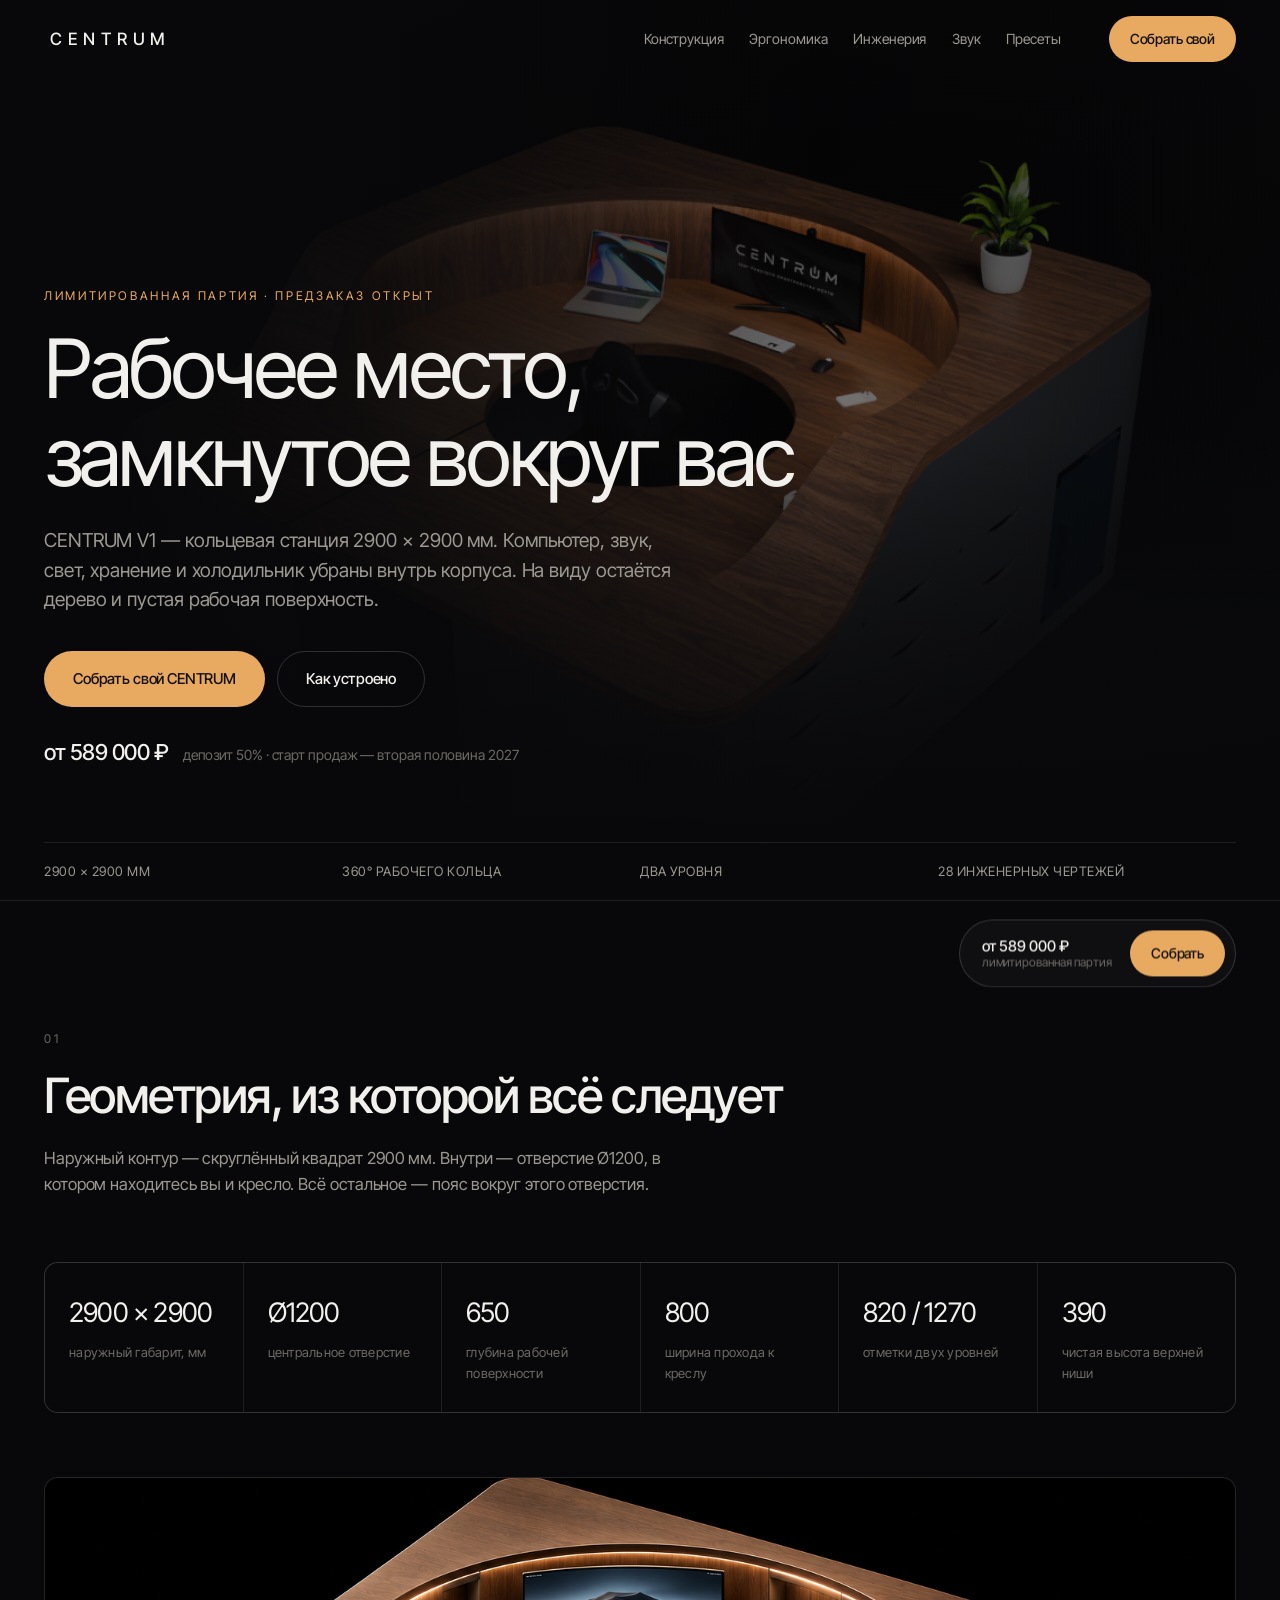
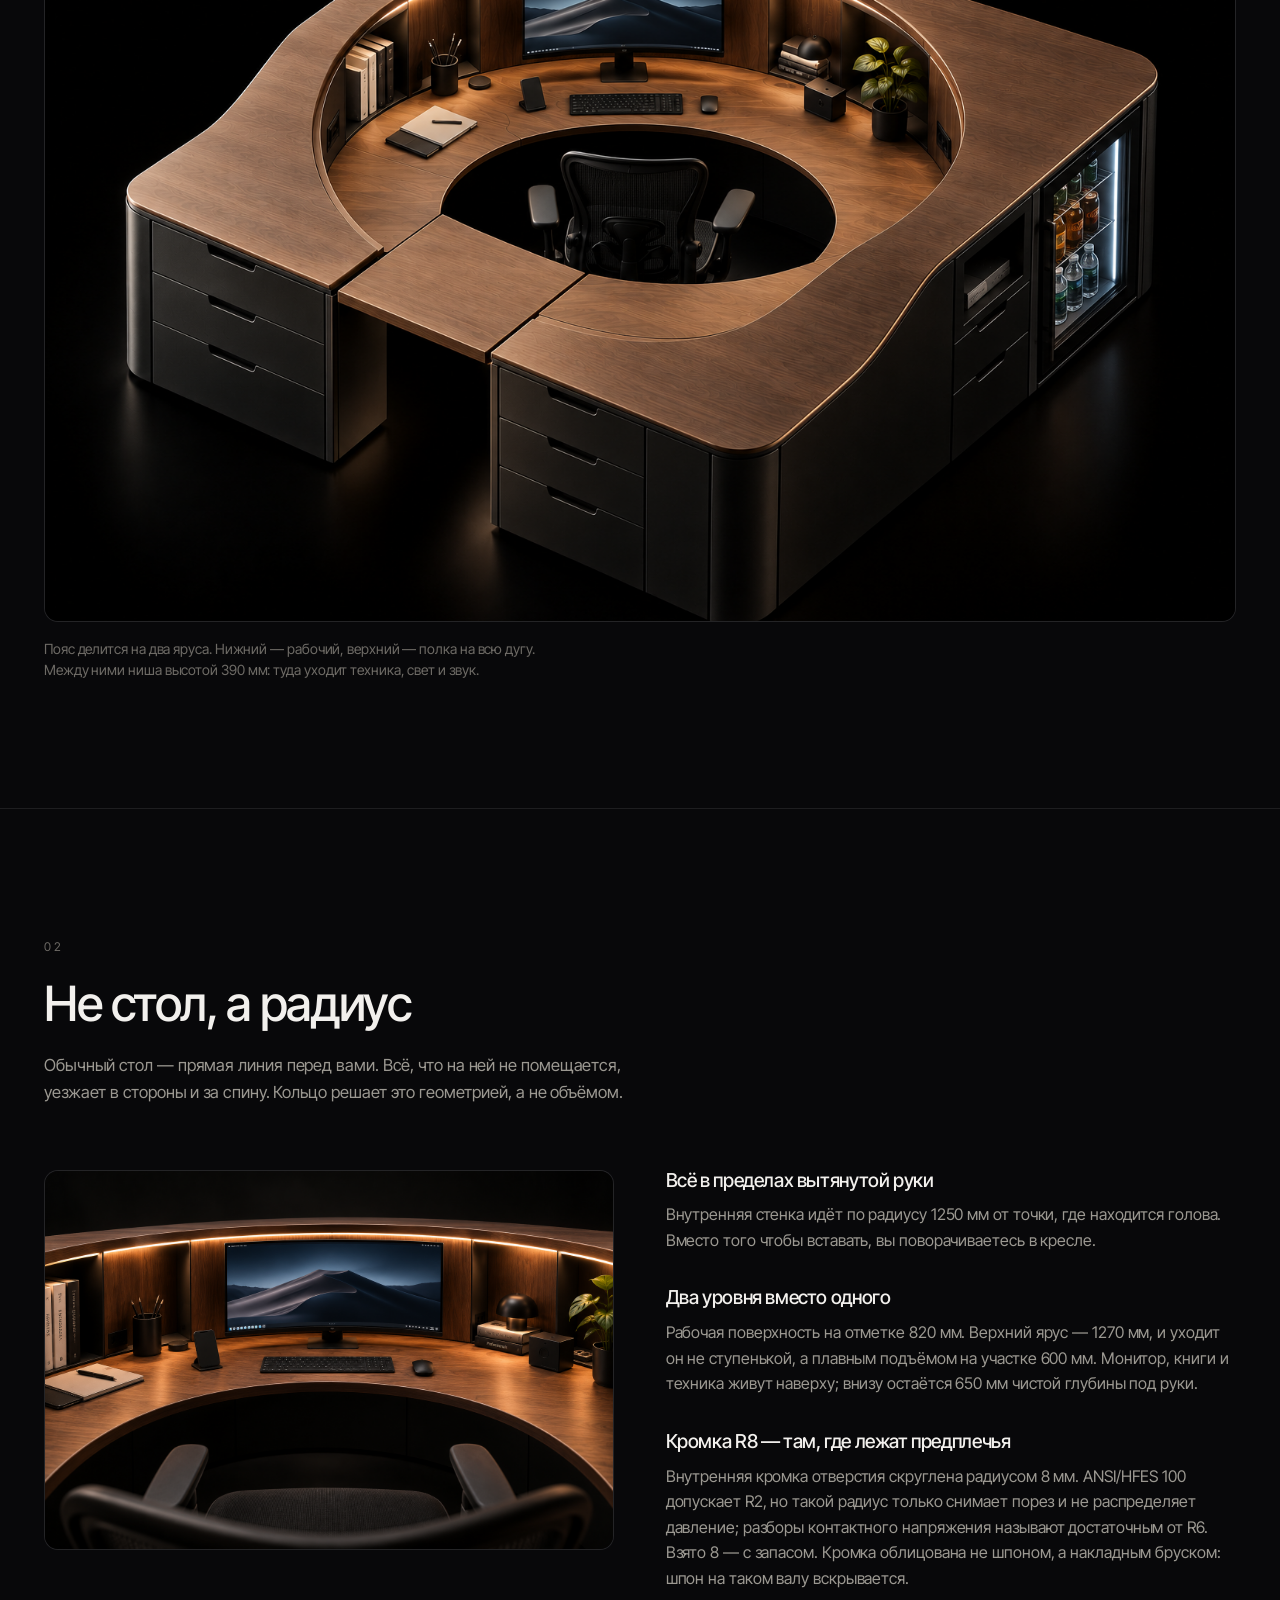
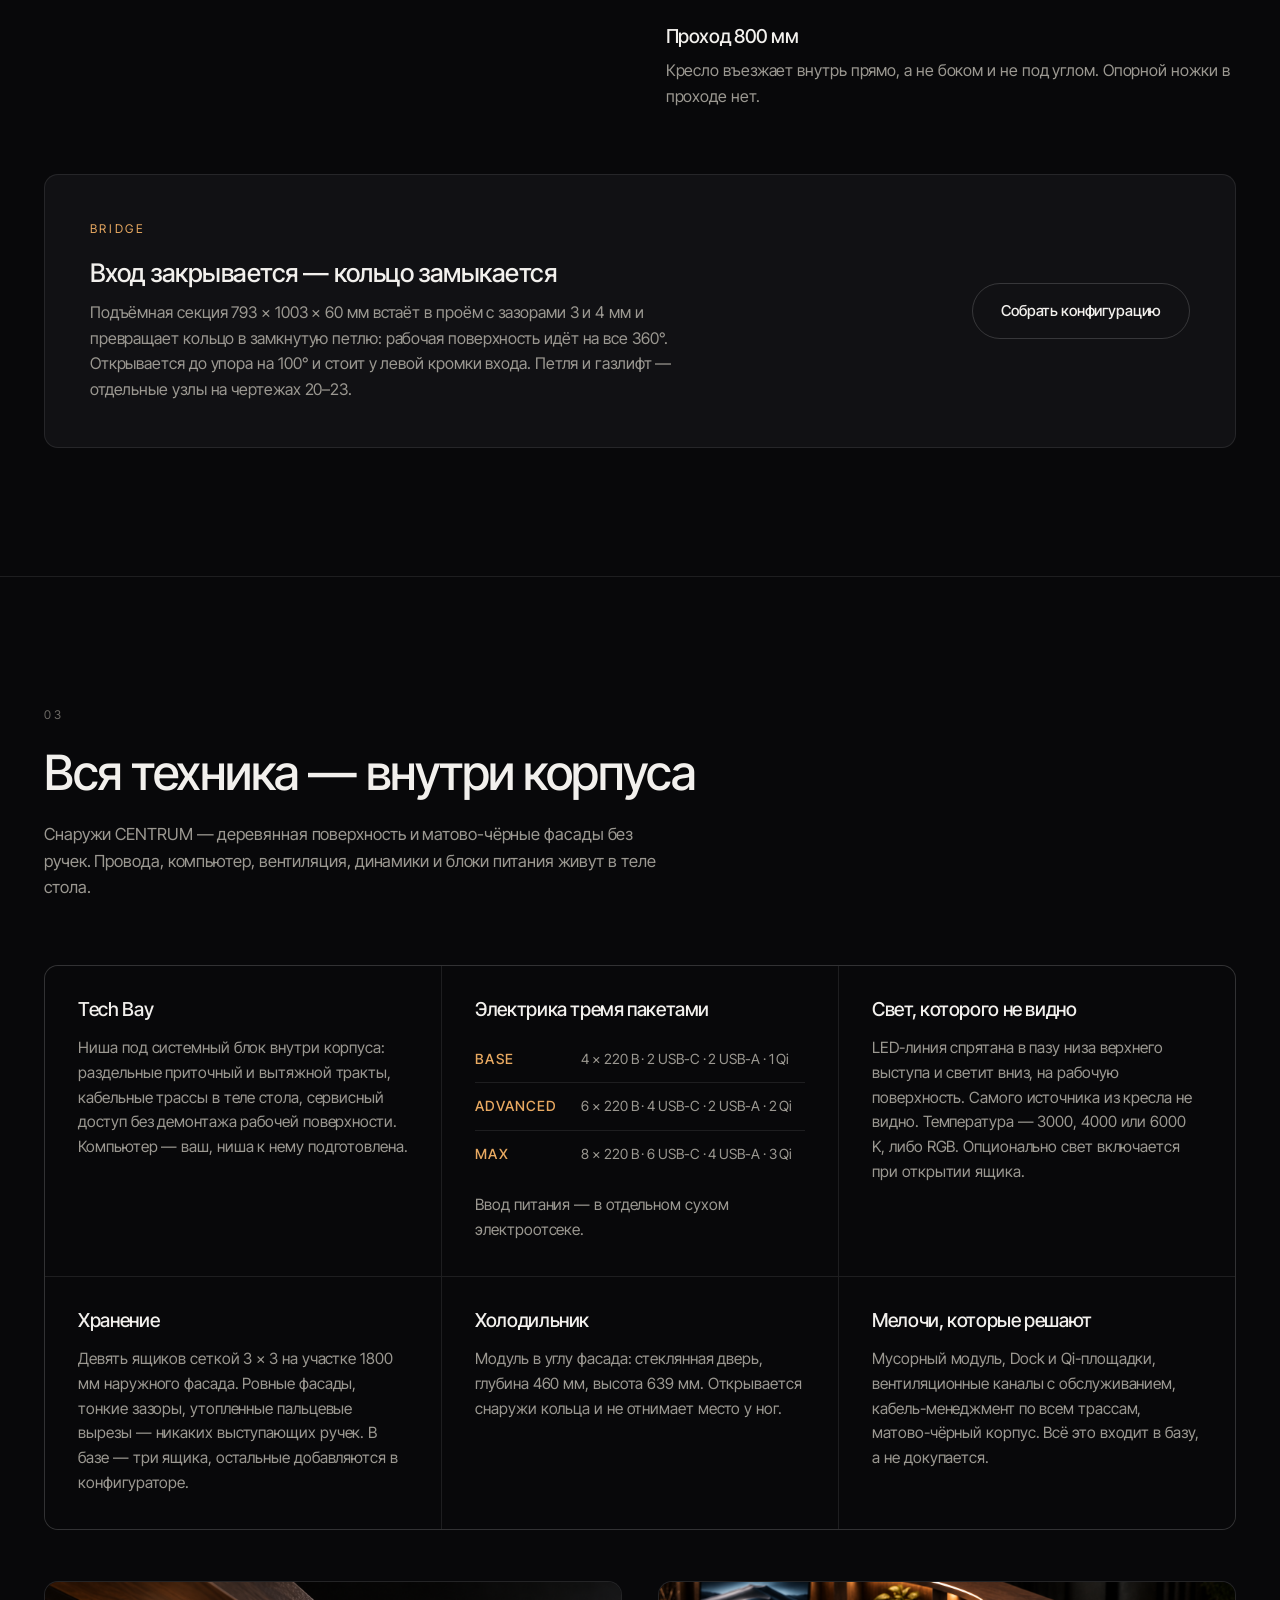
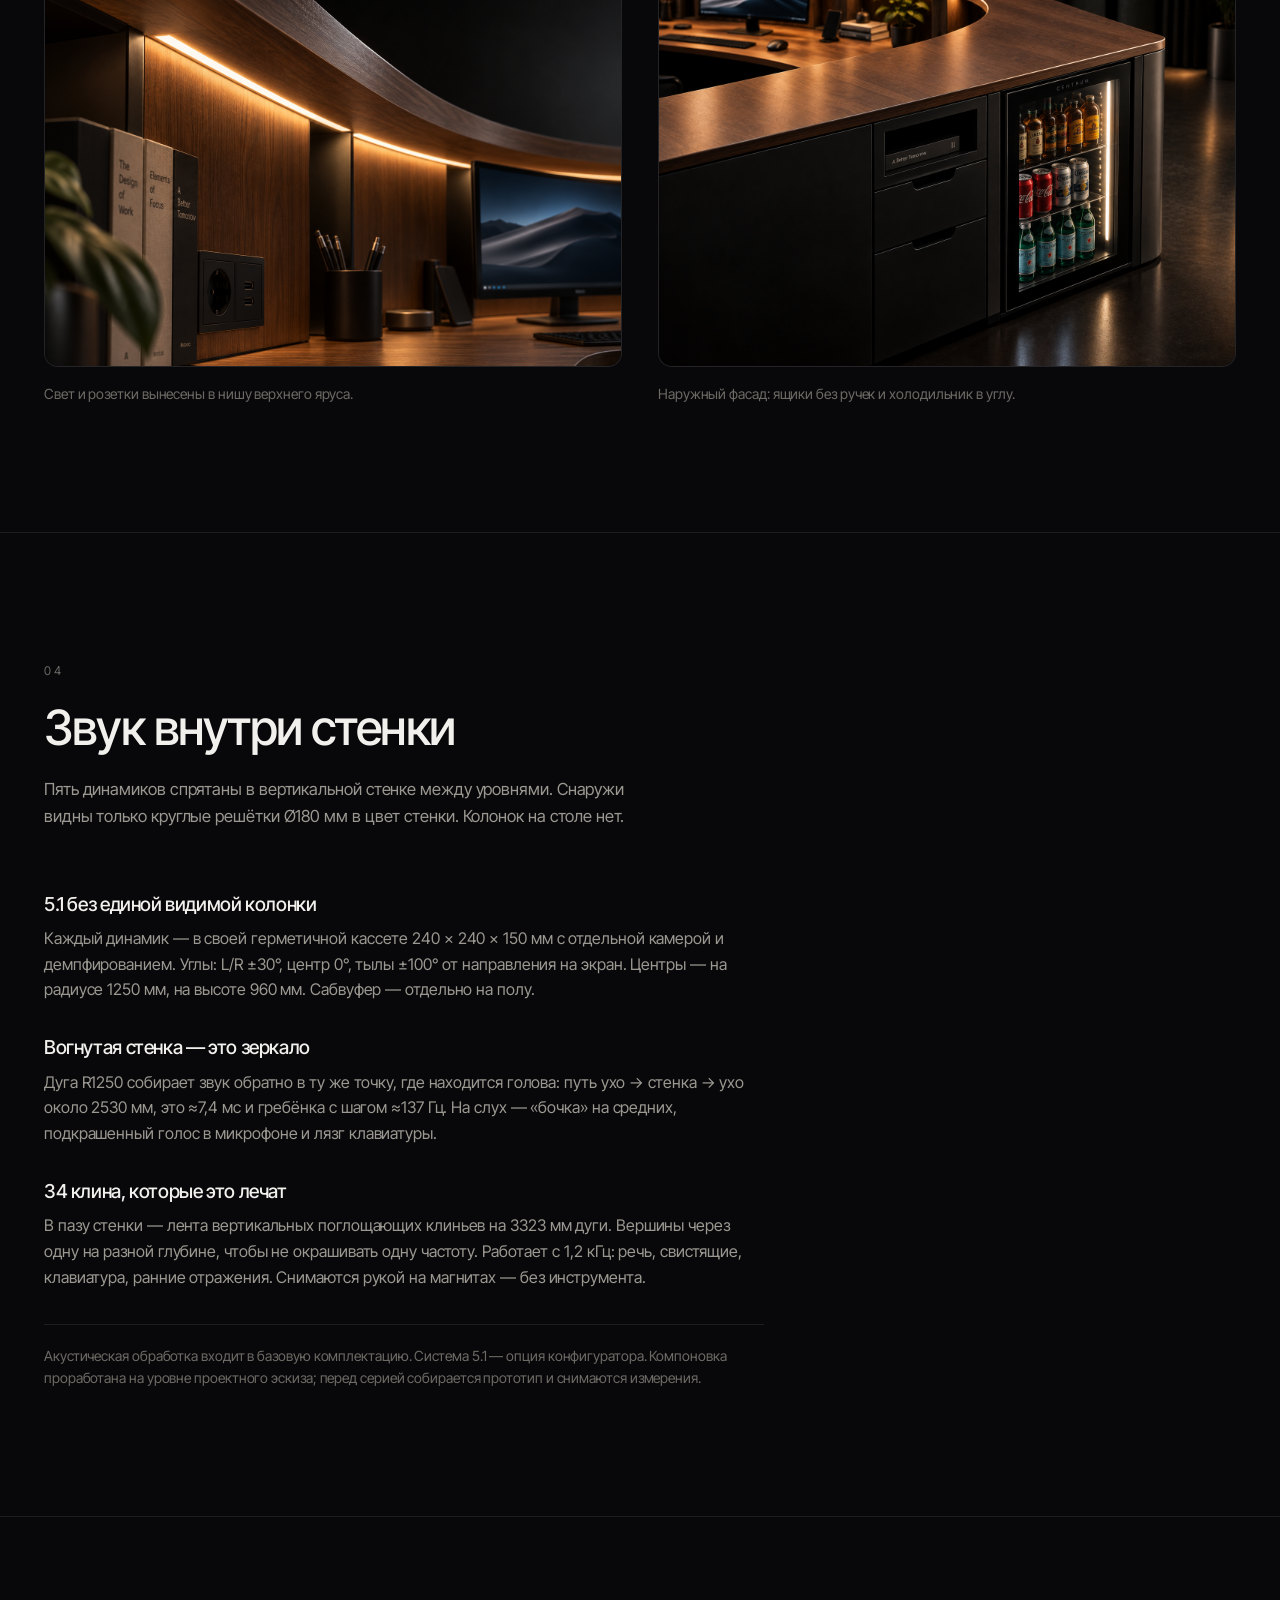
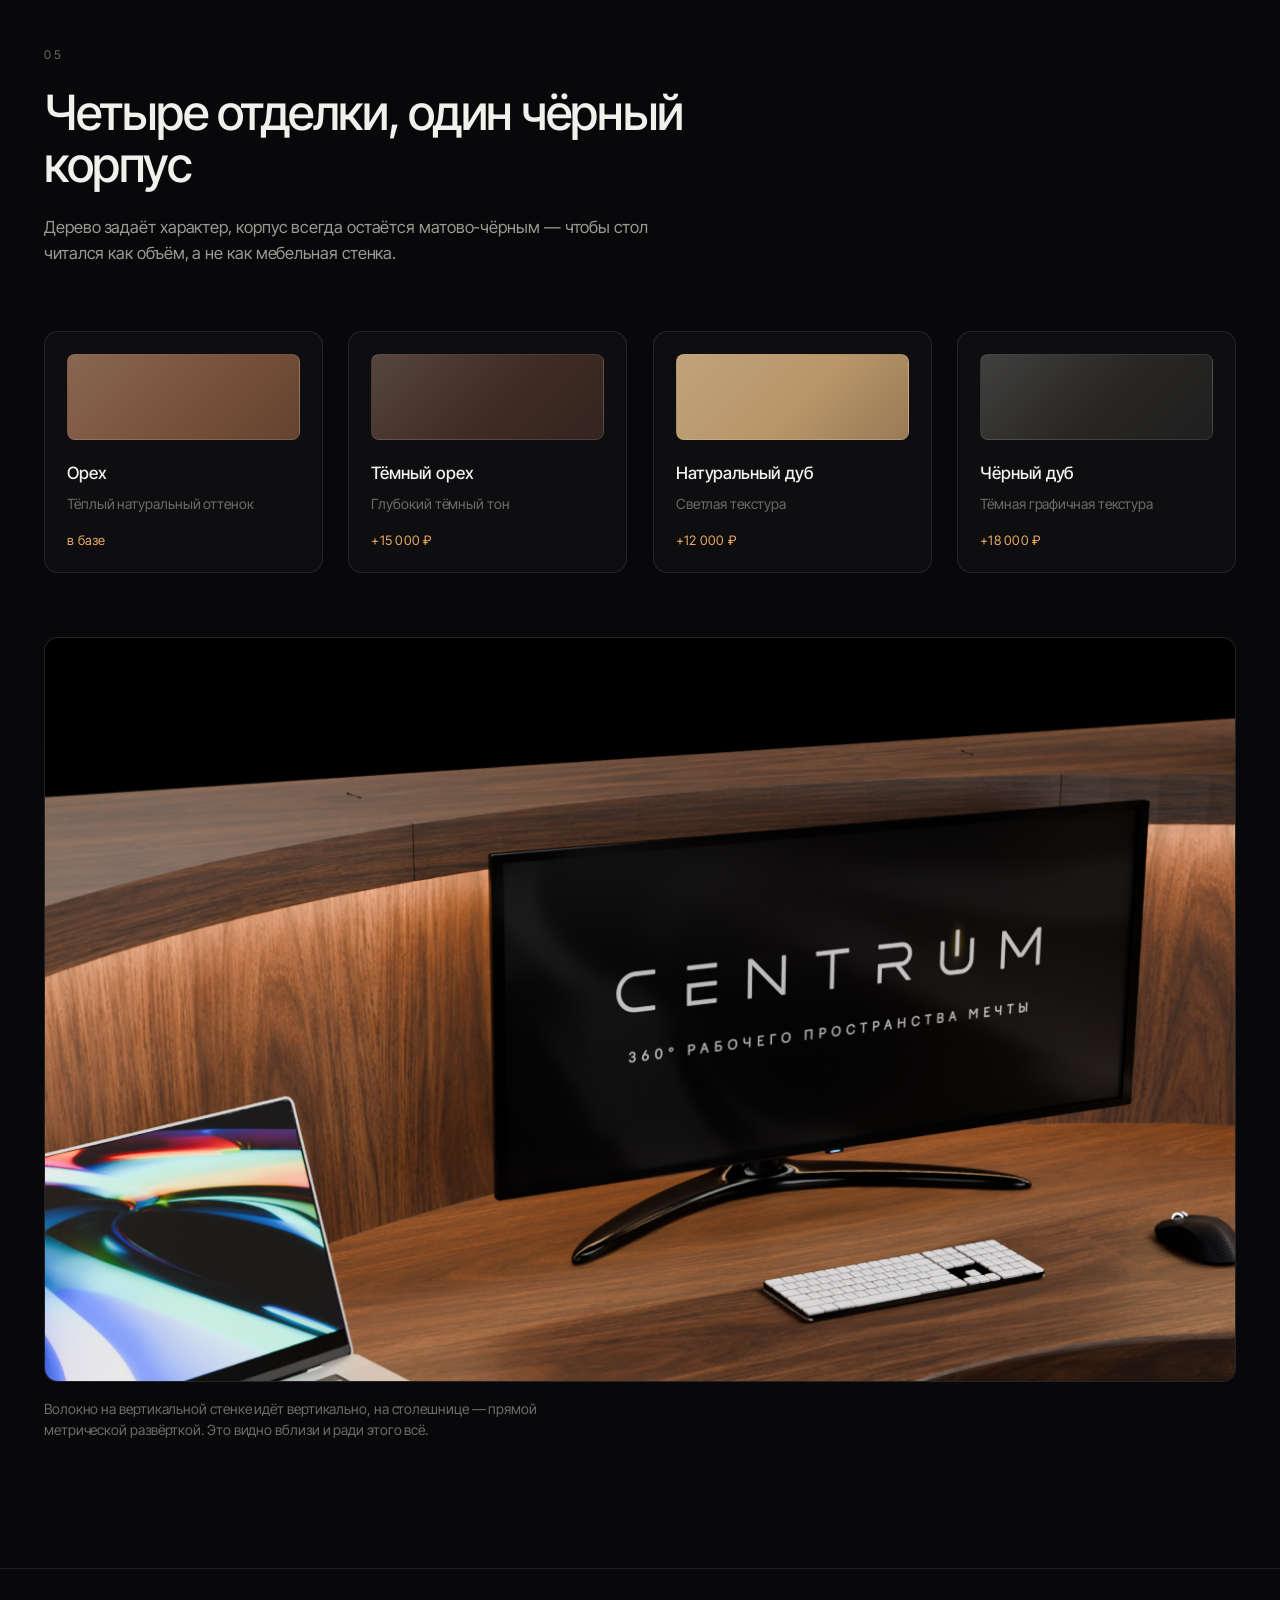
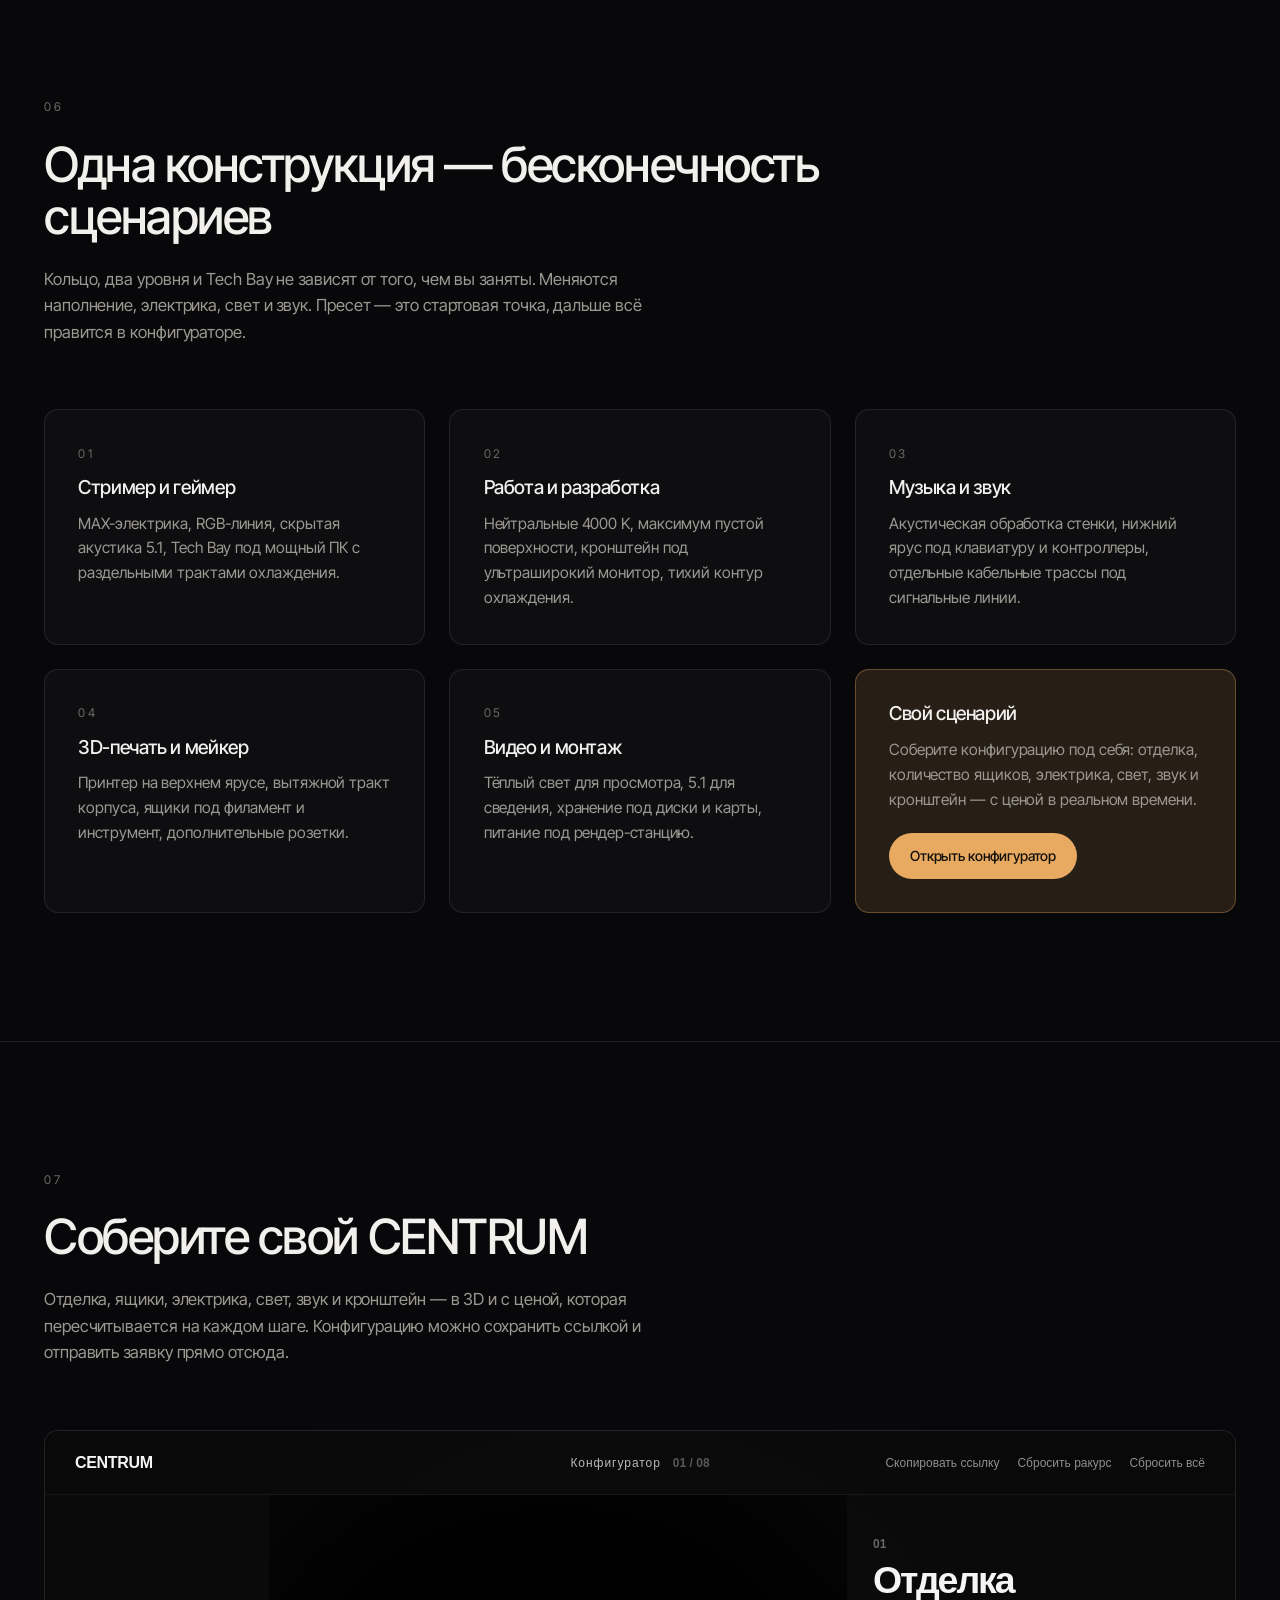
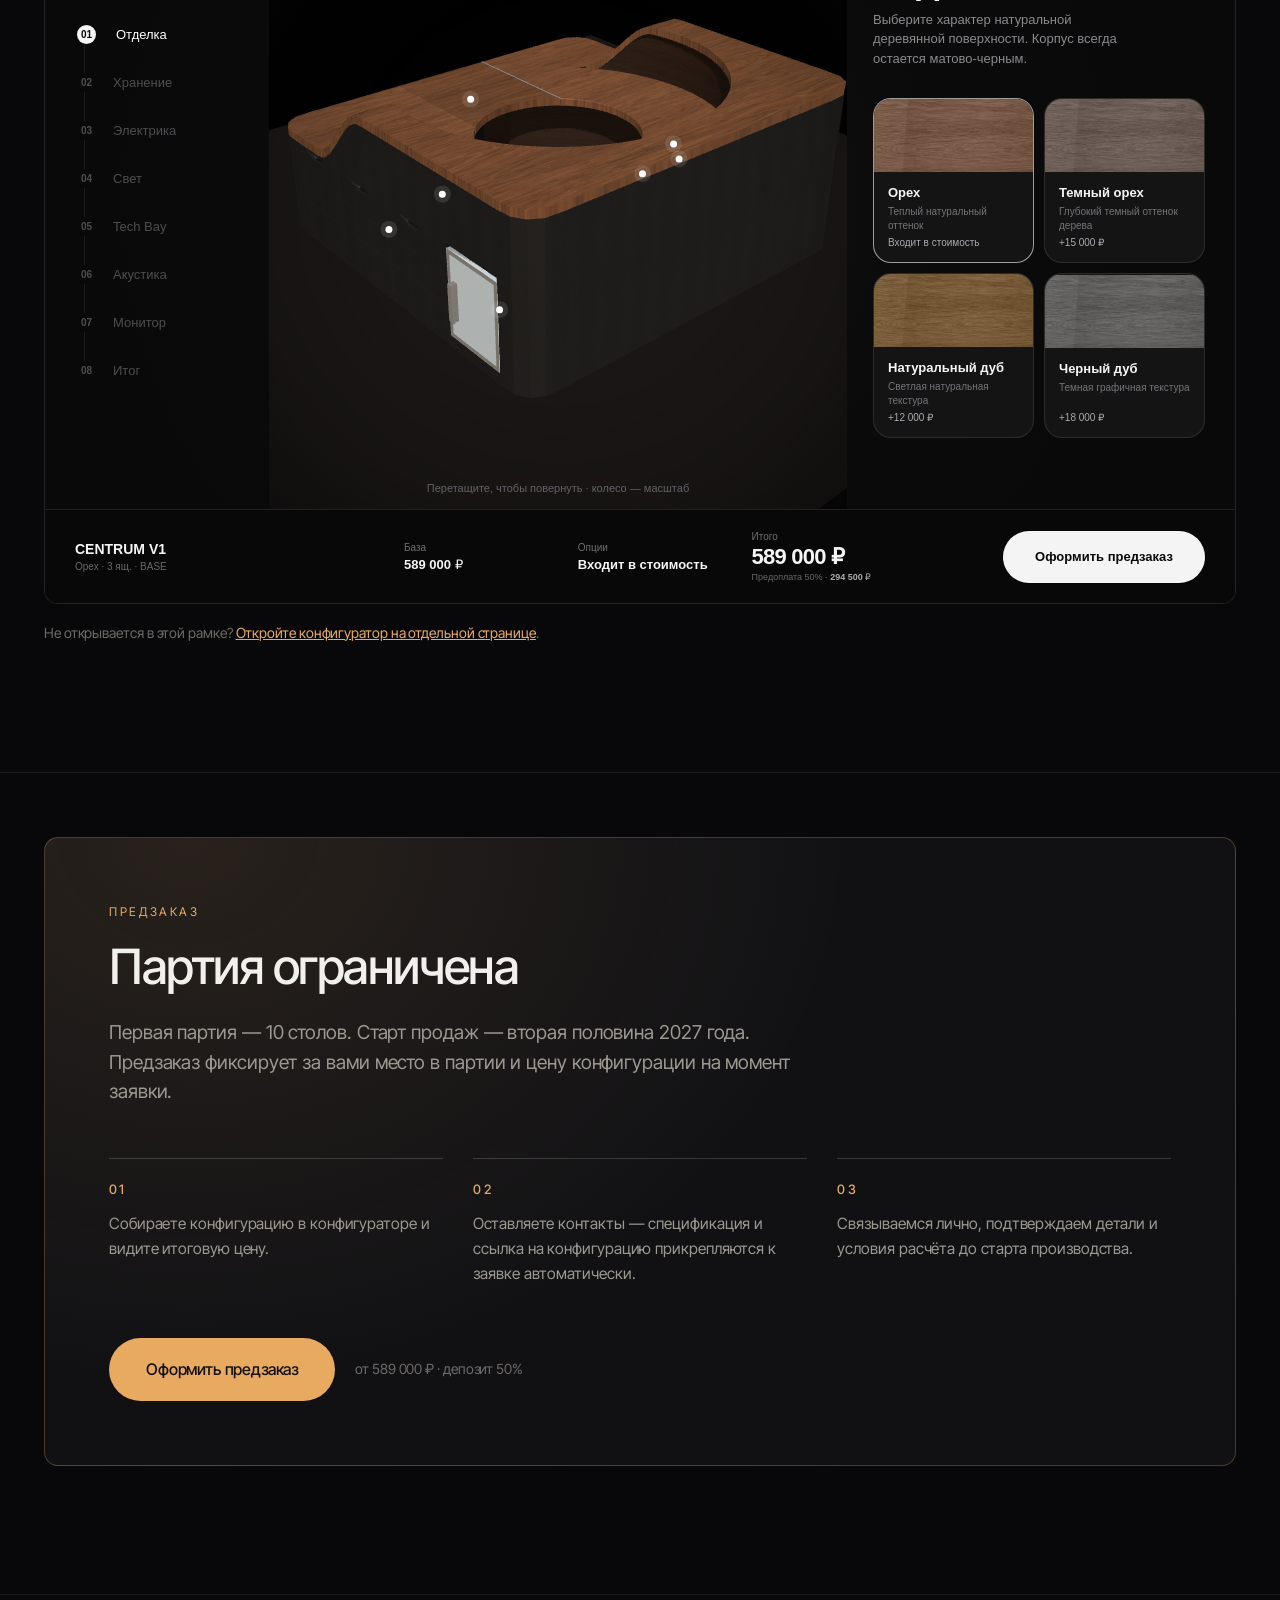
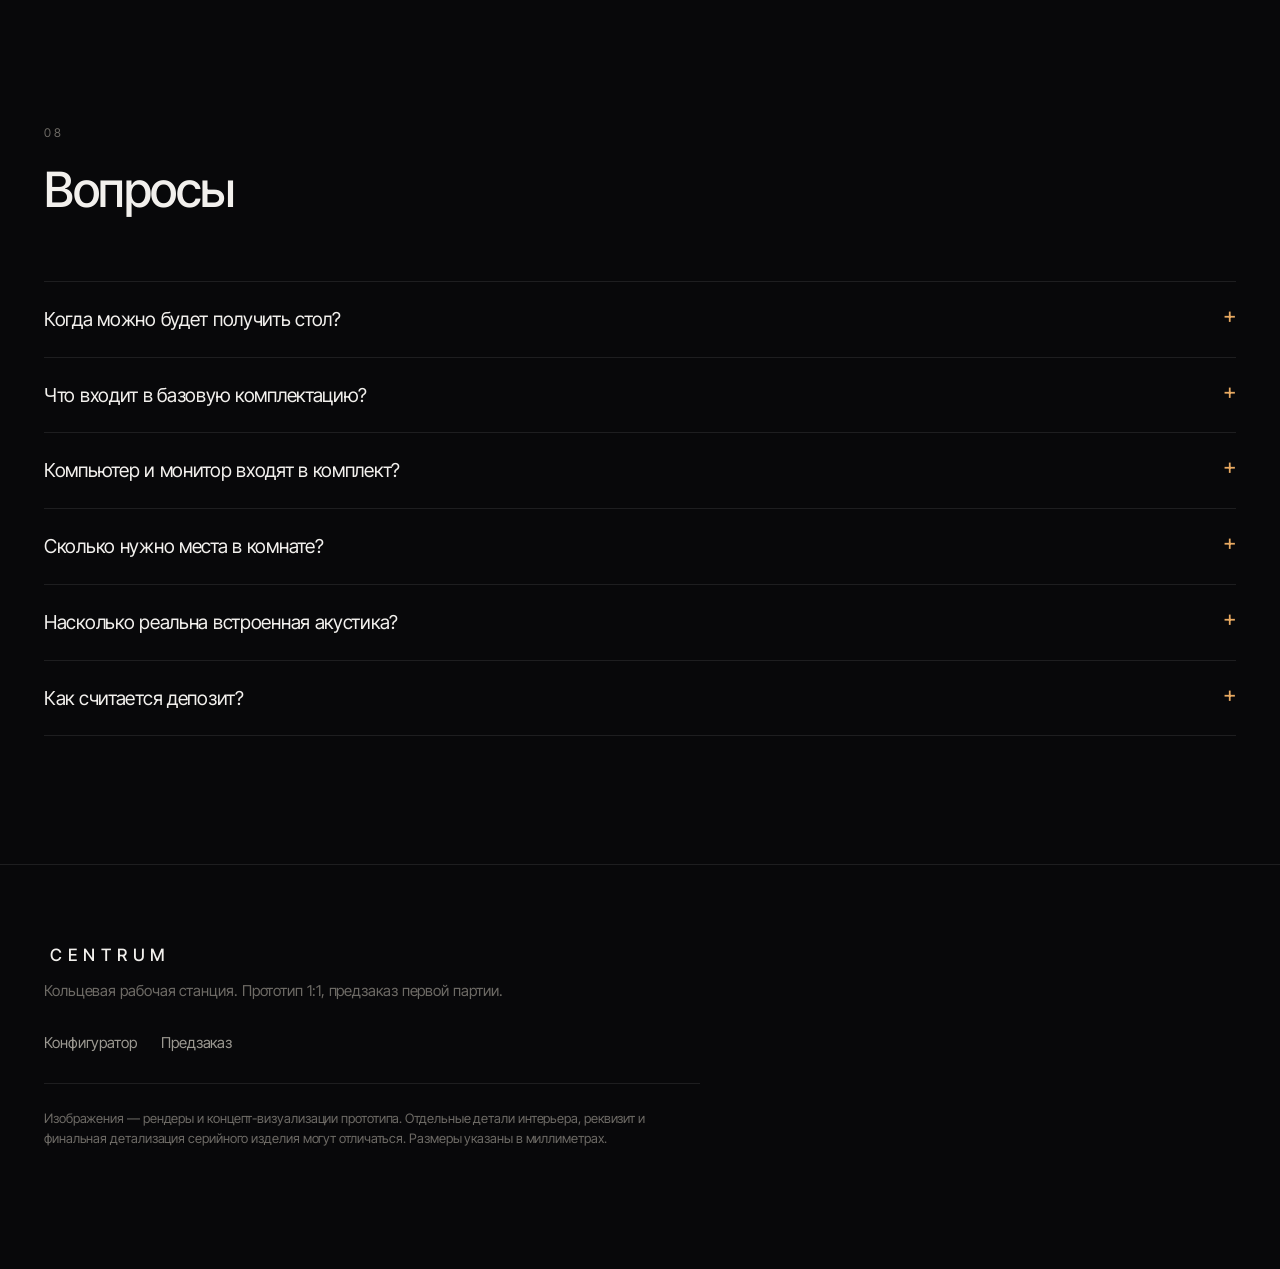
==== index.html @ dce35ae0 "Лендинг предзаказа CENTRUM V1 Тёмная тема, premium-рендеры, разбор конструкции/эргономики/инженерии/" ====
<!doctype html>
<html lang="ru">
  <head>
    <meta charset="utf-8" />
    <meta name="viewport" content="width=device-width,initial-scale=1" />
    <meta name="theme-color" content="#08080a" />
    <title>CENTRUM V1 — кольцевая рабочая станция. Предзаказ</title>
    <meta
      name="description"
      content="CENTRUM V1 — кольцевая рабочая станция 2900 × 2900 мм: два уровня, скрытый компьютер, встроенный звук 5.1, свет, хранение и холодильник внутри корпуса. Лимитированная партия, предзаказ открыт."
    />
    <link rel="icon" href="assets/favicon.svg" type="image/svg+xml" />
    <link rel="preconnect" href="https://fonts.googleapis.com" />
    <link rel="preconnect" href="https://fonts.gstatic.com" crossorigin />
    <link
      href="https://fonts.googleapis.com/css2?family=Inter+Tight:wght@300;400;500;600&display=swap"
      rel="stylesheet"
    />
    <link rel="stylesheet" href="landing.css" />
  </head>
  <body>
    <a class="skip" href="#configurator">Перейти к конфигуратору</a>

    <header class="site-head" id="site-head">
      <a class="logo" href="#top" aria-label="CENTRUM">CENTRUM</a>
      <nav class="site-nav" aria-label="Разделы">
        <a href="#construction">Конструкция</a>
        <a href="#ergonomics">Эргономика</a>
        <a href="#engineering">Инженерия</a>
        <a href="#sound">Звук</a>
        <a href="#presets">Пресеты</a>
      </nav>
      <a class="btn btn-primary btn-sm" href="#configurator">Собрать свой</a>
    </header>

    <main id="top">
      <!-- ================= HERO ================= -->
      <section class="hero">
        <div class="hero-media">
          <img
            src="assets/landing/hero.png"
            alt="CENTRUM V1 — кольцевая рабочая станция, вид три четверти"
            fetchpriority="high"
            width="1200"
            height="800"
          />
        </div>
        <div class="hero-body">
          <p class="eyebrow">Лимитированная партия · предзаказ открыт</p>
          <h1>Рабочее место,<br />замкнутое вокруг вас</h1>
          <p class="lead">
            CENTRUM V1 — кольцевая станция 2900 × 2900 мм. Компьютер, звук, свет,
            хранение и холодильник убраны внутрь корпуса. На виду остаётся дерево
            и пустая рабочая поверхность.
          </p>
          <div class="hero-actions">
            <a class="btn btn-primary" href="#configurator">Собрать свой CENTRUM</a>
            <a class="btn btn-ghost" href="#construction">Как устроено</a>
          </div>
          <p class="hero-price">
            <strong>от 589 000 ₽</strong>
            <span>депозит 50% · старт продаж — вторая половина 2027</span>
          </p>
        </div>
        <ul class="hero-strip">
          <li>2900 × 2900 мм</li>
          <li>360° рабочего кольца</li>
          <li>Два уровня</li>
          <li>28 инженерных чертежей</li>
        </ul>
      </section>

      <!-- ================= КОНСТРУКЦИЯ / ЧИСЛА ================= -->
      <section class="section" id="construction">
        <div class="section-head reveal">
          <span class="section-num">01</span>
          <h2>Геометрия, из которой всё следует</h2>
          <p>
            Наружный контур — скруглённый квадрат 2900 мм. Внутри — отверстие
            Ø1200, в котором находитесь вы и кресло. Всё остальное — пояс вокруг
            этого отверстия.
          </p>
        </div>

        <dl class="specs reveal">
          <div><dt>2900 × 2900</dt><dd>наружный габарит, мм</dd></div>
          <div><dt>Ø1200</dt><dd>центральное отверстие</dd></div>
          <div><dt>650</dt><dd>глубина рабочей поверхности</dd></div>
          <div><dt>800</dt><dd>ширина прохода к креслу</dd></div>
          <div><dt>820 / 1270</dt><dd>отметки двух уровней</dd></div>
          <div><dt>390</dt><dd>чистая высота верхней ниши</dd></div>
        </dl>

        <figure class="figure figure-wide reveal">
          <img
            src="assets/photo/photo-3-4.png"
            alt="CENTRUM сверху: кольцо, два уровня, ящики и холодильник по наружному фасаду"
            loading="lazy"
          />
          <figcaption>
            Пояс делится на два яруса. Нижний — рабочий, верхний — полка на всю
            дугу. Между ними ниша высотой 390 мм: туда уходит техника, свет и звук.
          </figcaption>
        </figure>
      </section>

      <!-- ================= ЭРГОНОМИКА ================= -->
      <section class="section" id="ergonomics">
        <div class="section-head reveal">
          <span class="section-num">02</span>
          <h2>Не стол, а радиус</h2>
          <p>
            Обычный стол — прямая линия перед вами. Всё, что на ней не помещается,
            уезжает в стороны и за спину. Кольцо решает это геометрией, а не
            объёмом.
          </p>
        </div>

        <div class="split reveal">
          <figure class="figure">
            <img
              src="assets/photo/profile.png"
              alt="Вид от кресла: монитор в нише верхнего яруса, рабочая поверхность пустая"
              loading="lazy"
            />
          </figure>
          <div class="split-text">
            <div class="point">
              <h3>Всё в пределах вытянутой руки</h3>
              <p>
                Внутренняя стенка идёт по радиусу 1250 мм от точки, где находится
                голова. Вместо того чтобы вставать, вы поворачиваетесь в кресле.
              </p>
            </div>
            <div class="point">
              <h3>Два уровня вместо одного</h3>
              <p>
                Рабочая поверхность на отметке 820 мм. Верхний ярус — 1270 мм,
                и уходит он не ступенькой, а плавным подъёмом на участке 600 мм.
                Монитор, книги и техника живут наверху; внизу остаётся 650 мм
                чистой глубины под руки.
              </p>
            </div>
            <div class="point">
              <h3>Кромка R8 — там, где лежат предплечья</h3>
              <p>
                Внутренняя кромка отверстия скруглена радиусом 8 мм. ANSI/HFES 100
                допускает R2, но такой радиус только снимает порез и не
                распределяет давление; разборы контактного напряжения называют
                достаточным от R6. Взято 8 — с запасом. Кромка облицована не
                шпоном, а накладным бруском: шпон на таком валу вскрывается.
              </p>
            </div>
            <div class="point">
              <h3>Проход 800 мм</h3>
              <p>
                Кресло въезжает внутрь прямо, а не боком и не под углом. Опорной
                ножки в проходе нет.
              </p>
            </div>
          </div>
        </div>

        <div class="callout reveal">
          <div>
            <p class="eyebrow">Bridge</p>
            <h3>Вход закрывается — кольцо замыкается</h3>
            <p>
              Подъёмная секция 793 × 1003 × 60 мм встаёт в проём с зазорами 3 и
              4 мм и превращает кольцо в замкнутую петлю: рабочая поверхность идёт
              на все 360°. Открывается до упора на 100° и стоит у левой кромки
              входа. Петля и газлифт — отдельные узлы на чертежах 20–23.
            </p>
          </div>
          <a class="btn btn-ghost" href="#configurator">Собрать конфигурацию</a>
        </div>
      </section>

      <!-- ================= ИНЖЕНЕРИЯ ================= -->
      <section class="section" id="engineering">
        <div class="section-head reveal">
          <span class="section-num">03</span>
          <h2>Вся техника — внутри корпуса</h2>
          <p>
            Снаружи CENTRUM — деревянная поверхность и матово-чёрные фасады без
            ручек. Провода, компьютер, вентиляция, динамики и блоки питания живут
            в теле стола.
          </p>
        </div>

        <div class="cards reveal">
          <article class="card">
            <h3>Tech Bay</h3>
            <p>
              Ниша под системный блок внутри корпуса: раздельные приточный и
              вытяжной тракты, кабельные трассы в теле стола, сервисный доступ без
              демонтажа рабочей поверхности. Компьютер — ваш, ниша к нему
              подготовлена.
            </p>
          </article>
          <article class="card">
            <h3>Электрика тремя пакетами</h3>
            <ul class="mini-table">
              <li><b>BASE</b><span>4 × 220 В · 2 USB-C · 2 USB-A · 1 Qi</span></li>
              <li><b>ADVANCED</b><span>6 × 220 В · 4 USB-C · 2 USB-A · 2 Qi</span></li>
              <li><b>MAX</b><span>8 × 220 В · 6 USB-C · 4 USB-A · 3 Qi</span></li>
            </ul>
            <p>Ввод питания — в отдельном сухом электроотсеке.</p>
          </article>
          <article class="card">
            <h3>Свет, которого не видно</h3>
            <p>
              LED-линия спрятана в пазу низа верхнего выступа и светит вниз, на
              рабочую поверхность. Самого источника из кресла не видно.
              Температура — 3000, 4000 или 6000 K, либо RGB. Опционально свет
              включается при открытии ящика.
            </p>
          </article>
          <article class="card">
            <h3>Хранение</h3>
            <p>
              Девять ящиков сеткой 3 × 3 на участке 1800 мм наружного фасада.
              Ровные фасады, тонкие зазоры, утопленные пальцевые вырезы — никаких
              выступающих ручек. В базе — три ящика, остальные добавляются в
              конфигураторе.
            </p>
          </article>
          <article class="card">
            <h3>Холодильник</h3>
            <p>
              Модуль в углу фасада: стеклянная дверь, глубина 460 мм, высота
              639 мм. Открывается снаружи кольца и не отнимает место у ног.
            </p>
          </article>
          <article class="card">
            <h3>Мелочи, которые решают</h3>
            <p>
              Мусорный модуль, Dock и Qi-площадки, вентиляционные каналы с
              обслуживанием, кабель-менеджмент по всем трассам, матово-чёрный
              корпус. Всё это входит в базу, а не докупается.
            </p>
          </article>
        </div>

        <div class="duo reveal">
          <figure class="figure">
            <img
              src="assets/photo/led.png"
              alt="LED-линия в пазу верхнего выступа, розетка и USB в нише"
              loading="lazy"
            />
            <figcaption>Свет и розетки вынесены в нишу верхнего яруса.</figcaption>
          </figure>
          <figure class="figure">
            <img
              src="assets/photo/mini-fridge.png"
              alt="Холодильник со стеклянной дверью и ящики без ручек на наружном фасаде"
              loading="lazy"
            />
            <figcaption>Наружный фасад: ящики без ручек и холодильник в углу.</figcaption>
          </figure>
        </div>
      </section>

      <!-- ================= ЗВУК ================= -->
      <section class="section section-sound" id="sound">
        <div class="section-head reveal">
          <span class="section-num">04</span>
          <h2>Звук внутри стенки</h2>
          <p>
            Пять динамиков спрятаны в вертикальной стенке между уровнями. Снаружи
            видны только круглые решётки Ø180 мм в цвет стенки. Колонок на столе
            нет.
          </p>
        </div>

        <div class="split-text sound-text reveal">
            <div class="point">
              <h3>5.1 без единой видимой колонки</h3>
              <p>
                Каждый динамик — в своей герметичной кассете 240 × 240 × 150 мм с
                отдельной камерой и демпфированием. Углы: L/R ±30°, центр 0°,
                тылы ±100° от направления на экран. Центры — на радиусе 1250 мм,
                на высоте 960 мм. Сабвуфер — отдельно на полу.
              </p>
            </div>
            <div class="point">
              <h3>Вогнутая стенка — это зеркало</h3>
              <p>
                Дуга R1250 собирает звук обратно в ту же точку, где находится
                голова: путь ухо → стенка → ухо около 2530 мм, это ≈7,4 мс и
                гребёнка с шагом ≈137 Гц. На слух — «бочка» на средних, подкрашенный
                голос в микрофоне и лязг клавиатуры.
              </p>
            </div>
            <div class="point">
              <h3>34 клина, которые это лечат</h3>
              <p>
                В пазу стенки — лента вертикальных поглощающих клиньев на 3323 мм
                дуги. Вершины через одну на разной глубине, чтобы не окрашивать
                одну частоту. Работает с 1,2 кГц: речь, свистящие, клавиатура,
                ранние отражения. Снимаются рукой на магнитах — без инструмента.
              </p>
            </div>
            <p class="note">
              Акустическая обработка входит в базовую комплектацию. Система 5.1 —
              опция конфигуратора. Компоновка проработана на уровне проектного
              эскиза; перед серией собирается прототип и снимаются измерения.
            </p>
        </div>
      </section>

      <!-- ================= ОТДЕЛКИ ================= -->
      <section class="section" id="finishes">
        <div class="section-head reveal">
          <span class="section-num">05</span>
          <h2>Четыре отделки, один чёрный корпус</h2>
          <p>
            Дерево задаёт характер, корпус всегда остаётся матово-чёрным — чтобы
            стол читался как объём, а не как мебельная стенка.
          </p>
        </div>
        <div class="finishes reveal">
          <div class="finish">
            <span class="swatch" style="--c: #79513a"></span>
            <b>Орех</b><span>Тёплый натуральный оттенок</span><em>в базе</em>
          </div>
          <div class="finish">
            <span class="swatch" style="--c: #3f2c24"></span>
            <b>Тёмный орех</b><span>Глубокий тёмный тон</span><em>+15 000 ₽</em>
          </div>
          <div class="finish">
            <span class="swatch" style="--c: #b99568"></span>
            <b>Натуральный дуб</b><span>Светлая текстура</span><em>+12 000 ₽</em>
          </div>
          <div class="finish">
            <span class="swatch" style="--c: #272625"></span>
            <b>Чёрный дуб</b><span>Тёмная графичная текстура</span><em>+18 000 ₽</em>
          </div>
        </div>
        <figure class="figure figure-wide reveal">
          <img
            src="assets/landing/detail.png"
            alt="Крупный план: шпон рабочей поверхности и вертикальной стенки"
            loading="lazy"
          />
          <figcaption>
            Волокно на вертикальной стенке идёт вертикально, на столешнице —
            прямой метрической развёрткой. Это видно вблизи и ради этого всё.
          </figcaption>
        </figure>
      </section>

      <!-- ================= ПРЕСЕТЫ ================= -->
      <section class="section" id="presets">
        <div class="section-head reveal">
          <span class="section-num">06</span>
          <h2>Одна конструкция — бесконечность сценариев</h2>
          <p>
            Кольцо, два уровня и Tech Bay не зависят от того, чем вы заняты.
            Меняются наполнение, электрика, свет и звук. Пресет — это стартовая
            точка, дальше всё правится в конфигураторе.
          </p>
        </div>
        <div class="presets reveal">
          <article class="preset">
            <span class="preset-num">01</span>
            <h3>Стример и геймер</h3>
            <p>
              MAX-электрика, RGB-линия, скрытая акустика 5.1, Tech Bay под
              мощный ПК с раздельными трактами охлаждения.
            </p>
          </article>
          <article class="preset">
            <span class="preset-num">02</span>
            <h3>Работа и разработка</h3>
            <p>
              Нейтральные 4000 K, максимум пустой поверхности, кронштейн под
              ультраширокий монитор, тихий контур охлаждения.
            </p>
          </article>
          <article class="preset">
            <span class="preset-num">03</span>
            <h3>Музыка и звук</h3>
            <p>
              Акустическая обработка стенки, нижний ярус под клавиатуру и
              контроллеры, отдельные кабельные трассы под сигнальные линии.
            </p>
          </article>
          <article class="preset">
            <span class="preset-num">04</span>
            <h3>3D-печать и мейкер</h3>
            <p>
              Принтер на верхнем ярусе, вытяжной тракт корпуса, ящики под
              филамент и инструмент, дополнительные розетки.
            </p>
          </article>
          <article class="preset">
            <span class="preset-num">05</span>
            <h3>Видео и монтаж</h3>
            <p>
              Тёплый свет для просмотра, 5.1 для сведения, хранение под диски и
              карты, питание под рендер-станцию.
            </p>
          </article>
          <article class="preset preset-cta">
            <h3>Свой сценарий</h3>
            <p>
              Соберите конфигурацию под себя: отделка, количество ящиков,
              электрика, свет, звук и кронштейн — с ценой в реальном времени.
            </p>
            <a class="btn btn-primary btn-sm" href="#configurator">Открыть конфигуратор</a>
          </article>
        </div>
      </section>

      <!-- ================= КОНФИГУРАТОР ================= -->
      <section class="section section-configurator" id="configurator">
        <div class="section-head reveal">
          <span class="section-num">07</span>
          <h2>Соберите свой CENTRUM</h2>
          <p>
            Отделка, ящики, электрика, свет, звук и кронштейн — в 3D и с ценой,
            которая пересчитывается на каждом шаге. Конфигурацию можно сохранить
            ссылкой и отправить заявку прямо отсюда.
          </p>
        </div>
        <div class="configurator-frame reveal">
          <div class="frame-loader" data-frame-loader>
            <strong>CENTRUM</strong><span>Загрузка конфигуратора…</span>
          </div>
          <iframe
            data-src="configurator.html"
            title="Конфигуратор CENTRUM V1"
            loading="lazy"
            allowfullscreen
          ></iframe>
        </div>
        <p class="frame-hint">
          Не открывается в этой рамке?
          <a href="configurator.html">Откройте конфигуратор на отдельной странице</a>.
        </p>
      </section>

      <!-- ================= ПРЕДЗАКАЗ ================= -->
      <section class="section section-preorder" id="preorder">
        <div class="preorder-card reveal">
          <p class="eyebrow">Предзаказ</p>
          <h2>Партия ограничена</h2>
          <p class="lead">
            Первая партия — 10 столов. Старт продаж — вторая половина 2027 года.
            Предзаказ фиксирует за вами место в партии и цену конфигурации на
            момент заявки.
          </p>
          <ol class="steps">
            <li>
              <b>01</b>
              <span>Собираете конфигурацию в конфигураторе и видите итоговую цену.</span>
            </li>
            <li>
              <b>02</b>
              <span>Оставляете контакты — спецификация и ссылка на конфигурацию прикрепляются к заявке автоматически.</span>
            </li>
            <li>
              <b>03</b>
              <span>Связываемся лично, подтверждаем детали и условия расчёта до старта производства.</span>
            </li>
          </ol>
          <div class="preorder-actions">
            <a class="btn btn-primary btn-lg" href="#configurator">Оформить предзаказ</a>
            <span class="preorder-price">от 589 000 ₽ · депозит 50%</span>
          </div>
        </div>
      </section>

      <!-- ================= FAQ ================= -->
      <section class="section" id="faq">
        <div class="section-head reveal">
          <span class="section-num">08</span>
          <h2>Вопросы</h2>
        </div>
        <div class="faq reveal">
          <details>
            <summary>Когда можно будет получить стол?</summary>
            <p>
              Старт продаж запланирован на вторую половину 2027 года. Партия
              ограничена, места распределяются по очереди предзаказов.
            </p>
          </details>
          <details>
            <summary>Что входит в базовую комплектацию?</summary>
            <p>
              Конструкция 2900 × 2900 мм, Bridge, холодильник, Tech Bay, мусорный
              модуль, базовая система хранения, кабель-менеджмент, вентиляция,
              Dock, Qi, LED-подсветка, акустическая обработка и матово-чёрный
              корпус.
            </p>
          </details>
          <details>
            <summary>Компьютер и монитор входят в комплект?</summary>
            <p>
              Нет. Tech Bay — подготовленная ниша под ваш компьютер: вентиляция,
              трассы и сервисный доступ уже сделаны. Монитор покупается отдельно,
              скрытый кронштейн с кабельным маршрутом — опция конфигуратора.
            </p>
          </details>
          <details>
            <summary>Сколько нужно места в комнате?</summary>
            <p>
              Пятно изделия — 2900 × 2900 мм. К нему нужен подход со стороны
              входной секции, чтобы кресло въезжало в проход 800 мм.
            </p>
          </details>
          <details>
            <summary>Насколько реальна встроенная акустика?</summary>
            <p>
              Компоновка пяти каналов, объёмы кассет, углы и поглощающие клинья
              проработаны и прорисованы на листах 24–28. Это проектный эскиз:
              перед серией собирается прототип одного канала, снимается импульс и
              АЧХ, и только после этого паз режется на всю дугу.
            </p>
          </details>
          <details>
            <summary>Как считается депозит?</summary>
            <p>
              50% от итоговой суммы собранной конфигурации. Условия окончательного
              расчёта обсуждаются лично до старта производства.
            </p>
          </details>
        </div>
      </section>
    </main>

    <footer class="site-foot">
      <div class="foot-main">
        <span class="logo">CENTRUM</span>
        <p>Кольцевая рабочая станция. Прототип 1:1, предзаказ первой партии.</p>
      </div>
      <nav class="foot-nav" aria-label="Ссылки">
        <a href="#configurator">Конфигуратор</a>
        <a href="#preorder">Предзаказ</a>
      </nav>
      <p class="disclaimer">
        Изображения — рендеры и концепт-визуализации прототипа. Отдельные детали
        интерьера, реквизит и финальная детализация серийного изделия могут
        отличаться. Размеры указаны в миллиметрах.
      </p>
    </footer>

    <div class="sticky-cta" id="sticky-cta">
      <span><b>от 589 000 ₽</b><small>лимитированная партия</small></span>
      <a class="btn btn-primary btn-sm" href="#configurator">Собрать</a>
    </div>

    <script type="module" src="js/landing.js"></script>
  </body>
</html>
---- landing.css ----
/* CENTRUM — лендинг предзаказа. Тёмная тема, гротеск, один акцент — тёплый LED. */

:root {
  --bg: #08080a;
  --bg-soft: #0e0e11;
  --bg-card: #111114;
  --line: rgba(255, 255, 255, 0.09);
  --line-strong: rgba(255, 255, 255, 0.16);
  --text: #f2f0ed;
  --muted: #9b9891;
  --dim: #6d6a65;
  --accent: #e8a961;
  --accent-soft: rgba(232, 169, 97, 0.14);
  --wood: #79513a;

  --gap: clamp(20px, 4vw, 48px);
  --section-y: clamp(72px, 10vw, 152px);
  --maxw: 1280px;
  --radius: 14px;
}

* { box-sizing: border-box; }

html {
  scroll-behavior: smooth;
  scroll-padding-top: 76px;
  -webkit-text-size-adjust: 100%;
}

body {
  margin: 0;
  background: var(--bg);
  color: var(--text);
  font-family: 'Inter Tight', 'Inter', -apple-system, BlinkMacSystemFont,
    'Helvetica Neue', Arial, sans-serif;
  font-weight: 400;
  font-size: 17px;
  line-height: 1.6;
  letter-spacing: -0.005em;
  -webkit-font-smoothing: antialiased;
  overflow-x: hidden;
}

img { max-width: 100%; display: block; }
a { color: inherit; }

h1, h2, h3 {
  margin: 0;
  font-weight: 500;
  letter-spacing: -0.03em;
  line-height: 1.08;
}

h1 { font-size: clamp(38px, 6.4vw, 86px); font-weight: 400; }
h2 { font-size: clamp(28px, 3.8vw, 52px); }
h3 { font-size: clamp(18px, 1.5vw, 22px); letter-spacing: -0.02em; }

p { margin: 0; }

.skip {
  position: absolute;
  left: -9999px;
  top: 0;
  z-index: 100;
  background: var(--accent);
  color: #12100c;
  padding: 10px 16px;
}
.skip:focus { left: 12px; top: 12px; }

/* ===================== КНОПКИ ===================== */

.btn {
  display: inline-flex;
  align-items: center;
  justify-content: center;
  gap: 8px;
  padding: 15px 28px;
  border-radius: 999px;
  border: 1px solid transparent;
  font-size: 15px;
  font-weight: 500;
  letter-spacing: -0.01em;
  text-decoration: none;
  white-space: nowrap;
  cursor: pointer;
  transition: background 0.25s ease, border-color 0.25s ease, color 0.25s ease,
    transform 0.25s ease;
}
.btn:hover { transform: translateY(-1px); }

.btn-primary {
  background: var(--accent);
  color: #14110c;
}
.btn-primary:hover { background: #f2bd7e; }

.btn-ghost {
  border-color: var(--line-strong);
  color: var(--text);
  background: transparent;
}
.btn-ghost:hover { border-color: var(--text); background: rgba(255, 255, 255, 0.04); }

.btn-sm { padding: 11px 20px; font-size: 14px; }
.btn-lg { padding: 18px 36px; font-size: 16px; }

/* ===================== ШАПКА ===================== */

.site-head {
  position: fixed;
  inset: 0 0 auto 0;
  z-index: 50;
  display: flex;
  align-items: center;
  gap: var(--gap);
  padding: 16px clamp(16px, 4vw, 44px);
  background: rgba(8, 8, 10, 0);
  border-bottom: 1px solid transparent;
  transition: background 0.35s ease, border-color 0.35s ease, padding 0.35s ease;
}
.site-head.is-stuck {
  background: rgba(8, 8, 10, 0.86);
  backdrop-filter: blur(16px);
  border-bottom-color: var(--line);
  padding-top: 11px;
  padding-bottom: 11px;
}

.logo {
  font-size: 17px;
  font-weight: 500;
  letter-spacing: 0.34em;
  text-decoration: none;
  text-indent: 0.34em;
}

.site-nav {
  display: flex;
  gap: clamp(14px, 2vw, 30px);
  margin-left: auto;
  font-size: 14px;
  color: var(--muted);
}
.site-nav a { text-decoration: none; transition: color 0.2s ease; }
.site-nav a:hover { color: var(--text); }

.site-head .btn { flex: none; }

/* ===================== HERO ===================== */

.hero {
  position: relative;
  min-height: 100svh;
  display: flex;
  flex-direction: column;
  justify-content: flex-end;
  padding: 120px clamp(16px, 4vw, 44px) 0;
  overflow: hidden;
}

.hero-media {
  position: absolute;
  inset: 0;
  z-index: 0;
}
.hero-media img {
  width: 100%;
  height: 100%;
  object-fit: cover;
  object-position: 50% 42%;
  opacity: 0.92;
}
.hero-media::after {
  content: '';
  position: absolute;
  inset: 0;
  background:
    linear-gradient(to right, #08080a 4%, rgba(8, 8, 10, 0.82) 30%, rgba(8, 8, 10, 0.12) 64%, rgba(8, 8, 10, 0.5) 100%),
    radial-gradient(120% 80% at 70% 28%, rgba(8, 8, 10, 0) 0%, rgba(8, 8, 10, 0.5) 64%, #08080a 100%),
    linear-gradient(to top, #08080a 6%, rgba(8, 8, 10, 0.25) 52%, rgba(8, 8, 10, 0.55) 100%);
}

.hero-body {
  position: relative;
  z-index: 1;
  width: min(100%, var(--maxw));
  margin: 0 auto;
  padding-bottom: clamp(40px, 6vw, 72px);
  max-width: min(760px, 100%);
  margin-left: max(0px, calc((100% - var(--maxw)) / 2));
}

.eyebrow {
  font-size: 12px;
  letter-spacing: 0.22em;
  text-transform: uppercase;
  color: var(--accent);
  margin-bottom: 20px;
}

.lead {
  margin-top: 24px;
  font-size: clamp(17px, 1.5vw, 20px);
  color: var(--muted);
  max-width: 58ch;
  line-height: 1.55;
}

.hero-actions {
  display: flex;
  flex-wrap: wrap;
  gap: 12px;
  margin-top: 36px;
}

.hero-price {
  display: flex;
  flex-wrap: wrap;
  align-items: baseline;
  gap: 14px;
  margin-top: 28px;
  color: var(--dim);
  font-size: 14px;
}
.hero-price strong {
  font-size: 22px;
  font-weight: 500;
  color: var(--text);
  letter-spacing: -0.02em;
}

.hero-strip {
  position: relative;
  z-index: 1;
  display: flex;
  flex-wrap: wrap;
  gap: 0;
  list-style: none;
  margin: 0;
  padding: 0;
  width: min(100%, var(--maxw));
  margin-inline: auto;
  border-top: 1px solid var(--line);
}
.hero-strip li {
  flex: 1 1 180px;
  padding: 18px 20px 18px 0;
  font-size: 13px;
  letter-spacing: 0.04em;
  color: var(--muted);
  text-transform: uppercase;
}

/* ===================== СЕКЦИИ ===================== */

.section {
  width: min(100%, var(--maxw));
  margin-inline: auto;
  padding: var(--section-y) clamp(16px, 4vw, 44px);
  border-top: 1px solid var(--line);
}
.section:first-of-type { border-top: 0; }

.section-head { max-width: 780px; margin-bottom: clamp(40px, 5vw, 72px); }
.section-head p {
  margin-top: 22px;
  color: var(--muted);
  font-size: clamp(16px, 1.3vw, 19px);
  max-width: 62ch;
}

.section-num {
  display: block;
  margin-bottom: 22px;
  font-size: 12px;
  letter-spacing: 0.22em;
  color: var(--dim);
}

/* ---- Спецификация числами ---- */

.specs {
  display: grid;
  grid-template-columns: repeat(auto-fit, minmax(180px, 1fr));
  gap: 1px;
  margin: 0 0 clamp(40px, 5vw, 72px);
  background: var(--line);
  border: 1px solid var(--line);
  border-radius: var(--radius);
  overflow: hidden;
}
.specs > div {
  background: var(--bg);
  padding: 28px 24px;
}
.specs dt {
  font-size: clamp(22px, 2.1vw, 31px);
  font-weight: 400;
  letter-spacing: -0.03em;
  white-space: nowrap;
}
.specs dd {
  margin: 8px 0 0;
  font-size: 13px;
  color: var(--dim);
  letter-spacing: 0.02em;
}

/* ---- Изображения ---- */

.figure { margin: 0; }
.figure img {
  width: 100%;
  border-radius: var(--radius);
  border: 1px solid var(--line);
  background: var(--bg-soft);
}
.figure figcaption {
  margin-top: 16px;
  font-size: 14px;
  color: var(--dim);
  max-width: 62ch;
  line-height: 1.5;
}
.figure-wide img { aspect-ratio: 16 / 10; object-fit: cover; }

/* Чертежи — светлые листы на тёмном фоне */
.figure-sheet img {
  background: #f4f2ee;
  padding: 18px;
  aspect-ratio: 4 / 3;
  object-fit: contain;
}

/* ---- Двухколоночные блоки ---- */

.split {
  display: grid;
  grid-template-columns: 1fr 1fr;
  gap: clamp(28px, 4vw, 64px);
  align-items: start;
}
.split-reverse .split-text { order: -1; }

.sound-text { max-width: 720px; }
.split .figure img { aspect-ratio: 3 / 2; object-fit: cover; }
.split-reverse .figure img { aspect-ratio: auto; object-fit: contain; }

.split-text { display: flex; flex-direction: column; gap: 34px; }
.point h3 { margin-bottom: 12px; }
.point p { color: var(--muted); font-size: 16px; }

.note {
  padding-top: 20px;
  border-top: 1px solid var(--line);
  font-size: 14px;
  color: var(--dim);
  line-height: 1.55;
}

.duo {
  display: grid;
  grid-template-columns: 1fr 1fr;
  gap: clamp(20px, 3vw, 36px);
  margin-top: clamp(32px, 4vw, 56px);
}
.duo .figure img { aspect-ratio: 3 / 2; object-fit: cover; }

/* ---- Callout ---- */

.callout {
  display: flex;
  flex-wrap: wrap;
  align-items: center;
  justify-content: space-between;
  gap: 32px;
  margin-top: clamp(40px, 5vw, 72px);
  padding: clamp(28px, 3.5vw, 48px);
  background: var(--bg-card);
  border: 1px solid var(--line);
  border-radius: var(--radius);
}
.callout > div { max-width: 640px; }
.callout h3 { margin: 6px 0 14px; font-size: clamp(22px, 2vw, 30px); }
.callout p:last-of-type { color: var(--muted); font-size: 16px; }

/* ---- Карточки инженерии ---- */

.cards {
  display: grid;
  grid-template-columns: repeat(auto-fit, minmax(300px, 1fr));
  gap: 1px;
  background: var(--line);
  border: 1px solid var(--line);
  border-radius: var(--radius);
  overflow: hidden;
}
.card {
  background: var(--bg);
  padding: clamp(26px, 2.6vw, 38px);
  display: flex;
  flex-direction: column;
  gap: 16px;
}
.card p { color: var(--muted); font-size: 15.5px; }

.mini-table { list-style: none; margin: 0; padding: 0; display: grid; gap: 1px; background: var(--line); }
.mini-table li {
  background: var(--bg);
  display: flex;
  flex-wrap: wrap;
  gap: 4px 14px;
  padding: 12px 0;
  font-size: 14px;
}
.mini-table b { min-width: 92px; letter-spacing: 0.08em; font-weight: 500; color: var(--accent); }
.mini-table span { color: var(--muted); }

/* ---- Отделки ---- */

.finishes {
  display: grid;
  grid-template-columns: repeat(auto-fit, minmax(210px, 1fr));
  gap: clamp(16px, 2vw, 28px);
  margin-bottom: clamp(40px, 5vw, 72px);
}
.finish {
  display: flex;
  flex-direction: column;
  gap: 6px;
  padding: 22px;
  border: 1px solid var(--line);
  border-radius: var(--radius);
  background: var(--bg-soft);
}
.finish .swatch {
  width: 100%;
  height: 86px;
  border-radius: 8px;
  margin-bottom: 14px;
  background: linear-gradient(135deg, color-mix(in srgb, var(--c) 100%, white 14%), var(--c) 55%, color-mix(in srgb, var(--c) 82%, black 18%));
  border: 1px solid var(--line);
}
.finish b { font-weight: 500; font-size: 17px; }
.finish span { font-size: 14px; color: var(--dim); }
.finish em { margin-top: 8px; font-style: normal; font-size: 13px; color: var(--accent); letter-spacing: 0.02em; }

/* ---- Пресеты ---- */

.presets {
  display: grid;
  grid-template-columns: repeat(auto-fit, minmax(290px, 1fr));
  gap: clamp(16px, 2vw, 24px);
}
.preset {
  display: flex;
  flex-direction: column;
  gap: 14px;
  padding: clamp(26px, 2.6vw, 34px);
  border: 1px solid var(--line);
  border-radius: var(--radius);
  background: var(--bg-soft);
  transition: border-color 0.3s ease, background 0.3s ease, transform 0.3s ease;
}
.preset:hover { border-color: var(--line-strong); background: var(--bg-card); transform: translateY(-2px); }
.preset p { color: var(--muted); font-size: 15.5px; }
.preset-num { font-size: 12px; letter-spacing: 0.2em; color: var(--dim); }
.preset-cta {
  background: var(--accent-soft);
  border-color: rgba(232, 169, 97, 0.34);
  justify-content: space-between;
}
.preset-cta .btn { align-self: flex-start; margin-top: 6px; }

/* ---- Чертежи ---- */

.sheets {
  display: grid;
  grid-template-columns: repeat(auto-fit, minmax(280px, 1fr));
  gap: clamp(16px, 2vw, 28px);
}
.sheets-actions {
  display: flex;
  flex-wrap: wrap;
  gap: 12px;
  margin-top: clamp(32px, 4vw, 52px);
}

/* ---- Конфигуратор ---- */

.section-configurator { scroll-margin-top: 72px; }

.configurator-frame {
  position: relative;
  border: 1px solid var(--line);
  border-radius: var(--radius);
  overflow: hidden;
  background: var(--bg-soft);
  height: clamp(620px, 86svh, 1000px);
}
.configurator-frame iframe {
  width: 100%;
  height: 100%;
  border: 0;
  display: block;
  opacity: 0;
  transition: opacity 0.5s ease;
}
.configurator-frame iframe.is-ready { opacity: 1; }

.frame-loader {
  position: absolute;
  inset: 0;
  display: flex;
  flex-direction: column;
  align-items: center;
  justify-content: center;
  gap: 12px;
  color: var(--dim);
  font-size: 14px;
  pointer-events: none;
  transition: opacity 0.4s ease;
}
.frame-loader strong { letter-spacing: 0.34em; font-weight: 500; color: var(--muted); }
.frame-loader.is-hidden { opacity: 0; }

.frame-hint { margin-top: 18px; font-size: 14px; color: var(--dim); }
.frame-hint a { color: var(--accent); }

/* ---- Предзаказ ---- */

.section-preorder { padding-top: clamp(40px, 5vw, 80px); }
.preorder-card {
  padding: clamp(32px, 5vw, 76px);
  border: 1px solid rgba(232, 169, 97, 0.28);
  border-radius: var(--radius);
  background:
    radial-gradient(90% 140% at 12% 0%, rgba(232, 169, 97, 0.11) 0%, rgba(232, 169, 97, 0) 62%),
    var(--bg-card);
}
.preorder-card .lead { max-width: 64ch; }

.steps {
  list-style: none;
  counter-reset: none;
  display: grid;
  grid-template-columns: repeat(auto-fit, minmax(240px, 1fr));
  gap: clamp(20px, 2.4vw, 36px);
  margin: clamp(36px, 4vw, 56px) 0 0;
  padding: 0;
}
.steps li {
  display: flex;
  flex-direction: column;
  gap: 12px;
  padding-top: 20px;
  border-top: 1px solid var(--line-strong);
}
.steps b { font-size: 13px; letter-spacing: 0.18em; color: var(--accent); font-weight: 500; }
.steps span { color: var(--muted); font-size: 15.5px; }

.preorder-actions {
  display: flex;
  flex-wrap: wrap;
  align-items: center;
  gap: 20px;
  margin-top: clamp(36px, 4vw, 56px);
}
.preorder-price { font-size: 14px; color: var(--dim); }

/* ---- FAQ ---- */

.faq { border-top: 1px solid var(--line); }
.faq details {
  border-bottom: 1px solid var(--line);
  padding: 22px 0;
}
.faq summary {
  cursor: pointer;
  list-style: none;
  font-size: clamp(17px, 1.5vw, 20px);
  letter-spacing: -0.015em;
  display: flex;
  justify-content: space-between;
  gap: 24px;
}
.faq summary::-webkit-details-marker { display: none; }
.faq summary::after {
  content: '+';
  color: var(--accent);
  font-size: 22px;
  line-height: 1;
  transition: transform 0.25s ease;
}
.faq details[open] summary::after { transform: rotate(45deg); }
.faq details p {
  margin-top: 16px;
  color: var(--muted);
  font-size: 16px;
  max-width: 72ch;
}

/* ===================== ПОДВАЛ ===================== */

.site-foot {
  width: min(100%, var(--maxw));
  margin-inline: auto;
  padding: clamp(48px, 6vw, 88px) clamp(16px, 4vw, 44px) 120px;
  border-top: 1px solid var(--line);
  display: grid;
  gap: 28px;
}
.foot-main { display: flex; flex-direction: column; gap: 10px; }
.foot-main p { color: var(--dim); font-size: 15px; }
.foot-nav { display: flex; flex-wrap: wrap; gap: 24px; font-size: 15px; }
.foot-nav a { color: var(--muted); text-decoration: none; }
.foot-nav a:hover { color: var(--text); }
.disclaimer {
  padding-top: 24px;
  border-top: 1px solid var(--line);
  font-size: 13px;
  color: var(--dim);
  max-width: 82ch;
  line-height: 1.55;
}

/* ===================== ЛИПКАЯ КНОПКА ===================== */

.sticky-cta {
  position: fixed;
  z-index: 40;
  right: clamp(16px, 4vw, 44px);
  bottom: 22px;
  transform: translateY(160%);
  display: flex;
  align-items: center;
  gap: 18px;
  padding: 10px 10px 10px 22px;
  border-radius: 999px;
  background: rgba(17, 17, 20, 0.92);
  backdrop-filter: blur(14px);
  border: 1px solid var(--line-strong);
  transition: transform 0.4s cubic-bezier(0.22, 1, 0.36, 1);
}
.sticky-cta.is-visible { transform: translateY(0); }
.sticky-cta span { display: flex; flex-direction: column; line-height: 1.2; }
.sticky-cta b { font-weight: 500; font-size: 15px; }
.sticky-cta small { font-size: 12px; color: var(--dim); }

/* ===================== ПОЯВЛЕНИЕ ===================== */

.reveal {
  opacity: 0;
  transform: translateY(22px);
  transition: opacity 0.7s ease, transform 0.7s cubic-bezier(0.22, 1, 0.36, 1);
}
.reveal.is-in { opacity: 1; transform: none; }

@media (prefers-reduced-motion: reduce) {
  html { scroll-behavior: auto; }
  .reveal { opacity: 1; transform: none; transition: none; }
  .btn:hover, .preset:hover { transform: none; }
}

/* ===================== АДАПТИВ ===================== */

@media (max-width: 1080px) {
  .site-nav { display: none; }
  .site-head .btn { margin-left: auto; }
}

@media (max-width: 860px) {
  body { font-size: 16px; }
  html { scroll-padding-top: 68px; }
  .split, .duo { grid-template-columns: 1fr; }
  .split-reverse .split-text { order: 0; }
  .hero { min-height: 92svh; padding-top: 96px; }
  .hero-media img { object-position: 52% 38%; }
  /* На узком экране текст ложится прямо на фото: нужен плотный скрим, иначе
     шпон просвечивает сквозь абзац и контраст уходит ниже читаемого. */
  .hero-media::after {
    background:
      linear-gradient(to top, #08080a 24%, rgba(8, 8, 10, 0.88) 58%, rgba(8, 8, 10, 0.62) 100%);
  }
  .hero-strip li { flex-basis: 50%; padding-right: 12px; font-size: 12px; }
  .callout { flex-direction: column; align-items: flex-start; }
  .preorder-actions { flex-direction: column; align-items: flex-start; gap: 14px; }
  .configurator-frame { height: clamp(560px, 78svh, 760px); }
  .figure-wide img { aspect-ratio: 4 / 3; }
}

@media (max-width: 520px) {
  .hero-actions .btn { width: 100%; }
  .sticky-cta { left: 12px; right: 12px; bottom: 12px; justify-content: space-between; }
  .site-foot { padding-bottom: 104px; }
}
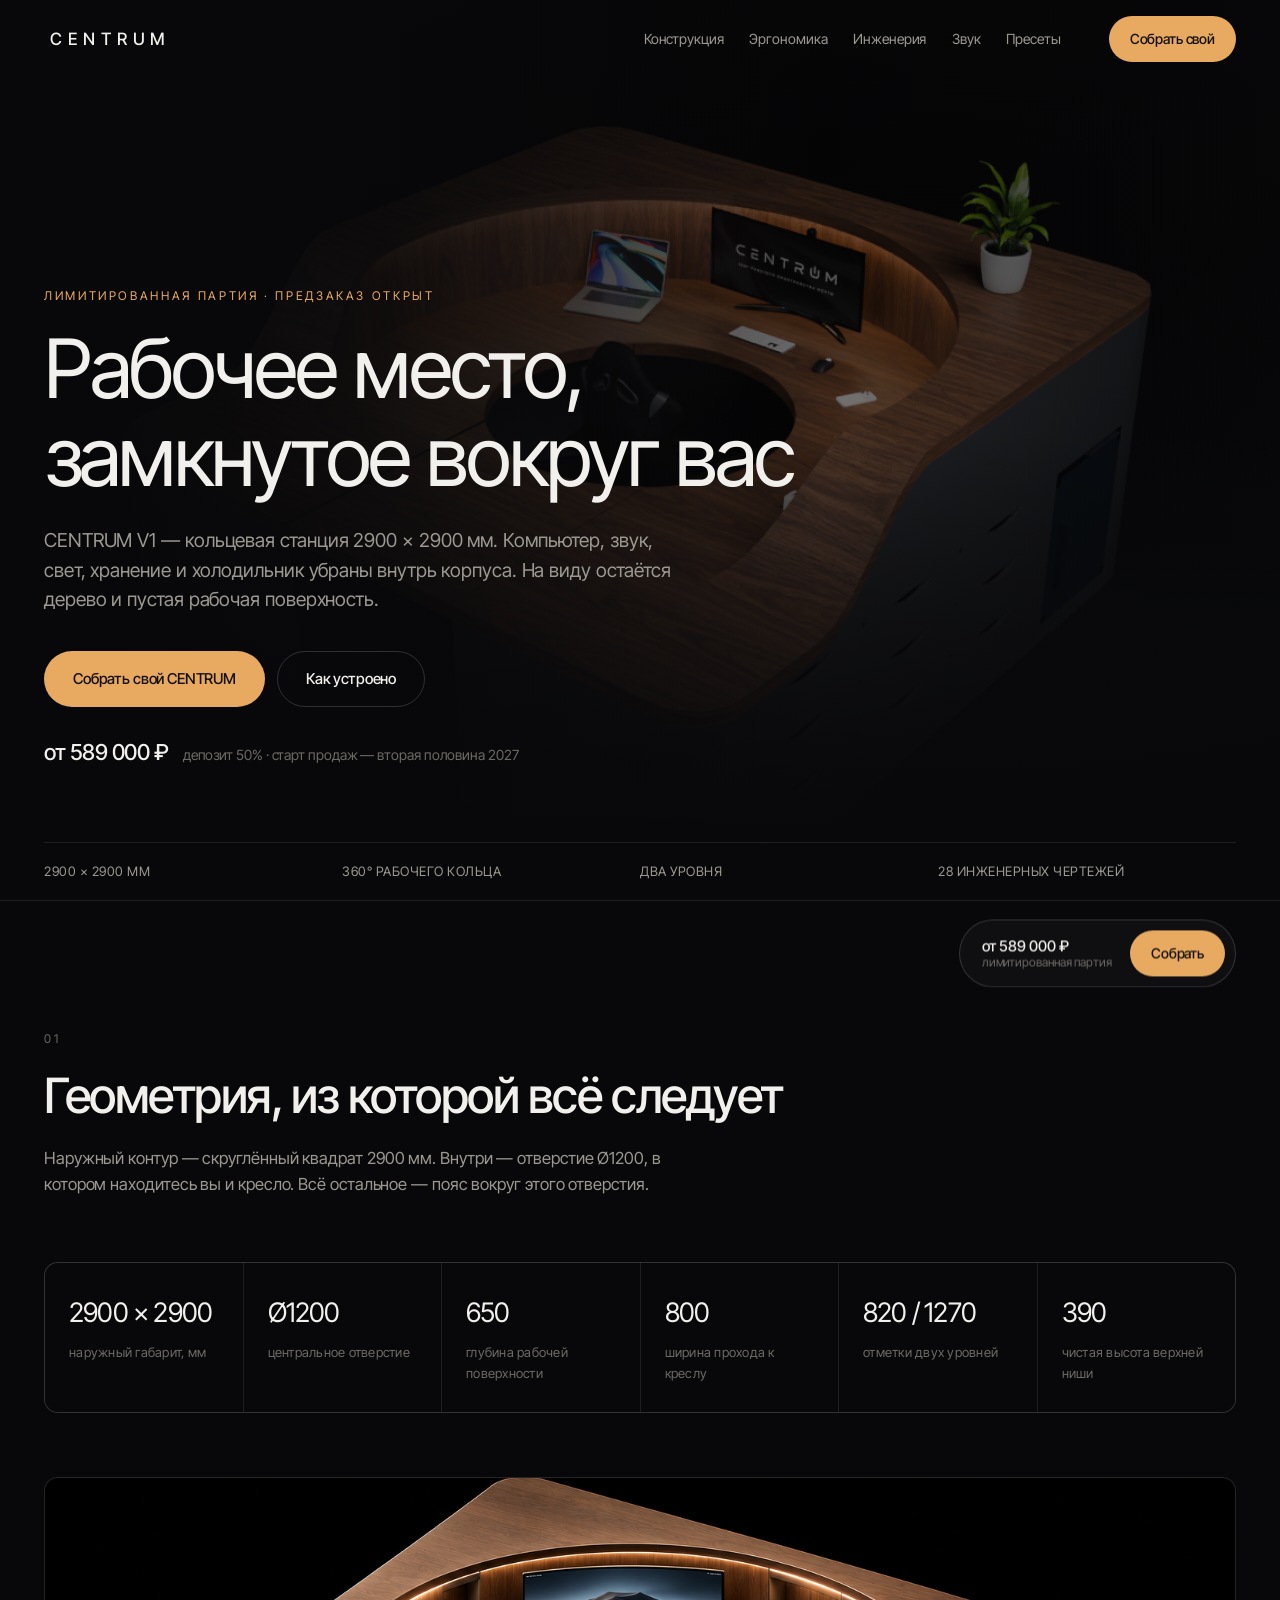
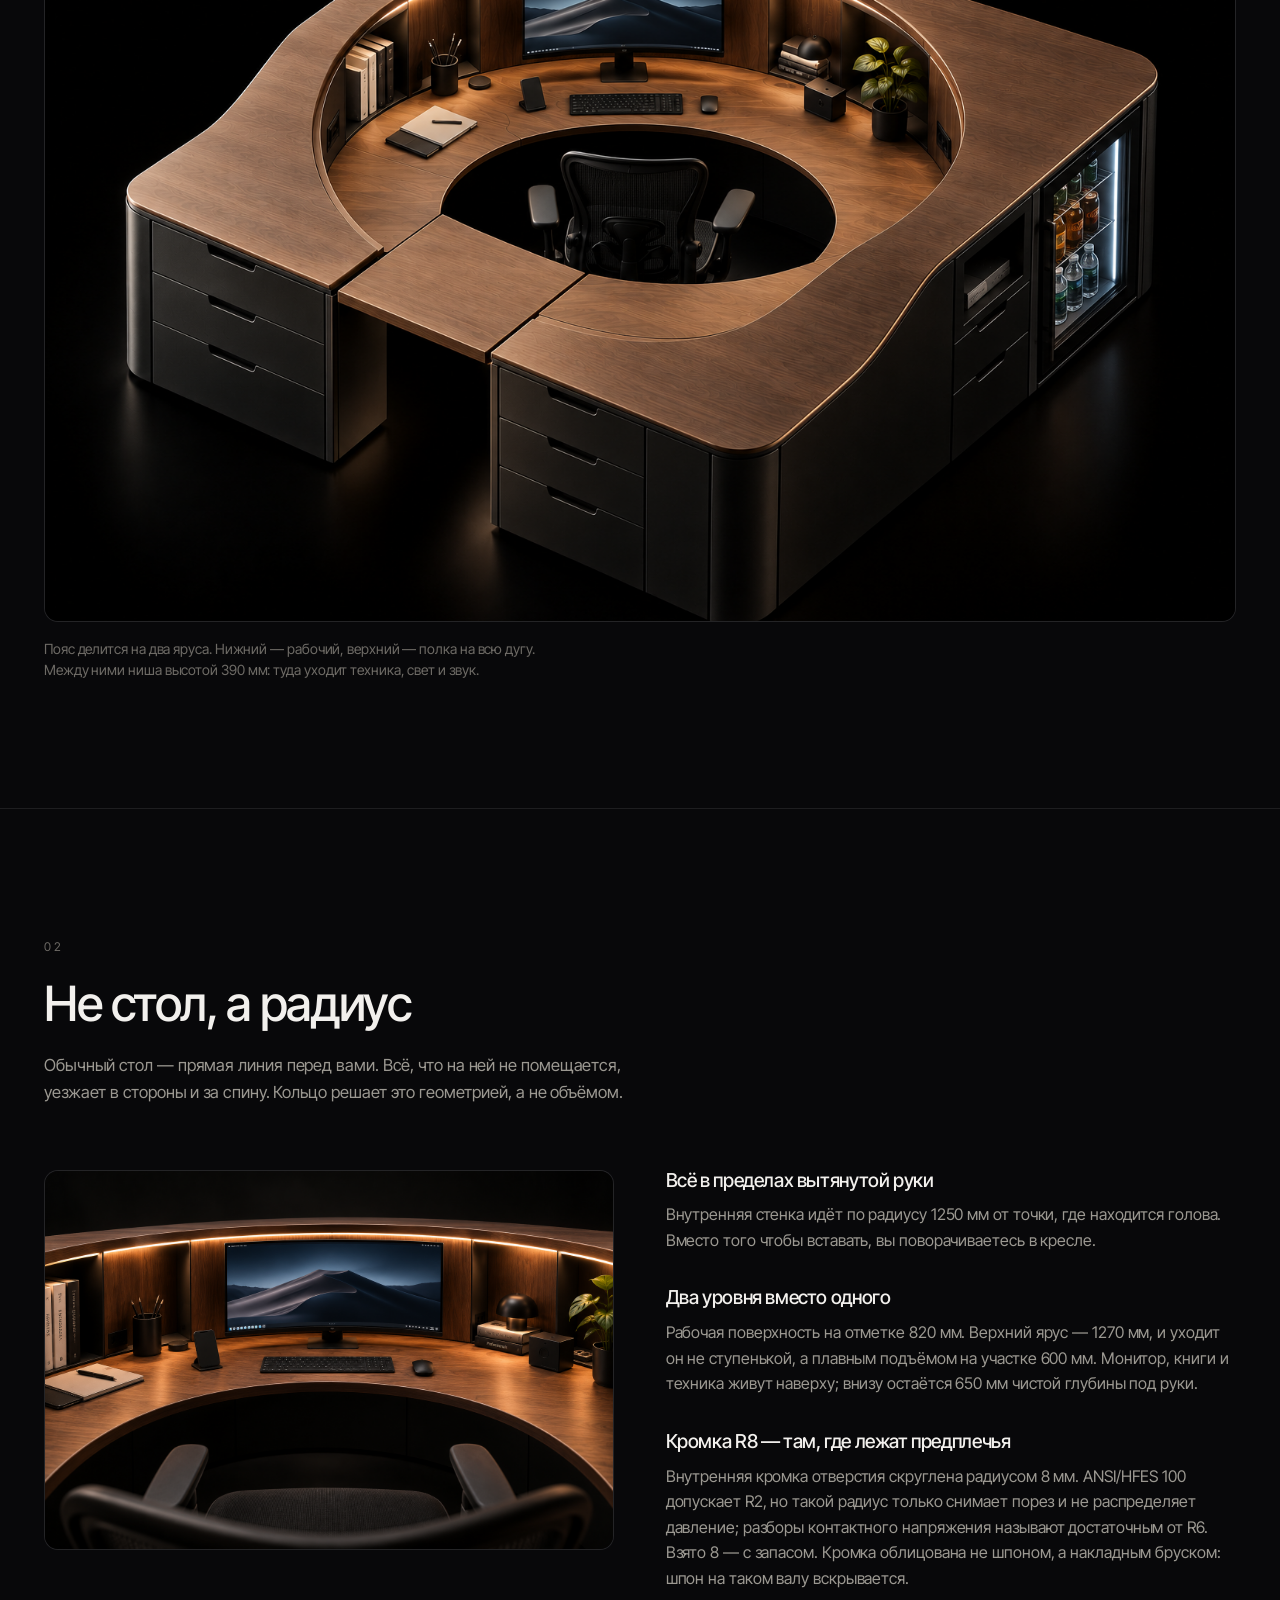
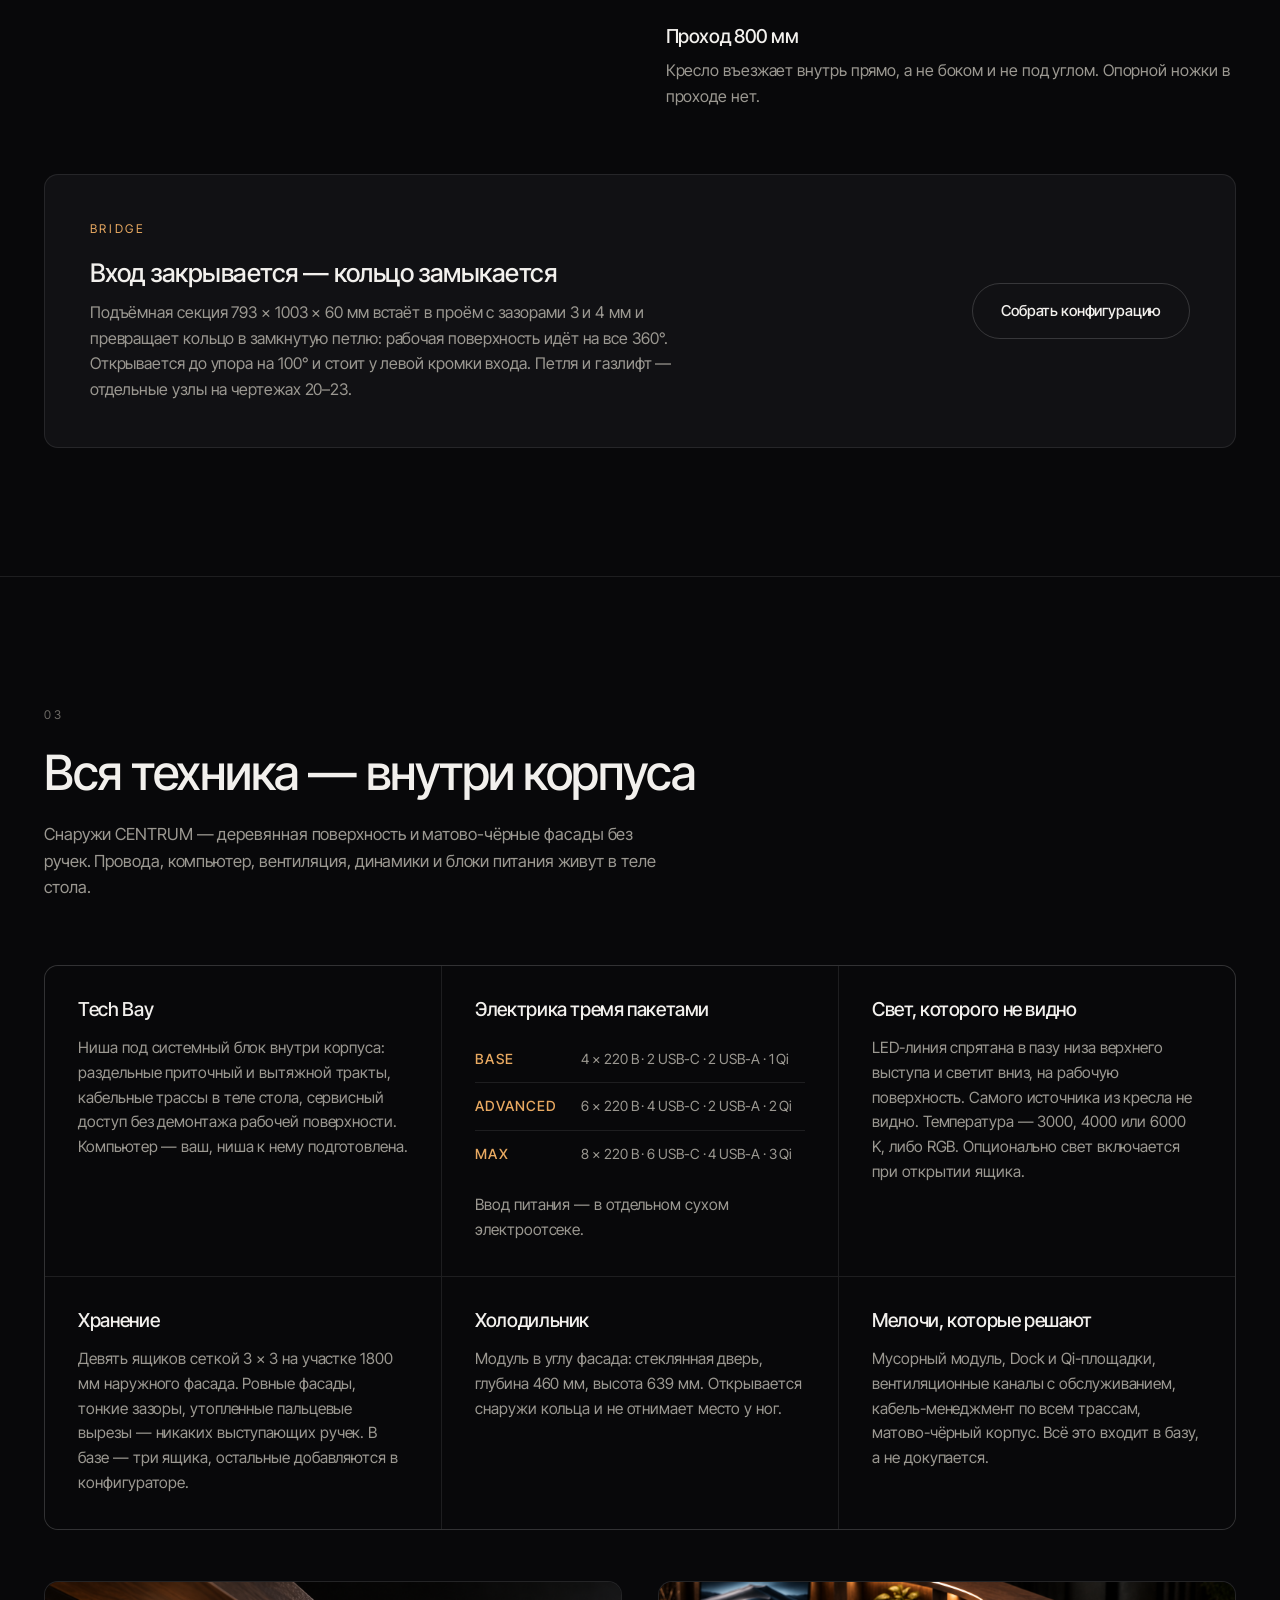
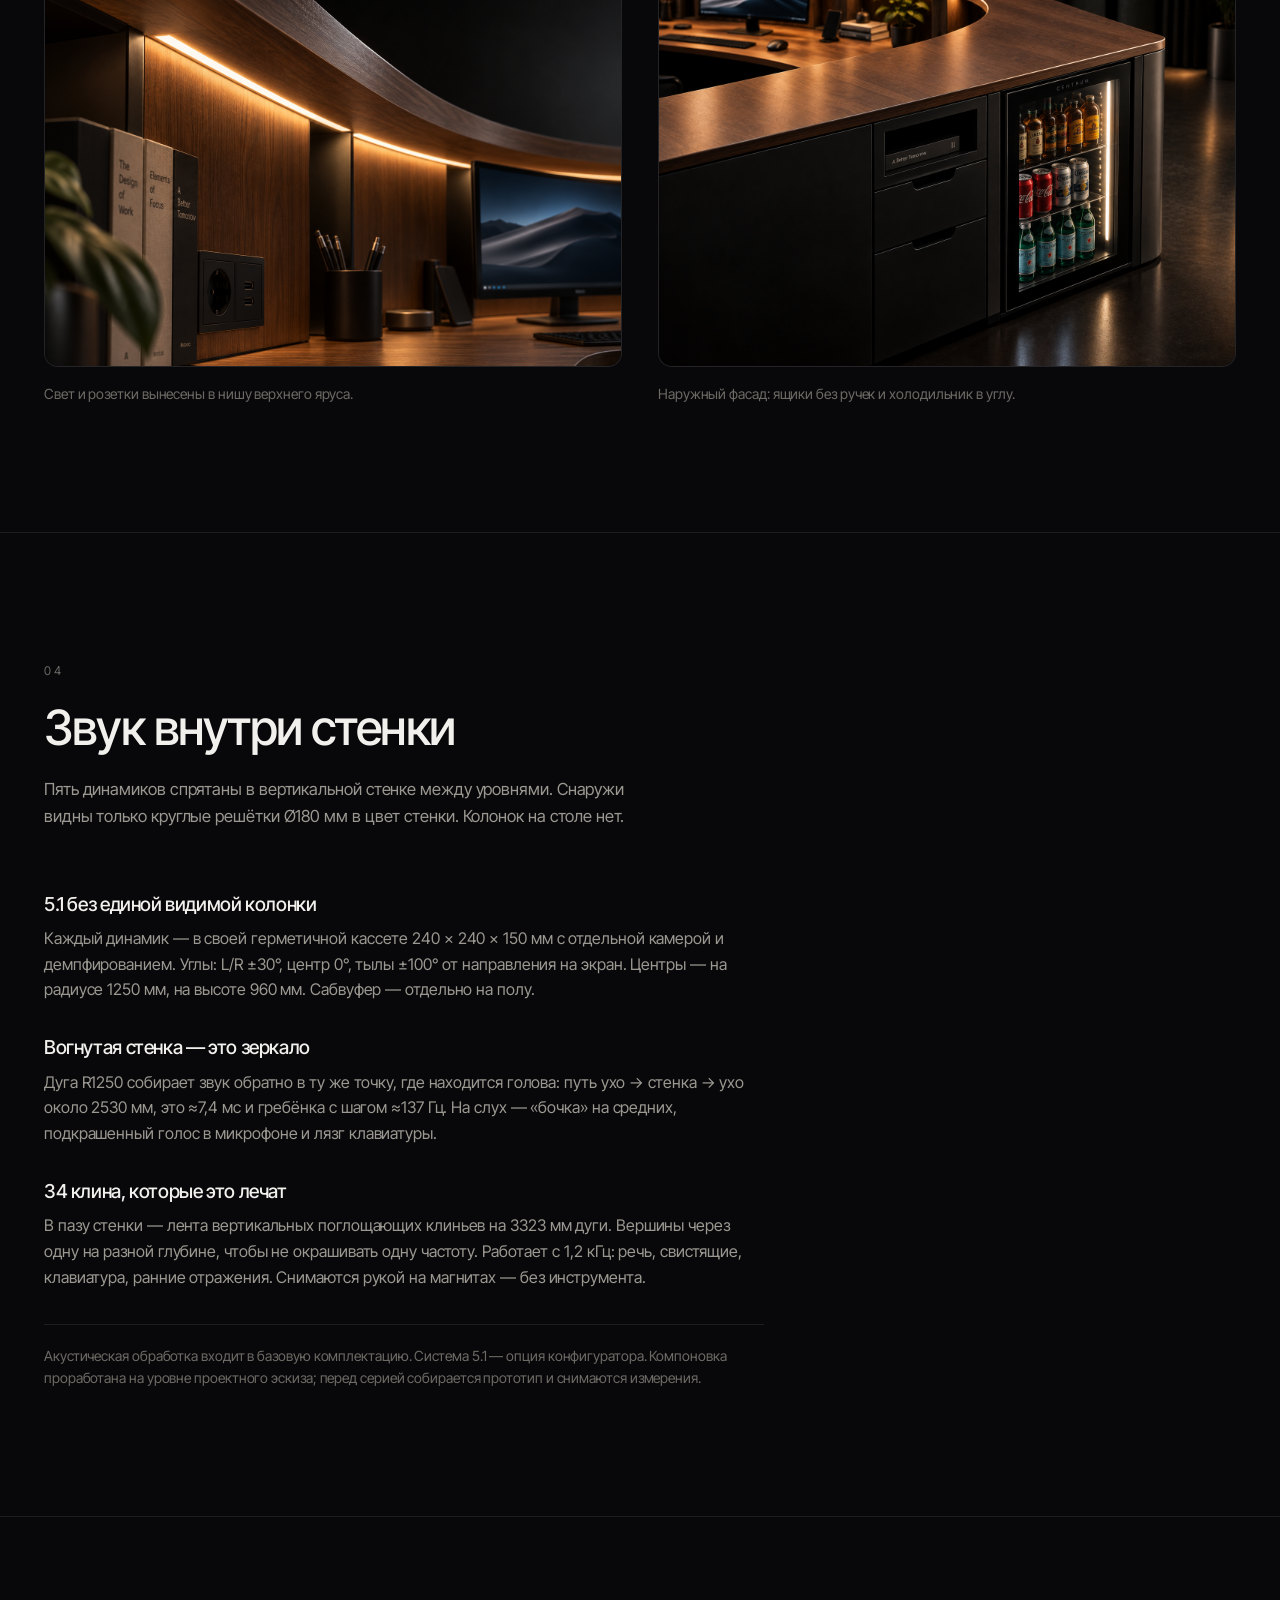
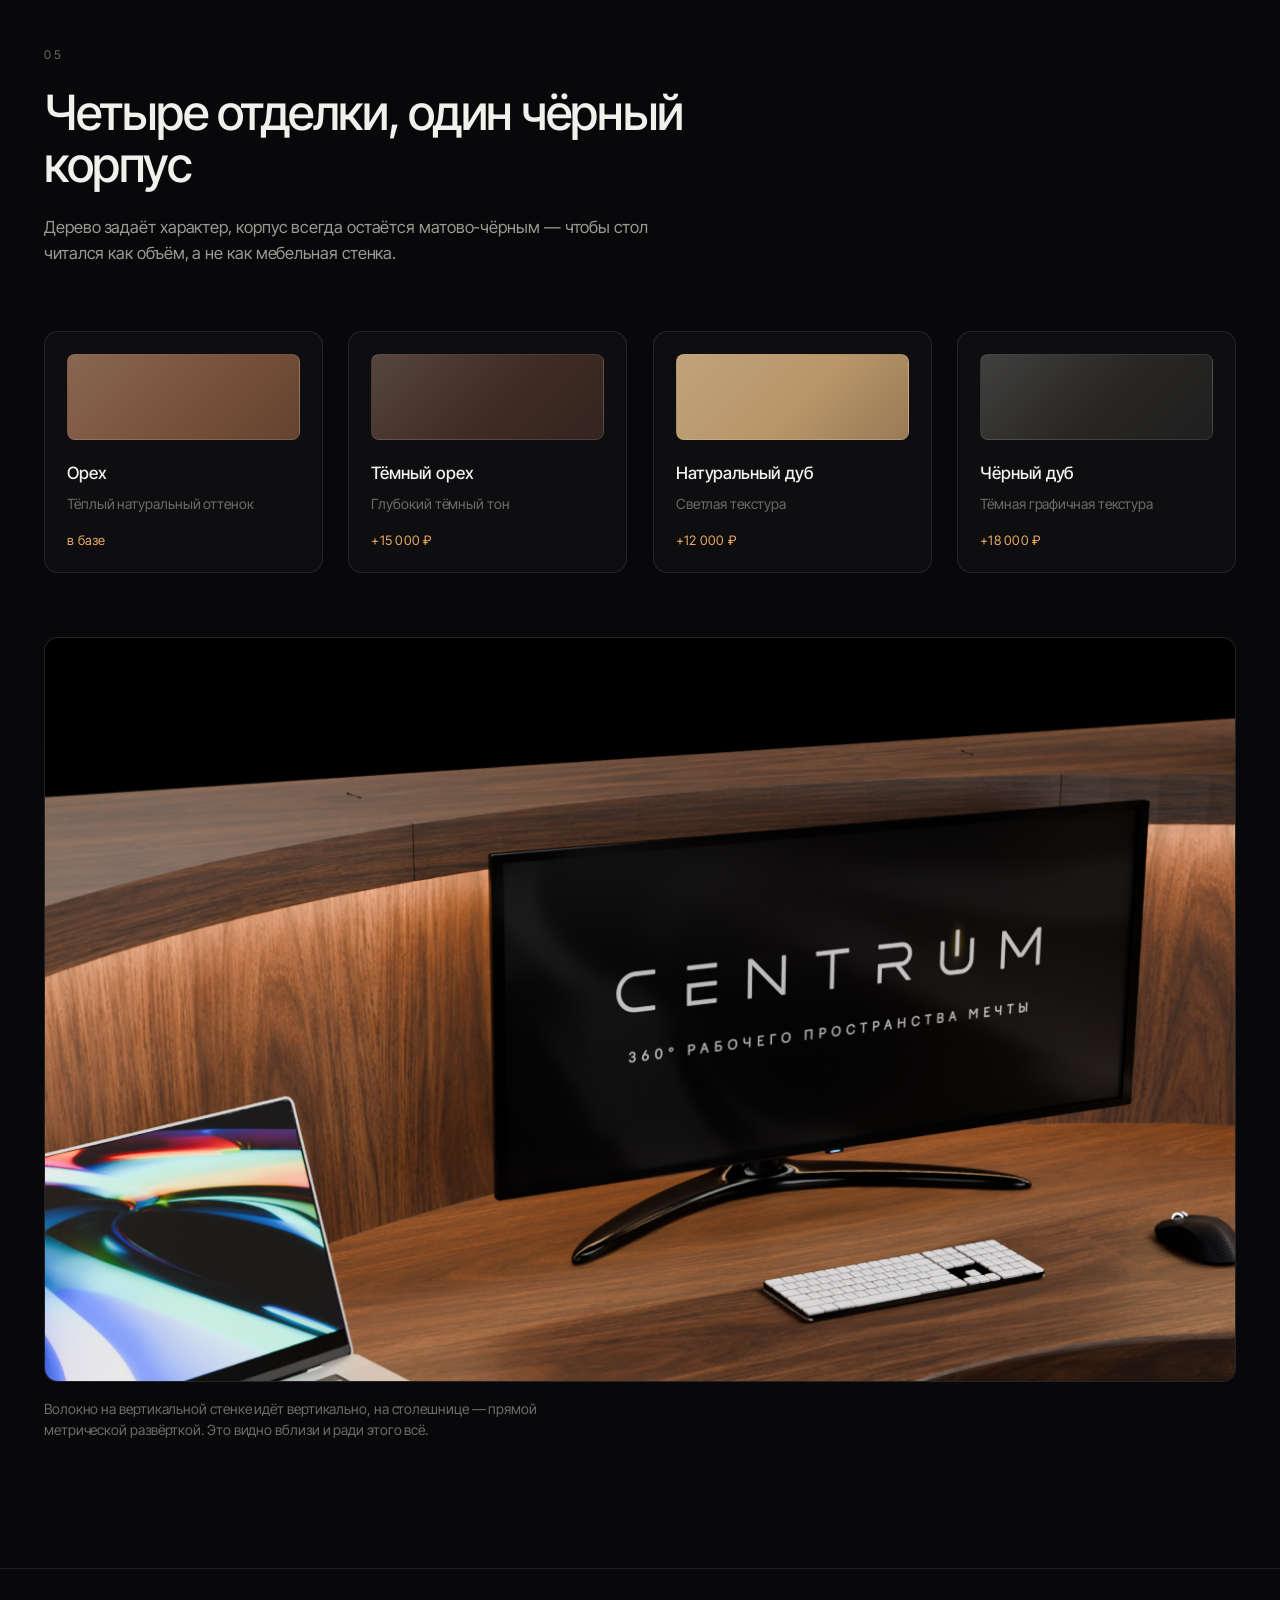
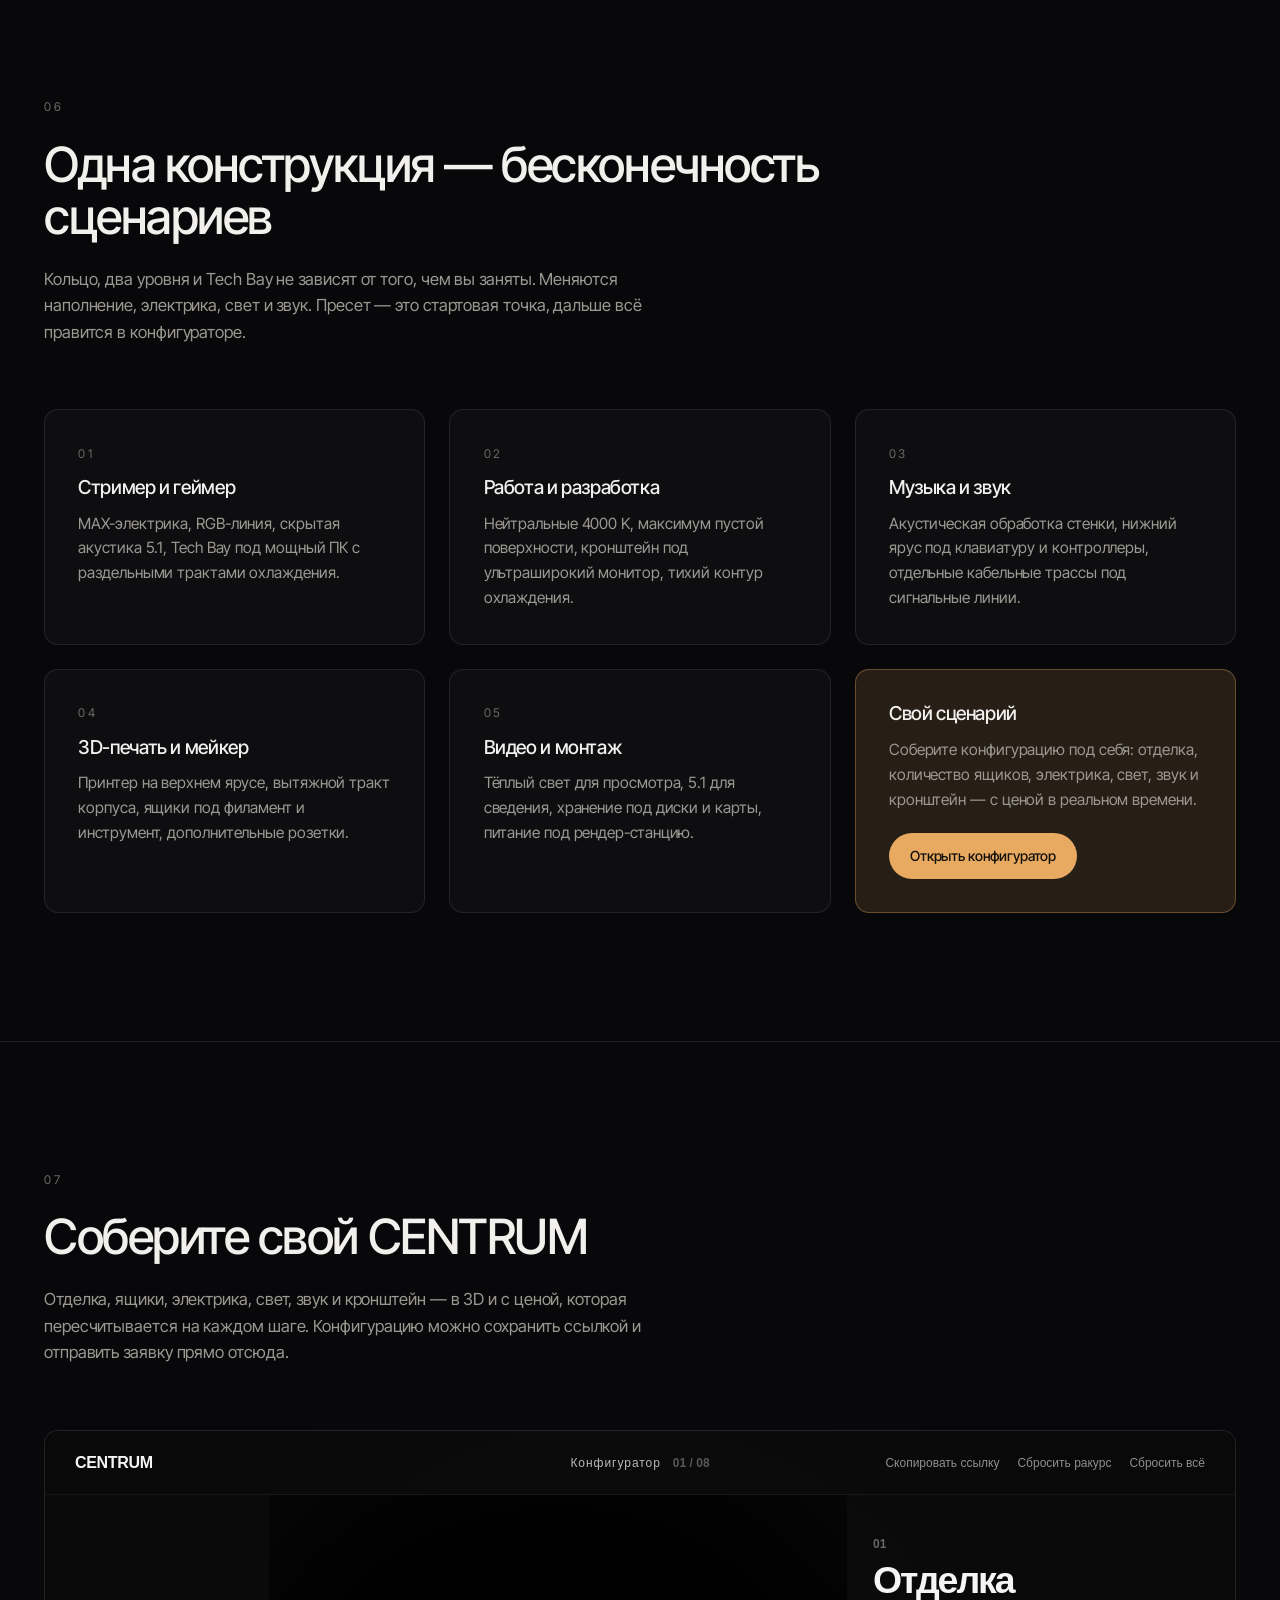
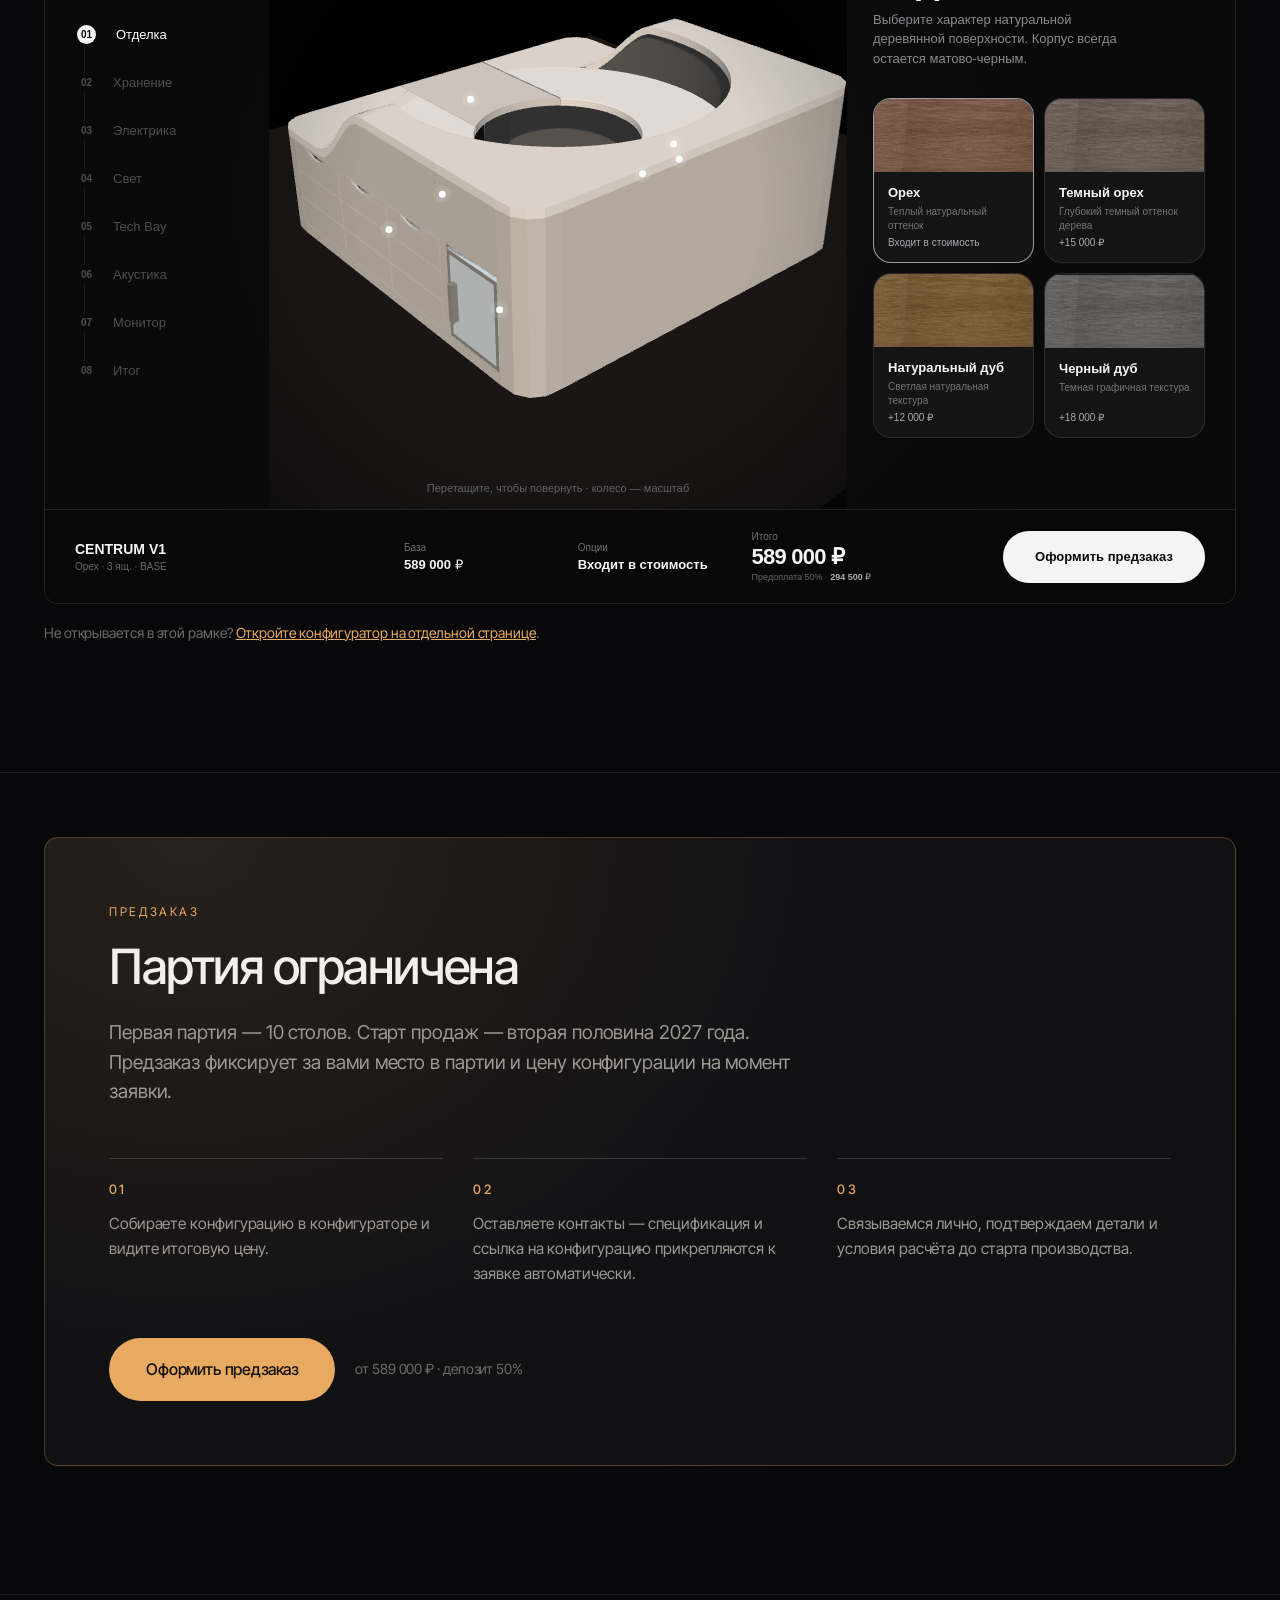
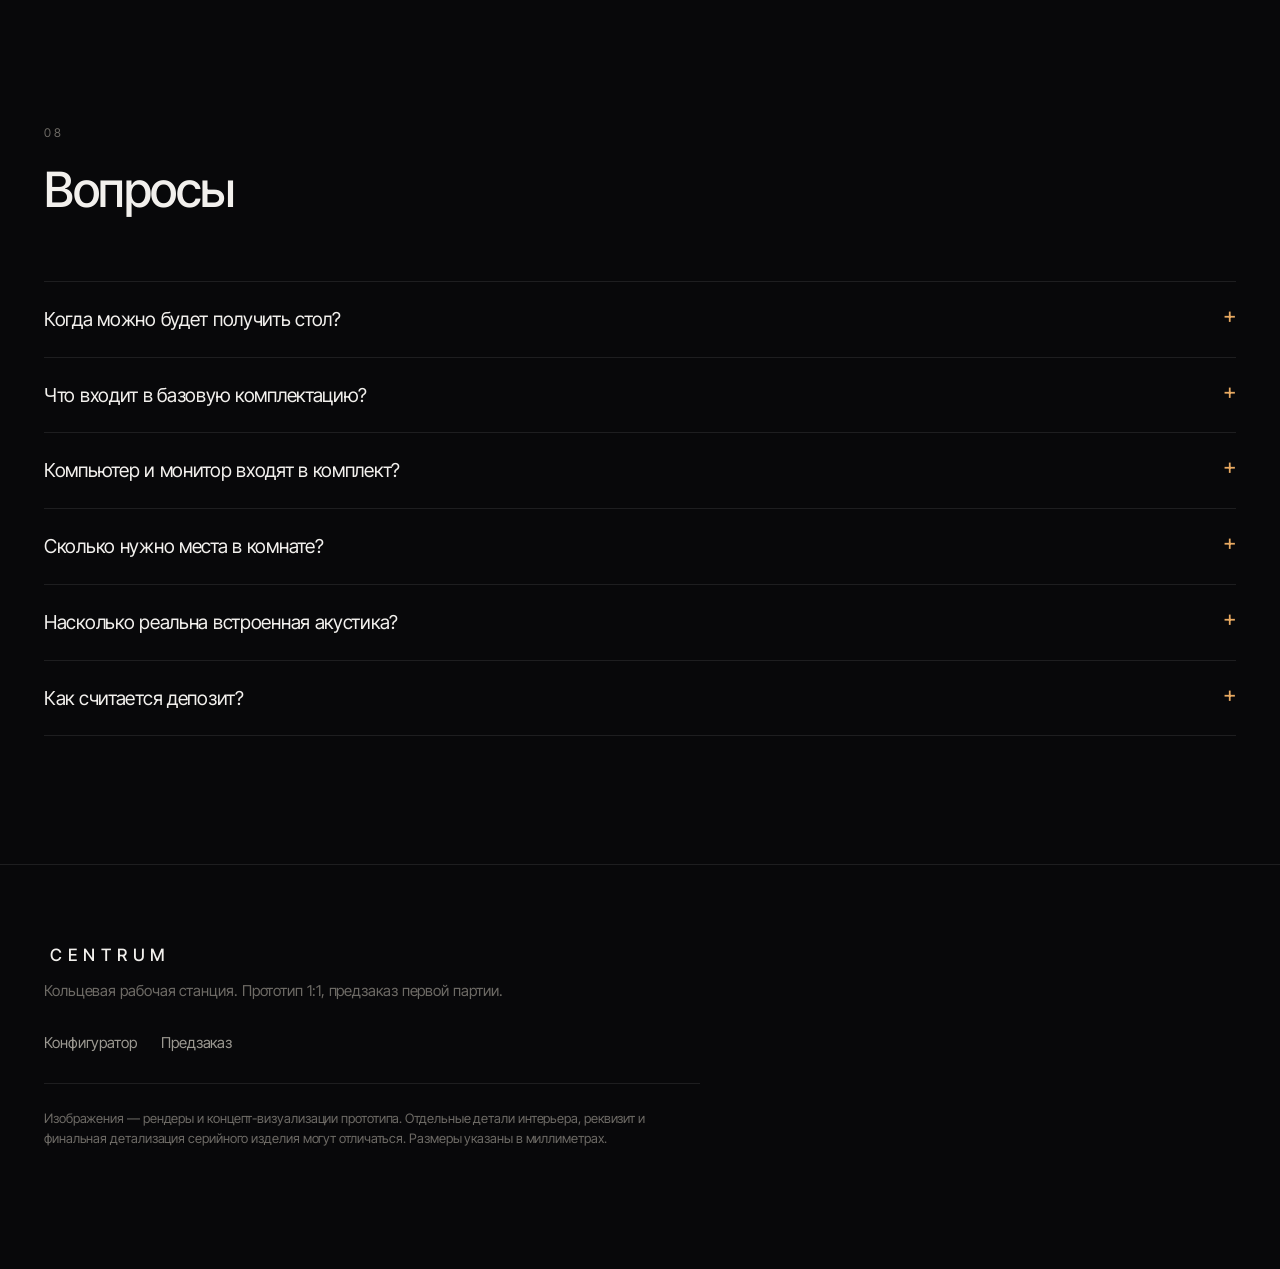
==== commit b9de41ab: "Добавить счётчик Яндекс.Метрики (id 112836055) Стоит в head index.html и configurator.html — конфигу" ====
--- a/index.html
+++ b/index.html
@@ -1,6 +1,19 @@
 <!doctype html>
 <html lang="ru">
   <head>
+    <!-- Yandex.Metrika counter -->
+    <script type="text/javascript">
+      (function(m,e,t,r,i,k,a){
+        m[i]=m[i]||function(){(m[i].a=m[i].a||[]).push(arguments)};
+        m[i].l=1*new Date();
+        for (var j = 0; j < document.scripts.length; j++) {if (document.scripts[j].src === r) { return; }}
+        k=e.createElement(t),a=e.getElementsByTagName(t)[0],k.async=1,k.src=r,a.parentNode.insertBefore(k,a)
+      })(window, document,'script','https://mc.yandex.ru/metrika/tag.js?id=112836055', 'ym');
+
+      ym(112836055, 'init', {ssr:true, webvisor:true, clickmap:true, ecommerce:"dataLayer", referrer: document.referrer, url: location.href, accurateTrackBounce:true, trackLinks:true});
+    </script>
+    <noscript><div><img src="https://mc.yandex.ru/watch/112836055" style="position:absolute; left:-9999px;" alt="" /></div></noscript>
+    <!-- /Yandex.Metrika counter -->
     <meta charset="utf-8" />
     <meta name="viewport" content="width=device-width,initial-scale=1" />
     <meta name="theme-color" content="#08080a" />
@@ -9,6 +22,19 @@
       name="description"
       content="CENTRUM V1 — кольцевая рабочая станция 2900 × 2900 мм: два уровня, скрытый компьютер, встроенный звук 5.1, свет, хранение и холодильник внутри корпуса. Лимитированная партия, предзаказ открыт."
     />
+    <meta name="robots" content="index, follow" />
+    <link rel="canonical" href="https://centrum360.ru/" />
+    <meta property="og:type" content="website" />
+    <meta property="og:site_name" content="CENTRUM" />
+    <meta property="og:title" content="CENTRUM V1 — кольцевая рабочая станция. Предзаказ" />
+    <meta
+      property="og:description"
+      content="Кольцевая рабочая станция 2900 × 2900 мм: два уровня, скрытый компьютер, звук 5.1, свет и хранение внутри корпуса. Лимитированная партия — 10 столов, предзаказ открыт."
+    />
+    <meta property="og:image" content="https://centrum360.ru/assets/landing/hero.png" />
+    <meta property="og:url" content="https://centrum360.ru/" />
+    <meta property="og:locale" content="ru_RU" />
+    <meta name="twitter:card" content="summary_large_image" />
     <link rel="icon" href="assets/favicon.svg" type="image/svg+xml" />
     <link rel="preconnect" href="https://fonts.googleapis.com" />
     <link rel="preconnect" href="https://fonts.gstatic.com" crossorigin />
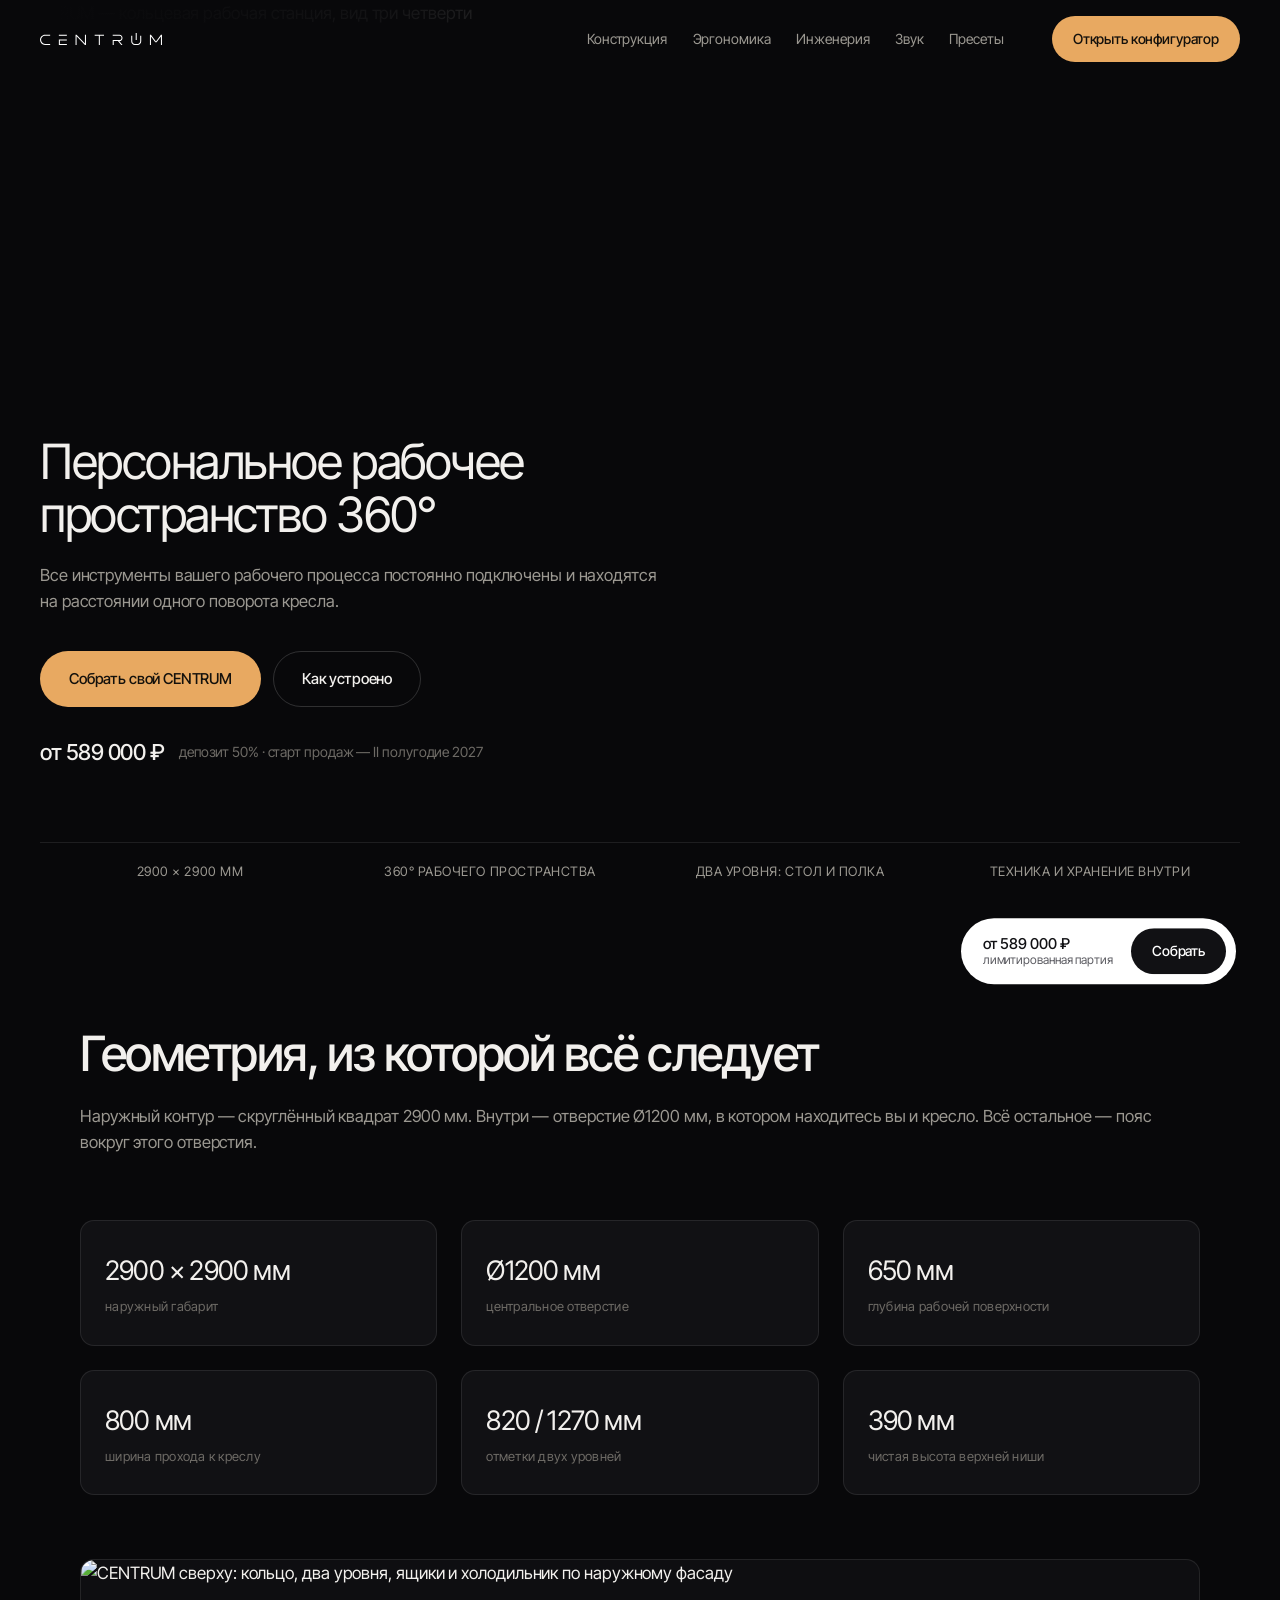
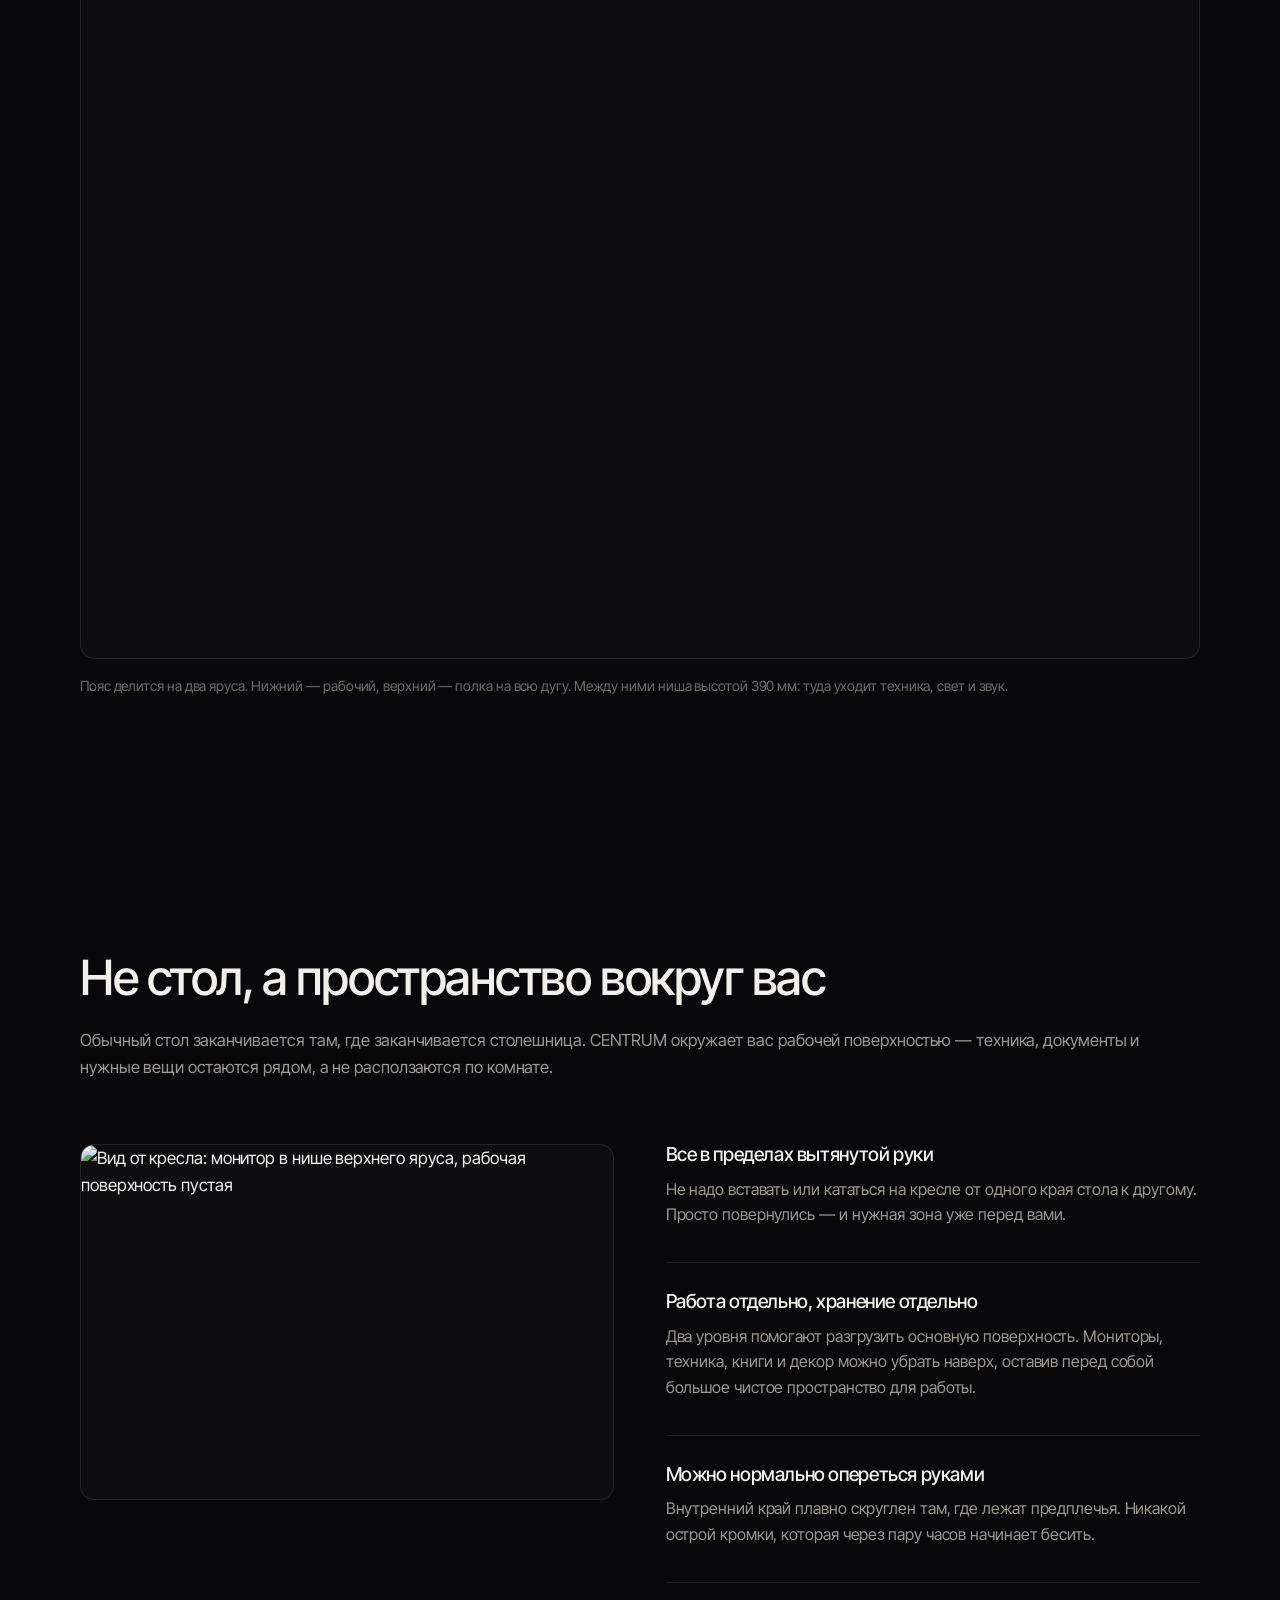
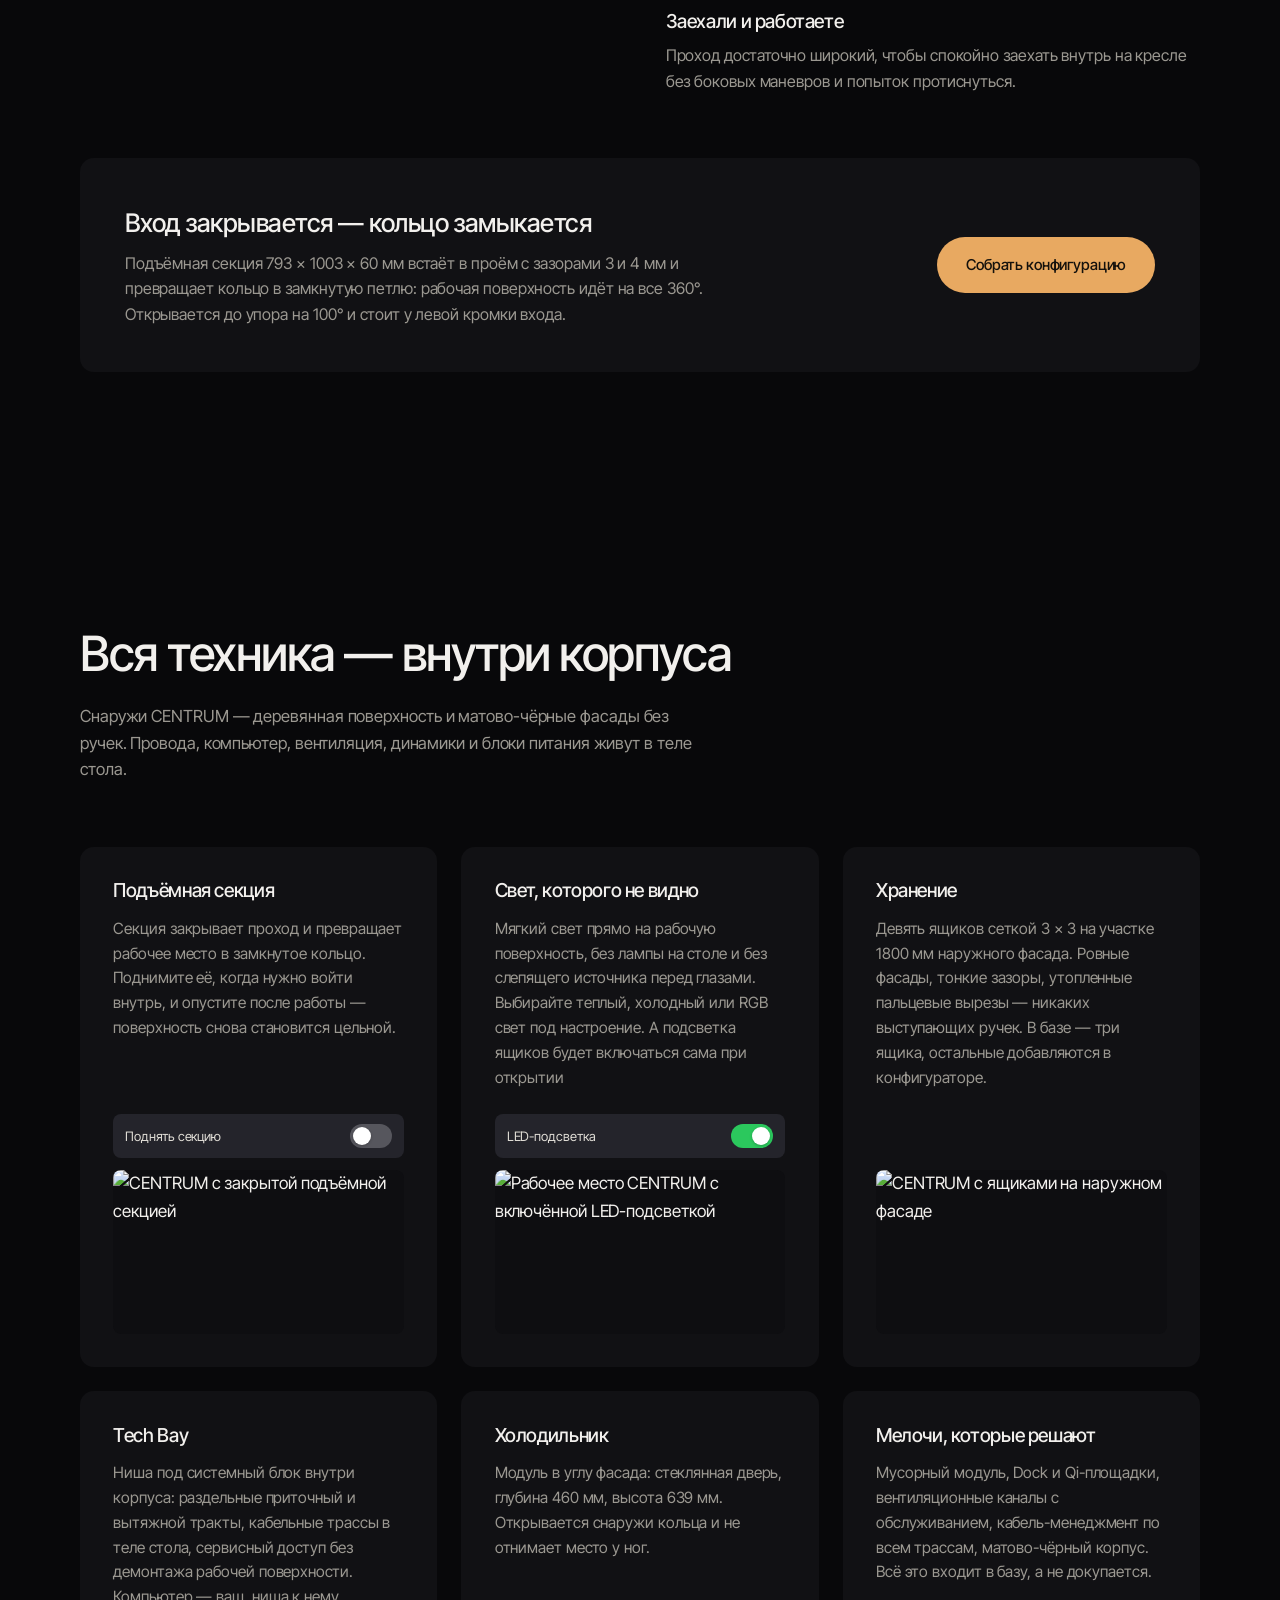
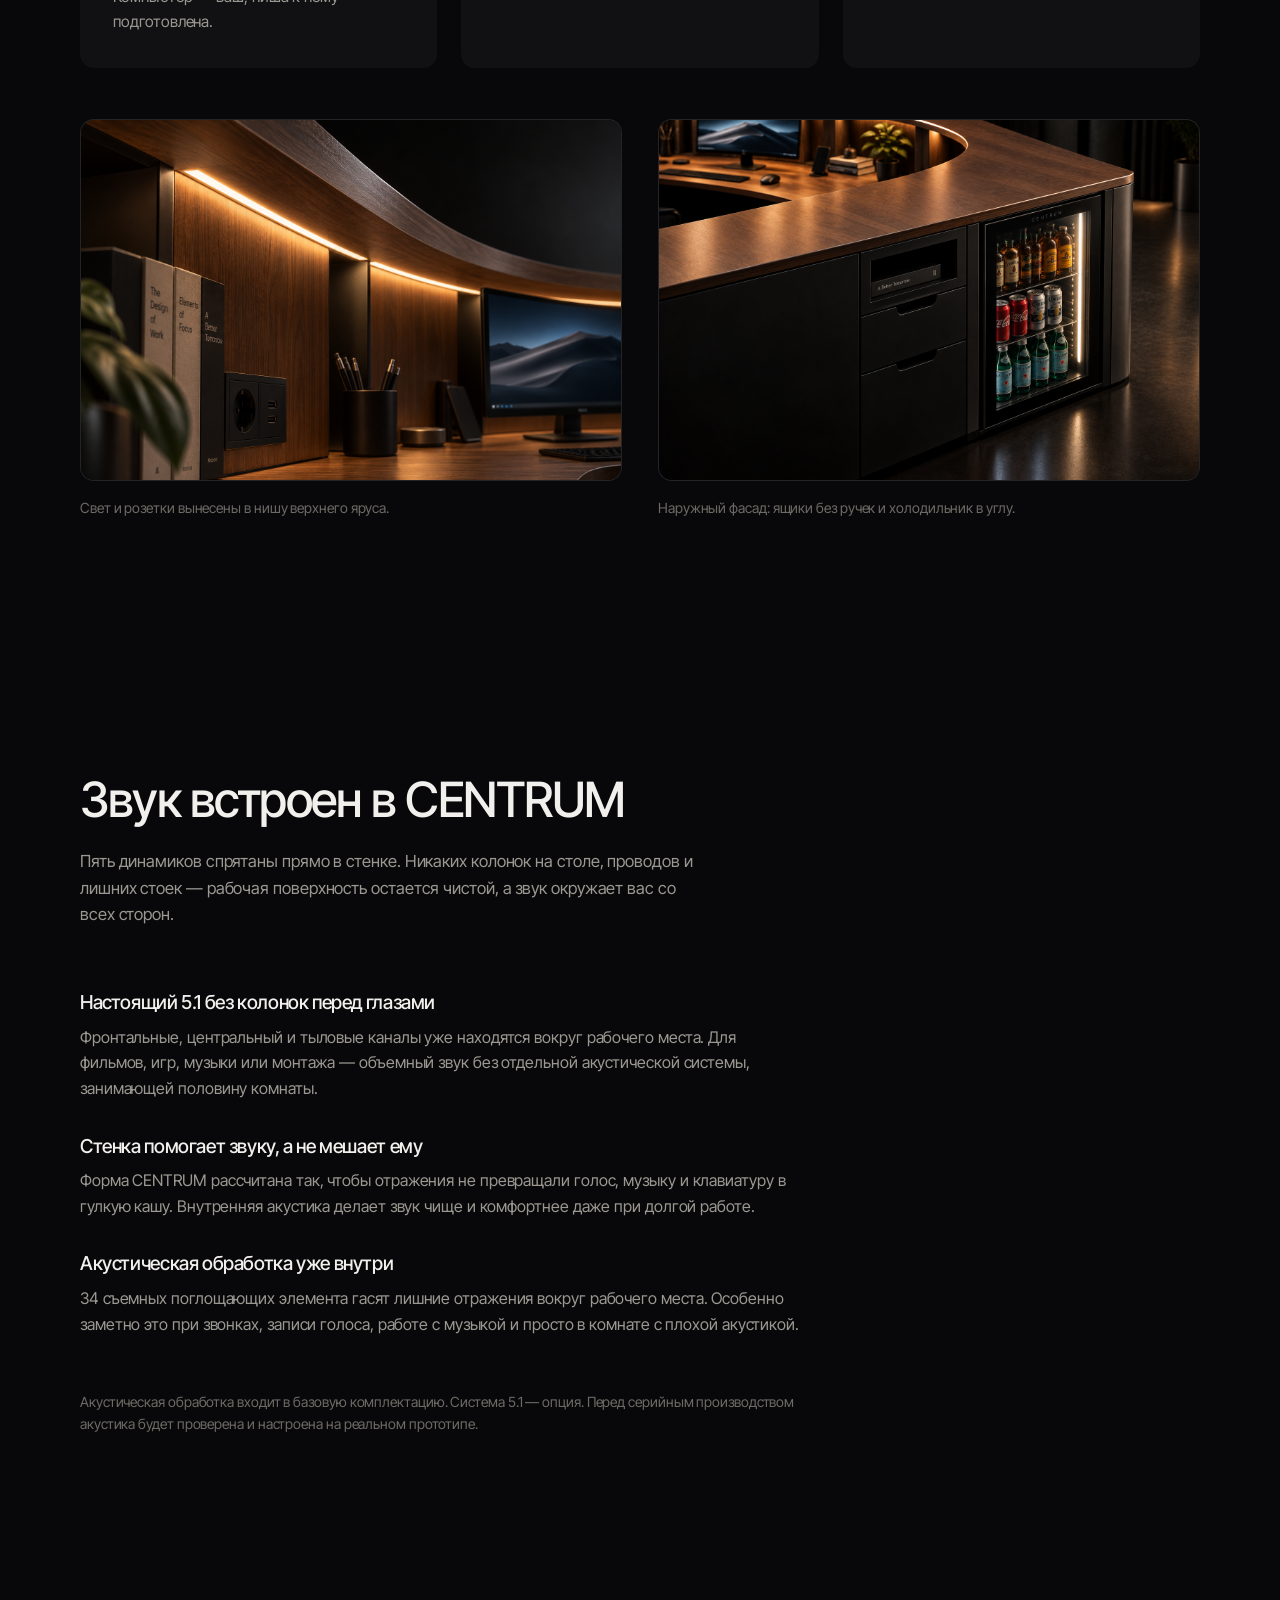
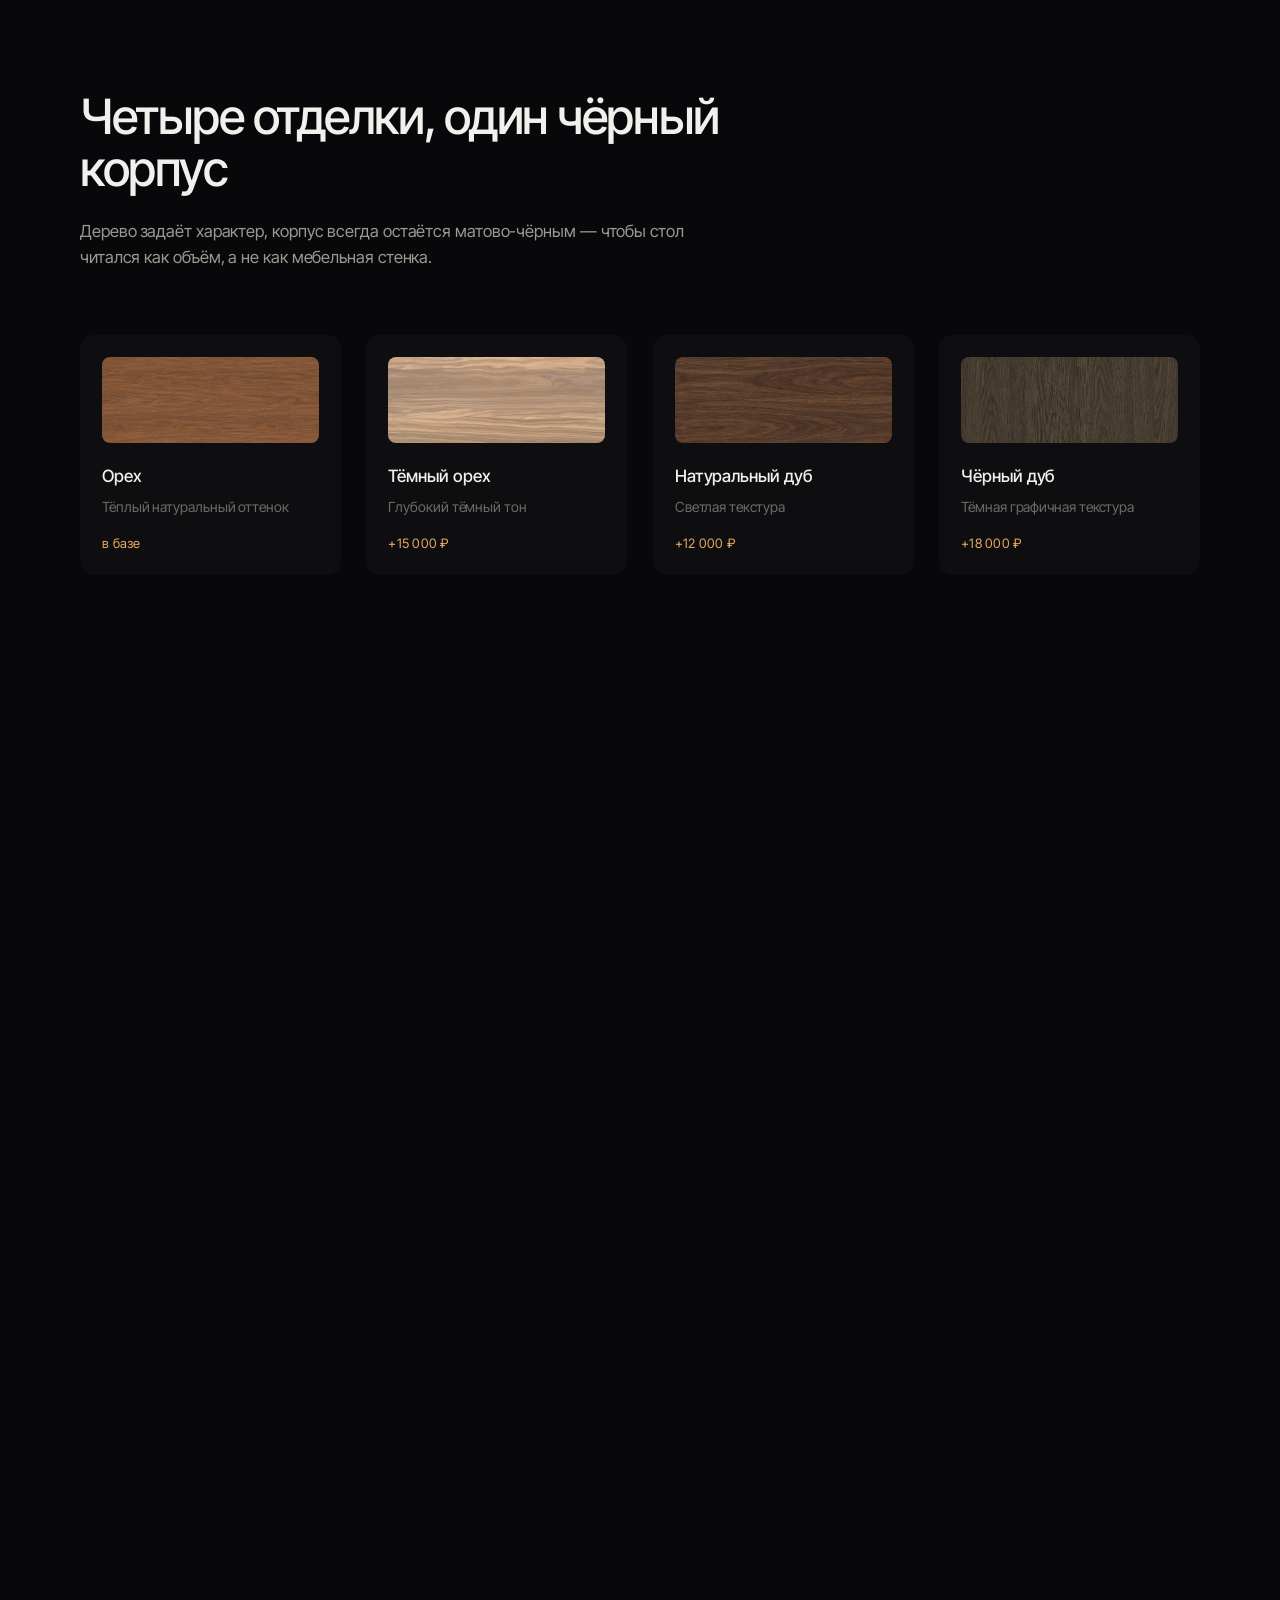
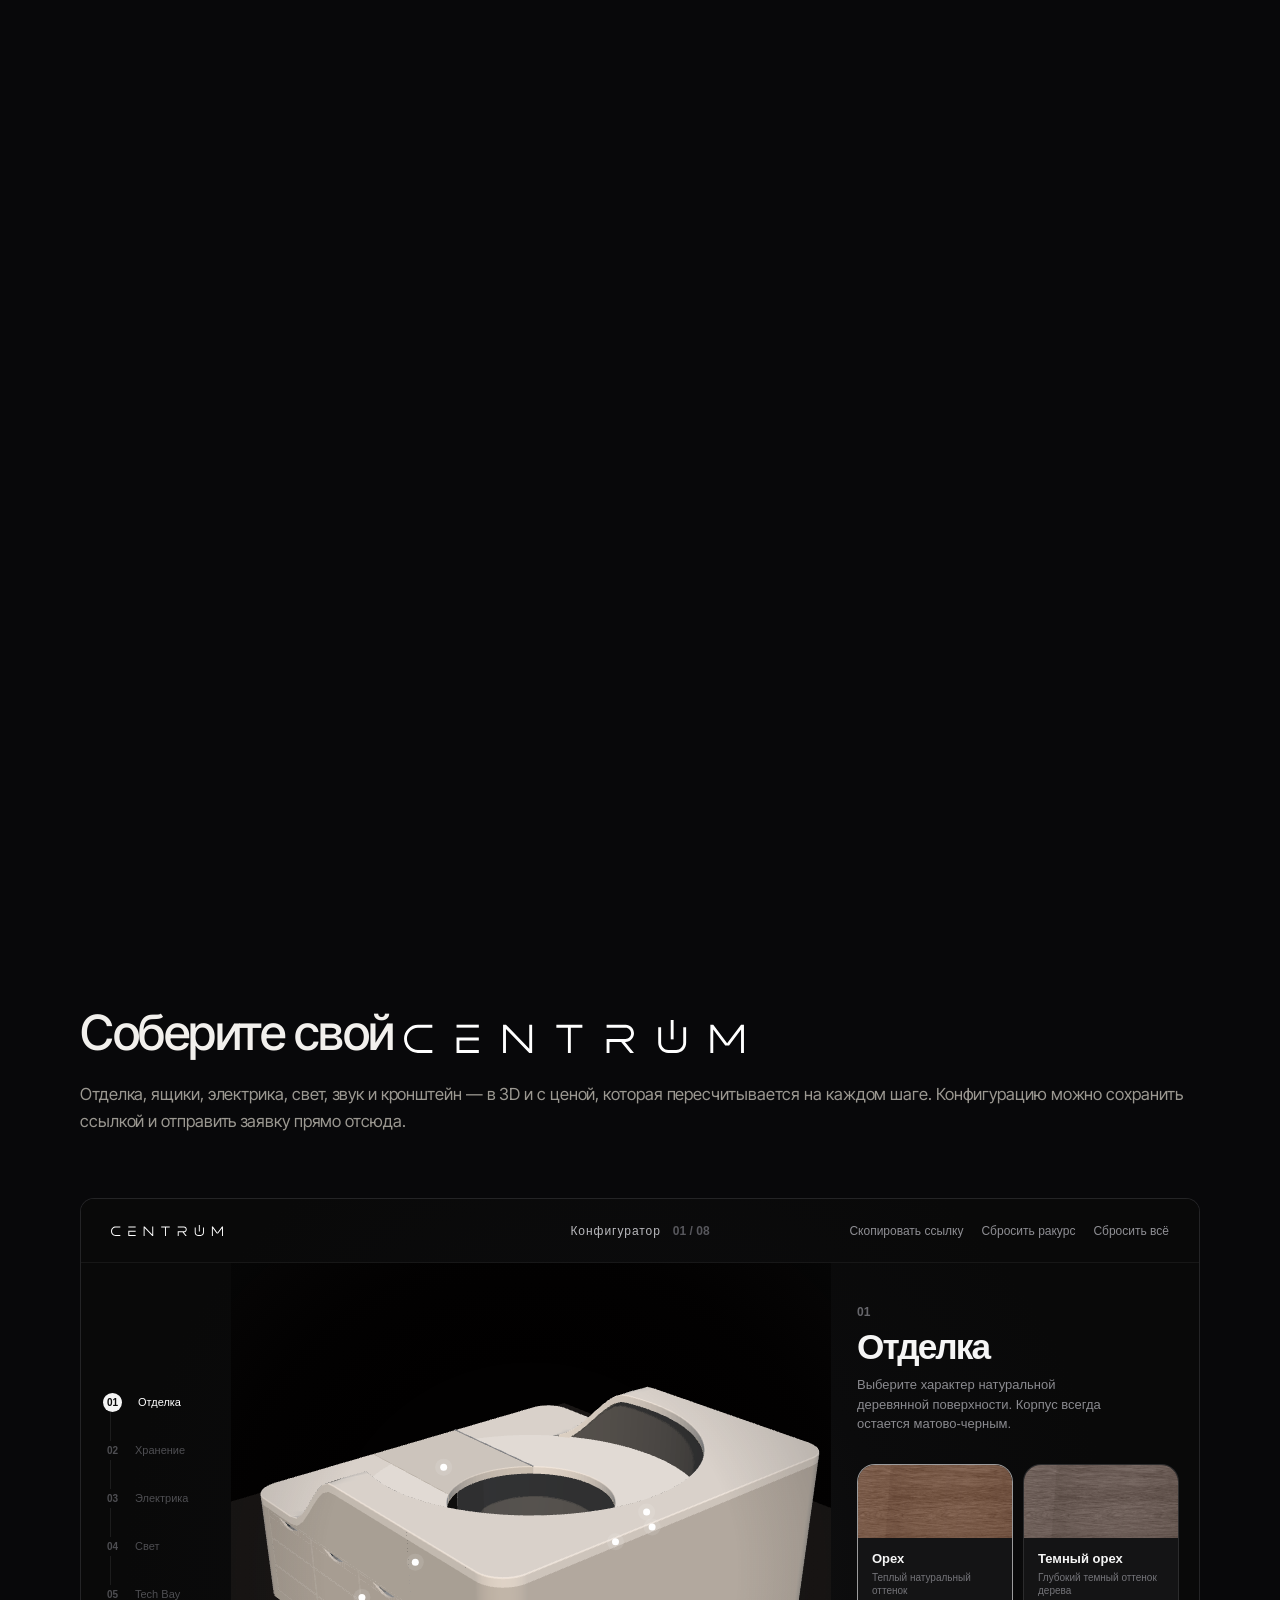
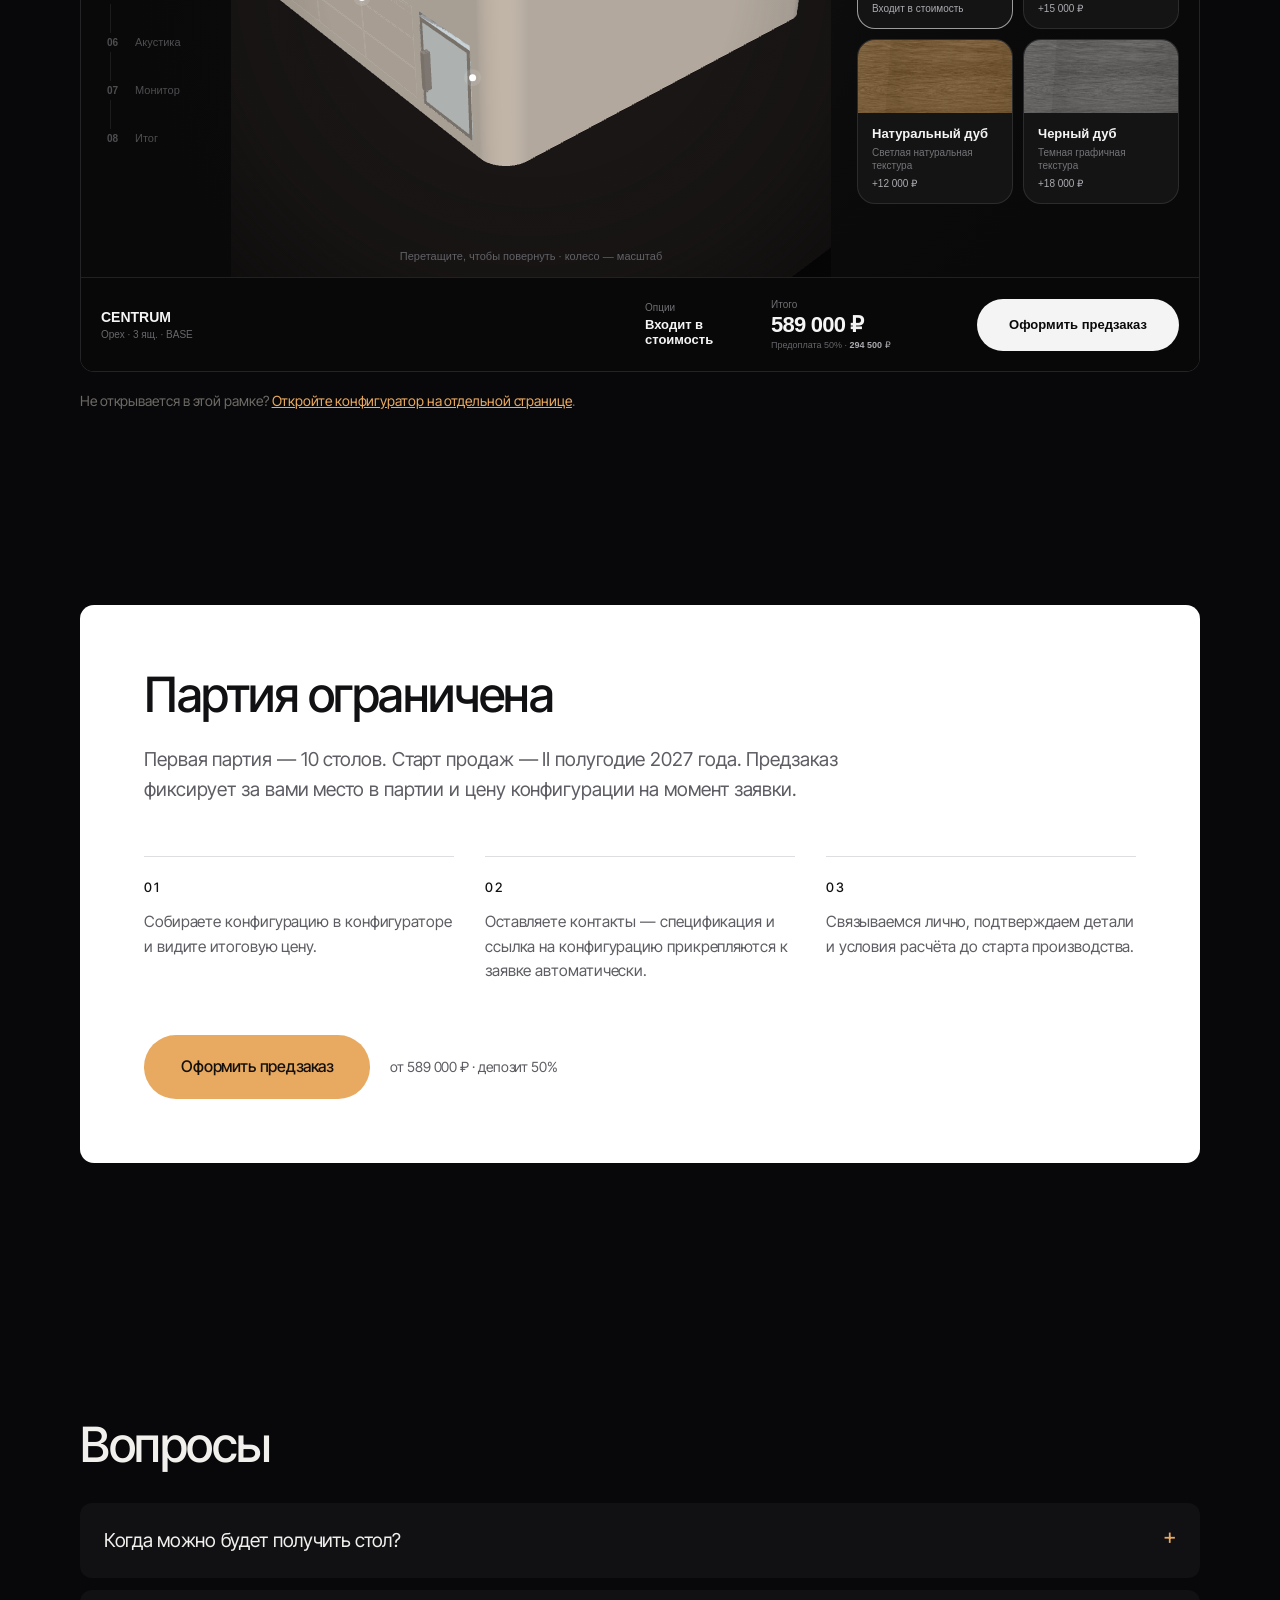
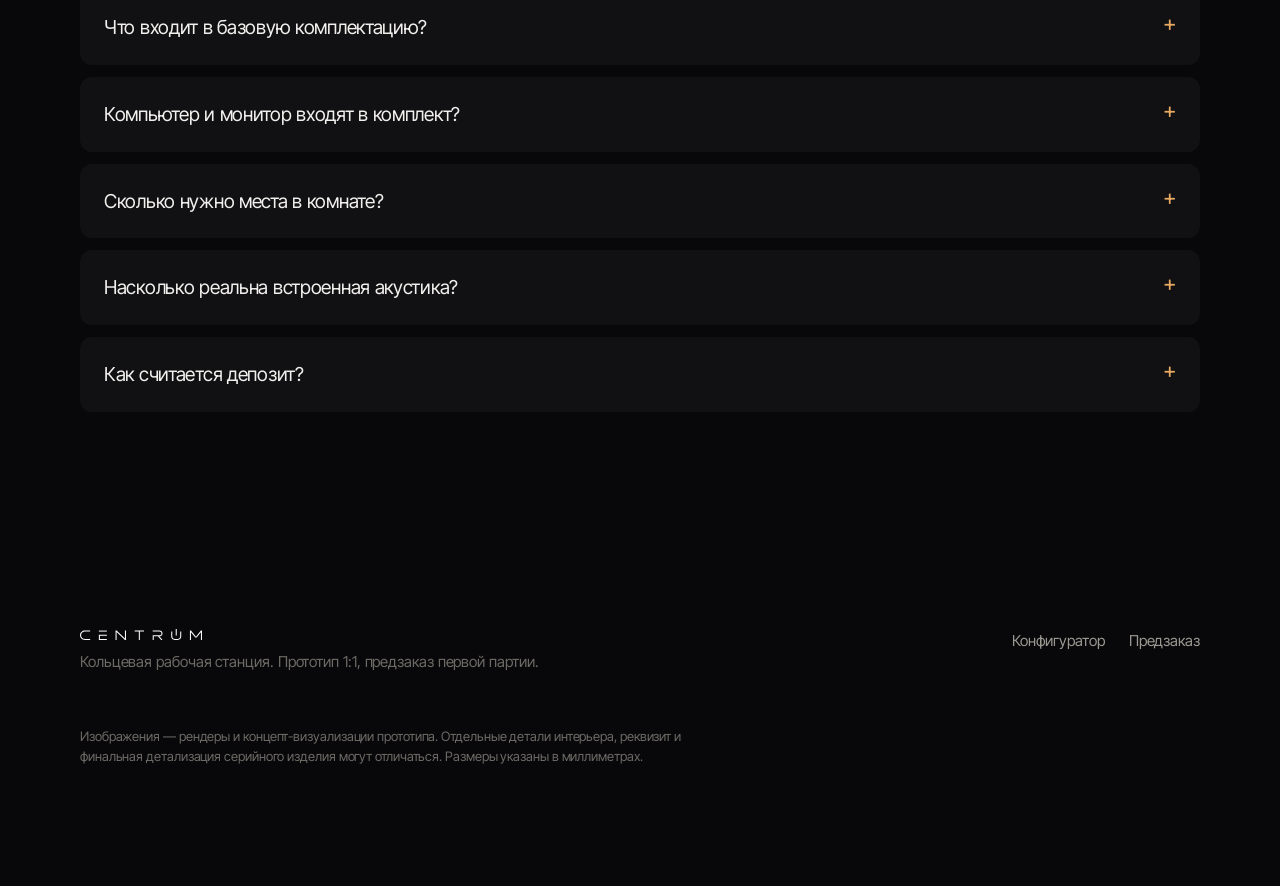
==== commit d452ec5c: "Обновить сайт и материалы CENTRUM" ====
--- a/index.html
+++ b/index.html
@@ -17,16 +17,16 @@
     <meta charset="utf-8" />
     <meta name="viewport" content="width=device-width,initial-scale=1" />
     <meta name="theme-color" content="#08080a" />
-    <title>CENTRUM V1 — кольцевая рабочая станция. Предзаказ</title>
+    <title>CENTRUM — кольцевая рабочая станция. Предзаказ</title>
     <meta
       name="description"
-      content="CENTRUM V1 — кольцевая рабочая станция 2900 × 2900 мм: два уровня, скрытый компьютер, встроенный звук 5.1, свет, хранение и холодильник внутри корпуса. Лимитированная партия, предзаказ открыт."
+      content="CENTRUM — кольцевая рабочая станция 2900 × 2900 мм: два уровня, скрытый компьютер, встроенный звук 5.1, свет, хранение и холодильник внутри корпуса. Лимитированная партия, предзаказ открыт."
     />
     <meta name="robots" content="index, follow" />
     <link rel="canonical" href="https://centrum360.ru/" />
     <meta property="og:type" content="website" />
     <meta property="og:site_name" content="CENTRUM" />
-    <meta property="og:title" content="CENTRUM V1 — кольцевая рабочая станция. Предзаказ" />
+    <meta property="og:title" content="CENTRUM — кольцевая рабочая станция. Предзаказ" />
     <meta
       property="og:description"
       content="Кольцевая рабочая станция 2900 × 2900 мм: два уровня, скрытый компьютер, звук 5.1, свет и хранение внутри корпуса. Лимитированная партия — 10 столов, предзаказ открыт."
@@ -48,7 +48,7 @@
     <a class="skip" href="#configurator">Перейти к конфигуратору</a>
 
     <header class="site-head" id="site-head">
-      <a class="logo" href="#top" aria-label="CENTRUM">CENTRUM</a>
+      <a class="logo" href="#top" aria-label="CENTRUM"><img src="assets/logo.svg" alt="CENTRUM" /></a>
       <nav class="site-nav" aria-label="Разделы">
         <a href="#construction">Конструкция</a>
         <a href="#ergonomics">Эргономика</a>
@@ -56,7 +56,7 @@
         <a href="#sound">Звук</a>
         <a href="#presets">Пресеты</a>
       </nav>
-      <a class="btn btn-primary btn-sm" href="#configurator">Собрать свой</a>
+      <a class="btn btn-primary btn-sm" href="#configurator">Открыть конфигуратор</a>
     </header>
 
     <main id="top">
@@ -64,20 +64,18 @@
       <section class="hero">
         <div class="hero-media">
           <img
-            src="assets/landing/hero.png"
-            alt="CENTRUM V1 — кольцевая рабочая станция, вид три четверти"
+            src="output/render/premium/hero-graphite-metal-smooth-corners.png"
+            alt="CENTRUM — кольцевая рабочая станция, вид три четверти"
             fetchpriority="high"
-            width="1200"
-            height="800"
+            width="1600"
+            height="1067"
           />
         </div>
         <div class="hero-body">
-          <p class="eyebrow">Лимитированная партия · предзаказ открыт</p>
-          <h1>Рабочее место,<br />замкнутое вокруг вас</h1>
+          <h1>Персональное рабочее<br />пространство 360°</h1>
           <p class="lead">
-            CENTRUM V1 — кольцевая станция 2900 × 2900 мм. Компьютер, звук, свет,
-            хранение и холодильник убраны внутрь корпуса. На виду остаётся дерево
-            и пустая рабочая поверхность.
+            Все инструменты вашего рабочего процесса постоянно подключены и
+            находятся на расстоянии одного поворота кресла.
           </p>
           <div class="hero-actions">
             <a class="btn btn-primary" href="#configurator">Собрать свой CENTRUM</a>
@@ -85,41 +83,41 @@
           </div>
           <p class="hero-price">
             <strong>от 589 000 ₽</strong>
-            <span>депозит 50% · старт продаж — вторая половина 2027</span>
+            <span>депозит 50% · старт продаж — II полугодие 2027</span>
           </p>
         </div>
         <ul class="hero-strip">
           <li>2900 × 2900 мм</li>
-          <li>360° рабочего кольца</li>
-          <li>Два уровня</li>
-          <li>28 инженерных чертежей</li>
+          <li>360° рабочего пространства</li>
+          <li>Два уровня: стол и полка</li>
+          <li>Техника и хранение внутри</li>
         </ul>
       </section>
 
       <!-- ================= КОНСТРУКЦИЯ / ЧИСЛА ================= -->
       <section class="section" id="construction">
         <div class="section-head reveal">
-          <span class="section-num">01</span>
           <h2>Геометрия, из которой всё следует</h2>
           <p>
             Наружный контур — скруглённый квадрат 2900 мм. Внутри — отверстие
-            Ø1200, в котором находитесь вы и кресло. Всё остальное — пояс вокруг
+            Ø1200 мм, в котором находитесь вы и кресло. Всё остальное — пояс вокруг
             этого отверстия.
           </p>
         </div>
 
         <dl class="specs reveal">
-          <div><dt>2900 × 2900</dt><dd>наружный габарит, мм</dd></div>
-          <div><dt>Ø1200</dt><dd>центральное отверстие</dd></div>
-          <div><dt>650</dt><dd>глубина рабочей поверхности</dd></div>
-          <div><dt>800</dt><dd>ширина прохода к креслу</dd></div>
-          <div><dt>820 / 1270</dt><dd>отметки двух уровней</dd></div>
-          <div><dt>390</dt><dd>чистая высота верхней ниши</dd></div>
+          <div><dt>2900 × 2900 мм</dt><dd>наружный габарит</dd></div>
+          <div><dt>Ø1200 мм</dt><dd>центральное отверстие</dd></div>
+          <div><dt>650 мм</dt><dd>глубина рабочей поверхности</dd></div>
+          <div><dt>800 мм</dt><dd>ширина прохода к креслу</dd></div>
+          <div><dt>820 / 1270 мм</dt><dd>отметки двух уровней</dd></div>
+          <div><dt>390 мм</dt><dd>чистая высота верхней ниши</dd></div>
         </dl>
 
         <figure class="figure figure-wide reveal">
           <img
-            src="assets/photo/photo-3-4.png"
+            data-construction-image
+            src="output/render/premium/camera-premium-01-three-quarter-1600.png"
             alt="CENTRUM сверху: кольцо, два уровня, ящики и холодильник по наружному фасаду"
             loading="lazy"
           />
@@ -133,55 +131,51 @@
       <!-- ================= ЭРГОНОМИКА ================= -->
       <section class="section" id="ergonomics">
         <div class="section-head reveal">
-          <span class="section-num">02</span>
-          <h2>Не стол, а радиус</h2>
+          <h2>Не стол, а пространство вокруг вас</h2>
           <p>
-            Обычный стол — прямая линия перед вами. Всё, что на ней не помещается,
-            уезжает в стороны и за спину. Кольцо решает это геометрией, а не
-            объёмом.
+            Обычный стол заканчивается там, где заканчивается столешница. CENTRUM
+            окружает вас рабочей поверхностью — техника, документы и нужные вещи
+            остаются рядом, а не расползаются по комнате.
           </p>
         </div>
 
         <div class="split reveal">
           <figure class="figure">
             <img
-              src="assets/photo/profile.png"
+              data-ergonomics-image
+              src="output/render/premium/camera-premium-02-workspace-1600.png"
               alt="Вид от кресла: монитор в нише верхнего яруса, рабочая поверхность пустая"
               loading="lazy"
             />
           </figure>
           <div class="split-text">
             <div class="point">
-              <h3>Всё в пределах вытянутой руки</h3>
+              <h3>Все в пределах вытянутой руки</h3>
               <p>
-                Внутренняя стенка идёт по радиусу 1250 мм от точки, где находится
-                голова. Вместо того чтобы вставать, вы поворачиваетесь в кресле.
+                Не надо вставать или кататься на кресле от одного края стола к
+                другому. Просто повернулись — и нужная зона уже перед вами.
               </p>
             </div>
             <div class="point">
-              <h3>Два уровня вместо одного</h3>
+              <h3>Работа отдельно, хранение отдельно</h3>
               <p>
-                Рабочая поверхность на отметке 820 мм. Верхний ярус — 1270 мм,
-                и уходит он не ступенькой, а плавным подъёмом на участке 600 мм.
-                Монитор, книги и техника живут наверху; внизу остаётся 650 мм
-                чистой глубины под руки.
+                Два уровня помогают разгрузить основную поверхность. Мониторы,
+                техника, книги и декор можно убрать наверх, оставив перед собой
+                большое чистое пространство для работы.
               </p>
             </div>
             <div class="point">
-              <h3>Кромка R8 — там, где лежат предплечья</h3>
+              <h3>Можно нормально опереться руками</h3>
               <p>
-                Внутренняя кромка отверстия скруглена радиусом 8 мм. ANSI/HFES 100
-                допускает R2, но такой радиус только снимает порез и не
-                распределяет давление; разборы контактного напряжения называют
-                достаточным от R6. Взято 8 — с запасом. Кромка облицована не
-                шпоном, а накладным бруском: шпон на таком валу вскрывается.
+                Внутренний край плавно скруглен там, где лежат предплечья. Никакой
+                острой кромки, которая через пару часов начинает бесить.
               </p>
             </div>
             <div class="point">
-              <h3>Проход 800 мм</h3>
+              <h3>Заехали и работаете</h3>
               <p>
-                Кресло въезжает внутрь прямо, а не боком и не под углом. Опорной
-                ножки в проходе нет.
+                Проход достаточно широкий, чтобы спокойно заехать внутрь на кресле
+                без боковых маневров и попыток протиснуться.
               </p>
             </div>
           </div>
@@ -189,23 +183,21 @@
 
         <div class="callout reveal">
           <div>
-            <p class="eyebrow">Bridge</p>
             <h3>Вход закрывается — кольцо замыкается</h3>
             <p>
               Подъёмная секция 793 × 1003 × 60 мм встаёт в проём с зазорами 3 и
               4 мм и превращает кольцо в замкнутую петлю: рабочая поверхность идёт
               на все 360°. Открывается до упора на 100° и стоит у левой кромки
-              входа. Петля и газлифт — отдельные узлы на чертежах 20–23.
-            </p>
-          </div>
-          <a class="btn btn-ghost" href="#configurator">Собрать конфигурацию</a>
+              входа.
+            </p>
+          </div>
+          <a class="btn btn-primary" href="#configurator">Собрать конфигурацию</a>
         </div>
       </section>
 
       <!-- ================= ИНЖЕНЕРИЯ ================= -->
       <section class="section" id="engineering">
         <div class="section-head reveal">
-          <span class="section-num">03</span>
           <h2>Вся техника — внутри корпуса</h2>
           <p>
             Снаружи CENTRUM — деревянная поверхность и матово-чёрные фасады без
@@ -225,22 +217,38 @@
             </p>
           </article>
           <article class="card">
-            <h3>Электрика тремя пакетами</h3>
-            <ul class="mini-table">
-              <li><b>BASE</b><span>4 × 220 В · 2 USB-C · 2 USB-A · 1 Qi</span></li>
-              <li><b>ADVANCED</b><span>6 × 220 В · 4 USB-C · 2 USB-A · 2 Qi</span></li>
-              <li><b>MAX</b><span>8 × 220 В · 6 USB-C · 4 USB-A · 3 Qi</span></li>
-            </ul>
-            <p>Ввод питания — в отдельном сухом электроотсеке.</p>
-          </article>
-          <article class="card">
             <h3>Свет, которого не видно</h3>
             <p>
-              LED-линия спрятана в пазу низа верхнего выступа и светит вниз, на
-              рабочую поверхность. Самого источника из кресла не видно.
-              Температура — 3000, 4000 или 6000 K, либо RGB. Опционально свет
-              включается при открытии ящика.
-            </p>
+              Мягкий свет прямо на рабочую поверхность, без лампы на столе и без
+              слепящего источника перед глазами. Выбирайте теплый, холодный или
+              RGB свет под настроение. А подсветка ящиков будет включаться сама
+              при открытии
+            </p>
+            <div class="light-demo" data-light-demo data-state="on">
+              <label class="light-toggle">
+                <span>LED-подсветка</span>
+                <input type="checkbox" data-light-toggle aria-label="Включить LED-подсветку" checked />
+                <span class="light-toggle-control" aria-hidden="true"></span>
+              </label>
+              <div class="light-demo-media">
+                <img
+                  data-light-image
+                  data-light-state="off"
+                  src="output/render/premium/led-wall-angle-off.png"
+                  data-light-src="output/render/premium/led-wall-angle-off.png"
+                  alt="Рабочее место CENTRUM с выключенной LED-подсветкой"
+                  loading="lazy"
+                />
+                <img
+                  data-light-image
+                  data-light-state="on"
+                  src="output/render/premium/led-wall-angle-on.png"
+                  data-light-src="output/render/premium/led-wall-angle-on.png"
+                  alt="Рабочее место CENTRUM с включённой LED-подсветкой"
+                  loading="lazy"
+                />
+              </div>
+            </div>
           </article>
           <article class="card">
             <h3>Хранение</h3>
@@ -250,6 +258,14 @@
               выступающих ручек. В базе — три ящика, остальные добавляются в
               конфигураторе.
             </p>
+              <div class="card-media">
+                <img
+                  data-storage-image
+                  src="output/render/premium/drawers-detail-1600.png"
+                  alt="CENTRUM с ящиками на наружном фасаде"
+                loading="lazy"
+              />
+            </div>
           </article>
           <article class="card">
             <h3>Холодильник</h3>
@@ -257,6 +273,41 @@
               Модуль в углу фасада: стеклянная дверь, глубина 460 мм, высота
               639 мм. Открывается снаружи кольца и не отнимает место у ног.
             </p>
+          </article>
+          <article class="card">
+            <h3>Подъёмная секция</h3>
+            <p>
+              Секция закрывает проход и превращает рабочее место в замкнутое
+              кольцо. Поднимите её, когда нужно войти внутрь, и опустите после
+              работы — поверхность снова становится цельной.
+            </p>
+            <div class="light-demo" data-light-demo data-state="off">
+              <label class="light-toggle">
+                <span>Поднять секцию</span>
+                <input type="checkbox" data-light-toggle aria-label="Поднять подъёмную секцию" />
+                <span class="light-toggle-control" aria-hidden="true"></span>
+              </label>
+              <div class="light-demo-media">
+                <img
+                  data-light-image
+                  data-light-state="off"
+                  data-bridge-state="off"
+                  src="output/render/premium/bridge-front-closed-1600.png"
+                  data-bridge-src="output/render/premium/bridge-front-closed-1600.png"
+                  alt="CENTRUM с закрытой подъёмной секцией"
+                  loading="lazy"
+                />
+                <img
+                  data-light-image
+                  data-light-state="on"
+                  data-bridge-state="on"
+                  src="output/render/premium/bridge-front-open-1600.png"
+                  data-bridge-src="output/render/premium/bridge-front-open-1600.png"
+                  alt="CENTRUM с поднятой подъёмной секцией"
+                  loading="lazy"
+                />
+              </div>
+            </div>
           </article>
           <article class="card">
             <h3>Мелочи, которые решают</h3>
@@ -291,47 +342,44 @@
       <!-- ================= ЗВУК ================= -->
       <section class="section section-sound" id="sound">
         <div class="section-head reveal">
-          <span class="section-num">04</span>
-          <h2>Звук внутри стенки</h2>
+          <h2>Звук встроен в CENTRUM</h2>
           <p>
-            Пять динамиков спрятаны в вертикальной стенке между уровнями. Снаружи
-            видны только круглые решётки Ø180 мм в цвет стенки. Колонок на столе
-            нет.
+            Пять динамиков спрятаны прямо в стенке. Никаких колонок на столе,
+            проводов и лишних стоек — рабочая поверхность остается чистой, а
+            звук окружает вас со всех сторон.
           </p>
         </div>
 
         <div class="split-text sound-text reveal">
             <div class="point">
-              <h3>5.1 без единой видимой колонки</h3>
+              <h3>Настоящий 5.1 без колонок перед глазами</h3>
               <p>
-                Каждый динамик — в своей герметичной кассете 240 × 240 × 150 мм с
-                отдельной камерой и демпфированием. Углы: L/R ±30°, центр 0°,
-                тылы ±100° от направления на экран. Центры — на радиусе 1250 мм,
-                на высоте 960 мм. Сабвуфер — отдельно на полу.
+                Фронтальные, центральный и тыловые каналы уже находятся вокруг
+                рабочего места. Для фильмов, игр, музыки или монтажа — объемный
+                звук без отдельной акустической системы, занимающей половину
+                комнаты.
               </p>
             </div>
             <div class="point">
-              <h3>Вогнутая стенка — это зеркало</h3>
+              <h3>Стенка помогает звуку, а не мешает ему</h3>
               <p>
-                Дуга R1250 собирает звук обратно в ту же точку, где находится
-                голова: путь ухо → стенка → ухо около 2530 мм, это ≈7,4 мс и
-                гребёнка с шагом ≈137 Гц. На слух — «бочка» на средних, подкрашенный
-                голос в микрофоне и лязг клавиатуры.
+                Форма CENTRUM рассчитана так, чтобы отражения не превращали голос,
+                музыку и клавиатуру в гулкую кашу. Внутренняя акустика делает звук
+                чище и комфортнее даже при долгой работе.
               </p>
             </div>
             <div class="point">
-              <h3>34 клина, которые это лечат</h3>
+              <h3>Акустическая обработка уже внутри</h3>
               <p>
-                В пазу стенки — лента вертикальных поглощающих клиньев на 3323 мм
-                дуги. Вершины через одну на разной глубине, чтобы не окрашивать
-                одну частоту. Работает с 1,2 кГц: речь, свистящие, клавиатура,
-                ранние отражения. Снимаются рукой на магнитах — без инструмента.
+                34 съемных поглощающих элемента гасят лишние отражения вокруг
+                рабочего места. Особенно заметно это при звонках, записи голоса,
+                работе с музыкой и просто в комнате с плохой акустикой.
               </p>
             </div>
             <p class="note">
               Акустическая обработка входит в базовую комплектацию. Система 5.1 —
-              опция конфигуратора. Компоновка проработана на уровне проектного
-              эскиза; перед серией собирается прототип и снимаются измерения.
+              опция. Перед серийным производством акустика будет проверена и
+              настроена на реальном прототипе.
             </p>
         </div>
       </section>
@@ -339,7 +387,6 @@
       <!-- ================= ОТДЕЛКИ ================= -->
       <section class="section" id="finishes">
         <div class="section-head reveal">
-          <span class="section-num">05</span>
           <h2>Четыре отделки, один чёрный корпус</h2>
           <p>
             Дерево задаёт характер, корпус всегда остаётся матово-чёрным — чтобы
@@ -348,39 +395,34 @@
         </div>
         <div class="finishes reveal">
           <div class="finish">
-            <span class="swatch" style="--c: #79513a"></span>
+            <img class="swatch" src="assets/textures/tabletop-walnut.png" alt="Текстура ореха" />
             <b>Орех</b><span>Тёплый натуральный оттенок</span><em>в базе</em>
           </div>
           <div class="finish">
-            <span class="swatch" style="--c: #3f2c24"></span>
+            <img class="swatch" src="assets/textures/pbr/smoked-walnut-veneer/diffuse.jpg" alt="Текстура тёмного ореха" />
             <b>Тёмный орех</b><span>Глубокий тёмный тон</span><em>+15 000 ₽</em>
           </div>
           <div class="finish">
-            <span class="swatch" style="--c: #b99568"></span>
+            <img class="swatch" src="assets/textures/pbr/walnut-premium-generated/albedo.png" alt="Текстура натурального дуба" />
             <b>Натуральный дуб</b><span>Светлая текстура</span><em>+12 000 ₽</em>
           </div>
           <div class="finish">
-            <span class="swatch" style="--c: #272625"></span>
+            <img class="swatch" src="assets/textures/pbr/dark-oak-board/albedo.png" alt="Текстура чёрного дуба" />
             <b>Чёрный дуб</b><span>Тёмная графичная текстура</span><em>+18 000 ₽</em>
           </div>
         </div>
         <figure class="figure figure-wide reveal">
           <img
-            src="assets/landing/detail.png"
+            src="output/render/premium/camera-premium-03-material-detail-1600.png"
             alt="Крупный план: шпон рабочей поверхности и вертикальной стенки"
             loading="lazy"
           />
-          <figcaption>
-            Волокно на вертикальной стенке идёт вертикально, на столешнице —
-            прямой метрической развёрткой. Это видно вблизи и ради этого всё.
-          </figcaption>
         </figure>
       </section>
 
       <!-- ================= ПРЕСЕТЫ ================= -->
       <section class="section" id="presets">
         <div class="section-head reveal">
-          <span class="section-num">06</span>
           <h2>Одна конструкция — бесконечность сценариев</h2>
           <p>
             Кольцо, два уровня и Tech Bay не зависят от того, чем вы заняты.
@@ -390,7 +432,7 @@
         </div>
         <div class="presets reveal">
           <article class="preset">
-            <span class="preset-num">01</span>
+            <svg class="preset-icon" viewBox="0 0 24 24" aria-hidden="true"><path d="M6 11h4"/><path d="M8 9v4"/><path d="M15 12h.01"/><path d="M18 10h.01"/><path d="M17.5 7h-11A4.5 4.5 0 0 0 2 11.5v1A4.5 4.5 0 0 0 6.5 17c1.5 0 2.5-1 3.5-2h4c1 1 2 2 3.5 2a4.5 4.5 0 0 0 4.5-4.5v-1A4.5 4.5 0 0 0 17.5 7Z"/></svg>
             <h3>Стример и геймер</h3>
             <p>
               MAX-электрика, RGB-линия, скрытая акустика 5.1, Tech Bay под
@@ -398,7 +440,7 @@
             </p>
           </article>
           <article class="preset">
-            <span class="preset-num">02</span>
+            <svg class="preset-icon" viewBox="0 0 24 24" aria-hidden="true"><path d="m18 16 4-4-4-4"/><path d="m6 8-4 4 4 4"/><path d="m14.5 4-5 16"/></svg>
             <h3>Работа и разработка</h3>
             <p>
               Нейтральные 4000 K, максимум пустой поверхности, кронштейн под
@@ -406,7 +448,7 @@
             </p>
           </article>
           <article class="preset">
-            <span class="preset-num">03</span>
+            <svg class="preset-icon" viewBox="0 0 24 24" aria-hidden="true"><circle cx="8" cy="18" r="4"/><path d="M12 18V2l7 4"/><path d="M19 6v8"/></svg>
             <h3>Музыка и звук</h3>
             <p>
               Акустическая обработка стенки, нижний ярус под клавиатуру и
@@ -414,7 +456,7 @@
             </p>
           </article>
           <article class="preset">
-            <span class="preset-num">04</span>
+            <svg class="preset-icon" viewBox="0 0 24 24" aria-hidden="true"><path d="M6 9V2h12v7"/><path d="M6 18H4a2 2 0 0 1-2-2v-5a2 2 0 0 1 2-2h16a2 2 0 0 1 2 2v5a2 2 0 0 1-2 2h-2"/><path d="M6 14h12v8H6z"/></svg>
             <h3>3D-печать и мейкер</h3>
             <p>
               Принтер на верхнем ярусе, вытяжной тракт корпуса, ящики под
@@ -422,7 +464,7 @@
             </p>
           </article>
           <article class="preset">
-            <span class="preset-num">05</span>
+            <svg class="preset-icon" viewBox="0 0 24 24" aria-hidden="true"><path d="m22 8-6 4 6 4V8Z"/><rect width="14" height="12" x="2" y="6" rx="2" ry="2"/></svg>
             <h3>Видео и монтаж</h3>
             <p>
               Тёплый свет для просмотра, 5.1 для сведения, хранение под диски и
@@ -430,6 +472,7 @@
             </p>
           </article>
           <article class="preset preset-cta">
+            <svg class="preset-icon" viewBox="0 0 24 24" aria-hidden="true"><path d="M4 21v-7"/><path d="M4 10V3"/><path d="M12 21v-9"/><path d="M12 8V3"/><path d="M20 21v-5"/><path d="M20 12V3"/><path d="M1 14h6"/><path d="M9 8h6"/><path d="M17 16h6"/></svg>
             <h3>Свой сценарий</h3>
             <p>
               Соберите конфигурацию под себя: отделка, количество ящиков,
@@ -443,8 +486,10 @@
       <!-- ================= КОНФИГУРАТОР ================= -->
       <section class="section section-configurator" id="configurator">
         <div class="section-head reveal">
-          <span class="section-num">07</span>
-          <h2>Соберите свой CENTRUM</h2>
+          <h2>
+            <span>Соберите свой</span>
+            <img class="heading-logo" src="assets/logo.svg" alt="CENTRUM" />
+          </h2>
           <p>
             Отделка, ящики, электрика, свет, звук и кронштейн — в 3D и с ценой,
             которая пересчитывается на каждом шаге. Конфигурацию можно сохранить
@@ -457,7 +502,7 @@
           </div>
           <iframe
             data-src="configurator.html"
-            title="Конфигуратор CENTRUM V1"
+            title="Конфигуратор CENTRUM"
             loading="lazy"
             allowfullscreen
           ></iframe>
@@ -471,10 +516,9 @@
       <!-- ================= ПРЕДЗАКАЗ ================= -->
       <section class="section section-preorder" id="preorder">
         <div class="preorder-card reveal">
-          <p class="eyebrow">Предзаказ</p>
           <h2>Партия ограничена</h2>
           <p class="lead">
-            Первая партия — 10 столов. Старт продаж — вторая половина 2027 года.
+            Первая партия — 10 столов. Старт продаж — II полугодие 2027 года.
             Предзаказ фиксирует за вами место в партии и цену конфигурации на
             момент заявки.
           </p>
@@ -502,7 +546,6 @@
       <!-- ================= FAQ ================= -->
       <section class="section" id="faq">
         <div class="section-head reveal">
-          <span class="section-num">08</span>
           <h2>Вопросы</h2>
         </div>
         <div class="faq reveal">
@@ -559,7 +602,7 @@
 
     <footer class="site-foot">
       <div class="foot-main">
-        <span class="logo">CENTRUM</span>
+        <span class="logo"><img src="assets/logo.svg" alt="CENTRUM" /></span>
         <p>Кольцевая рабочая станция. Прототип 1:1, предзаказ первой партии.</p>
       </div>
       <nav class="foot-nav" aria-label="Ссылки">
--- a/landing.css
+++ b/landing.css
@@ -15,7 +15,7 @@
 
   --gap: clamp(20px, 4vw, 48px);
   --section-y: clamp(72px, 10vw, 152px);
-  --maxw: 1280px;
+  --maxw: 1200px;
   --radius: 14px;
 }
 
@@ -114,7 +114,7 @@
   display: flex;
   align-items: center;
   gap: var(--gap);
-  padding: 16px clamp(16px, 4vw, 44px);
+  padding: 16px max(16px, calc((100vw - var(--maxw)) / 2));
   background: rgba(8, 8, 10, 0);
   border-bottom: 1px solid transparent;
   transition: background 0.35s ease, border-color 0.35s ease, padding 0.35s ease;
@@ -122,18 +122,15 @@
 .site-head.is-stuck {
   background: rgba(8, 8, 10, 0.86);
   backdrop-filter: blur(16px);
-  border-bottom-color: var(--line);
   padding-top: 11px;
   padding-bottom: 11px;
 }
 
 .logo {
-  font-size: 17px;
-  font-weight: 500;
-  letter-spacing: 0.34em;
+  display: block;
   text-decoration: none;
-  text-indent: 0.34em;
-}
+}
+.logo img { display: block; width: 122px; height: auto; }
 
 .site-nav {
   display: flex;
@@ -155,7 +152,7 @@
   display: flex;
   flex-direction: column;
   justify-content: flex-end;
-  padding: 120px clamp(16px, 4vw, 44px) 0;
+  padding: 120px 40px 0;
   overflow: hidden;
 }
 
@@ -168,7 +165,7 @@
   width: 100%;
   height: 100%;
   object-fit: cover;
-  object-position: 50% 42%;
+  object-position: 56% 42%;
   opacity: 0.92;
 }
 .hero-media::after {
@@ -184,11 +181,10 @@
 .hero-body {
   position: relative;
   z-index: 1;
-  width: min(100%, var(--maxw));
+  width: 100%;
+  max-width: var(--maxw);
   margin: 0 auto;
   padding-bottom: clamp(40px, 6vw, 72px);
-  max-width: min(760px, 100%);
-  margin-left: max(0px, calc((100% - var(--maxw)) / 2));
 }
 
 .eyebrow {
@@ -207,6 +203,16 @@
   line-height: 1.55;
 }
 
+.hero h1 {
+  font-size: clamp(28px, 3.8vw, 52px);
+}
+
+.hero .lead {
+  margin-top: 22px;
+  font-size: clamp(16px, 1.3vw, 19px);
+  max-width: 62ch;
+}
+
 .hero-actions {
   display: flex;
   flex-wrap: wrap;
@@ -217,7 +223,7 @@
 .hero-price {
   display: flex;
   flex-wrap: wrap;
-  align-items: baseline;
+  align-items: center;
   gap: 14px;
   margin-top: 28px;
   color: var(--dim);
@@ -233,34 +239,34 @@
 .hero-strip {
   position: relative;
   z-index: 1;
-  display: flex;
-  flex-wrap: wrap;
-  gap: 0;
+  display: grid;
+  grid-template-columns: repeat(4, minmax(0, 1fr));
   list-style: none;
   margin: 0;
   padding: 0;
-  width: min(100%, var(--maxw));
+  width: 100%;
+  max-width: var(--maxw);
   margin-inline: auto;
   border-top: 1px solid var(--line);
 }
 .hero-strip li {
-  flex: 1 1 180px;
-  padding: 18px 20px 18px 0;
+  min-width: 0;
+  padding: 18px 12px;
   font-size: 13px;
   letter-spacing: 0.04em;
   color: var(--muted);
   text-transform: uppercase;
+  text-align: center;
 }
 
 /* ===================== СЕКЦИИ ===================== */
 
 .section {
-  width: min(100%, var(--maxw));
+  width: 100%;
+  max-width: var(--maxw);
   margin-inline: auto;
-  padding: var(--section-y) clamp(16px, 4vw, 44px);
-  border-top: 1px solid var(--line);
-}
-.section:first-of-type { border-top: 0; }
+  padding: var(--section-y) 40px;
+}
 
 .section-head { max-width: 780px; margin-bottom: clamp(40px, 5vw, 72px); }
 .section-head p {
@@ -270,28 +276,35 @@
   max-width: 62ch;
 }
 
-.section-num {
-  display: block;
-  margin-bottom: 22px;
-  font-size: 12px;
-  letter-spacing: 0.22em;
-  color: var(--dim);
-}
+.heading-logo {
+  display: inline-block;
+  width: clamp(190px, 8em, 340px);
+  height: auto;
+  flex: 0 1 auto;
+  transform: translateY(0.06em);
+}
+
+#presets .section-head,
+#presets .section-head p,
+#configurator .section-head,
+#configurator .section-head p,
+#construction .section-head,
+#construction .section-head p,
+#ergonomics .section-head,
+#ergonomics .section-head p { max-width: none; }
 
 /* ---- Спецификация числами ---- */
 
 .specs {
   display: grid;
-  grid-template-columns: repeat(auto-fit, minmax(180px, 1fr));
-  gap: 1px;
+  grid-template-columns: repeat(3, minmax(0, 1fr));
+  gap: clamp(16px, 2vw, 24px);
   margin: 0 0 clamp(40px, 5vw, 72px);
-  background: var(--line);
+}
+.specs > div {
+  background: var(--bg-card);
   border: 1px solid var(--line);
   border-radius: var(--radius);
-  overflow: hidden;
-}
-.specs > div {
-  background: var(--bg);
   padding: 28px 24px;
 }
 .specs dt {
@@ -301,7 +314,7 @@
   white-space: nowrap;
 }
 .specs dd {
-  margin: 8px 0 0;
+  margin: 4px 0 0;
   font-size: 13px;
   color: var(--dim);
   letter-spacing: 0.02em;
@@ -316,6 +329,71 @@
   border: 1px solid var(--line);
   background: var(--bg-soft);
 }
+.photo-zoom-target { position: relative; }
+.photo-zoom-target > img { cursor: zoom-in; }
+.photo-zoom-button {
+  position: absolute;
+  top: 50%;
+  left: 50%;
+  z-index: 2;
+  display: grid;
+  place-items: center;
+  width: 48px;
+  height: 48px;
+  padding: 0;
+  border: 1px solid rgba(255, 255, 255, 0.72);
+  border-radius: 50%;
+  background: rgba(12, 12, 15, 0.78);
+  color: #fff;
+  cursor: zoom-in;
+  opacity: 0;
+  transform: translate(-50%, -50%) scale(0.86);
+  transition: opacity 0.2s ease, transform 0.2s ease, background 0.2s ease;
+}
+.photo-zoom-target:hover .photo-zoom-button,
+.photo-zoom-target:focus-within .photo-zoom-button {
+  opacity: 1;
+  transform: translate(-50%, -50%) scale(1);
+}
+.photo-zoom-button:hover { background: #111114; }
+.photo-zoom-button svg { width: 20px; height: 20px; }
+.lightbox {
+  position: fixed;
+  inset: 0;
+  z-index: 100;
+  display: grid;
+  place-items: center;
+  padding: 32px;
+  background: rgba(0, 0, 0, 0.88);
+  opacity: 0;
+  pointer-events: none;
+  transition: opacity 0.25s ease;
+}
+.lightbox.is-open { opacity: 1; pointer-events: auto; }
+.lightbox img {
+  display: block;
+  max-width: min(1400px, 92vw);
+  max-height: 88vh;
+  width: auto;
+  height: auto;
+  border-radius: 10px;
+  object-fit: contain;
+}
+.lightbox-close {
+  position: absolute;
+  top: 22px;
+  right: 26px;
+  width: 44px;
+  height: 44px;
+  border: 1px solid rgba(255, 255, 255, 0.45);
+  border-radius: 50%;
+  background: rgba(12, 12, 15, 0.8);
+  color: #fff;
+  font-size: 26px;
+  line-height: 1;
+  cursor: pointer;
+}
+.lightbox-close:hover { background: #111114; }
 .figure figcaption {
   margin-top: 16px;
   font-size: 14px;
@@ -324,6 +402,7 @@
   line-height: 1.5;
 }
 .figure-wide img { aspect-ratio: 16 / 10; object-fit: cover; }
+.figure-wide figcaption { max-width: none; white-space: nowrap; }
 
 /* Чертежи — светлые листы на тёмном фоне */
 .figure-sheet img {
@@ -350,10 +429,13 @@
 .split-text { display: flex; flex-direction: column; gap: 34px; }
 .point h3 { margin-bottom: 12px; }
 .point p { color: var(--muted); font-size: 16px; }
+#ergonomics .split-text .point + .point {
+  padding-top: 28px;
+  border-top: 1px solid var(--line);
+}
 
 .note {
   padding-top: 20px;
-  border-top: 1px solid var(--line);
   font-size: 14px;
   color: var(--dim);
   line-height: 1.55;
@@ -378,7 +460,6 @@
   margin-top: clamp(40px, 5vw, 72px);
   padding: clamp(28px, 3.5vw, 48px);
   background: var(--bg-card);
-  border: 1px solid var(--line);
   border-radius: var(--radius);
 }
 .callout > div { max-width: 640px; }
@@ -390,20 +471,116 @@
 .cards {
   display: grid;
   grid-template-columns: repeat(auto-fit, minmax(300px, 1fr));
-  gap: 1px;
-  background: var(--line);
-  border: 1px solid var(--line);
+  gap: clamp(16px, 2vw, 24px);
+}
+#engineering .cards .card:nth-child(2) { order: -3; }
+#engineering .cards .card:nth-child(3) { order: -2; }
+#engineering .cards .card:nth-child(5) { order: -4; }
+.card {
+  background: var(--bg-card);
   border-radius: var(--radius);
-  overflow: hidden;
-}
-.card {
-  background: var(--bg);
   padding: clamp(26px, 2.6vw, 38px);
   display: flex;
   flex-direction: column;
   gap: 16px;
 }
 .card p { color: var(--muted); font-size: 15.5px; }
+.card-media {
+  overflow: hidden;
+  margin-top: auto;
+  aspect-ratio: 16 / 9;
+  border-radius: 8px;
+  background: var(--bg-soft);
+}
+.card-media img {
+  display: block;
+  width: 100%;
+  height: 100%;
+  object-fit: cover;
+}
+
+.light-demo {
+  display: grid;
+  gap: 12px;
+  margin-top: auto;
+  padding-top: 8px;
+}
+.light-demo-media {
+  position: relative;
+  overflow: hidden;
+  aspect-ratio: 16 / 9;
+  border-radius: 8px;
+  background: var(--bg-soft);
+}
+.light-demo-media img {
+  position: absolute;
+  inset: 0;
+  display: block;
+  width: 100%;
+  height: 100%;
+  object-fit: cover;
+  opacity: 0;
+  transition: opacity 0.7s ease;
+}
+.light-demo[data-state="off"] .light-demo-media img[data-light-state="off"],
+.light-demo[data-state="on"] .light-demo-media img[data-light-state="on"] {
+  opacity: 1;
+}
+.light-toggle {
+  display: flex;
+  align-items: center;
+  justify-content: space-between;
+  gap: 12px;
+  padding: 10px 12px;
+  border-radius: 8px;
+  background: #24242b;
+  color: #dedbd4;
+  font-size: 13px;
+  cursor: pointer;
+}
+.light-toggle input {
+  position: absolute;
+  width: 1px;
+  height: 1px;
+  opacity: 0;
+}
+.light-toggle-control {
+  position: relative;
+  flex: 0 0 auto;
+  width: 42px;
+  height: 24px;
+  border-radius: 999px;
+  background: #56565d;
+  transition: background 0.2s ease;
+}
+.light-toggle-control::after {
+  content: "";
+  position: absolute;
+  top: 3px;
+  left: 3px;
+  width: 18px;
+  height: 18px;
+  border-radius: 50%;
+  background: #fff;
+  box-shadow: 0 1px 3px rgb(0 0 0 / 0.22);
+  transition: transform 0.2s ease;
+}
+.light-toggle input:checked + .light-toggle-control {
+  background: #2bc85d;
+}
+.light-toggle input:checked + .light-toggle-control::after {
+  transform: translateX(18px);
+}
+.light-toggle input:focus-visible + .light-toggle-control {
+  outline: 2px solid var(--accent);
+  outline-offset: 3px;
+}
+
+@media (prefers-reduced-motion: reduce) {
+  .light-demo-media img,
+  .light-toggle-control,
+  .light-toggle-control::after { transition: none; }
+}
 
 .mini-table { list-style: none; margin: 0; padding: 0; display: grid; gap: 1px; background: var(--line); }
 .mini-table li {
@@ -430,17 +607,16 @@
   flex-direction: column;
   gap: 6px;
   padding: 22px;
-  border: 1px solid var(--line);
   border-radius: var(--radius);
   background: var(--bg-soft);
 }
 .finish .swatch {
+  display: block;
   width: 100%;
   height: 86px;
   border-radius: 8px;
   margin-bottom: 14px;
-  background: linear-gradient(135deg, color-mix(in srgb, var(--c) 100%, white 14%), var(--c) 55%, color-mix(in srgb, var(--c) 82%, black 18%));
-  border: 1px solid var(--line);
+  object-fit: cover;
 }
 .finish b { font-weight: 500; font-size: 17px; }
 .finish span { font-size: 14px; color: var(--dim); }
@@ -458,19 +634,27 @@
   flex-direction: column;
   gap: 14px;
   padding: clamp(26px, 2.6vw, 34px);
-  border: 1px solid var(--line);
   border-radius: var(--radius);
   background: var(--bg-soft);
-  transition: border-color 0.3s ease, background 0.3s ease, transform 0.3s ease;
-}
-.preset:hover { border-color: var(--line-strong); background: var(--bg-card); transform: translateY(-2px); }
+}
 .preset p { color: var(--muted); font-size: 15.5px; }
-.preset-num { font-size: 12px; letter-spacing: 0.2em; color: var(--dim); }
+.preset-icon {
+  width: 22px;
+  height: 22px;
+  color: var(--dim);
+  fill: none;
+  stroke: currentColor;
+  stroke-width: 1.7;
+  stroke-linecap: round;
+  stroke-linejoin: round;
+}
 .preset-cta {
-  background: var(--accent-soft);
-  border-color: rgba(232, 169, 97, 0.34);
+  background: #fff;
+  color: #111114;
   justify-content: space-between;
 }
+.preset-cta p { color: #5d5d63; }
+.preset-cta .preset-icon { color: #5d5d63; }
 .preset-cta .btn { align-self: flex-start; margin-top: 6px; }
 
 /* ---- Чертежи ---- */
@@ -533,13 +717,12 @@
 .section-preorder { padding-top: clamp(40px, 5vw, 80px); }
 .preorder-card {
   padding: clamp(32px, 5vw, 76px);
-  border: 1px solid rgba(232, 169, 97, 0.28);
   border-radius: var(--radius);
-  background:
-    radial-gradient(90% 140% at 12% 0%, rgba(232, 169, 97, 0.11) 0%, rgba(232, 169, 97, 0) 62%),
-    var(--bg-card);
+  background: #fff;
+  color: #111114;
 }
 .preorder-card .lead { max-width: 64ch; }
+.preorder-card .lead { color: #5d5d63; }
 
 .steps {
   list-style: none;
@@ -555,10 +738,10 @@
   flex-direction: column;
   gap: 12px;
   padding-top: 20px;
-  border-top: 1px solid var(--line-strong);
-}
-.steps b { font-size: 13px; letter-spacing: 0.18em; color: var(--accent); font-weight: 500; }
-.steps span { color: var(--muted); font-size: 15.5px; }
+  border-top: 1px solid #dedee2;
+}
+.steps b { font-size: 13px; letter-spacing: 0.18em; color: #111114; font-weight: 500; }
+.steps span { color: #5d5d63; font-size: 15.5px; }
 
 .preorder-actions {
   display: flex;
@@ -567,14 +750,19 @@
   gap: 20px;
   margin-top: clamp(36px, 4vw, 56px);
 }
-.preorder-price { font-size: 14px; color: var(--dim); }
+.preorder-price { font-size: 14px; color: #5d5d63; }
 
 /* ---- FAQ ---- */
 
-.faq { border-top: 1px solid var(--line); }
+#faq { border-top: 0; }
+#faq .section-head { margin-bottom: clamp(24px, 2.5vw, 36px); }
+.faq { border-top: 0; }
 .faq details {
-  border-bottom: 1px solid var(--line);
-  padding: 22px 0;
+  border-bottom: 0;
+  margin-bottom: 12px;
+  padding: 22px 24px;
+  border-radius: 12px;
+  background: var(--bg-card);
 }
 .faq summary {
   cursor: pointer;
@@ -593,7 +781,12 @@
   line-height: 1;
   transition: transform 0.25s ease;
 }
+.faq summary:hover::after {
+  color: #fff;
+  transform: scale(1.15);
+}
 .faq details[open] summary::after { transform: rotate(45deg); }
+.faq details[open] summary:hover::after { transform: rotate(45deg) scale(1.15); }
 .faq details p {
   margin-top: 16px;
   color: var(--muted);
@@ -604,25 +797,33 @@
 /* ===================== ПОДВАЛ ===================== */
 
 .site-foot {
-  width: min(100%, var(--maxw));
+  width: 100%;
+  max-width: var(--maxw);
   margin-inline: auto;
-  padding: clamp(48px, 6vw, 88px) clamp(16px, 4vw, 44px) 120px;
-  border-top: 1px solid var(--line);
-  display: grid;
-  gap: 28px;
+  padding: clamp(48px, 6vw, 88px) 40px 120px;
+  display: grid;
+  grid-template-columns: minmax(0, 1fr) auto;
+  column-gap: 48px;
+  row-gap: 28px;
 }
 .foot-main { display: flex; flex-direction: column; gap: 10px; }
 .foot-main p { color: var(--dim); font-size: 15px; }
 .foot-nav { display: flex; flex-wrap: wrap; gap: 24px; font-size: 15px; }
+.foot-nav { align-self: start; justify-self: end; }
 .foot-nav a { color: var(--muted); text-decoration: none; }
 .foot-nav a:hover { color: var(--text); }
 .disclaimer {
+  grid-column: 1 / -1;
   padding-top: 24px;
-  border-top: 1px solid var(--line);
   font-size: 13px;
   color: var(--dim);
   max-width: 82ch;
   line-height: 1.55;
+}
+
+@media (max-width: 600px) {
+  .site-foot { grid-template-columns: 1fr; }
+  .foot-nav { justify-self: start; }
 }
 
 /* ===================== ЛИПКАЯ КНОПКА ===================== */
@@ -638,15 +839,15 @@
   gap: 18px;
   padding: 10px 10px 10px 22px;
   border-radius: 999px;
-  background: rgba(17, 17, 20, 0.92);
-  backdrop-filter: blur(14px);
-  border: 1px solid var(--line-strong);
+  background: #fff;
   transition: transform 0.4s cubic-bezier(0.22, 1, 0.36, 1);
 }
 .sticky-cta.is-visible { transform: translateY(0); }
 .sticky-cta span { display: flex; flex-direction: column; line-height: 1.2; }
-.sticky-cta b { font-weight: 500; font-size: 15px; }
-.sticky-cta small { font-size: 12px; color: var(--dim); }
+.sticky-cta b { font-weight: 500; font-size: 15px; color: #111114; }
+.sticky-cta small { font-size: 12px; color: #5d5d63; }
+.sticky-cta .btn-primary { background: #111114; color: #fff; }
+.sticky-cta .btn-primary:hover { background: #2a2a2f; }
 
 /* ===================== ПОЯВЛЕНИЕ ===================== */
 
@@ -660,7 +861,8 @@
 @media (prefers-reduced-motion: reduce) {
   html { scroll-behavior: auto; }
   .reveal { opacity: 1; transform: none; transition: none; }
-  .btn:hover, .preset:hover { transform: none; }
+  .btn:hover { transform: none; }
+  .photo-zoom-button, .lightbox { transition: none; }
 }
 
 /* ===================== АДАПТИВ ===================== */
@@ -675,7 +877,7 @@
   html { scroll-padding-top: 68px; }
   .split, .duo { grid-template-columns: 1fr; }
   .split-reverse .split-text { order: 0; }
-  .hero { min-height: 92svh; padding-top: 96px; }
+  .hero { min-height: 92svh; padding: 96px 16px 0; }
   .hero-media img { object-position: 52% 38%; }
   /* На узком экране текст ложится прямо на фото: нужен плотный скрим, иначе
      шпон просвечивает сквозь абзац и контраст уходит ниже читаемого. */
@@ -683,14 +885,19 @@
     background:
       linear-gradient(to top, #08080a 24%, rgba(8, 8, 10, 0.88) 58%, rgba(8, 8, 10, 0.62) 100%);
   }
-  .hero-strip li { flex-basis: 50%; padding-right: 12px; font-size: 12px; }
+  .hero-strip { grid-template-columns: repeat(2, minmax(0, 1fr)); }
+  .hero-strip li { padding-right: 12px; font-size: 12px; }
+  .section, .site-foot { padding-inline: 16px; }
+  .specs { grid-template-columns: repeat(2, minmax(0, 1fr)); }
   .callout { flex-direction: column; align-items: flex-start; }
   .preorder-actions { flex-direction: column; align-items: flex-start; gap: 14px; }
   .configurator-frame { height: clamp(560px, 78svh, 760px); }
   .figure-wide img { aspect-ratio: 4 / 3; }
+  .figure-wide figcaption { white-space: normal; }
 }
 
 @media (max-width: 520px) {
+  .specs { grid-template-columns: 1fr; }
   .hero-actions .btn { width: 100%; }
   .sticky-cta { left: 12px; right: 12px; bottom: 12px; justify-content: space-between; }
   .site-foot { padding-bottom: 104px; }
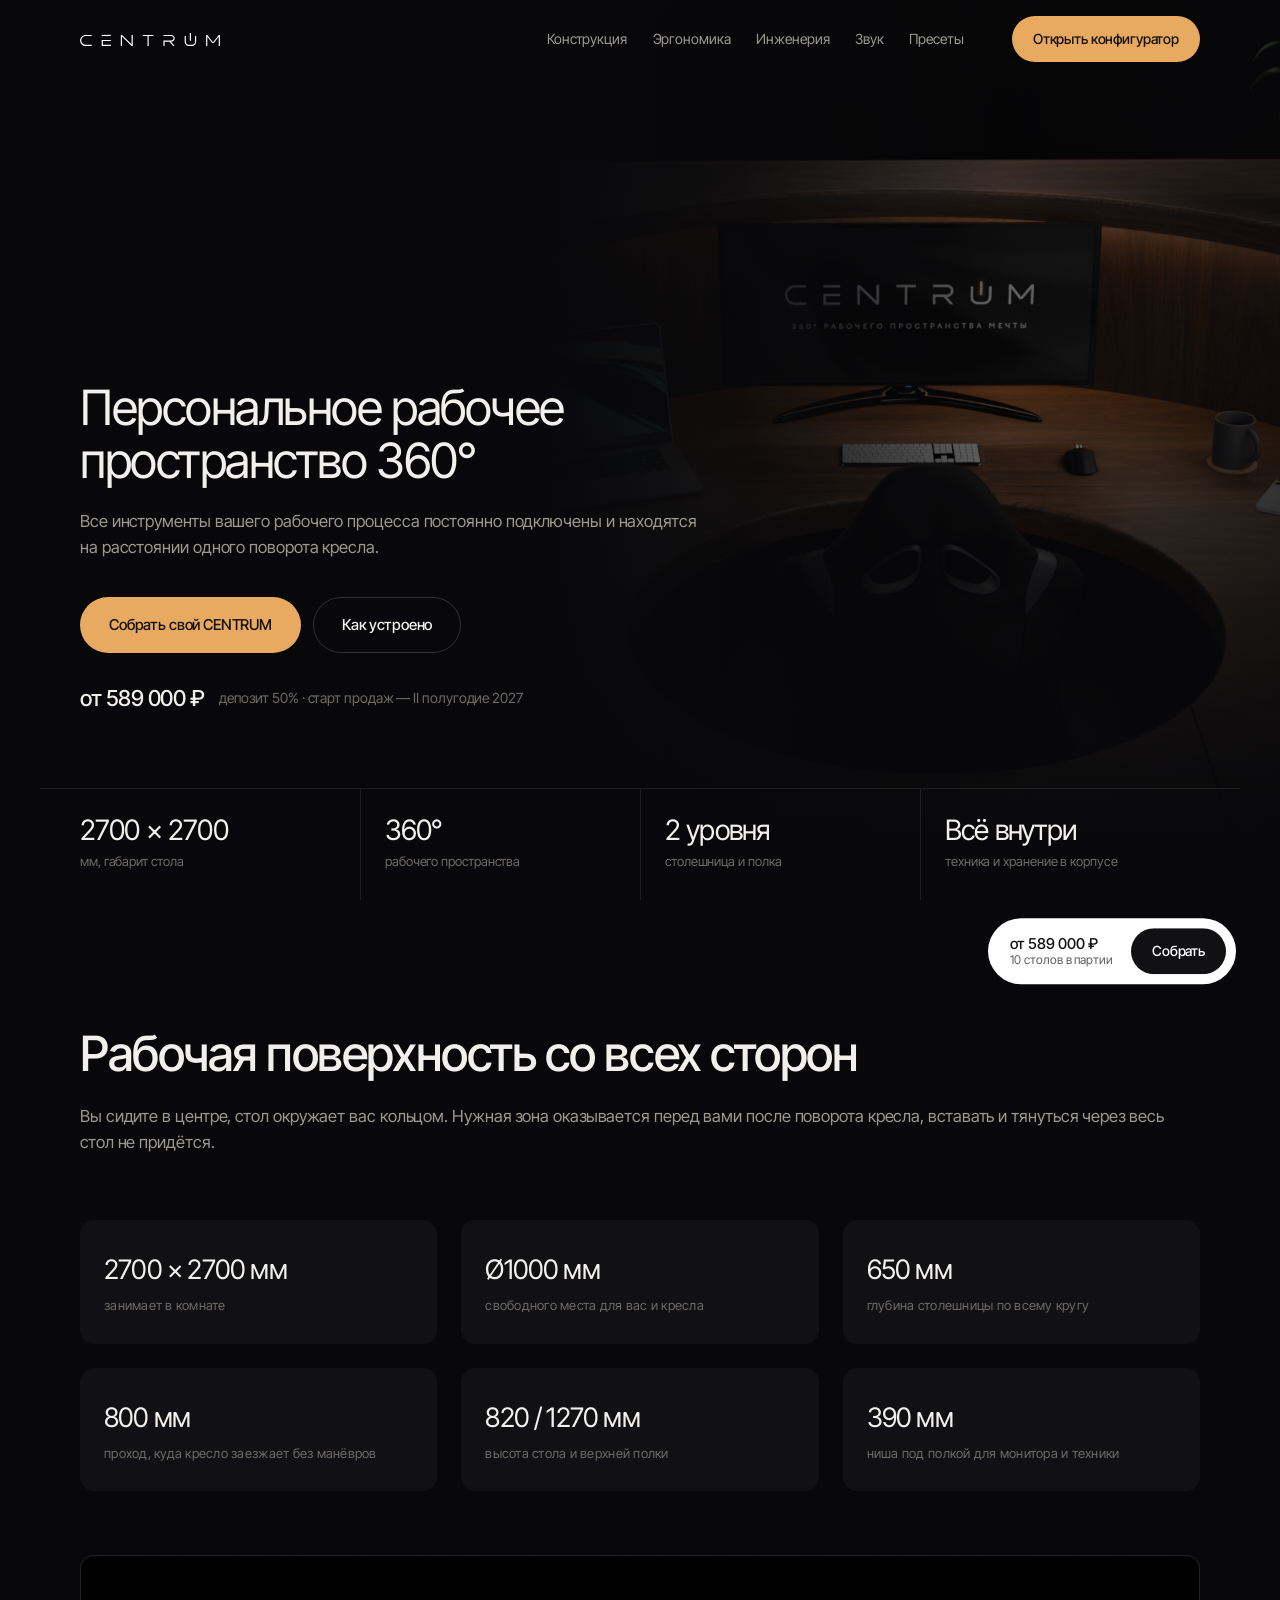
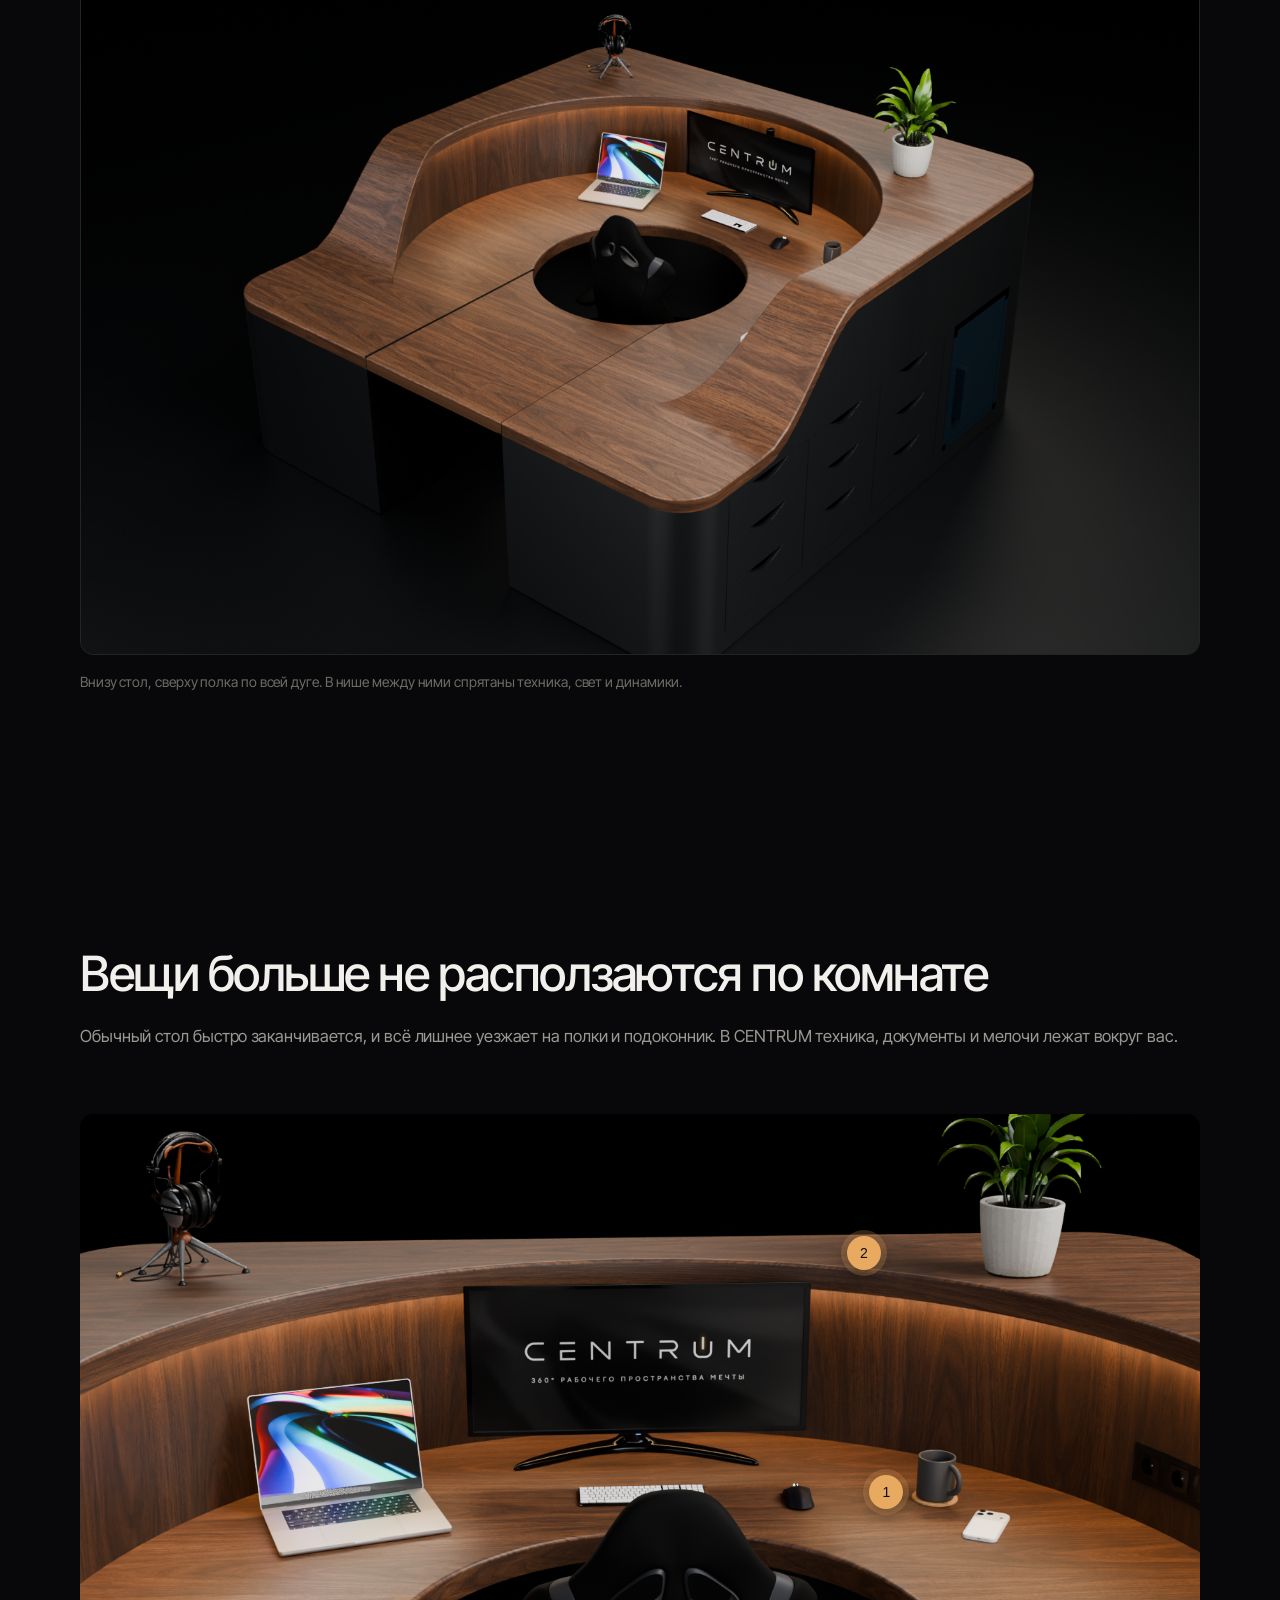
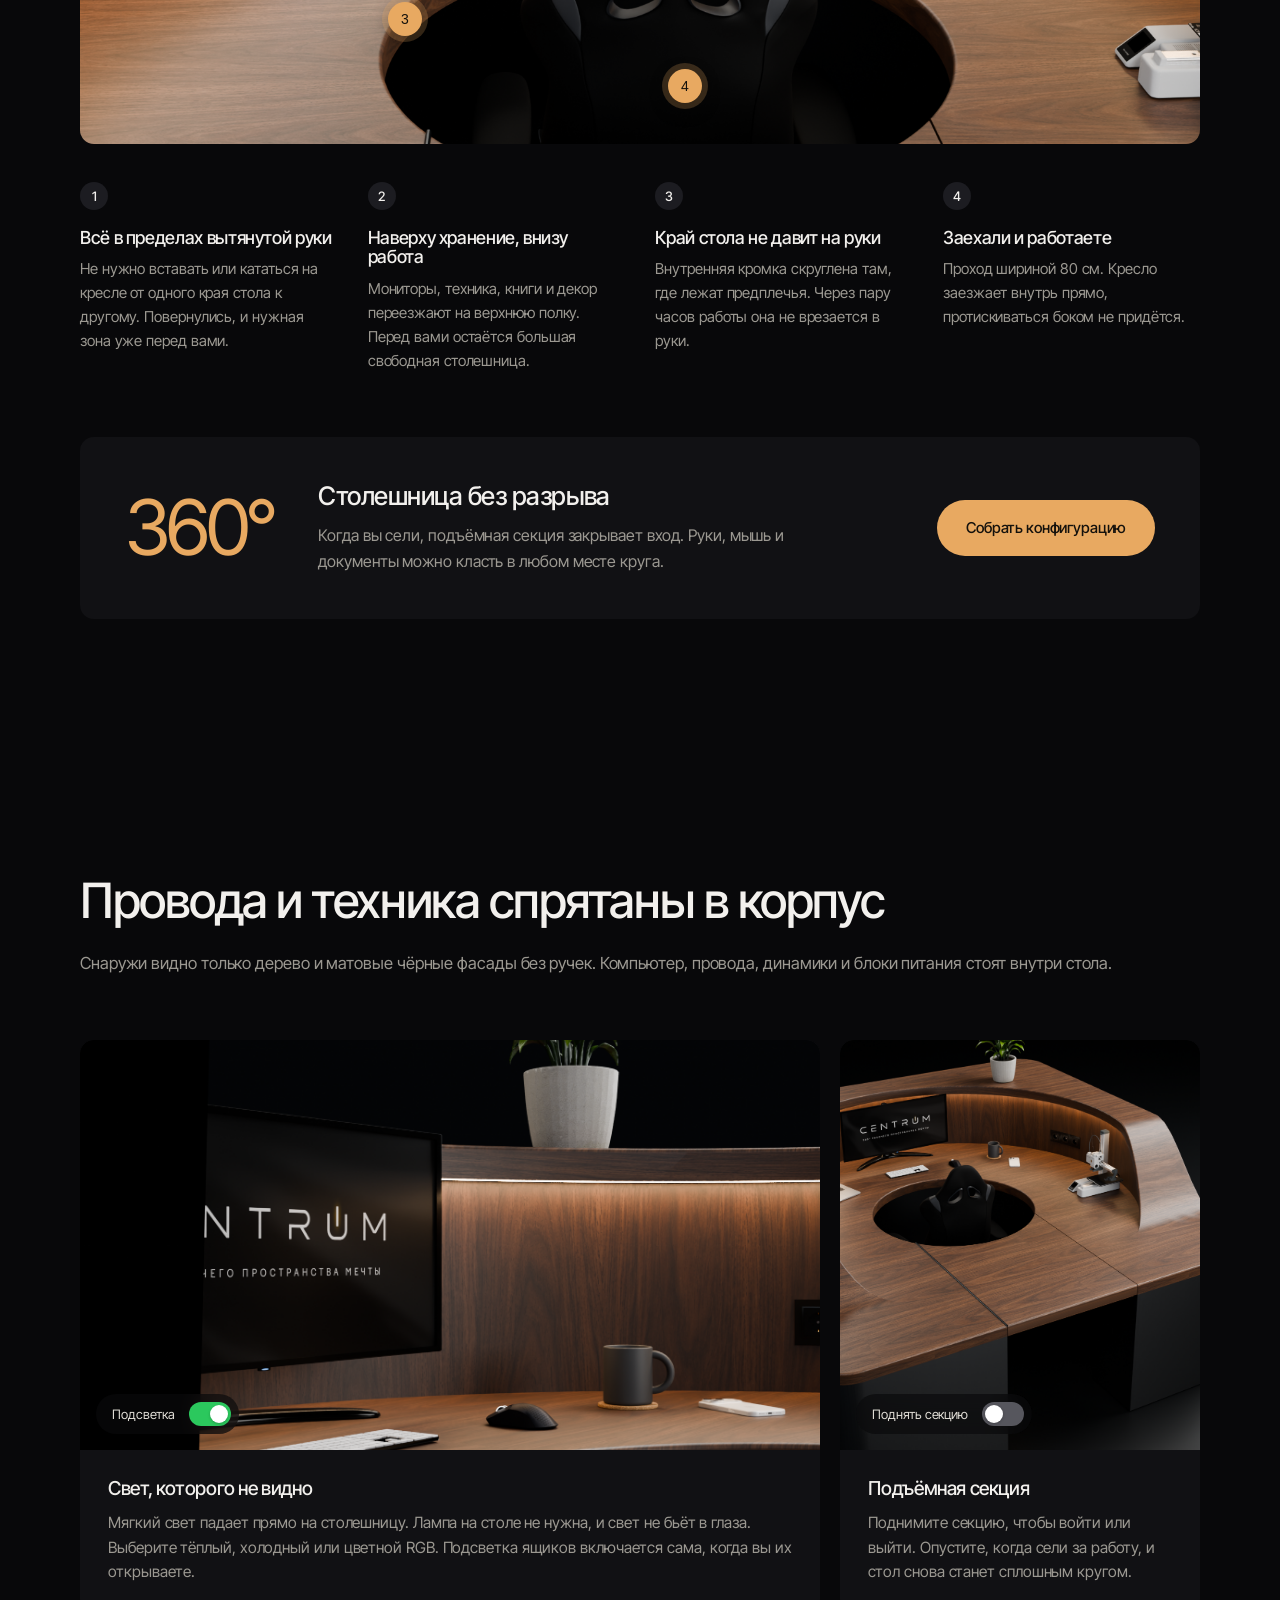
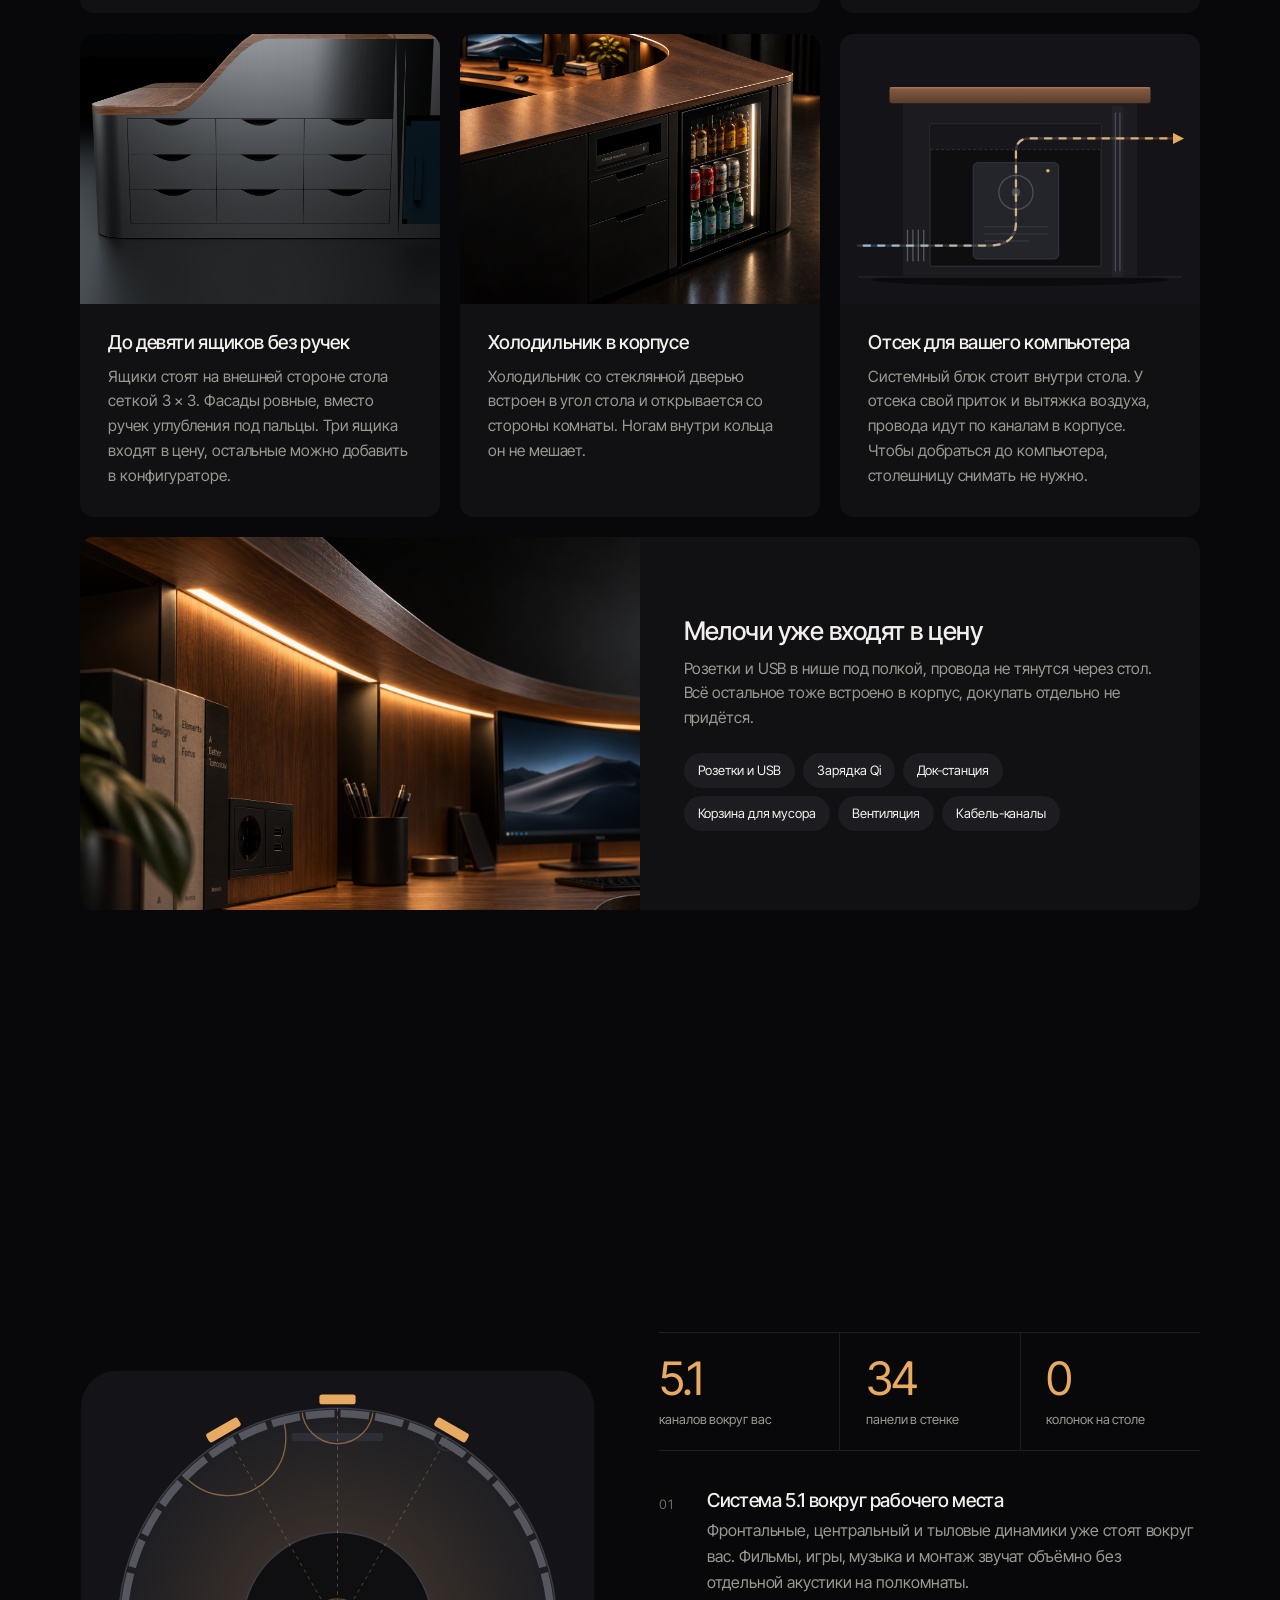
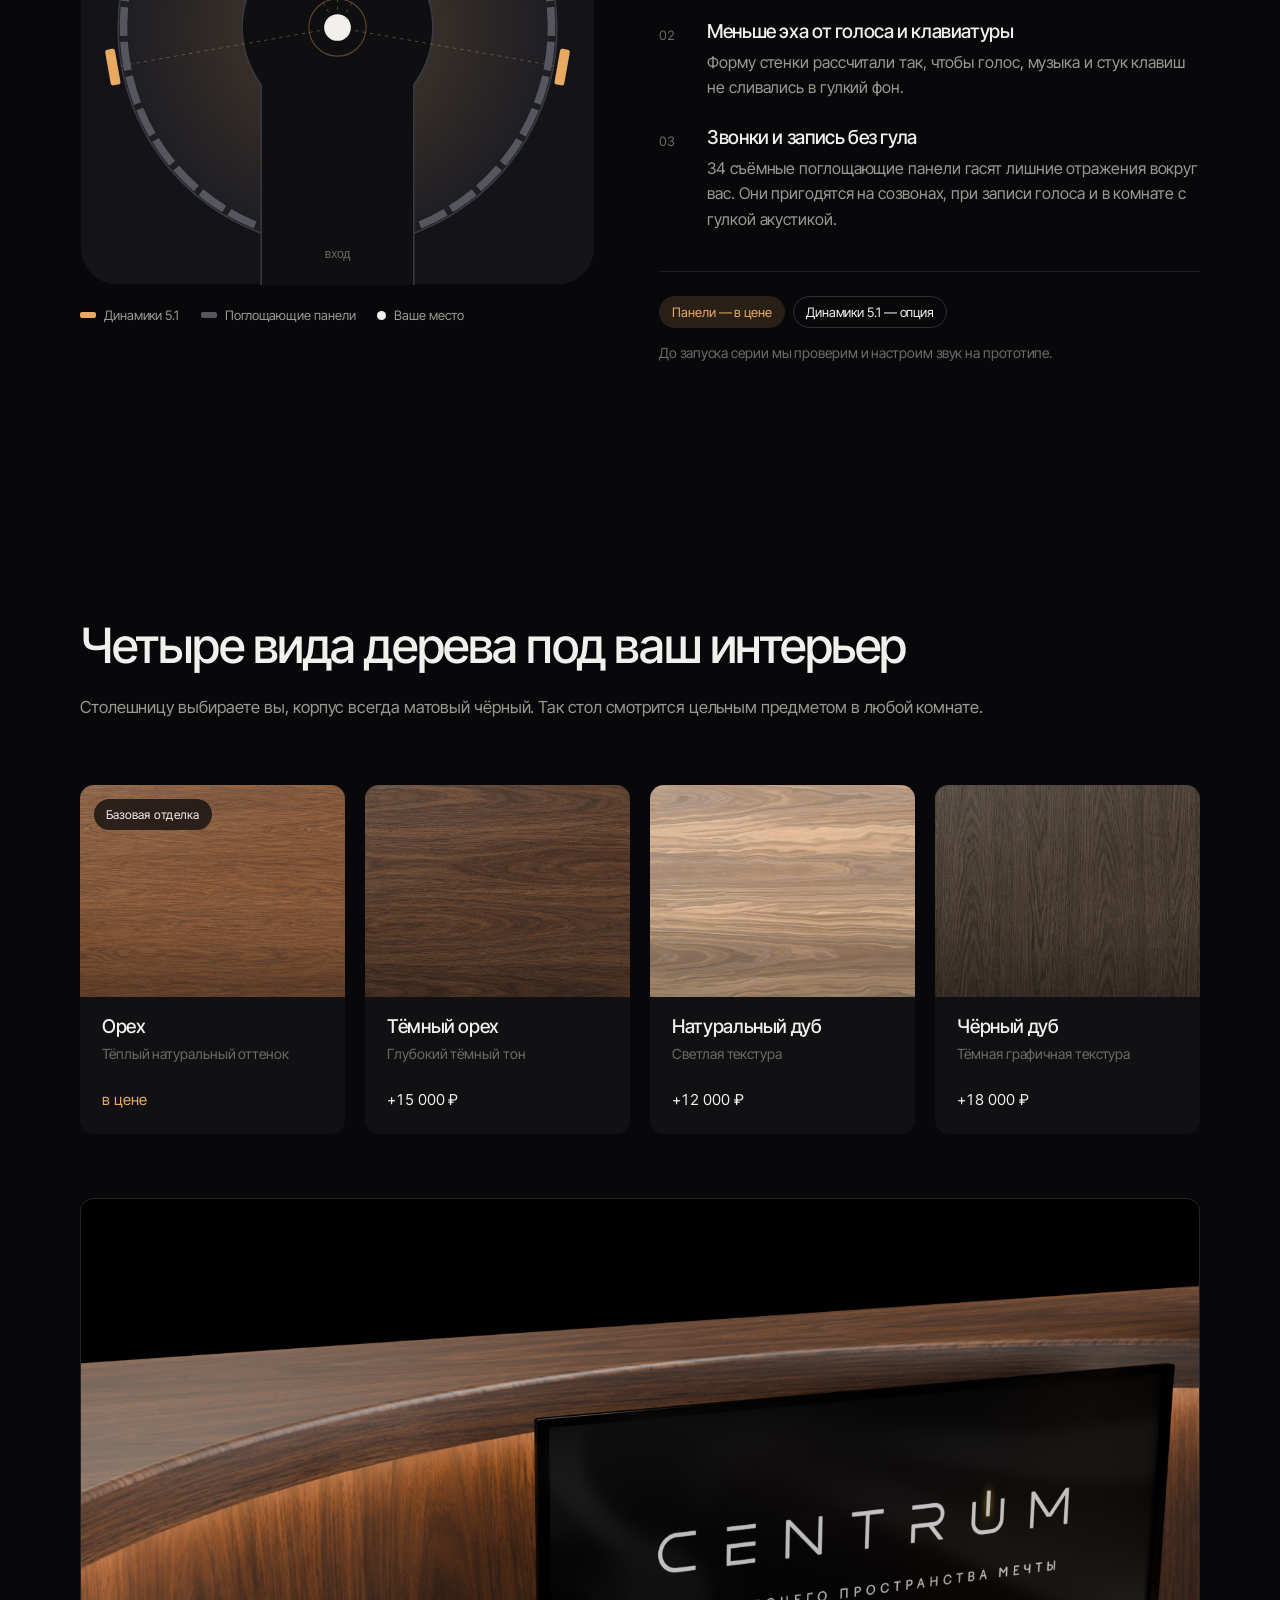
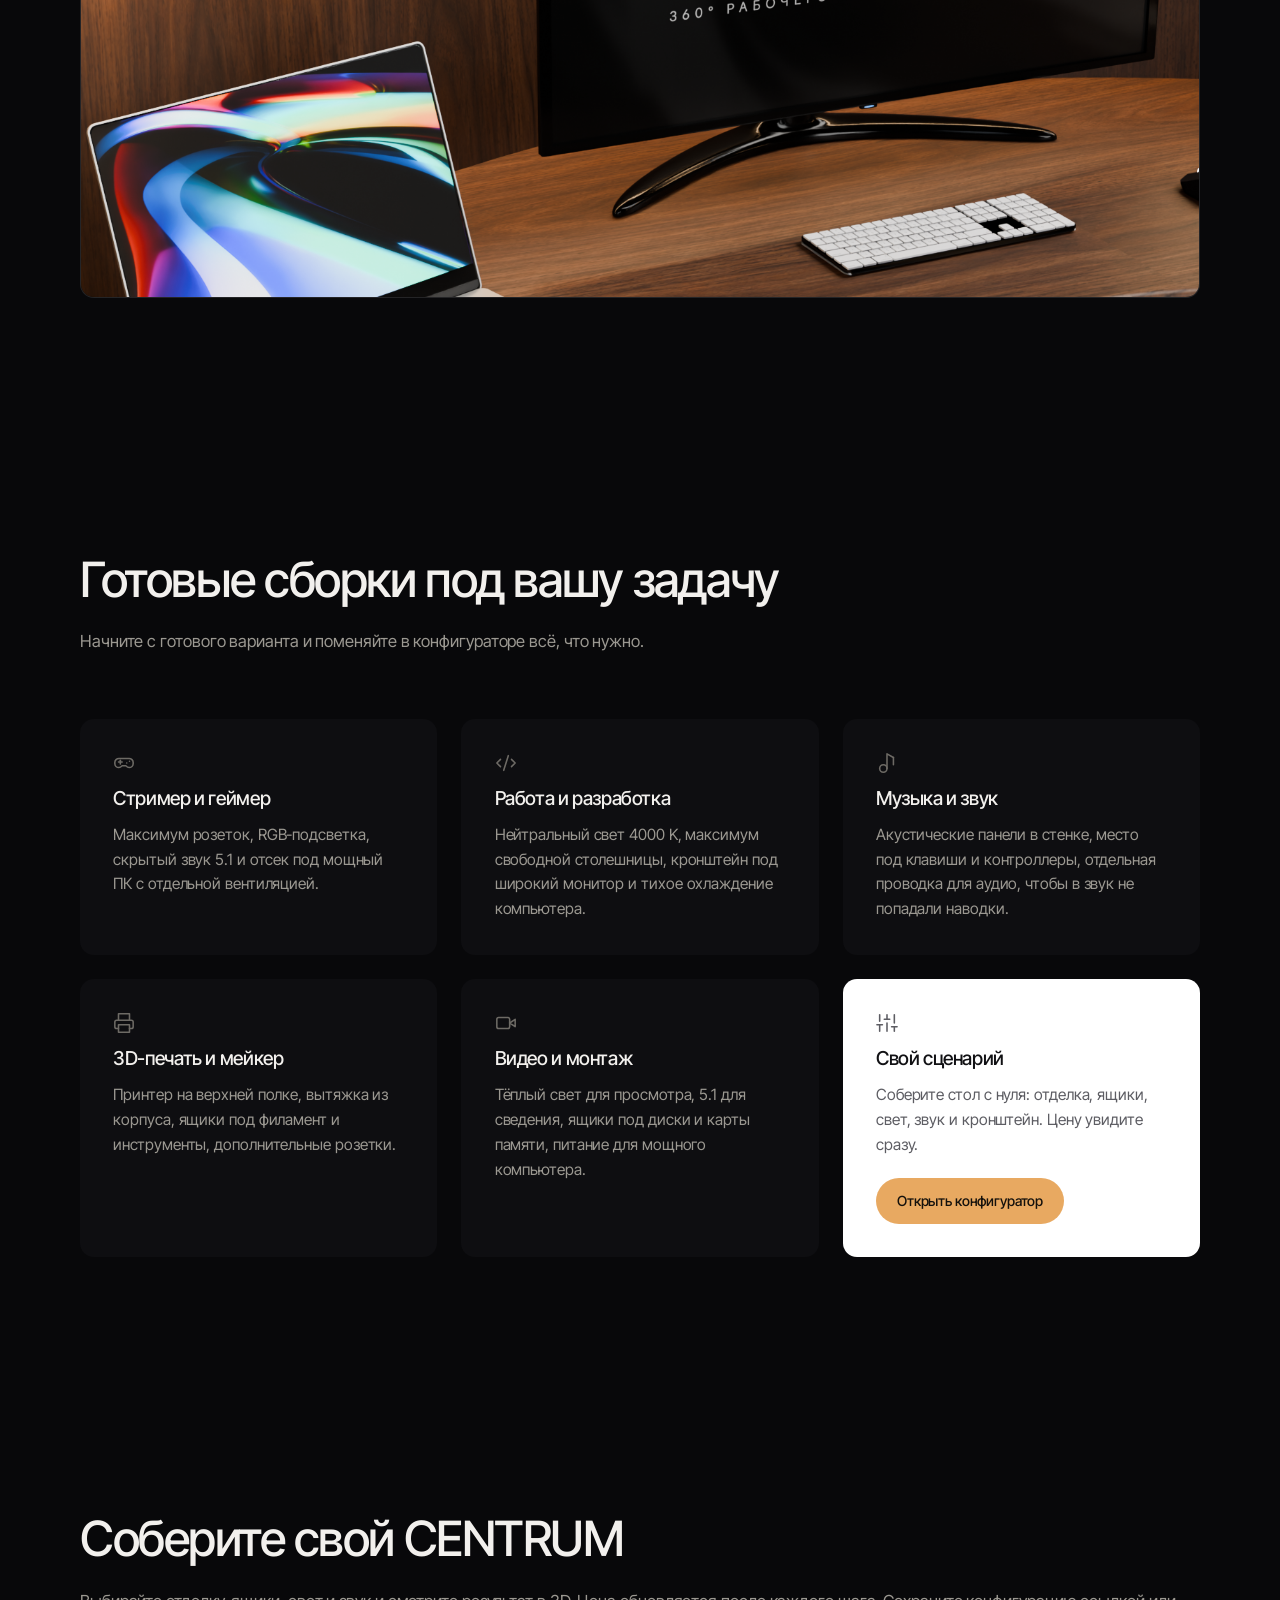
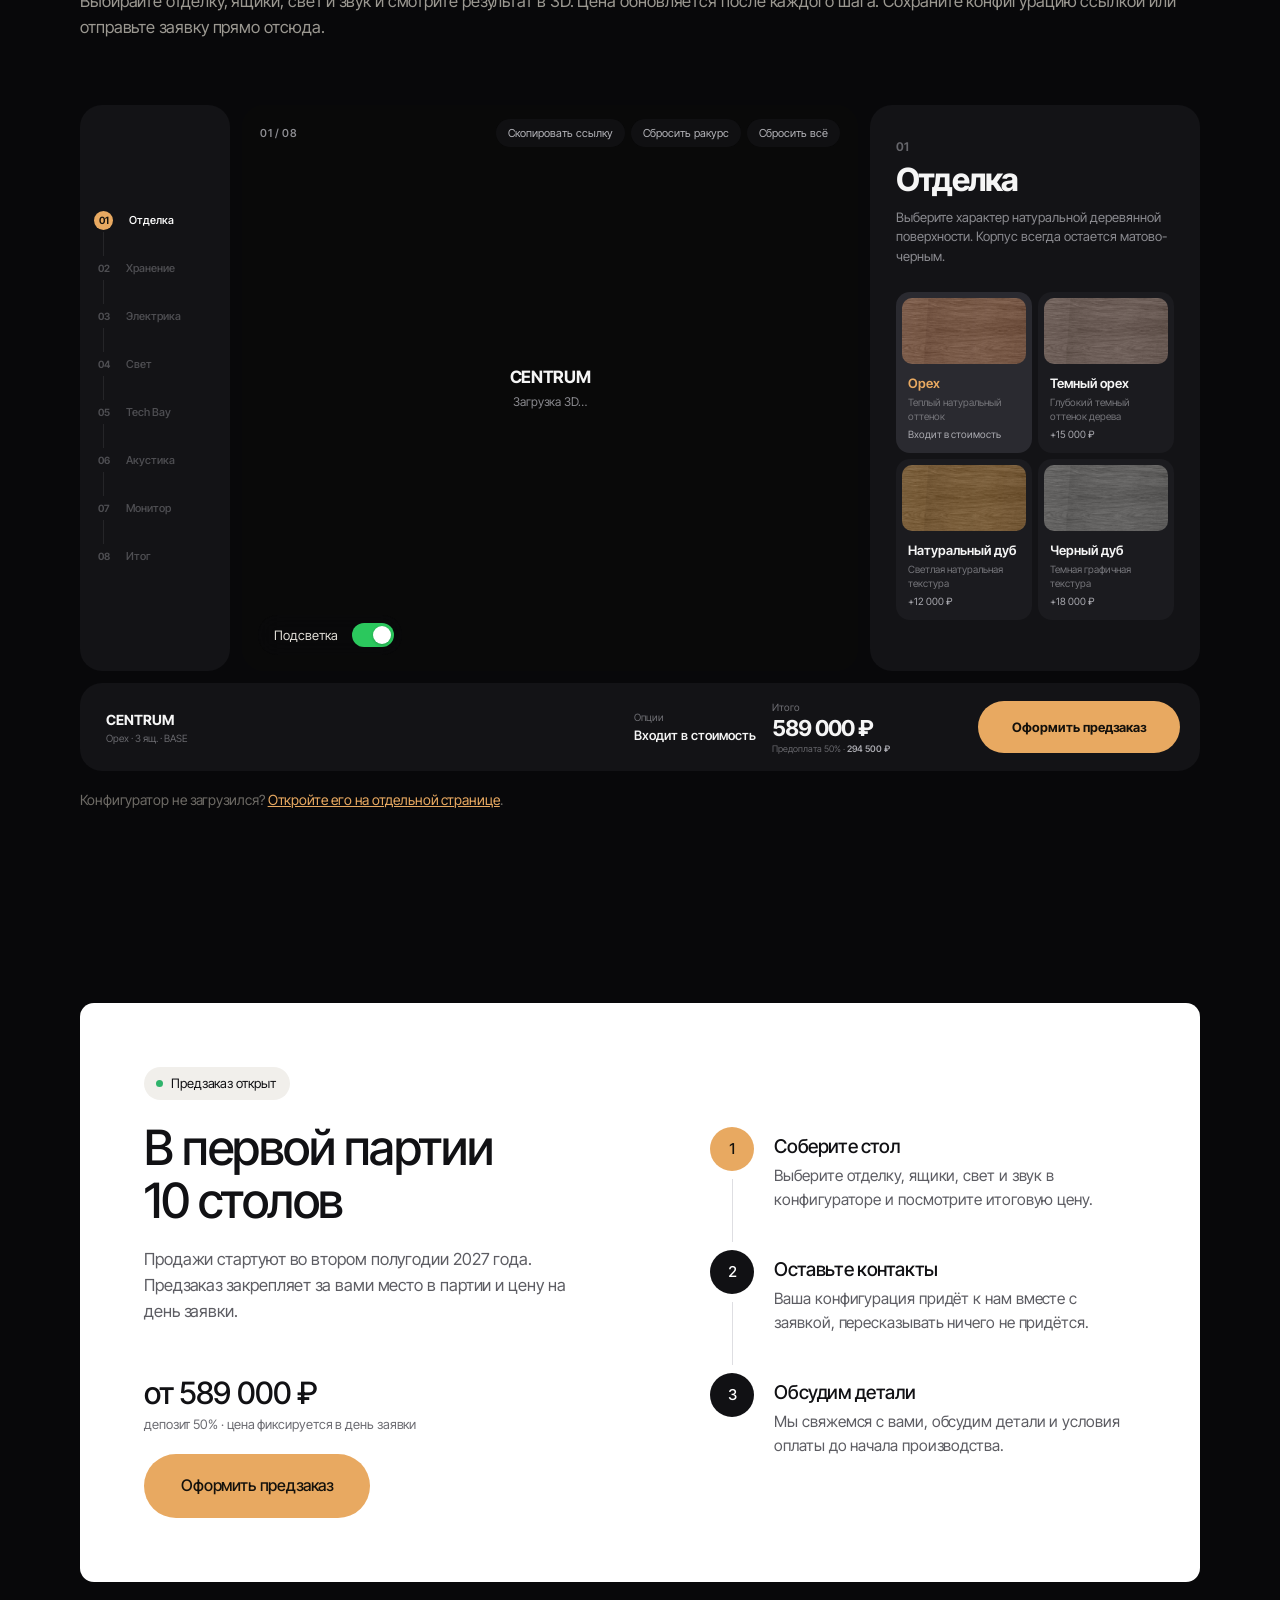
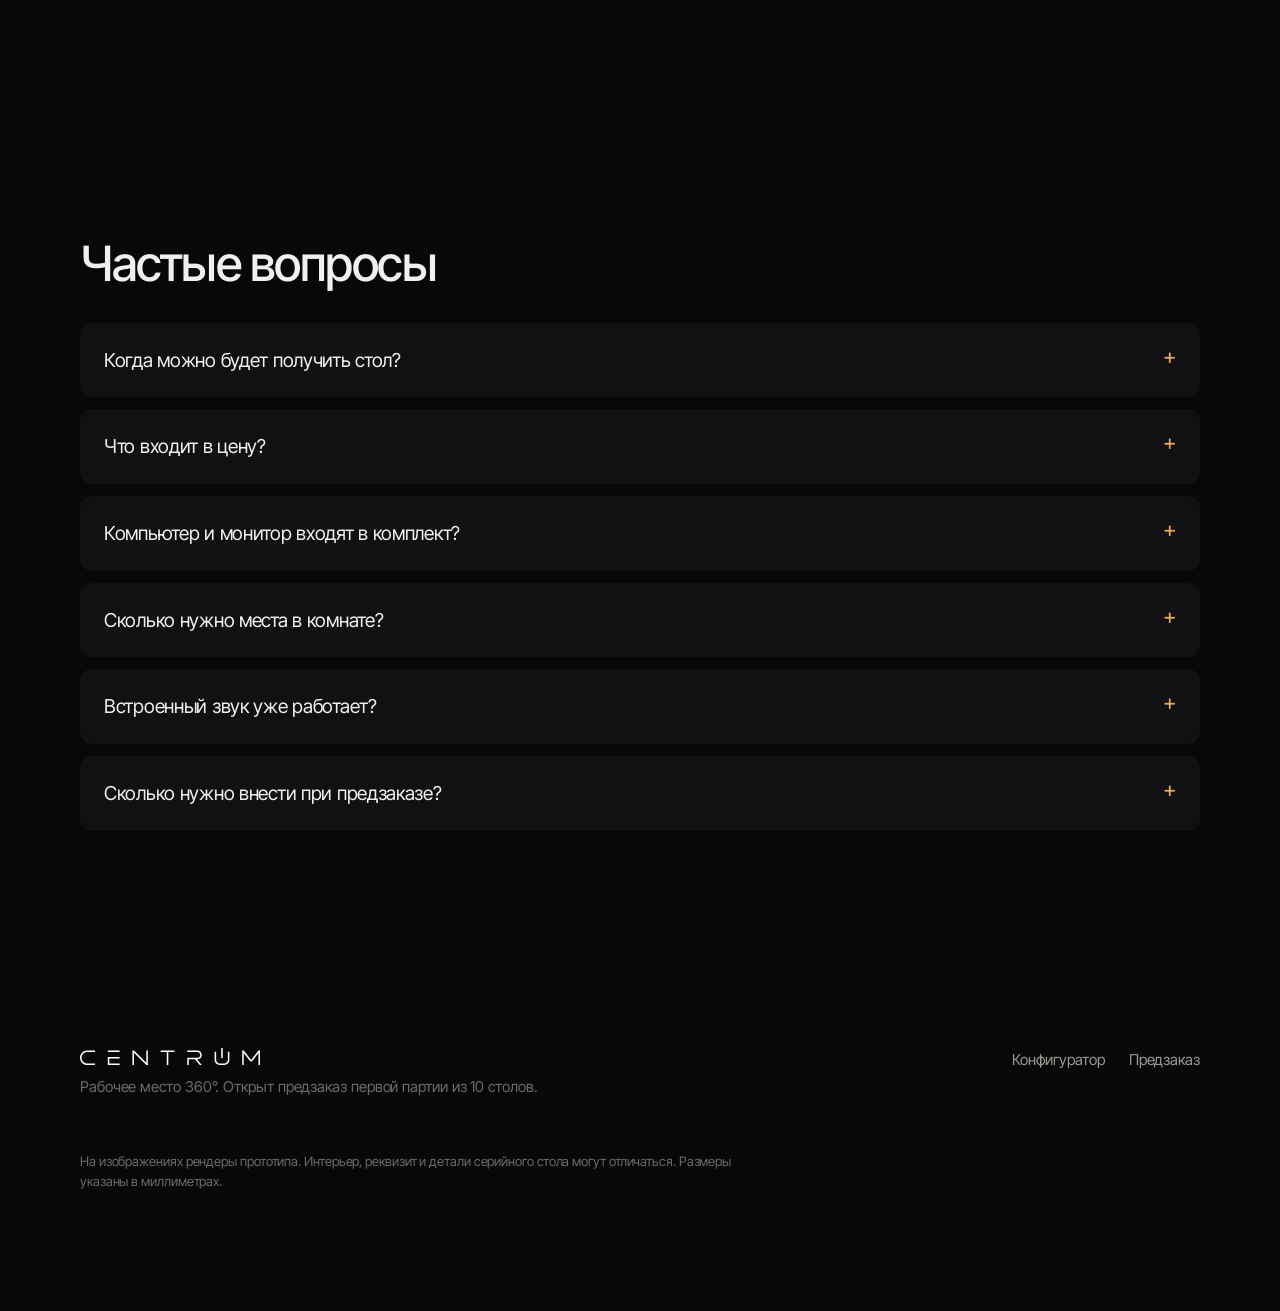
==== commit 6ab9f2e6: "Обновить конфигуратор и 3D-комплектацию" ====
--- a/index.html
+++ b/index.html
@@ -20,7 +20,7 @@
     <title>CENTRUM — кольцевая рабочая станция. Предзаказ</title>
     <meta
       name="description"
-      content="CENTRUM — кольцевая рабочая станция 2900 × 2900 мм: два уровня, скрытый компьютер, встроенный звук 5.1, свет, хранение и холодильник внутри корпуса. Лимитированная партия, предзаказ открыт."
+      content="CENTRUM — кольцевая рабочая станция 2700 × 2700 мм: два уровня, скрытый компьютер, встроенный звук 5.1, свет, хранение и холодильник внутри корпуса. Лимитированная партия, предзаказ открыт."
     />
     <meta name="robots" content="index, follow" />
     <link rel="canonical" href="https://centrum360.ru/" />
@@ -29,7 +29,7 @@
     <meta property="og:title" content="CENTRUM — кольцевая рабочая станция. Предзаказ" />
     <meta
       property="og:description"
-      content="Кольцевая рабочая станция 2900 × 2900 мм: два уровня, скрытый компьютер, звук 5.1, свет и хранение внутри корпуса. Лимитированная партия — 10 столов, предзаказ открыт."
+      content="Кольцевая рабочая станция 2700 × 2700 мм: два уровня, скрытый компьютер, звук 5.1, свет и хранение внутри корпуса. Лимитированная партия — 10 столов, предзаказ открыт."
     />
     <meta property="og:image" content="https://centrum360.ru/assets/landing/hero.png" />
     <meta property="og:url" content="https://centrum360.ru/" />
@@ -42,6 +42,7 @@
       href="https://fonts.googleapis.com/css2?family=Inter+Tight:wght@300;400;500;600&display=swap"
       rel="stylesheet"
     />
+    <link rel="stylesheet" href="toggle.css" />
     <link rel="stylesheet" href="landing.css" />
   </head>
   <body>
@@ -87,31 +88,31 @@
           </p>
         </div>
         <ul class="hero-strip">
-          <li>2900 × 2900 мм</li>
-          <li>360° рабочего пространства</li>
-          <li>Два уровня: стол и полка</li>
-          <li>Техника и хранение внутри</li>
+          <li><b>2700 × 2700</b><span>мм, габарит стола</span></li>
+          <li><b>360°</b><span>рабочего пространства</span></li>
+          <li><b>2 уровня</b><span>столешница и полка</span></li>
+          <li><b>Всё внутри</b><span>техника и хранение в корпусе</span></li>
         </ul>
       </section>
 
       <!-- ================= КОНСТРУКЦИЯ / ЧИСЛА ================= -->
       <section class="section" id="construction">
         <div class="section-head reveal">
-          <h2>Геометрия, из которой всё следует</h2>
+          <h2>Рабочая поверхность со всех сторон</h2>
           <p>
-            Наружный контур — скруглённый квадрат 2900 мм. Внутри — отверстие
-            Ø1200 мм, в котором находитесь вы и кресло. Всё остальное — пояс вокруг
-            этого отверстия.
+            Вы сидите в центре, стол окружает вас кольцом. Нужная зона
+            оказывается перед вами после поворота кресла, вставать и тянуться
+            через весь стол не придётся.
           </p>
         </div>
 
         <dl class="specs reveal">
-          <div><dt>2900 × 2900 мм</dt><dd>наружный габарит</dd></div>
-          <div><dt>Ø1200 мм</dt><dd>центральное отверстие</dd></div>
-          <div><dt>650 мм</dt><dd>глубина рабочей поверхности</dd></div>
-          <div><dt>800 мм</dt><dd>ширина прохода к креслу</dd></div>
-          <div><dt>820 / 1270 мм</dt><dd>отметки двух уровней</dd></div>
-          <div><dt>390 мм</dt><dd>чистая высота верхней ниши</dd></div>
+          <div><dt>2700 × 2700 мм</dt><dd>занимает в комнате</dd></div>
+          <div><dt>Ø1000 мм</dt><dd>свободного места для вас и кресла</dd></div>
+          <div><dt>650 мм</dt><dd>глубина столешницы по всему кругу</dd></div>
+          <div><dt>800 мм</dt><dd>проход, куда кресло заезжает без манёвров</dd></div>
+          <div><dt>820 / 1270 мм</dt><dd>высота стола и верхней полки</dd></div>
+          <div><dt>390 мм</dt><dd>ниша под полкой для монитора и техники</dd></div>
         </dl>
 
         <figure class="figure figure-wide reveal">
@@ -122,8 +123,8 @@
             loading="lazy"
           />
           <figcaption>
-            Пояс делится на два яруса. Нижний — рабочий, верхний — полка на всю
-            дугу. Между ними ниша высотой 390 мм: туда уходит техника, свет и звук.
+            Внизу стол, сверху полка по всей дуге. В нише между ними спрятаны
+            техника, свет и динамики.
           </figcaption>
         </figure>
       </section>
@@ -131,64 +132,65 @@
       <!-- ================= ЭРГОНОМИКА ================= -->
       <section class="section" id="ergonomics">
         <div class="section-head reveal">
-          <h2>Не стол, а пространство вокруг вас</h2>
+          <h2>Вещи больше не расползаются по комнате</h2>
           <p>
-            Обычный стол заканчивается там, где заканчивается столешница. CENTRUM
-            окружает вас рабочей поверхностью — техника, документы и нужные вещи
-            остаются рядом, а не расползаются по комнате.
-          </p>
-        </div>
-
-        <div class="split reveal">
-          <figure class="figure">
+            Обычный стол быстро заканчивается, и всё лишнее уезжает на полки и
+            подоконник. В CENTRUM техника, документы и мелочи лежат вокруг вас.
+          </p>
+        </div>
+
+        <div class="ergo reveal" data-ergo>
+          <figure class="ergo-figure no-photo-zoom">
             <img
               data-ergonomics-image
               src="output/render/premium/camera-premium-02-workspace-1600.png"
               alt="Вид от кресла: монитор в нише верхнего яруса, рабочая поверхность пустая"
               loading="lazy"
             />
+            <button class="ergo-spot tip-below" type="button" style="left: 72%; top: 60.1%" data-spot="1" aria-label="Всё в пределах вытянутой руки">
+              1
+              <span class="ergo-tip" aria-hidden="true"><b>Всё в пределах вытянутой руки</b>Не нужно вставать или кататься на кресле от одного края стола к другому. Повернулись, и нужная зона уже перед вами.</span>
+            </button>
+            <button class="ergo-spot tip-below" type="button" style="left: 70%; top: 22.1%" data-spot="2" aria-label="Наверху хранение, внизу работа">
+              2
+              <span class="ergo-tip" aria-hidden="true"><b>Наверху хранение, внизу работа</b>Мониторы, техника, книги и декор переезжают на верхнюю полку. Перед вами остаётся большая свободная столешница.</span>
+            </button>
+            <button class="ergo-spot tip-above" type="button" style="left: 29%; top: 80.2%" data-spot="3" aria-label="Край стола не давит на руки">
+              3
+              <span class="ergo-tip" aria-hidden="true"><b>Край стола не давит на руки</b>Внутренняя кромка скруглена там, где лежат предплечья. Через пару часов работы она не врезается в руки.</span>
+            </button>
+            <button class="ergo-spot tip-above" type="button" style="left: 54%; top: 90.9%" data-spot="4" aria-label="Заехали и работаете">
+              4
+              <span class="ergo-tip" aria-hidden="true"><b>Заехали и работаете</b>Проход шириной 80 см. Кресло заезжает внутрь прямо, протискиваться боком не придётся.</span>
+            </button>
           </figure>
-          <div class="split-text">
-            <div class="point">
-              <h3>Все в пределах вытянутой руки</h3>
-              <p>
-                Не надо вставать или кататься на кресле от одного края стола к
-                другому. Просто повернулись — и нужная зона уже перед вами.
-              </p>
-            </div>
-            <div class="point">
-              <h3>Работа отдельно, хранение отдельно</h3>
-              <p>
-                Два уровня помогают разгрузить основную поверхность. Мониторы,
-                техника, книги и декор можно убрать наверх, оставив перед собой
-                большое чистое пространство для работы.
-              </p>
-            </div>
-            <div class="point">
-              <h3>Можно нормально опереться руками</h3>
-              <p>
-                Внутренний край плавно скруглен там, где лежат предплечья. Никакой
-                острой кромки, которая через пару часов начинает бесить.
-              </p>
-            </div>
-            <div class="point">
+          <ol class="ergo-points">
+            <li data-spot="1">
+              <h3>Всё в пределах вытянутой руки</h3>
+              <p>Не нужно вставать или кататься на кресле от одного края стола к другому. Повернулись, и нужная зона уже перед вами.</p>
+            </li>
+            <li data-spot="2">
+              <h3>Наверху хранение, внизу работа</h3>
+              <p>Мониторы, техника, книги и декор переезжают на верхнюю полку. Перед вами остаётся большая свободная столешница.</p>
+            </li>
+            <li data-spot="3">
+              <h3>Край стола не давит на руки</h3>
+              <p>Внутренняя кромка скруглена там, где лежат предплечья. Через пару часов работы она не врезается в руки.</p>
+            </li>
+            <li data-spot="4">
               <h3>Заехали и работаете</h3>
-              <p>
-                Проход достаточно широкий, чтобы спокойно заехать внутрь на кресле
-                без боковых маневров и попыток протиснуться.
-              </p>
-            </div>
-          </div>
+              <p>Проход шириной 80 см. Кресло заезжает внутрь прямо, протискиваться боком не придётся.</p>
+            </li>
+          </ol>
         </div>
 
         <div class="callout reveal">
+          <b class="callout-num">360°</b>
           <div>
-            <h3>Вход закрывается — кольцо замыкается</h3>
-            <p>
-              Подъёмная секция 793 × 1003 × 60 мм встаёт в проём с зазорами 3 и
-              4 мм и превращает кольцо в замкнутую петлю: рабочая поверхность идёт
-              на все 360°. Открывается до упора на 100° и стоит у левой кромки
-              входа.
+            <h3>Столешница без разрыва</h3>
+            <p>
+              Когда вы сели, подъёмная секция закрывает вход. Руки, мышь и
+              документы можно класть в любом месте круга.
             </p>
           </div>
           <a class="btn btn-primary" href="#configurator">Собрать конфигурацию</a>
@@ -198,38 +200,16 @@
       <!-- ================= ИНЖЕНЕРИЯ ================= -->
       <section class="section" id="engineering">
         <div class="section-head reveal">
-          <h2>Вся техника — внутри корпуса</h2>
+          <h2>Провода и техника спрятаны в корпус</h2>
           <p>
-            Снаружи CENTRUM — деревянная поверхность и матово-чёрные фасады без
-            ручек. Провода, компьютер, вентиляция, динамики и блоки питания живут
-            в теле стола.
-          </p>
-        </div>
-
-        <div class="cards reveal">
-          <article class="card">
-            <h3>Tech Bay</h3>
-            <p>
-              Ниша под системный блок внутри корпуса: раздельные приточный и
-              вытяжной тракты, кабельные трассы в теле стола, сервисный доступ без
-              демонтажа рабочей поверхности. Компьютер — ваш, ниша к нему
-              подготовлена.
-            </p>
-          </article>
-          <article class="card">
-            <h3>Свет, которого не видно</h3>
-            <p>
-              Мягкий свет прямо на рабочую поверхность, без лампы на столе и без
-              слепящего источника перед глазами. Выбирайте теплый, холодный или
-              RGB свет под настроение. А подсветка ящиков будет включаться сама
-              при открытии
-            </p>
-            <div class="light-demo" data-light-demo data-state="on">
-              <label class="light-toggle">
-                <span>LED-подсветка</span>
-                <input type="checkbox" data-light-toggle aria-label="Включить LED-подсветку" checked />
-                <span class="light-toggle-control" aria-hidden="true"></span>
-              </label>
+            Снаружи видно только дерево и матовые чёрные фасады без ручек.
+            Компьютер, провода, динамики и блоки питания стоят внутри стола.
+          </p>
+        </div>
+
+        <div class="bento reveal">
+          <article class="tile tile-wide">
+            <div class="light-demo tile-media" data-light-demo data-state="on">
               <div class="light-demo-media">
                 <img
                   data-light-image
@@ -248,45 +228,24 @@
                   loading="lazy"
                 />
               </div>
-            </div>
-          </article>
-          <article class="card">
-            <h3>Хранение</h3>
-            <p>
-              Девять ящиков сеткой 3 × 3 на участке 1800 мм наружного фасада.
-              Ровные фасады, тонкие зазоры, утопленные пальцевые вырезы — никаких
-              выступающих ручек. В базе — три ящика, остальные добавляются в
-              конфигураторе.
-            </p>
-              <div class="card-media">
-                <img
-                  data-storage-image
-                  src="output/render/premium/drawers-detail-1600.png"
-                  alt="CENTRUM с ящиками на наружном фасаде"
-                loading="lazy"
-              />
-            </div>
-          </article>
-          <article class="card">
-            <h3>Холодильник</h3>
-            <p>
-              Модуль в углу фасада: стеклянная дверь, глубина 460 мм, высота
-              639 мм. Открывается снаружи кольца и не отнимает место у ног.
-            </p>
-          </article>
-          <article class="card">
-            <h3>Подъёмная секция</h3>
-            <p>
-              Секция закрывает проход и превращает рабочее место в замкнутое
-              кольцо. Поднимите её, когда нужно войти внутрь, и опустите после
-              работы — поверхность снова становится цельной.
-            </p>
-            <div class="light-demo" data-light-demo data-state="off">
-              <label class="light-toggle">
-                <span>Поднять секцию</span>
-                <input type="checkbox" data-light-toggle aria-label="Поднять подъёмную секцию" />
-                <span class="light-toggle-control" aria-hidden="true"></span>
+              <label class="toggle-pill light-toggle">
+                <span>Подсветка</span>
+                <input type="checkbox" class="toggle-input" data-light-toggle aria-label="Включить LED-подсветку" checked />
+                <span class="toggle" aria-hidden="true"></span>
               </label>
+            </div>
+            <div class="tile-body">
+              <h3>Свет, которого не видно</h3>
+              <p>
+                Мягкий свет падает прямо на столешницу. Лампа на столе не нужна,
+                и свет не бьёт в глаза. Выберите тёплый, холодный или цветной RGB.
+                Подсветка ящиков включается сама, когда вы их открываете.
+              </p>
+            </div>
+          </article>
+
+          <article class="tile">
+            <div class="light-demo tile-media" data-light-demo data-state="off">
               <div class="light-demo-media">
                 <img
                   data-light-image
@@ -307,111 +266,226 @@
                   loading="lazy"
                 />
               </div>
-            </div>
-          </article>
-          <article class="card">
-            <h3>Мелочи, которые решают</h3>
-            <p>
-              Мусорный модуль, Dock и Qi-площадки, вентиляционные каналы с
-              обслуживанием, кабель-менеджмент по всем трассам, матово-чёрный
-              корпус. Всё это входит в базу, а не докупается.
-            </p>
-          </article>
-        </div>
-
-        <div class="duo reveal">
-          <figure class="figure">
-            <img
-              src="assets/photo/led.png"
-              alt="LED-линия в пазу верхнего выступа, розетка и USB в нише"
-              loading="lazy"
-            />
-            <figcaption>Свет и розетки вынесены в нишу верхнего яруса.</figcaption>
-          </figure>
-          <figure class="figure">
-            <img
-              src="assets/photo/mini-fridge.png"
-              alt="Холодильник со стеклянной дверью и ящики без ручек на наружном фасаде"
-              loading="lazy"
-            />
-            <figcaption>Наружный фасад: ящики без ручек и холодильник в углу.</figcaption>
-          </figure>
+              <label class="toggle-pill light-toggle">
+                <span>Поднять секцию</span>
+                <input type="checkbox" class="toggle-input" data-light-toggle aria-label="Поднять подъёмную секцию" />
+                <span class="toggle" aria-hidden="true"></span>
+              </label>
+            </div>
+            <div class="tile-body">
+              <h3>Подъёмная секция</h3>
+              <p>
+                Поднимите секцию, чтобы войти или выйти. Опустите, когда сели за
+                работу, и стол снова станет сплошным кругом.
+              </p>
+            </div>
+          </article>
+
+          <article class="tile">
+            <div class="tile-media card-media">
+              <img
+                data-storage-image
+                src="output/render/premium/drawers-detail-1600.png"
+                alt="CENTRUM с ящиками на наружном фасаде"
+                loading="lazy"
+              />
+            </div>
+            <div class="tile-body">
+              <h3>До девяти ящиков без ручек</h3>
+              <p>
+                Ящики стоят на внешней стороне стола сеткой 3 × 3. Фасады ровные,
+                вместо ручек углубления под пальцы. Три ящика входят в цену,
+                остальные можно добавить в конфигураторе.
+              </p>
+            </div>
+          </article>
+
+          <article class="tile">
+            <div class="tile-media card-media">
+              <img
+                src="assets/photo/mini-fridge.png"
+                alt="Холодильник со стеклянной дверью и ящики без ручек на наружном фасаде"
+                loading="lazy"
+              />
+            </div>
+            <div class="tile-body">
+              <h3>Холодильник в корпусе</h3>
+              <p>
+                Холодильник со стеклянной дверью встроен в угол стола и
+                открывается со стороны комнаты. Ногам внутри кольца он не мешает.
+              </p>
+            </div>
+          </article>
+
+          <article class="tile">
+            <div class="tile-media tile-diagram">
+              <img
+                src="assets/landing/tech-bay.svg"
+                alt="Разрез отсека: воздух заходит через фильтр в фасаде, проходит через системный блок и выходит в боковую стенку"
+                loading="lazy"
+              />
+            </div>
+            <div class="tile-body">
+              <h3>Отсек для вашего компьютера</h3>
+              <p>
+                Системный блок стоит внутри стола. У отсека свой приток и вытяжка
+                воздуха, провода идут по каналам в корпусе. Чтобы добраться до
+                компьютера, столешницу снимать не нужно.
+              </p>
+            </div>
+          </article>
+
+          <article class="tile tile-row">
+            <div class="tile-media card-media">
+              <img
+                src="assets/photo/led.png"
+                alt="LED-линия в пазу верхнего выступа, розетка и USB в нише"
+                loading="lazy"
+              />
+            </div>
+            <div class="tile-body">
+              <h3>Мелочи уже входят в цену</h3>
+              <p>
+                Розетки и USB в нише под полкой, провода не тянутся через стол.
+                Всё остальное тоже встроено в корпус, докупать отдельно не
+                придётся.
+              </p>
+              <ul class="tile-chips">
+                <li>Розетки и USB</li>
+                <li>Зарядка Qi</li>
+                <li>Док-станция</li>
+                <li>Корзина для мусора</li>
+                <li>Вентиляция</li>
+                <li>Кабель-каналы</li>
+              </ul>
+            </div>
+          </article>
         </div>
       </section>
 
       <!-- ================= ЗВУК ================= -->
       <section class="section section-sound" id="sound">
         <div class="section-head reveal">
-          <h2>Звук встроен в CENTRUM</h2>
+          <h2>Объёмный звук без колонок на столе</h2>
           <p>
-            Пять динамиков спрятаны прямо в стенке. Никаких колонок на столе,
-            проводов и лишних стоек — рабочая поверхность остается чистой, а
-            звук окружает вас со всех сторон.
-          </p>
-        </div>
-
-        <div class="split-text sound-text reveal">
-            <div class="point">
-              <h3>Настоящий 5.1 без колонок перед глазами</h3>
-              <p>
-                Фронтальные, центральный и тыловые каналы уже находятся вокруг
-                рабочего места. Для фильмов, игр, музыки или монтажа — объемный
-                звук без отдельной акустической системы, занимающей половину
-                комнаты.
-              </p>
-            </div>
-            <div class="point">
-              <h3>Стенка помогает звуку, а не мешает ему</h3>
-              <p>
-                Форма CENTRUM рассчитана так, чтобы отражения не превращали голос,
-                музыку и клавиатуру в гулкую кашу. Внутренняя акустика делает звук
-                чище и комфортнее даже при долгой работе.
-              </p>
-            </div>
-            <div class="point">
-              <h3>Акустическая обработка уже внутри</h3>
-              <p>
-                34 съемных поглощающих элемента гасят лишние отражения вокруг
-                рабочего места. Особенно заметно это при звонках, записи голоса,
-                работе с музыкой и просто в комнате с плохой акустикой.
-              </p>
-            </div>
-            <p class="note">
-              Акустическая обработка входит в базовую комплектацию. Система 5.1 —
-              опция. Перед серийным производством акустика будет проверена и
-              настроена на реальном прототипе.
-            </p>
+            Пять динамиков спрятаны в стенке стола. Столешница остаётся
+            свободной, а звук идёт со всех сторон.
+          </p>
+        </div>
+
+        <div class="sound reveal">
+          <figure class="sound-plan">
+            <img
+              src="assets/landing/sound-plan.svg"
+              alt="План стола сверху: пять динамиков 5.1 и 34 поглощающие панели по внутренней стенке, в центре — место человека"
+              width="2700"
+              height="2700"
+              loading="lazy"
+            />
+            <figcaption class="sound-legend">
+              <span><i class="dot dot-speaker"></i>Динамики 5.1</span>
+              <span><i class="dot dot-panel"></i>Поглощающие панели</span>
+              <span><i class="dot dot-you"></i>Ваше место</span>
+            </figcaption>
+          </figure>
+
+          <div class="sound-body">
+            <dl class="sound-stats">
+              <div><dt>5.1</dt><dd>каналов вокруг вас</dd></div>
+              <div><dt>34</dt><dd>панели в стенке</dd></div>
+              <div><dt>0</dt><dd>колонок на столе</dd></div>
+            </dl>
+
+            <ol class="sound-points">
+              <li>
+                <h3>Система 5.1 вокруг рабочего места</h3>
+                <p>
+                  Фронтальные, центральный и тыловые динамики уже стоят вокруг
+                  вас. Фильмы, игры, музыка и монтаж звучат объёмно без
+                  отдельной акустики на полкомнаты.
+                </p>
+              </li>
+              <li>
+                <h3>Меньше эха от голоса и клавиатуры</h3>
+                <p>
+                  Форму стенки рассчитали так, чтобы голос, музыка и стук клавиш
+                  не сливались в гулкий фон.
+                </p>
+              </li>
+              <li>
+                <h3>Звонки и запись без гула</h3>
+                <p>
+                  34 съёмные поглощающие панели гасят лишние отражения вокруг
+                  вас. Они пригодятся на созвонах, при записи голоса и в комнате
+                  с гулкой акустикой.
+                </p>
+              </li>
+            </ol>
+
+            <div class="sound-note">
+              <div class="sound-tags">
+                <span class="tag tag-in">Панели — в цене</span>
+                <span class="tag">Динамики 5.1 — опция</span>
+              </div>
+              <p>До запуска серии мы проверим и настроим звук на прототипе.</p>
+            </div>
+          </div>
         </div>
       </section>
 
       <!-- ================= ОТДЕЛКИ ================= -->
       <section class="section" id="finishes">
         <div class="section-head reveal">
-          <h2>Четыре отделки, один чёрный корпус</h2>
+          <h2>Четыре вида дерева под ваш интерьер</h2>
           <p>
-            Дерево задаёт характер, корпус всегда остаётся матово-чёрным — чтобы
-            стол читался как объём, а не как мебельная стенка.
+            Столешницу выбираете вы, корпус всегда матовый чёрный. Так стол
+            смотрится цельным предметом в любой комнате.
           </p>
         </div>
         <div class="finishes reveal">
-          <div class="finish">
-            <img class="swatch" src="assets/textures/tabletop-walnut.png" alt="Текстура ореха" />
-            <b>Орех</b><span>Тёплый натуральный оттенок</span><em>в базе</em>
-          </div>
-          <div class="finish">
-            <img class="swatch" src="assets/textures/pbr/smoked-walnut-veneer/diffuse.jpg" alt="Текстура тёмного ореха" />
-            <b>Тёмный орех</b><span>Глубокий тёмный тон</span><em>+15 000 ₽</em>
-          </div>
-          <div class="finish">
-            <img class="swatch" src="assets/textures/pbr/walnut-premium-generated/albedo.png" alt="Текстура натурального дуба" />
-            <b>Натуральный дуб</b><span>Светлая текстура</span><em>+12 000 ₽</em>
-          </div>
-          <div class="finish">
-            <img class="swatch" src="assets/textures/pbr/dark-oak-board/albedo.png" alt="Текстура чёрного дуба" />
-            <b>Чёрный дуб</b><span>Тёмная графичная текстура</span><em>+18 000 ₽</em>
-          </div>
-        </div>
-        <figure class="figure figure-wide reveal">
+          <article class="finish finish-base">
+            <div class="finish-media">
+              <img src="assets/landing/finish-walnut.jpg" alt="Текстура ореха" loading="lazy" />
+              <span class="finish-badge">Базовая отделка</span>
+            </div>
+            <div class="finish-info">
+              <h3>Орех</h3>
+              <em>в цене</em>
+              <p>Тёплый натуральный оттенок</p>
+            </div>
+          </article>
+          <article class="finish">
+            <div class="finish-media">
+              <img src="assets/landing/finish-dark-walnut.jpg" alt="Текстура тёмного ореха" loading="lazy" />
+            </div>
+            <div class="finish-info">
+              <h3>Тёмный орех</h3>
+              <em>+15 000 ₽</em>
+              <p>Глубокий тёмный тон</p>
+            </div>
+          </article>
+          <article class="finish">
+            <div class="finish-media">
+              <img src="assets/landing/finish-natural-oak.jpg" alt="Текстура натурального дуба" loading="lazy" />
+            </div>
+            <div class="finish-info">
+              <h3>Натуральный дуб</h3>
+              <em>+12 000 ₽</em>
+              <p>Светлая текстура</p>
+            </div>
+          </article>
+          <article class="finish">
+            <div class="finish-media">
+              <img src="assets/landing/finish-black-oak.jpg" alt="Текстура чёрного дуба" loading="lazy" />
+            </div>
+            <div class="finish-info">
+              <h3>Чёрный дуб</h3>
+              <em>+18 000 ₽</em>
+              <p>Тёмная графичная текстура</p>
+            </div>
+          </article>
+        </div>
+        <figure class="figure figure-wide reveal no-photo-zoom">
           <img
             src="output/render/premium/camera-premium-03-material-detail-1600.png"
             alt="Крупный план: шпон рабочей поверхности и вертикальной стенки"
@@ -423,11 +497,10 @@
       <!-- ================= ПРЕСЕТЫ ================= -->
       <section class="section" id="presets">
         <div class="section-head reveal">
-          <h2>Одна конструкция — бесконечность сценариев</h2>
+          <h2>Готовые сборки под вашу задачу</h2>
           <p>
-            Кольцо, два уровня и Tech Bay не зависят от того, чем вы заняты.
-            Меняются наполнение, электрика, свет и звук. Пресет — это стартовая
-            точка, дальше всё правится в конфигураторе.
+            Начните с готового варианта и поменяйте в конфигураторе всё, что
+            нужно.
           </p>
         </div>
         <div class="presets reveal">
@@ -435,48 +508,48 @@
             <svg class="preset-icon" viewBox="0 0 24 24" aria-hidden="true"><path d="M6 11h4"/><path d="M8 9v4"/><path d="M15 12h.01"/><path d="M18 10h.01"/><path d="M17.5 7h-11A4.5 4.5 0 0 0 2 11.5v1A4.5 4.5 0 0 0 6.5 17c1.5 0 2.5-1 3.5-2h4c1 1 2 2 3.5 2a4.5 4.5 0 0 0 4.5-4.5v-1A4.5 4.5 0 0 0 17.5 7Z"/></svg>
             <h3>Стример и геймер</h3>
             <p>
-              MAX-электрика, RGB-линия, скрытая акустика 5.1, Tech Bay под
-              мощный ПК с раздельными трактами охлаждения.
+              Максимум розеток, RGB-подсветка, скрытый звук 5.1 и отсек под
+              мощный ПК с отдельной вентиляцией.
             </p>
           </article>
           <article class="preset">
             <svg class="preset-icon" viewBox="0 0 24 24" aria-hidden="true"><path d="m18 16 4-4-4-4"/><path d="m6 8-4 4 4 4"/><path d="m14.5 4-5 16"/></svg>
             <h3>Работа и разработка</h3>
             <p>
-              Нейтральные 4000 K, максимум пустой поверхности, кронштейн под
-              ультраширокий монитор, тихий контур охлаждения.
+              Нейтральный свет 4000 K, максимум свободной столешницы, кронштейн
+              под широкий монитор и тихое охлаждение компьютера.
             </p>
           </article>
           <article class="preset">
             <svg class="preset-icon" viewBox="0 0 24 24" aria-hidden="true"><circle cx="8" cy="18" r="4"/><path d="M12 18V2l7 4"/><path d="M19 6v8"/></svg>
             <h3>Музыка и звук</h3>
             <p>
-              Акустическая обработка стенки, нижний ярус под клавиатуру и
-              контроллеры, отдельные кабельные трассы под сигнальные линии.
+              Акустические панели в стенке, место под клавиши и контроллеры,
+              отдельная проводка для аудио, чтобы в звук не попадали наводки.
             </p>
           </article>
           <article class="preset">
             <svg class="preset-icon" viewBox="0 0 24 24" aria-hidden="true"><path d="M6 9V2h12v7"/><path d="M6 18H4a2 2 0 0 1-2-2v-5a2 2 0 0 1 2-2h16a2 2 0 0 1 2 2v5a2 2 0 0 1-2 2h-2"/><path d="M6 14h12v8H6z"/></svg>
             <h3>3D-печать и мейкер</h3>
             <p>
-              Принтер на верхнем ярусе, вытяжной тракт корпуса, ящики под
-              филамент и инструмент, дополнительные розетки.
+              Принтер на верхней полке, вытяжка из корпуса, ящики под филамент и
+              инструменты, дополнительные розетки.
             </p>
           </article>
           <article class="preset">
             <svg class="preset-icon" viewBox="0 0 24 24" aria-hidden="true"><path d="m22 8-6 4 6 4V8Z"/><rect width="14" height="12" x="2" y="6" rx="2" ry="2"/></svg>
             <h3>Видео и монтаж</h3>
             <p>
-              Тёплый свет для просмотра, 5.1 для сведения, хранение под диски и
-              карты, питание под рендер-станцию.
+              Тёплый свет для просмотра, 5.1 для сведения, ящики под диски и
+              карты памяти, питание для мощного компьютера.
             </p>
           </article>
           <article class="preset preset-cta">
             <svg class="preset-icon" viewBox="0 0 24 24" aria-hidden="true"><path d="M4 21v-7"/><path d="M4 10V3"/><path d="M12 21v-9"/><path d="M12 8V3"/><path d="M20 21v-5"/><path d="M20 12V3"/><path d="M1 14h6"/><path d="M9 8h6"/><path d="M17 16h6"/></svg>
             <h3>Свой сценарий</h3>
             <p>
-              Соберите конфигурацию под себя: отделка, количество ящиков,
-              электрика, свет, звук и кронштейн — с ценой в реальном времени.
+              Соберите стол с нуля: отделка, ящики, свет, звук и кронштейн.
+              Цену увидите сразу.
             </p>
             <a class="btn btn-primary btn-sm" href="#configurator">Открыть конфигуратор</a>
           </article>
@@ -486,14 +559,11 @@
       <!-- ================= КОНФИГУРАТОР ================= -->
       <section class="section section-configurator" id="configurator">
         <div class="section-head reveal">
-          <h2>
-            <span>Соберите свой</span>
-            <img class="heading-logo" src="assets/logo.svg" alt="CENTRUM" />
-          </h2>
+          <h2>Соберите свой CENTRUM</h2>
           <p>
-            Отделка, ящики, электрика, свет, звук и кронштейн — в 3D и с ценой,
-            которая пересчитывается на каждом шаге. Конфигурацию можно сохранить
-            ссылкой и отправить заявку прямо отсюда.
+            Выбирайте отделку, ящики, свет и звук и смотрите результат в 3D.
+            Цена обновляется после каждого шага. Сохраните конфигурацию ссылкой
+            или отправьте заявку прямо отсюда.
           </p>
         </div>
         <div class="configurator-frame reveal">
@@ -508,92 +578,99 @@
           ></iframe>
         </div>
         <p class="frame-hint">
-          Не открывается в этой рамке?
-          <a href="configurator.html">Откройте конфигуратор на отдельной странице</a>.
+          Конфигуратор не загрузился?
+          <a href="configurator.html">Откройте его на отдельной странице</a>.
         </p>
       </section>
 
       <!-- ================= ПРЕДЗАКАЗ ================= -->
       <section class="section section-preorder" id="preorder">
         <div class="preorder-card reveal">
-          <h2>Партия ограничена</h2>
-          <p class="lead">
-            Первая партия — 10 столов. Старт продаж — II полугодие 2027 года.
-            Предзаказ фиксирует за вами место в партии и цену конфигурации на
-            момент заявки.
-          </p>
+          <div class="preorder-main">
+            <span class="preorder-status"><i></i>Предзаказ открыт</span>
+            <h2>В первой партии 10&nbsp;столов</h2>
+            <p class="lead">
+              Продажи стартуют во втором полугодии 2027 года. Предзаказ
+              закрепляет за вами место в партии и цену на день заявки.
+            </p>
+
+            <div class="preorder-offer">
+              <div class="preorder-price">
+                <b>от 589 000 ₽</b>
+                <span>депозит 50% · цена фиксируется в день заявки</span>
+              </div>
+              <a class="btn btn-primary btn-lg" href="#configurator">Оформить предзаказ</a>
+            </div>
+          </div>
+
           <ol class="steps">
             <li>
-              <b>01</b>
-              <span>Собираете конфигурацию в конфигураторе и видите итоговую цену.</span>
+              <h3>Соберите стол</h3>
+              <p>Выберите отделку, ящики, свет и звук в конфигураторе и посмотрите итоговую цену.</p>
             </li>
             <li>
-              <b>02</b>
-              <span>Оставляете контакты — спецификация и ссылка на конфигурацию прикрепляются к заявке автоматически.</span>
+              <h3>Оставьте контакты</h3>
+              <p>Ваша конфигурация придёт к нам вместе с заявкой, пересказывать ничего не придётся.</p>
             </li>
             <li>
-              <b>03</b>
-              <span>Связываемся лично, подтверждаем детали и условия расчёта до старта производства.</span>
+              <h3>Обсудим детали</h3>
+              <p>Мы свяжемся с вами, обсудим детали и условия оплаты до начала производства.</p>
             </li>
           </ol>
-          <div class="preorder-actions">
-            <a class="btn btn-primary btn-lg" href="#configurator">Оформить предзаказ</a>
-            <span class="preorder-price">от 589 000 ₽ · депозит 50%</span>
-          </div>
         </div>
       </section>
 
       <!-- ================= FAQ ================= -->
       <section class="section" id="faq">
         <div class="section-head reveal">
-          <h2>Вопросы</h2>
+          <h2>Частые вопросы</h2>
         </div>
         <div class="faq reveal">
           <details>
             <summary>Когда можно будет получить стол?</summary>
             <p>
-              Старт продаж запланирован на вторую половину 2027 года. Партия
-              ограничена, места распределяются по очереди предзаказов.
+              Продажи стартуют во втором полугодии 2027 года. Места в первой
+              партии распределяем в порядке предзаказов.
             </p>
           </details>
           <details>
-            <summary>Что входит в базовую комплектацию?</summary>
-            <p>
-              Конструкция 2900 × 2900 мм, Bridge, холодильник, Tech Bay, мусорный
-              модуль, базовая система хранения, кабель-менеджмент, вентиляция,
-              Dock, Qi, LED-подсветка, акустическая обработка и матово-чёрный
-              корпус.
+            <summary>Что входит в цену?</summary>
+            <p>
+              Стол 2700 × 2700 мм с подъёмной секцией, холодильник, отсек для
+              компьютера, три ящика, корзина для мусора, каналы для проводов,
+              вентиляция, док-станция, беспроводная зарядка Qi, LED-подсветка и
+              акустические панели.
             </p>
           </details>
           <details>
             <summary>Компьютер и монитор входят в комплект?</summary>
             <p>
-              Нет. Tech Bay — подготовленная ниша под ваш компьютер: вентиляция,
-              трассы и сервисный доступ уже сделаны. Монитор покупается отдельно,
-              скрытый кронштейн с кабельным маршрутом — опция конфигуратора.
+              Компьютер и монитор покупаются отдельно. Отсек под компьютер уже
+              готов: в нём есть вентиляция, проводка и доступ для обслуживания.
+              Скрытый кронштейн для монитора с проводкой внутри можно добавить в
+              конфигураторе.
             </p>
           </details>
           <details>
             <summary>Сколько нужно места в комнате?</summary>
             <p>
-              Пятно изделия — 2900 × 2900 мм. К нему нужен подход со стороны
-              входной секции, чтобы кресло въезжало в проход 800 мм.
+              Стол занимает 2700 × 2700 мм. Со стороны входа оставьте свободное
+              место, чтобы кресло заехало в проход шириной 80 см.
             </p>
           </details>
           <details>
-            <summary>Насколько реальна встроенная акустика?</summary>
-            <p>
-              Компоновка пяти каналов, объёмы кассет, углы и поглощающие клинья
-              проработаны и прорисованы на листах 24–28. Это проектный эскиз:
-              перед серией собирается прототип одного канала, снимается импульс и
-              АЧХ, и только после этого паз режется на всю дугу.
+            <summary>Встроенный звук уже работает?</summary>
+            <p>
+              Расположение динамиков, их корпуса и поглощающие панели уже
+              спроектированы. До запуска серии мы соберём прототип, замерим, как
+              он звучит, и только потом запустим производство.
             </p>
           </details>
           <details>
-            <summary>Как считается депозит?</summary>
-            <p>
-              50% от итоговой суммы собранной конфигурации. Условия окончательного
-              расчёта обсуждаются лично до старта производства.
+            <summary>Сколько нужно внести при предзаказе?</summary>
+            <p>
+              Депозит составляет 50% от цены вашей конфигурации. Условия оплаты
+              остатка обсудим лично до начала производства.
             </p>
           </details>
         </div>
@@ -603,21 +680,20 @@
     <footer class="site-foot">
       <div class="foot-main">
         <span class="logo"><img src="assets/logo.svg" alt="CENTRUM" /></span>
-        <p>Кольцевая рабочая станция. Прототип 1:1, предзаказ первой партии.</p>
+        <p>Рабочее место 360°. Открыт предзаказ первой партии из 10 столов.</p>
       </div>
       <nav class="foot-nav" aria-label="Ссылки">
         <a href="#configurator">Конфигуратор</a>
         <a href="#preorder">Предзаказ</a>
       </nav>
       <p class="disclaimer">
-        Изображения — рендеры и концепт-визуализации прототипа. Отдельные детали
-        интерьера, реквизит и финальная детализация серийного изделия могут
-        отличаться. Размеры указаны в миллиметрах.
+        На изображениях рендеры прототипа. Интерьер, реквизит и детали серийного
+        стола могут отличаться. Размеры указаны в миллиметрах.
       </p>
     </footer>
 
     <div class="sticky-cta" id="sticky-cta">
-      <span><b>от 589 000 ₽</b><small>лимитированная партия</small></span>
+      <span><b>от 589 000 ₽</b><small>10 столов в партии</small></span>
       <a class="btn btn-primary btn-sm" href="#configurator">Собрать</a>
     </div>
 
--- a/toggle.css
+++ b/toggle.css
@@ -0,0 +1,66 @@
+/* Тумблер CENTRUM — один компонент для лендинга и конфигуратора.
+
+   Разметка (в JS её собирает toggleControl из js/toggle.js):
+     <label class="…">
+       <input type="checkbox" class="toggle-input">
+       <span class="toggle" aria-hidden="true"></span>
+     </label>
+
+   .toggle-pill — готовая плашка «подпись + тумблер» для размещения поверх
+   картинки или 3D-сцены; положение задаёт страница. */
+
+.toggle-input {
+  position: absolute;
+  width: 1px;
+  height: 1px;
+  opacity: 0;
+  pointer-events: none;
+}
+.toggle {
+  position: relative;
+  flex: 0 0 auto;
+  width: 42px;
+  height: 24px;
+  border-radius: 999px;
+  background: #56565d;
+  cursor: pointer;
+  transition: background 0.2s ease;
+}
+.toggle::after {
+  content: "";
+  position: absolute;
+  top: 3px;
+  left: 3px;
+  width: 18px;
+  height: 18px;
+  border-radius: 50%;
+  background: #fff;
+  box-shadow: 0 1px 3px rgb(0 0 0 / 0.22);
+  transition: transform 0.2s ease;
+}
+.toggle-input:checked + .toggle { background: #2bc85d; }
+.toggle-input:checked + .toggle::after { transform: translateX(18px); }
+.toggle-input:focus-visible + .toggle {
+  outline: 2px solid #e8a961;
+  outline-offset: 3px;
+}
+
+.toggle-pill {
+  display: inline-flex;
+  align-items: center;
+  gap: 14px;
+  padding: 8px 8px 8px 16px;
+  border-radius: 999px;
+  background: rgba(10, 10, 12, 0.66);
+  -webkit-backdrop-filter: blur(12px);
+  backdrop-filter: blur(12px);
+  color: #dedbd4;
+  font-size: 13px;
+  cursor: pointer;
+  user-select: none;
+}
+
+@media (prefers-reduced-motion: reduce) {
+  .toggle,
+  .toggle::after { transition: none; }
+}
--- a/landing.css
+++ b/landing.css
@@ -15,7 +15,8 @@
 
   --gap: clamp(20px, 4vw, 48px);
   --section-y: clamp(72px, 10vw, 152px);
-  --maxw: 1200px;
+  --container-max: 1200px;
+  --container-gutter: 40px;
   --radius: 14px;
 }
 
@@ -83,6 +84,7 @@
   letter-spacing: -0.01em;
   text-decoration: none;
   white-space: nowrap;
+  font-family: inherit;
   cursor: pointer;
   transition: background 0.25s ease, border-color 0.25s ease, color 0.25s ease,
     transform 0.25s ease;
@@ -114,7 +116,7 @@
   display: flex;
   align-items: center;
   gap: var(--gap);
-  padding: 16px max(16px, calc((100vw - var(--maxw)) / 2));
+  padding: 16px max(var(--container-gutter), calc((100vw - var(--container-max)) / 2 + var(--container-gutter)));
   background: rgba(8, 8, 10, 0);
   border-bottom: 1px solid transparent;
   transition: background 0.35s ease, border-color 0.35s ease, padding 0.35s ease;
@@ -130,7 +132,7 @@
   display: block;
   text-decoration: none;
 }
-.logo img { display: block; width: 122px; height: auto; }
+.logo img { display: block; width: 140px; height: auto; }
 
 .site-nav {
   display: flex;
@@ -152,13 +154,15 @@
   display: flex;
   flex-direction: column;
   justify-content: flex-end;
-  padding: 120px 40px 0;
+  padding: 120px var(--container-gutter) 0;
   overflow: hidden;
 }
 
 .hero-media {
   position: absolute;
   inset: 0;
+  width: 60%;
+  margin-left: auto;
   z-index: 0;
 }
 .hero-media img {
@@ -182,8 +186,9 @@
   position: relative;
   z-index: 1;
   width: 100%;
-  max-width: var(--maxw);
+  max-width: var(--container-max);
   margin: 0 auto;
+  padding-inline: var(--container-gutter);
   padding-bottom: clamp(40px, 6vw, 72px);
 }
 
@@ -245,43 +250,45 @@
   margin: 0;
   padding: 0;
   width: 100%;
-  max-width: var(--maxw);
+  max-width: var(--container-max);
   margin-inline: auto;
+  padding-inline: var(--container-gutter);
   border-top: 1px solid var(--line);
 }
 .hero-strip li {
+  display: flex;
+  flex-direction: column;
+  gap: 6px;
   min-width: 0;
-  padding: 18px 12px;
-  font-size: 13px;
-  letter-spacing: 0.04em;
-  color: var(--muted);
-  text-transform: uppercase;
-  text-align: center;
-}
+  padding: 26px 24px 30px;
+}
+.hero-strip li:first-child { padding-left: 0; }
+.hero-strip li + li { border-left: 1px solid var(--line); }
+.hero-strip b {
+  font-size: clamp(22px, 2.2vw, 30px);
+  font-weight: 400;
+  letter-spacing: -0.03em;
+  line-height: 1.1;
+  color: var(--text);
+  white-space: nowrap;
+}
+.hero-strip span { font-size: 13px; color: var(--dim); line-height: 1.4; }
 
 /* ===================== СЕКЦИИ ===================== */
 
 .section {
   width: 100%;
-  max-width: var(--maxw);
+  max-width: var(--container-max);
   margin-inline: auto;
-  padding: var(--section-y) 40px;
-}
-
-.section-head { max-width: 780px; margin-bottom: clamp(40px, 5vw, 72px); }
+  padding: var(--section-y) var(--container-gutter);
+}
+
+.section-head { max-width: none; margin-bottom: clamp(40px, 5vw, 72px); }
 .section-head p {
   margin-top: 22px;
   color: var(--muted);
   font-size: clamp(16px, 1.3vw, 19px);
-  max-width: 62ch;
-}
-
-.heading-logo {
-  display: inline-block;
-  width: clamp(190px, 8em, 340px);
-  height: auto;
-  flex: 0 1 auto;
-  transform: translateY(0.06em);
+  max-width: none;
 }
 
 #presets .section-head,
@@ -291,7 +298,9 @@
 #construction .section-head,
 #construction .section-head p,
 #ergonomics .section-head,
-#ergonomics .section-head p { max-width: none; }
+#ergonomics .section-head p,
+#sound .section-head,
+#sound .section-head p { max-width: none; }
 
 /* ---- Спецификация числами ---- */
 
@@ -303,7 +312,6 @@
 }
 .specs > div {
   background: var(--bg-card);
-  border: 1px solid var(--line);
   border-radius: var(--radius);
   padding: 28px 24px;
 }
@@ -422,17 +430,12 @@
 }
 .split-reverse .split-text { order: -1; }
 
-.sound-text { max-width: 720px; }
 .split .figure img { aspect-ratio: 3 / 2; object-fit: cover; }
 .split-reverse .figure img { aspect-ratio: auto; object-fit: contain; }
 
 .split-text { display: flex; flex-direction: column; gap: 34px; }
 .point h3 { margin-bottom: 12px; }
 .point p { color: var(--muted); font-size: 16px; }
-#ergonomics .split-text .point + .point {
-  padding-top: 28px;
-  border-top: 1px solid var(--line);
-}
 
 .note {
   padding-top: 20px;
@@ -441,6 +444,92 @@
   line-height: 1.55;
 }
 
+/* ---- Звук: схема 5.1 + пункты ---- */
+
+.sound {
+  display: grid;
+  grid-template-columns: minmax(0, 1fr) minmax(0, 1.05fr);
+  gap: clamp(32px, 5vw, 80px);
+  align-items: center;
+}
+.sound-plan { margin: 0; }
+.sound-plan img { width: 100%; height: auto; }
+.sound-legend {
+  display: flex;
+  flex-wrap: wrap;
+  gap: 10px 22px;
+  margin-top: 20px;
+  font-size: 13px;
+  color: var(--muted);
+}
+.sound-legend span { display: inline-flex; align-items: center; gap: 8px; }
+.sound-legend .dot { display: inline-block; flex: none; }
+.dot-speaker { width: 16px; height: 6px; border-radius: 2px; background: var(--accent); }
+.dot-panel { width: 16px; height: 6px; border-radius: 2px; background: #56565f; }
+.dot-you { width: 9px; height: 9px; border-radius: 50%; background: var(--text); }
+
+.sound-stats {
+  display: grid;
+  grid-template-columns: repeat(3, minmax(0, 1fr));
+  margin: 0 0 clamp(28px, 3vw, 40px);
+  border-top: 1px solid var(--line);
+  border-bottom: 1px solid var(--line);
+}
+.sound-stats > div { padding: 22px 0; }
+.sound-stats > div + div { padding-left: clamp(16px, 2vw, 28px); border-left: 1px solid var(--line); }
+.sound-stats dt {
+  font-size: clamp(34px, 3.6vw, 52px);
+  font-weight: 400;
+  letter-spacing: -0.04em;
+  line-height: 1;
+  color: var(--accent);
+}
+.sound-stats dd { margin: 10px 0 0; font-size: 13px; color: var(--muted); line-height: 1.35; }
+
+.sound-points {
+  list-style: none;
+  margin: 0;
+  padding: 0;
+  counter-reset: sound;
+  display: grid;
+  gap: 26px;
+}
+.sound-points li {
+  counter-increment: sound;
+  display: grid;
+  grid-template-columns: 40px 1fr;
+  column-gap: 8px;
+}
+.sound-points li::before {
+  content: counter(sound, decimal-leading-zero);
+  grid-row: span 2;
+  padding-top: 4px;
+  font-size: 13px;
+  font-variant-numeric: tabular-nums;
+  color: var(--dim);
+}
+.sound-points h3 { margin-bottom: 8px; }
+.sound-points p { color: var(--muted); font-size: 16px; }
+
+.sound-note {
+  margin-top: clamp(28px, 3vw, 40px);
+  padding-top: 24px;
+  border-top: 1px solid var(--line);
+  font-size: 14px;
+  line-height: 1.55;
+  color: var(--dim);
+}
+.sound-tags { display: flex; flex-wrap: wrap; gap: 8px; margin-bottom: 14px; }
+.tag {
+  display: inline-block;
+  padding: 5px 12px;
+  border: 1px solid var(--line-strong);
+  border-radius: 999px;
+  font-size: 13px;
+  color: var(--text);
+}
+.tag-in { border-color: transparent; background: var(--accent-soft); color: var(--accent); }
+
 .duo {
   display: grid;
   grid-template-columns: 1fr 1fr;
@@ -448,6 +537,127 @@
   margin-top: clamp(32px, 4vw, 56px);
 }
 .duo .figure img { aspect-ratio: 3 / 2; object-fit: cover; }
+
+/* ---- Эргономика: рендер с точками ---- */
+
+.ergo-figure {
+  position: relative;
+  margin: 0;
+  aspect-ratio: 16 / 9;
+}
+.ergo-figure img {
+  width: 100%;
+  height: 100%;
+  object-fit: cover;
+  object-position: 50% 85%;
+  border-radius: var(--radius);
+  background: #000;
+}
+.ergo-spot {
+  position: absolute;
+  z-index: 2;
+  display: grid;
+  place-items: center;
+  width: 34px;
+  height: 34px;
+  margin: -17px 0 0 -17px;
+  padding: 0;
+  border: 0;
+  border-radius: 50%;
+  cursor: pointer;
+  background: var(--accent);
+  color: #14110c;
+  font-size: 14px;
+  font-weight: 500;
+  font-variant-numeric: tabular-nums;
+  box-shadow: 0 0 0 6px rgba(232, 169, 97, 0.22), 0 6px 18px rgba(0, 0, 0, 0.45);
+  transition: transform 0.25s ease, box-shadow 0.25s ease;
+}
+.ergo-spot::after {
+  content: "";
+  position: absolute;
+  inset: -6px;
+  border-radius: 50%;
+  box-shadow: 0 0 0 0 rgba(232, 169, 97, 0.45);
+  animation: spot-pulse 2.4s ease-out infinite;
+}
+@keyframes spot-pulse { to { box-shadow: 0 0 0 16px rgba(232, 169, 97, 0); } }
+.ergo-spot:focus-visible { outline: 2px solid var(--text); outline-offset: 4px; }
+.ergo-spot.is-active { z-index: 4; box-shadow: 0 0 0 10px rgba(232, 169, 97, 0.3), 0 6px 18px rgba(0, 0, 0, 0.45); }
+
+/* Подсказка у точки: текст пункта виден прямо на рендере */
+.ergo-tip {
+  position: absolute;
+  left: 50%;
+  z-index: 3;
+  width: 280px;
+  padding: 16px 18px;
+  border-radius: 12px;
+  background: rgba(14, 14, 17, 0.9);
+  backdrop-filter: blur(14px);
+  -webkit-backdrop-filter: blur(14px);
+  box-shadow: 0 14px 40px rgba(0, 0, 0, 0.5);
+  color: var(--muted);
+  font-size: 14px;
+  font-weight: 400;
+  line-height: 1.5;
+  text-align: left;
+  opacity: 0;
+  pointer-events: none;
+  transform: translate(-50%, 6px);
+  transition: opacity 0.2s ease, transform 0.2s ease;
+}
+.ergo-tip b { display: block; margin-bottom: 6px; color: var(--text); font-size: 16px; font-weight: 500; letter-spacing: -0.01em; }
+.tip-above .ergo-tip { bottom: calc(100% + 18px); }
+.tip-below .ergo-tip { top: calc(100% + 18px); transform: translate(-50%, -6px); }
+.ergo-spot.is-active .ergo-tip { opacity: 1; transform: translate(-50%, 0); }
+
+.ergo-points {
+  display: grid;
+  grid-template-columns: repeat(4, minmax(0, 1fr));
+  gap: clamp(20px, 2.4vw, 36px);
+  margin: clamp(28px, 3vw, 44px) 0 0;
+  padding: 0;
+  list-style: none;
+  counter-reset: ergo;
+}
+.ergo-points li {
+  counter-increment: ergo;
+  transition: opacity 0.25s ease;
+}
+.ergo-points li::before {
+  content: counter(ergo);
+  display: grid;
+  place-items: center;
+  width: 28px;
+  height: 28px;
+  margin-bottom: 18px;
+  border-radius: 50%;
+  background: #1c1c21;
+  color: var(--text);
+  font-size: 13px;
+  font-weight: 500;
+  transition: background 0.25s ease, color 0.25s ease;
+}
+.ergo-points li.is-active::before { background: var(--accent); color: #14110c; }
+.ergo.has-active .ergo-points li:not(.is-active) { opacity: 0.45; }
+.ergo-points h3 { margin-bottom: 10px; font-size: clamp(18px, 1.4vw, 20px); }
+.ergo-points p { color: var(--muted); font-size: 15px; }
+
+.callout-num {
+  font-size: clamp(56px, 6vw, 88px);
+  font-weight: 400;
+  letter-spacing: -0.05em;
+  line-height: 1;
+  color: var(--accent);
+}
+#ergonomics .callout {
+  display: grid;
+  grid-template-columns: auto minmax(0, 1fr) auto;
+  gap: clamp(24px, 3.5vw, 56px);
+}
+#ergonomics .callout > div { max-width: 52ch; }
+#ergonomics .callout h3 { margin-top: 0; }
 
 /* ---- Callout ---- */
 
@@ -466,52 +676,89 @@
 .callout h3 { margin: 6px 0 14px; font-size: clamp(22px, 2vw, 30px); }
 .callout p:last-of-type { color: var(--muted); font-size: 16px; }
 
-/* ---- Карточки инженерии ---- */
-
-.cards {
-  display: grid;
-  grid-template-columns: repeat(auto-fit, minmax(300px, 1fr));
-  gap: clamp(16px, 2vw, 24px);
-}
-#engineering .cards .card:nth-child(2) { order: -3; }
-#engineering .cards .card:nth-child(3) { order: -2; }
-#engineering .cards .card:nth-child(5) { order: -4; }
-.card {
+/* ---- Инженерия: бенто ---- */
+
+.bento {
+  display: grid;
+  grid-template-columns: repeat(3, minmax(0, 1fr));
+  gap: clamp(14px, 1.6vw, 22px);
+}
+.tile {
+  display: flex;
+  flex-direction: column;
+  overflow: hidden;
+  border-radius: var(--radius);
   background: var(--bg-card);
-  border-radius: var(--radius);
-  padding: clamp(26px, 2.6vw, 38px);
-  display: flex;
-  flex-direction: column;
-  gap: 16px;
-}
-.card p { color: var(--muted); font-size: 15.5px; }
-.card-media {
+}
+.tile-wide { grid-column: span 2; }
+.tile .tile-media {
+  position: relative;
   overflow: hidden;
-  margin-top: auto;
-  aspect-ratio: 16 / 9;
-  border-radius: 8px;
+  aspect-ratio: 4 / 3;
+  margin: 0;
+  padding: 0;
+  border-radius: 0;
   background: var(--bg-soft);
 }
-.card-media img {
-  display: block;
+.tile.tile-wide .tile-media { flex: 1; aspect-ratio: auto; min-height: 280px; }
+.bento > .tile:nth-child(-n + 2) > .tile-media {
+  flex: none;
+  height: clamp(280px, 32vw, 500px);
+  min-height: 0;
+  aspect-ratio: auto;
+}
+.tile-media > img,
+.tile-media .light-demo-media img {
   width: 100%;
   height: 100%;
   object-fit: cover;
 }
-
-.light-demo {
-  display: grid;
-  gap: 12px;
-  margin-top: auto;
-  padding-top: 8px;
-}
-.light-demo-media {
-  position: relative;
-  overflow: hidden;
-  aspect-ratio: 16 / 9;
-  border-radius: 8px;
-  background: var(--bg-soft);
-}
+.tile-media .light-demo-media {
+  position: absolute;
+  inset: 0;
+  aspect-ratio: auto;
+  border-radius: 0;
+}
+.tile-diagram { background: #141418; }
+.tile-diagram img { object-fit: contain; }
+.tile-body { display: flex; flex-direction: column; gap: 12px; padding: clamp(22px, 2.2vw, 30px); }
+.tile-body p { color: var(--muted); font-size: 15.5px; }
+
+/* Переключатель (компонент из toggle.css) лежит поверх картинки */
+.tile-media .light-toggle {
+  position: absolute;
+  left: 16px;
+  bottom: 16px;
+  z-index: 3;
+}
+
+/* Мелочи: картинка слева, текст и список справа */
+.tile-row {
+  grid-column: 1 / -1;
+  display: grid;
+  grid-template-columns: minmax(0, 1fr) minmax(0, 1fr);
+}
+.tile.tile-row .tile-media { aspect-ratio: auto; min-height: 320px; }
+.tile-row .tile-body { justify-content: center; padding: clamp(26px, 3.4vw, 52px); }
+.tile-row h3 { font-size: clamp(22px, 2vw, 30px); }
+.tile-chips {
+  display: flex;
+  flex-wrap: wrap;
+  gap: 8px;
+  margin: 10px 0 0;
+  padding: 0;
+  list-style: none;
+}
+.tile-chips li {
+  padding: 7px 14px;
+  border-radius: 999px;
+  background: #1c1c21;
+  font-size: 13px;
+  color: var(--text);
+}
+
+/* Две картинки лежат друг на друге, видна та, что совпадает с переключателем */
+.light-demo-media { position: relative; overflow: hidden; }
 .light-demo-media img {
   position: absolute;
   inset: 0;
@@ -526,60 +773,8 @@
 .light-demo[data-state="on"] .light-demo-media img[data-light-state="on"] {
   opacity: 1;
 }
-.light-toggle {
-  display: flex;
-  align-items: center;
-  justify-content: space-between;
-  gap: 12px;
-  padding: 10px 12px;
-  border-radius: 8px;
-  background: #24242b;
-  color: #dedbd4;
-  font-size: 13px;
-  cursor: pointer;
-}
-.light-toggle input {
-  position: absolute;
-  width: 1px;
-  height: 1px;
-  opacity: 0;
-}
-.light-toggle-control {
-  position: relative;
-  flex: 0 0 auto;
-  width: 42px;
-  height: 24px;
-  border-radius: 999px;
-  background: #56565d;
-  transition: background 0.2s ease;
-}
-.light-toggle-control::after {
-  content: "";
-  position: absolute;
-  top: 3px;
-  left: 3px;
-  width: 18px;
-  height: 18px;
-  border-radius: 50%;
-  background: #fff;
-  box-shadow: 0 1px 3px rgb(0 0 0 / 0.22);
-  transition: transform 0.2s ease;
-}
-.light-toggle input:checked + .light-toggle-control {
-  background: #2bc85d;
-}
-.light-toggle input:checked + .light-toggle-control::after {
-  transform: translateX(18px);
-}
-.light-toggle input:focus-visible + .light-toggle-control {
-  outline: 2px solid var(--accent);
-  outline-offset: 3px;
-}
-
 @media (prefers-reduced-motion: reduce) {
-  .light-demo-media img,
-  .light-toggle-control,
-  .light-toggle-control::after { transition: none; }
+  .light-demo-media img { transition: none; }
 }
 
 .mini-table { list-style: none; margin: 0; padding: 0; display: grid; gap: 1px; background: var(--line); }
@@ -598,29 +793,76 @@
 
 .finishes {
   display: grid;
-  grid-template-columns: repeat(auto-fit, minmax(210px, 1fr));
-  gap: clamp(16px, 2vw, 28px);
+  grid-template-columns: repeat(4, minmax(0, 1fr));
+  gap: clamp(14px, 1.6vw, 22px);
   margin-bottom: clamp(40px, 5vw, 72px);
 }
 .finish {
   display: flex;
+  flex-direction: column;
+  overflow: hidden;
+  border-radius: var(--radius);
+  background: var(--bg-card);
+  transition: transform 0.3s ease;
+}
+.finish:hover { transform: translateY(-2px); }
+
+.finish-media {
+  position: relative;
+  overflow: hidden;
+  aspect-ratio: 5 / 4;
+  background: #0b0b0d;
+}
+.finish-media img {
+  width: 100%;
+  height: 100%;
+  object-fit: cover;
+  transition: transform 0.8s cubic-bezier(0.22, 1, 0.36, 1);
+}
+.finish:hover .finish-media img { transform: scale(1.06); }
+.finish-media::before {
+  content: "";
+  position: absolute;
+  inset: 0;
+  background: linear-gradient(160deg, rgba(255, 255, 255, 0.1), rgba(255, 255, 255, 0) 45%),
+    linear-gradient(to bottom, rgba(0, 0, 0, 0) 60%, rgba(0, 0, 0, 0.28));
+  pointer-events: none;
+}
+.finish-badge {
+  position: absolute;
+  top: 14px;
+  left: 14px;
+  z-index: 1;
+  padding: 6px 12px;
+  border-radius: 999px;
+  background: rgba(8, 8, 10, 0.72);
+  backdrop-filter: blur(8px);
+  -webkit-backdrop-filter: blur(8px);
+  font-size: 12px;
+  letter-spacing: 0.02em;
+  color: var(--text);
+}
+
+.finish-info {
+  display: flex;
+  flex: 1;
   flex-direction: column;
   gap: 6px;
-  padding: 22px;
-  border-radius: var(--radius);
-  background: var(--bg-soft);
-}
-.finish .swatch {
-  display: block;
-  width: 100%;
-  height: 86px;
-  border-radius: 8px;
-  margin-bottom: 14px;
-  object-fit: cover;
-}
-.finish b { font-weight: 500; font-size: 17px; }
-.finish span { font-size: 14px; color: var(--dim); }
-.finish em { margin-top: 8px; font-style: normal; font-size: 13px; color: var(--accent); letter-spacing: 0.02em; }
+  padding: 20px 22px 22px;
+}
+.finish-info h3 { font-size: 19px; }
+.finish-info p { font-size: 14px; color: var(--dim); }
+.finish-info em {
+  order: 3;
+  margin-top: auto;
+  padding-top: 16px;
+  font-style: normal;
+  font-size: 15px;
+  color: var(--text);
+  white-space: nowrap;
+  font-variant-numeric: tabular-nums;
+}
+.finish-base .finish-info em { color: var(--accent); }
 
 /* ---- Пресеты ---- */
 
@@ -675,13 +917,12 @@
 
 .section-configurator { scroll-margin-top: 72px; }
 
+/* Без рамки и подложки: конфигуратор сам рисует свои плашки,
+   обёртка вокруг них читалась бы как отдельное окно. */
 .configurator-frame {
   position: relative;
-  border: 1px solid var(--line);
-  border-radius: var(--radius);
   overflow: hidden;
-  background: var(--bg-soft);
-  height: clamp(620px, 86svh, 1000px);
+  height: clamp(560px, 74svh, 800px);
 }
 .configurator-frame iframe {
   width: 100%;
@@ -716,41 +957,97 @@
 
 .section-preorder { padding-top: clamp(40px, 5vw, 80px); }
 .preorder-card {
+  display: grid;
+  grid-template-columns: minmax(0, 1.15fr) minmax(0, 1fr);
+  gap: clamp(40px, 6vw, 96px);
   padding: clamp(32px, 5vw, 76px);
   border-radius: var(--radius);
   background: #fff;
   color: #111114;
 }
-.preorder-card .lead { max-width: 64ch; }
-.preorder-card .lead { color: #5d5d63; }
+.preorder-main { display: flex; flex-direction: column; align-items: flex-start; }
+.preorder-status {
+  display: inline-flex;
+  align-items: center;
+  gap: 8px;
+  margin-bottom: 22px;
+  padding: 6px 14px 6px 12px;
+  border-radius: 999px;
+  background: #f1efeb;
+  font-size: 13px;
+  color: #111114;
+}
+.preorder-status i {
+  width: 7px;
+  height: 7px;
+  border-radius: 50%;
+  background: #2fb36b;
+  box-shadow: 0 0 0 0 rgba(47, 179, 107, 0.5);
+  animation: status-pulse 2s ease-out infinite;
+}
+@keyframes status-pulse {
+  to { box-shadow: 0 0 0 8px rgba(47, 179, 107, 0); }
+}
+.preorder-card .lead { margin-top: 20px; max-width: 46ch; color: #5d5d63; font-size: clamp(16px, 1.3vw, 18px); }
+
+.preorder-offer {
+  display: flex;
+  flex-wrap: wrap;
+  align-items: center;
+  gap: 20px 32px;
+  width: 100%;
+  margin-top: auto;
+  padding-top: clamp(36px, 4vw, 56px);
+}
+.preorder-price { display: flex; flex-direction: column; gap: 4px; }
+.preorder-price b { font-size: clamp(26px, 2.4vw, 34px); font-weight: 500; letter-spacing: -0.03em; line-height: 1.1; }
+.preorder-price span { font-size: 13px; color: #6d6d73; }
 
 .steps {
   list-style: none;
-  counter-reset: none;
-  display: grid;
-  grid-template-columns: repeat(auto-fit, minmax(240px, 1fr));
-  gap: clamp(20px, 2.4vw, 36px);
-  margin: clamp(36px, 4vw, 56px) 0 0;
+  counter-reset: step;
+  display: flex;
+  flex-direction: column;
+  justify-content: center;
+  gap: 0;
+  margin: 0;
   padding: 0;
 }
 .steps li {
-  display: flex;
-  flex-direction: column;
-  gap: 12px;
-  padding-top: 20px;
-  border-top: 1px solid #dedee2;
-}
-.steps b { font-size: 13px; letter-spacing: 0.18em; color: #111114; font-weight: 500; }
-.steps span { color: #5d5d63; font-size: 15.5px; }
-
-.preorder-actions {
-  display: flex;
-  flex-wrap: wrap;
-  align-items: center;
-  gap: 20px;
-  margin-top: clamp(36px, 4vw, 56px);
-}
-.preorder-price { font-size: 14px; color: #5d5d63; }
+  counter-increment: step;
+  position: relative;
+  display: grid;
+  grid-template-columns: 44px 1fr;
+  column-gap: 20px;
+  padding-bottom: clamp(28px, 3vw, 40px);
+}
+.steps li:last-child { padding-bottom: 0; }
+.steps li::before {
+  content: counter(step);
+  grid-row: span 2;
+  display: grid;
+  place-items: center;
+  width: 44px;
+  height: 44px;
+  border-radius: 50%;
+  background: #111114;
+  color: #fff;
+  font-size: 15px;
+  font-weight: 500;
+  font-variant-numeric: tabular-nums;
+}
+.steps li:first-child::before { background: var(--accent); color: #14110c; }
+.steps li:not(:last-child)::after {
+  content: "";
+  position: absolute;
+  left: 21.5px;
+  top: 52px;
+  bottom: 8px;
+  width: 1px;
+  background: #dedee2;
+}
+.steps h3 { padding-top: 10px; font-size: 19px; color: #111114; }
+.steps p { margin-top: 6px; color: #5d5d63; font-size: 15.5px; line-height: 1.55; }
 
 /* ---- FAQ ---- */
 
@@ -798,15 +1095,16 @@
 
 .site-foot {
   width: 100%;
-  max-width: var(--maxw);
+  max-width: var(--container-max);
   margin-inline: auto;
-  padding: clamp(48px, 6vw, 88px) 40px 120px;
+  padding: clamp(48px, 6vw, 88px) var(--container-gutter) 120px;
   display: grid;
   grid-template-columns: minmax(0, 1fr) auto;
   column-gap: 48px;
   row-gap: 28px;
 }
 .foot-main { display: flex; flex-direction: column; gap: 10px; }
+.foot-main .logo img { width: 180px; }
 .foot-main p { color: var(--dim); font-size: 15px; }
 .foot-nav { display: flex; flex-wrap: wrap; gap: 24px; font-size: 15px; }
 .foot-nav { align-self: start; justify-self: end; }
@@ -860,6 +1158,10 @@
 
 @media (prefers-reduced-motion: reduce) {
   html { scroll-behavior: auto; }
+  .finish, .finish-media img { transition: none; }
+  .preorder-status i { animation: none; }
+  .ergo-spot::after { animation: none; }
+  .finish:hover, .finish:hover .finish-media img { transform: none; }
   .reveal { opacity: 1; transform: none; transition: none; }
   .btn:hover { transform: none; }
   .photo-zoom-button, .lightbox { transition: none; }
@@ -873,11 +1175,21 @@
 }
 
 @media (max-width: 860px) {
+  :root { --container-gutter: 16px; }
   body { font-size: 16px; }
   html { scroll-padding-top: 68px; }
-  .split, .duo { grid-template-columns: 1fr; }
+  .split, .duo, .sound { grid-template-columns: 1fr; }
+  .bento { grid-template-columns: 1fr 1fr; }
+  .ergo-points { grid-template-columns: 1fr 1fr; }
+  .ergo-tip { display: none; }
+  #ergonomics .callout { grid-template-columns: 1fr; gap: 20px; }
+  .tile-wide { grid-column: 1 / -1; }
+  .tile.tile-wide .tile-media { flex: none; aspect-ratio: 16 / 10; }
+  .tile.tile-row .tile-media { min-height: 260px; }
   .split-reverse .split-text { order: 0; }
-  .hero { min-height: 92svh; padding: 96px 16px 0; }
+  .hero { min-height: 92svh; padding: 96px var(--container-gutter) 0; }
+  .site-head { padding-inline: var(--container-gutter); }
+  .hero-body, .hero-strip { padding-inline: 0; }
   .hero-media img { object-position: 52% 38%; }
   /* На узком экране текст ложится прямо на фото: нужен плотный скрим, иначе
      шпон просвечивает сквозь абзац и контраст уходит ниже читаемого. */
@@ -886,11 +1198,15 @@
       linear-gradient(to top, #08080a 24%, rgba(8, 8, 10, 0.88) 58%, rgba(8, 8, 10, 0.62) 100%);
   }
   .hero-strip { grid-template-columns: repeat(2, minmax(0, 1fr)); }
-  .hero-strip li { padding-right: 12px; font-size: 12px; }
-  .section, .site-foot { padding-inline: 16px; }
+  .hero-strip li { padding: 18px 14px 20px; }
+  .hero-strip li:nth-child(odd) { padding-left: 0; border-left: 0; }
+  .hero-strip li:nth-child(n + 3) { border-top: 1px solid var(--line); }
+  .section, .site-foot { padding-inline: var(--container-gutter); }
   .specs { grid-template-columns: repeat(2, minmax(0, 1fr)); }
+  .finishes { grid-template-columns: repeat(2, minmax(0, 1fr)); }
   .callout { flex-direction: column; align-items: flex-start; }
-  .preorder-actions { flex-direction: column; align-items: flex-start; gap: 14px; }
+  .preorder-card { grid-template-columns: 1fr; }
+  .preorder-offer { flex-direction: column; align-items: flex-start; }
   .configurator-frame { height: clamp(560px, 78svh, 760px); }
   .figure-wide img { aspect-ratio: 4 / 3; }
   .figure-wide figcaption { white-space: normal; }
@@ -898,6 +1214,18 @@
 
 @media (max-width: 520px) {
   .specs { grid-template-columns: 1fr; }
+  .finishes { grid-template-columns: 1fr; }
+  .bento { grid-template-columns: 1fr; }
+  .tile-row { grid-template-columns: 1fr; }
+  .tile.tile-row .tile-media { min-height: 0; aspect-ratio: 16 / 10; }
+  .ergo-points { grid-template-columns: 1fr; }
+  .ergo-spot { width: 26px; height: 26px; margin: -13px 0 0 -13px; font-size: 12px; }
+  .finish { display: grid; grid-template-columns: 40% 1fr; }
+  .finish-media { aspect-ratio: auto; min-height: 132px; }
+  .finish-info { padding: 16px 18px; }
+  .finish-badge { top: 10px; left: 10px; padding: 4px 9px; font-size: 11px; }
+  .sound-points li { grid-template-columns: 28px 1fr; }
+  .sound-stats > div + div { padding-left: 12px; }
   .hero-actions .btn { width: 100%; }
   .sticky-cta { left: 12px; right: 12px; bottom: 12px; justify-content: space-between; }
   .site-foot { padding-bottom: 104px; }
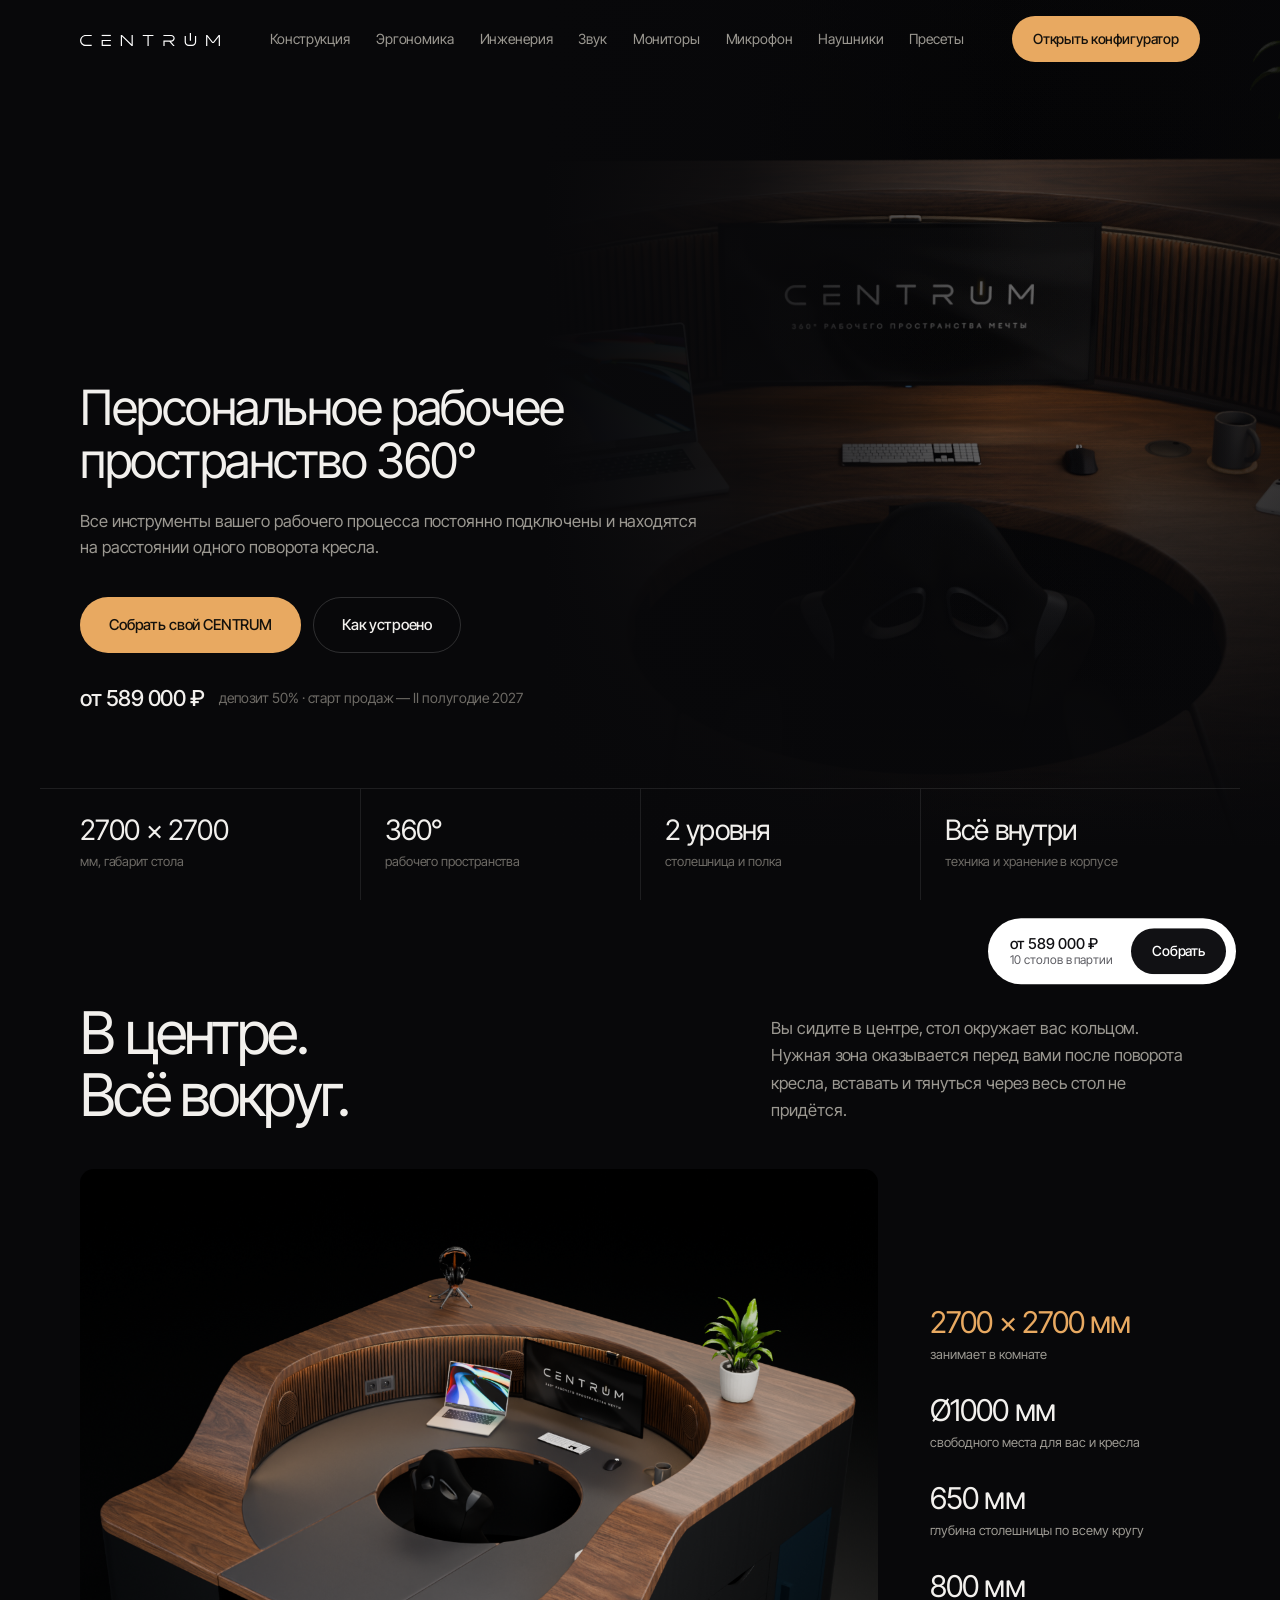
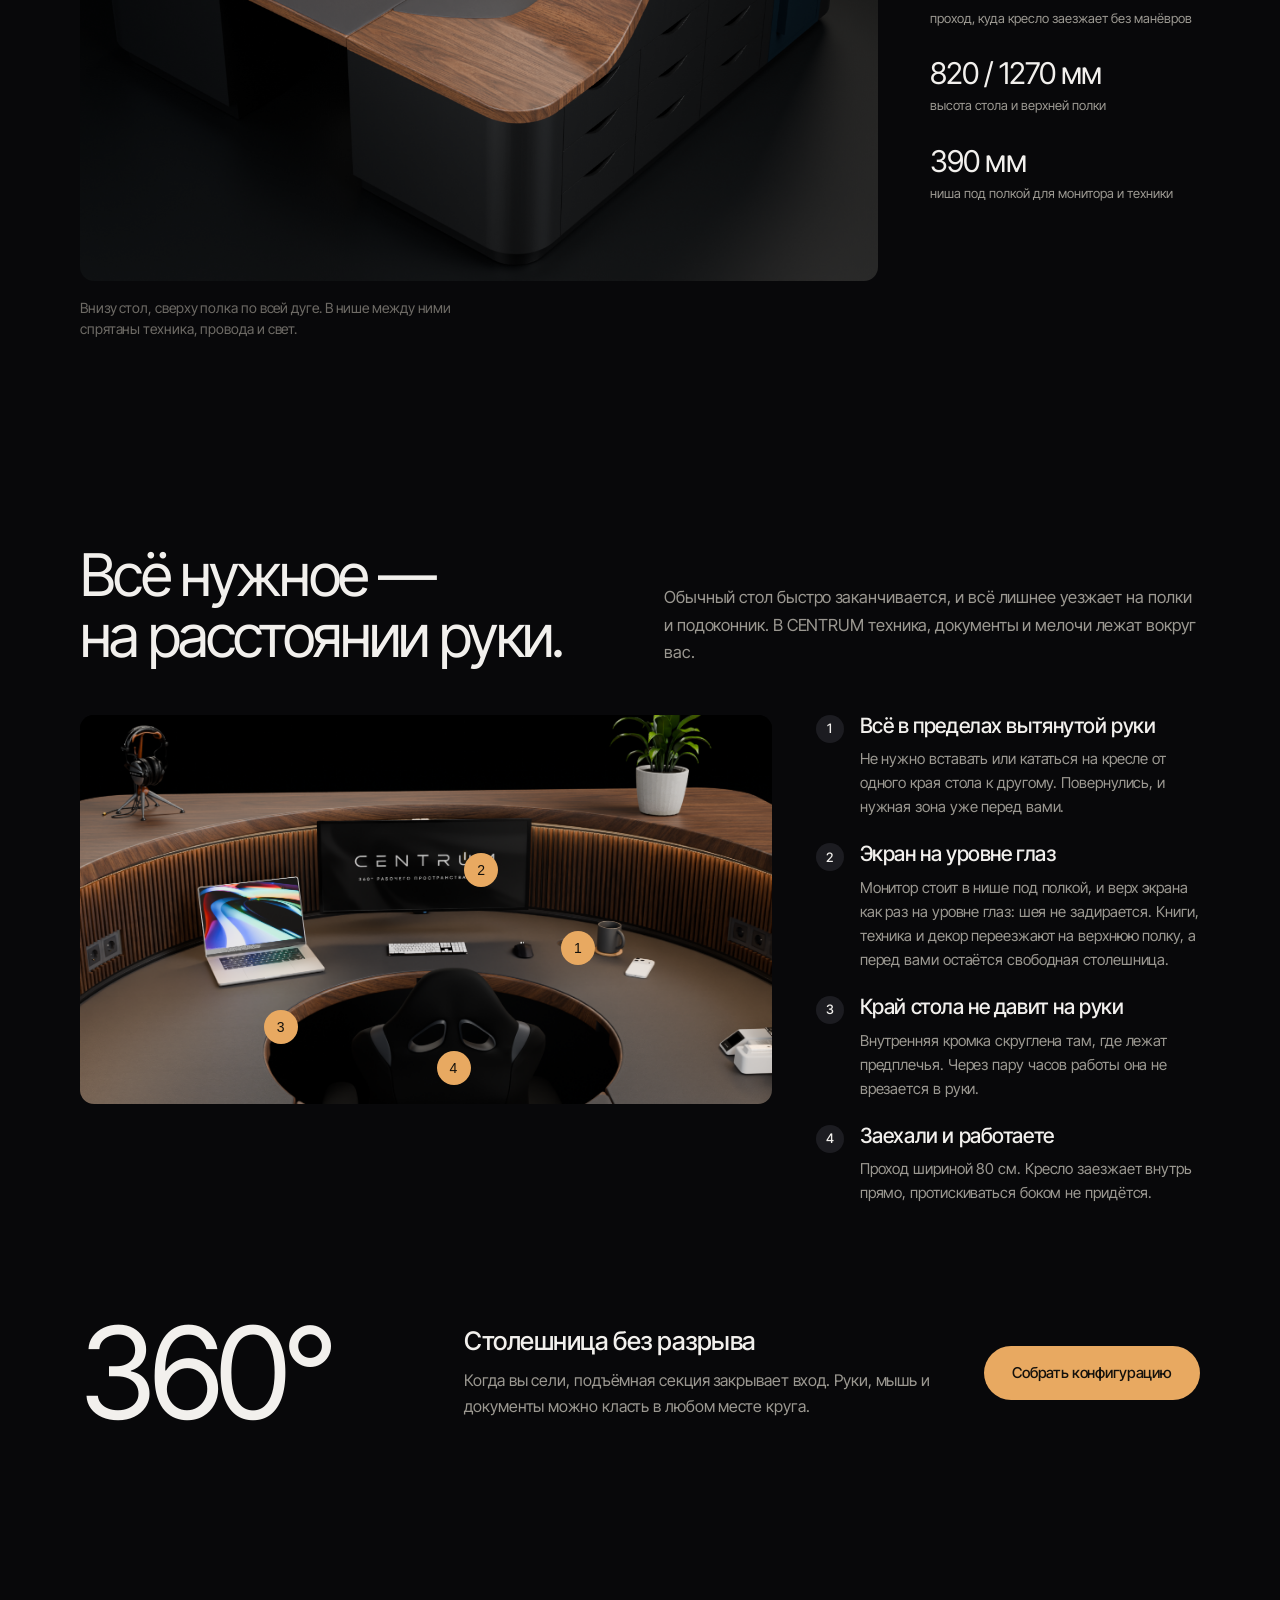
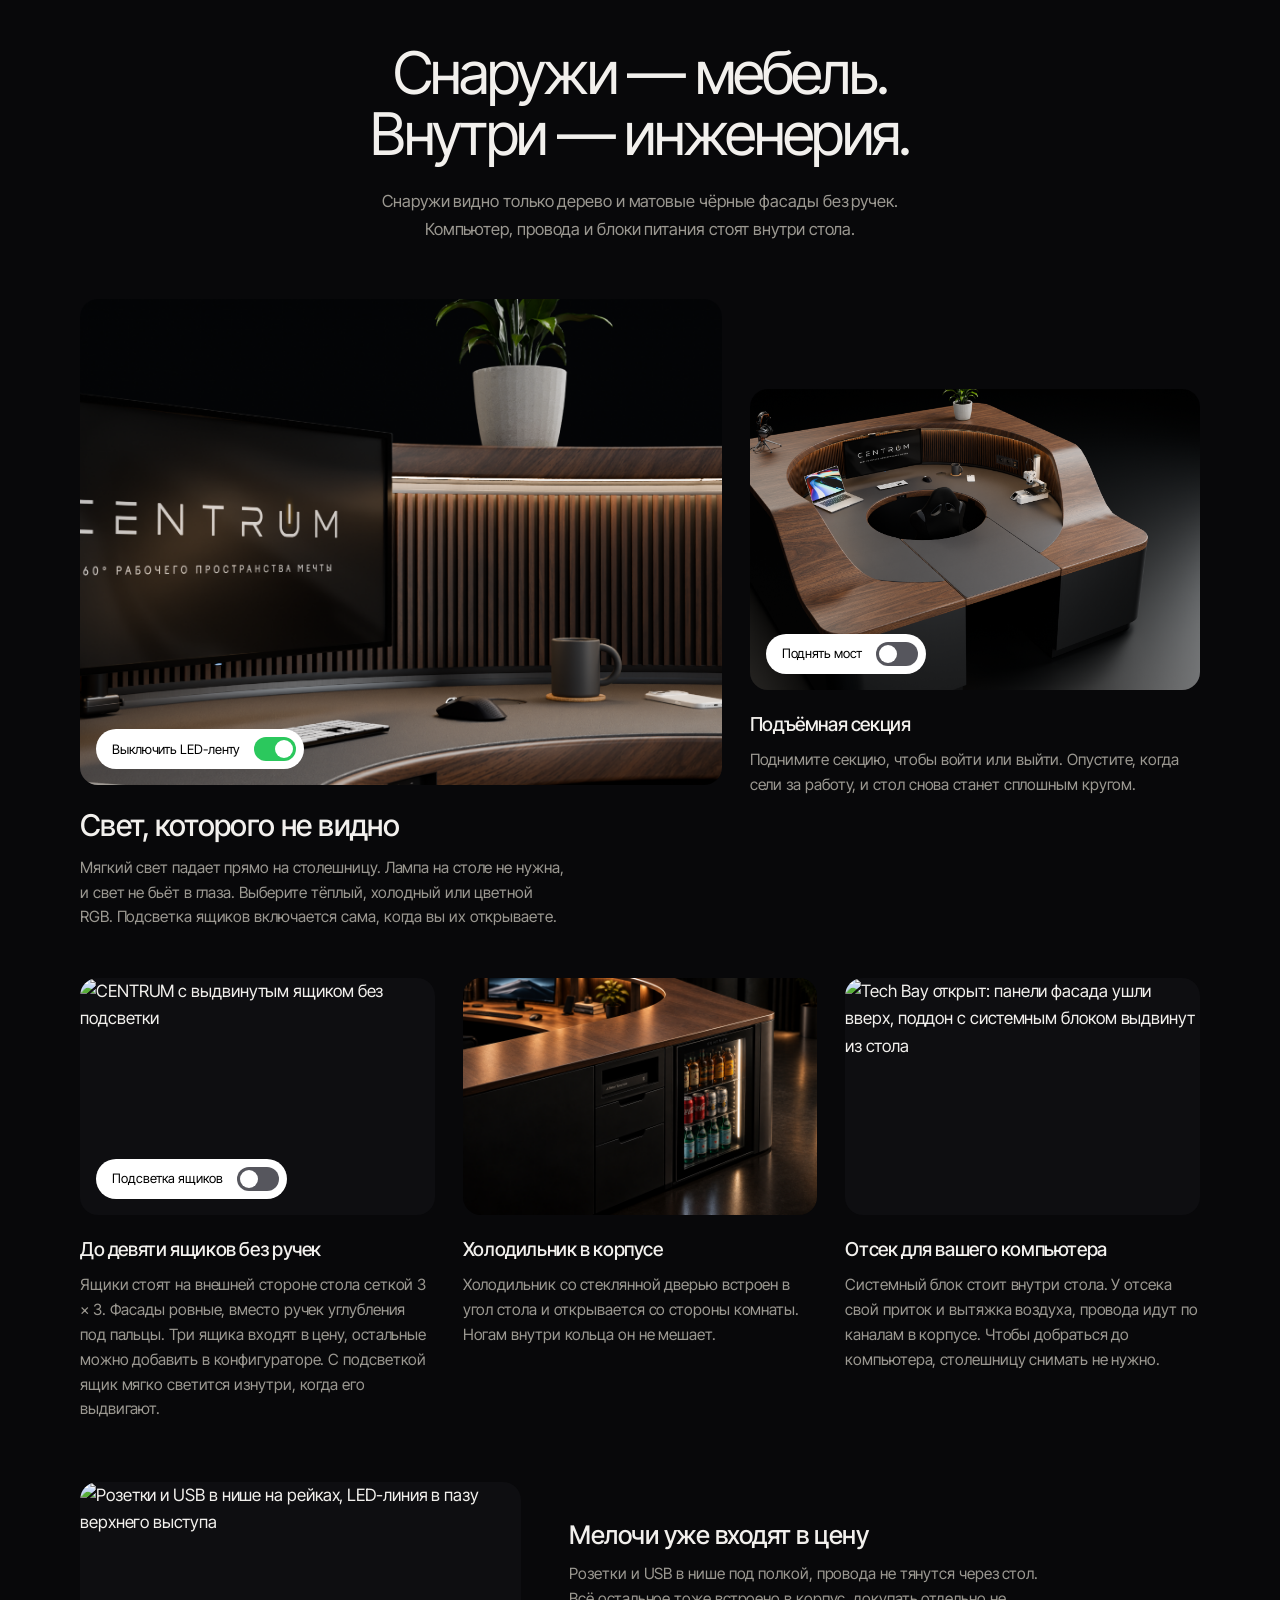
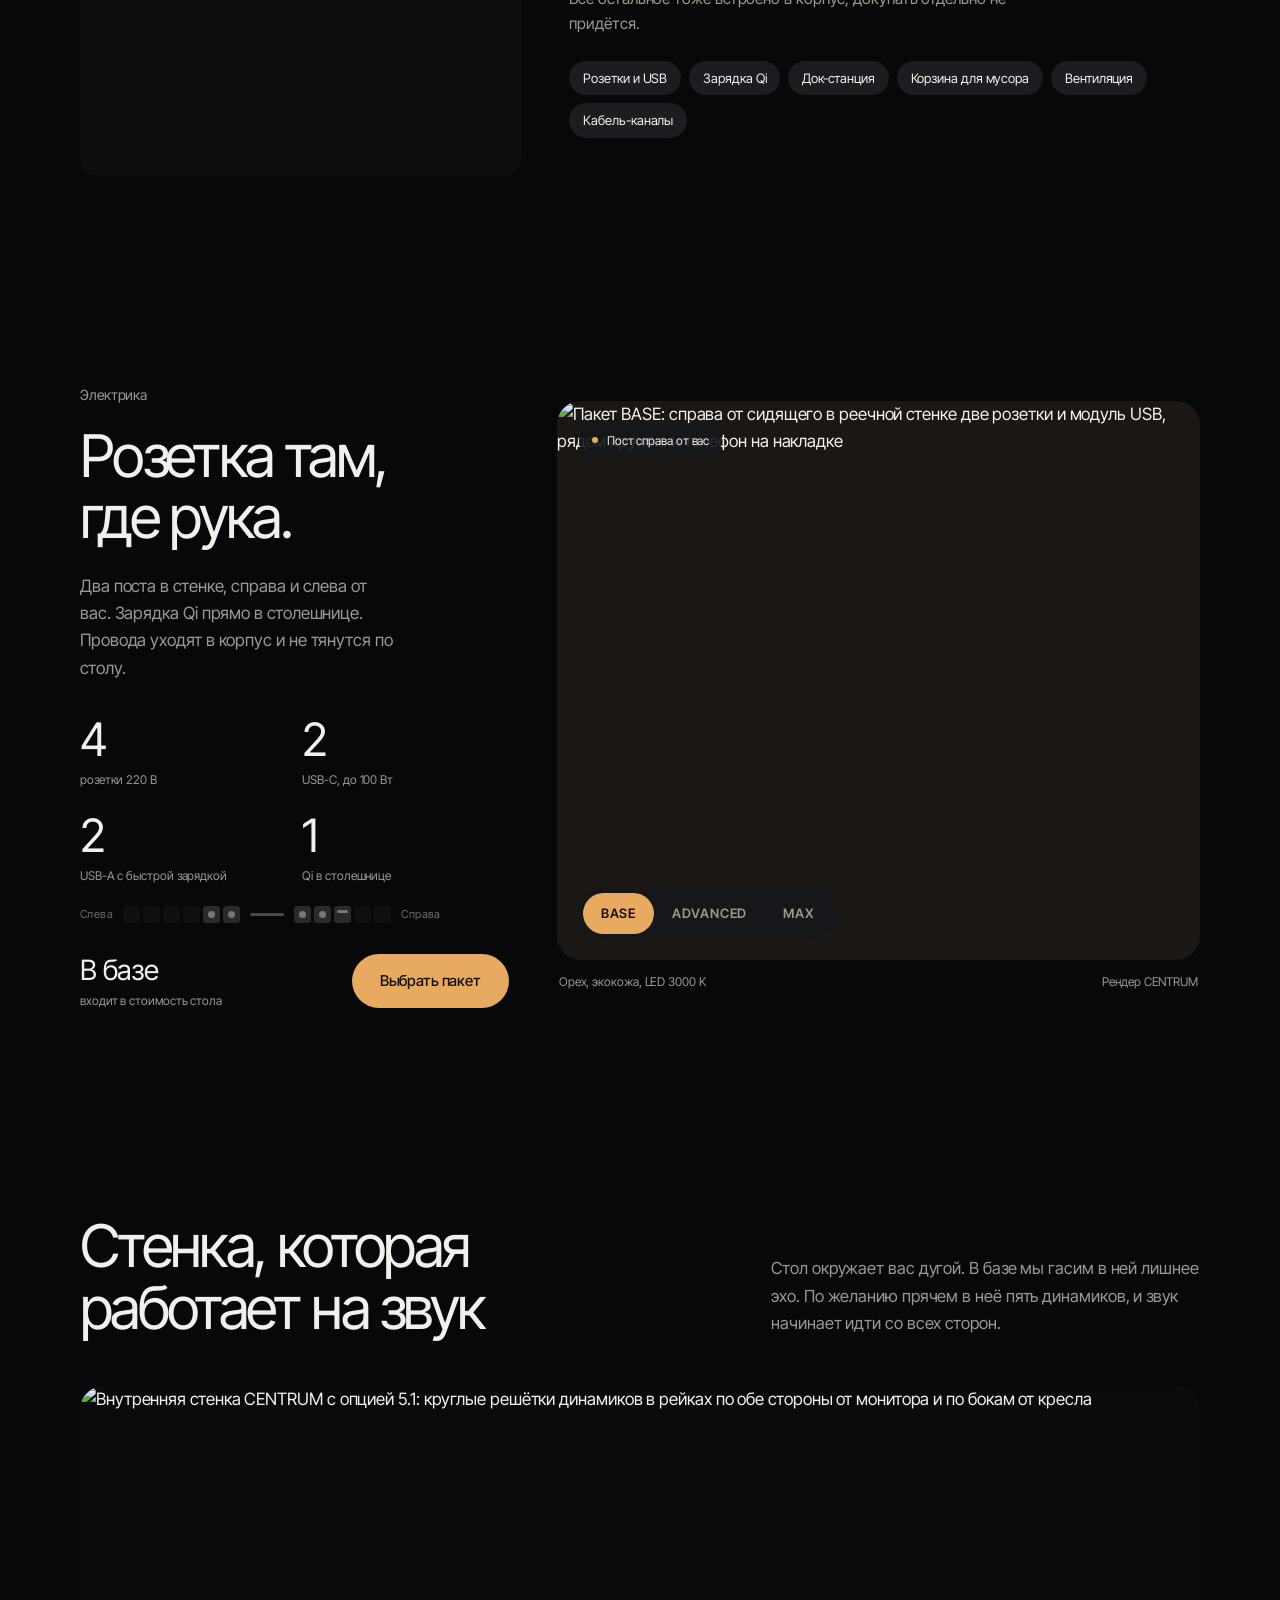
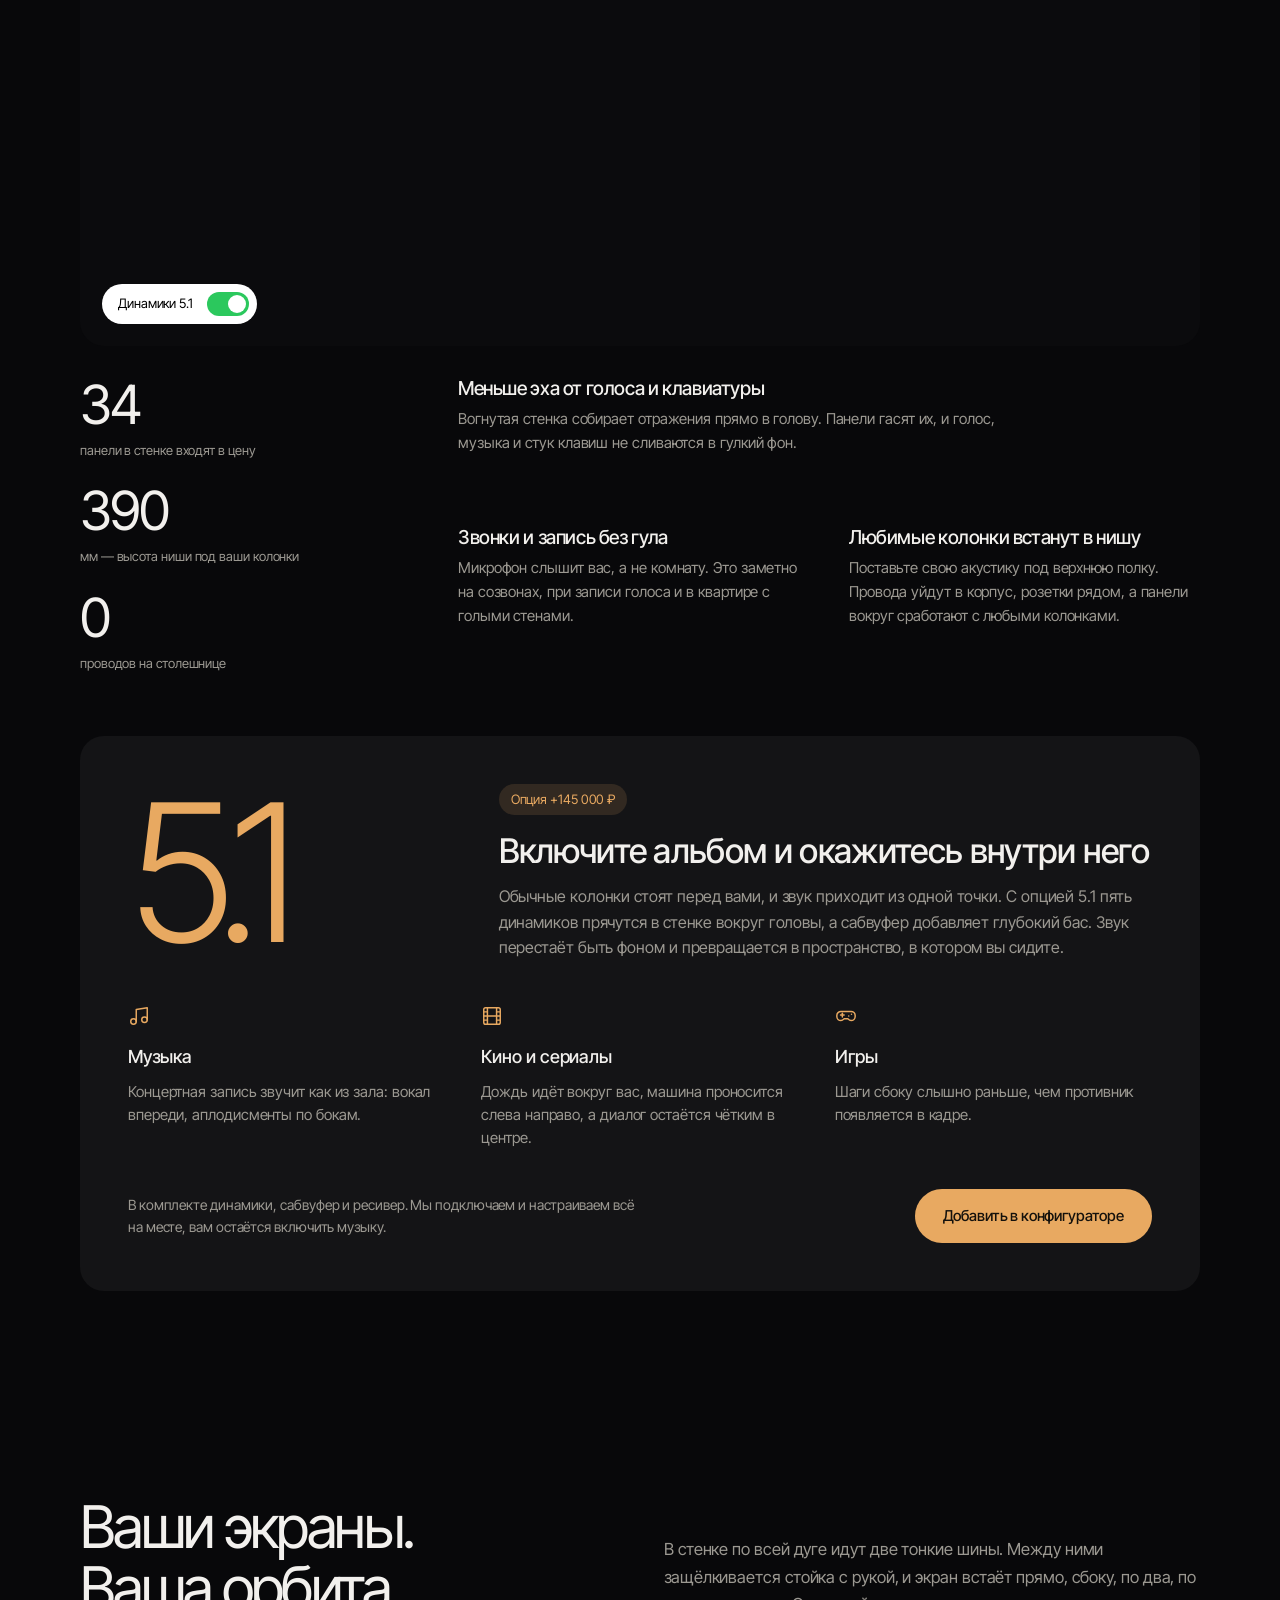
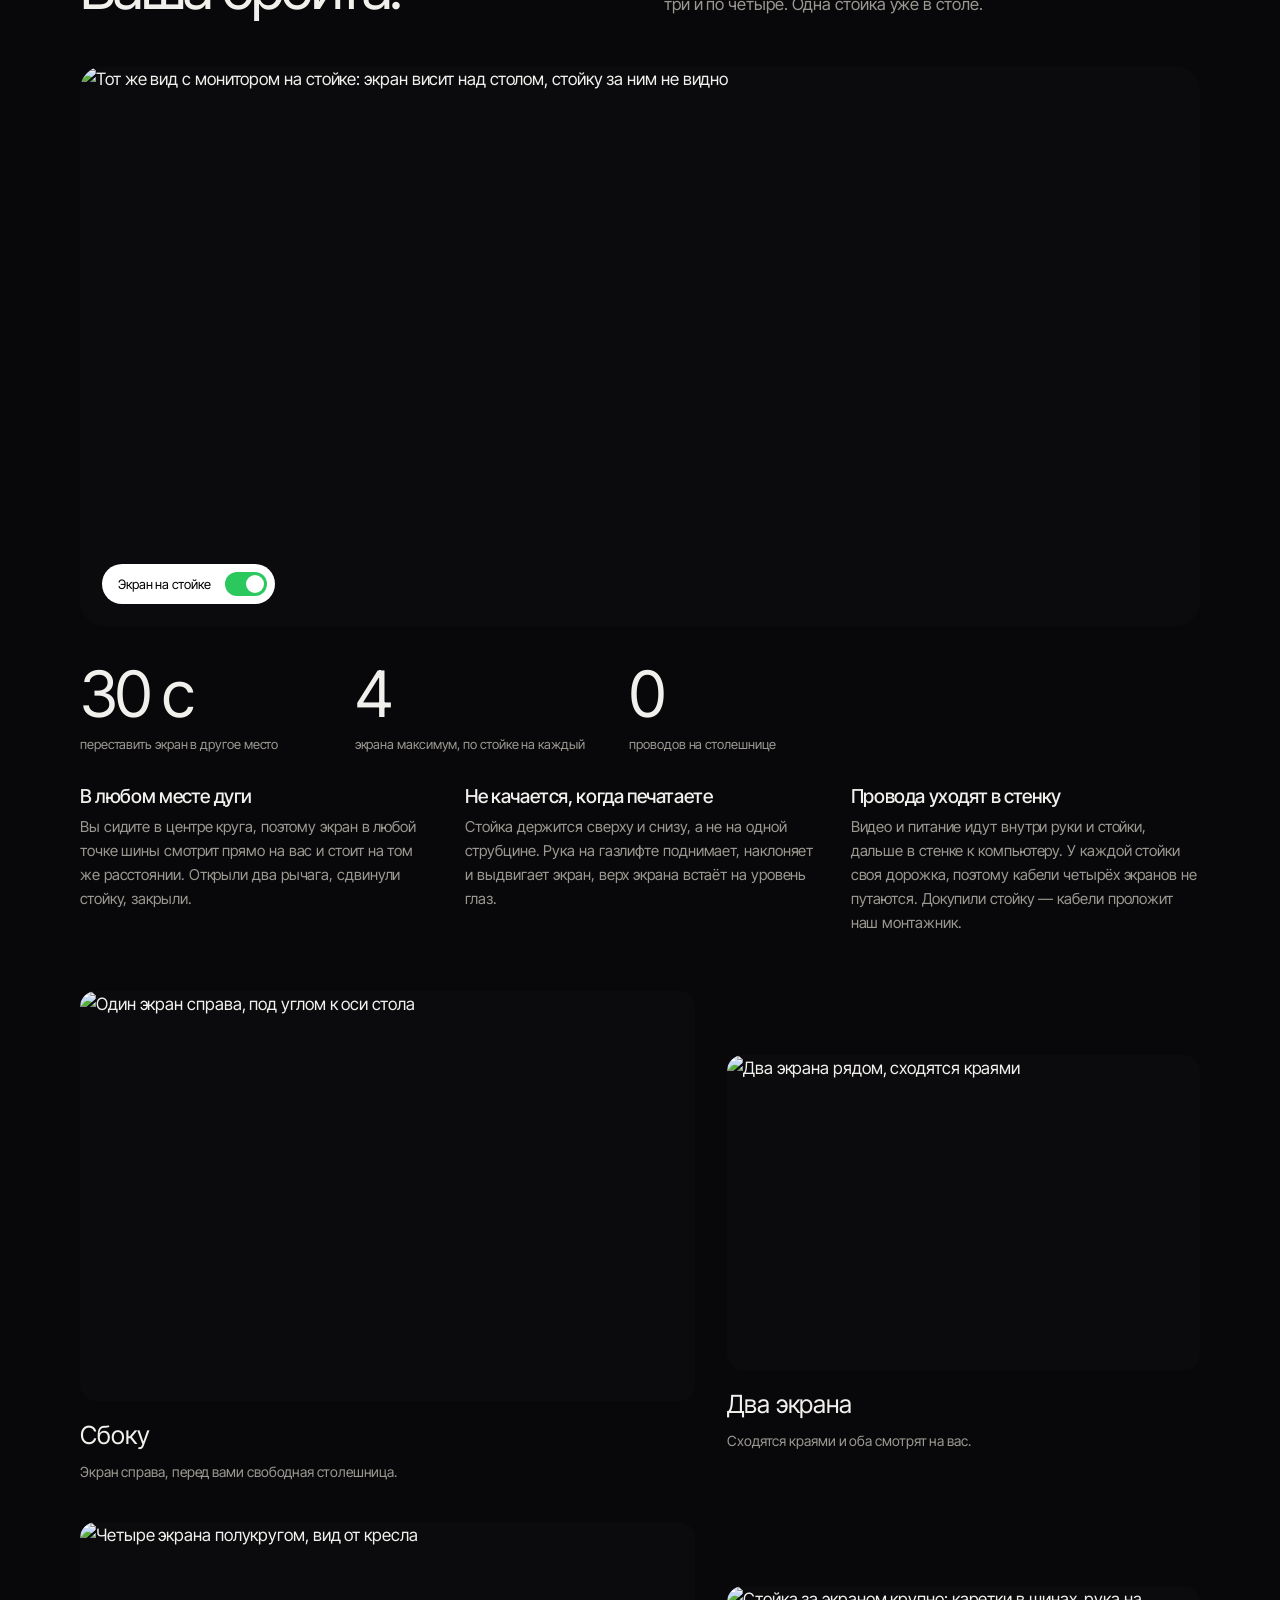
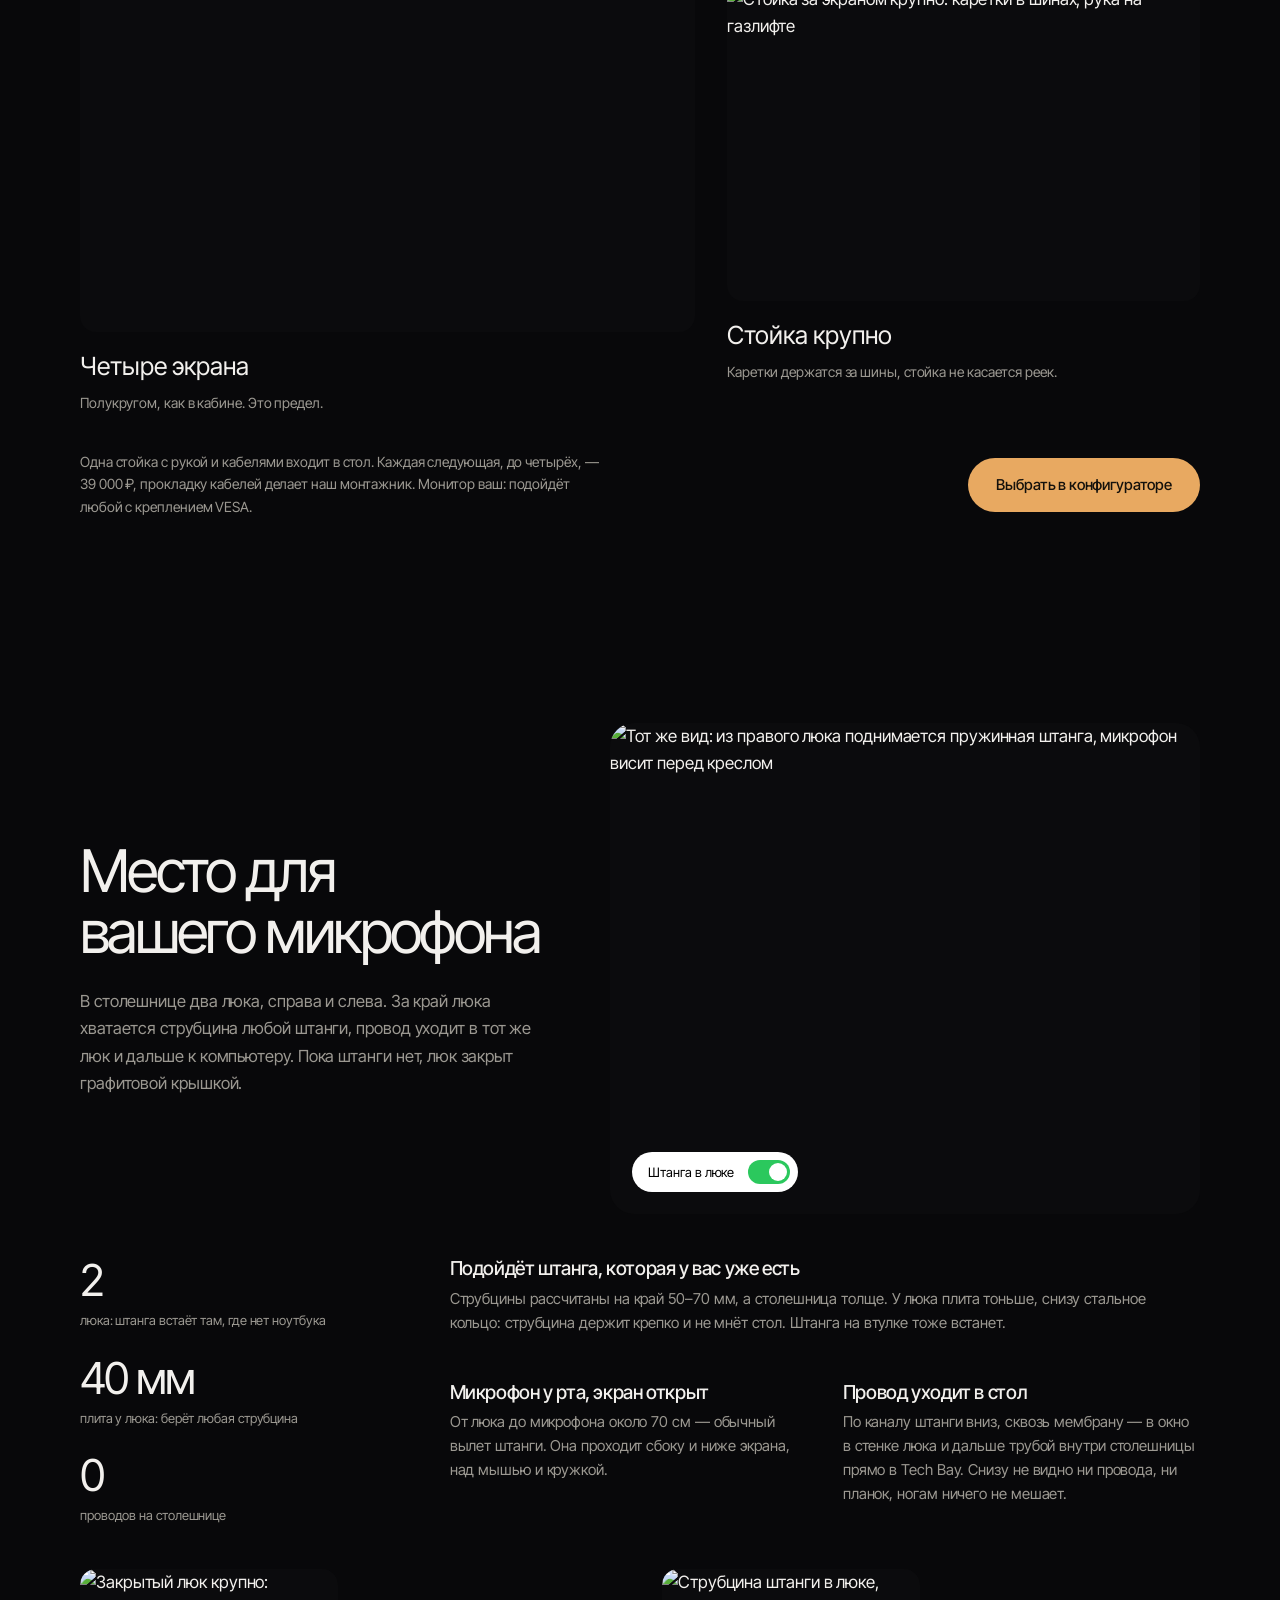
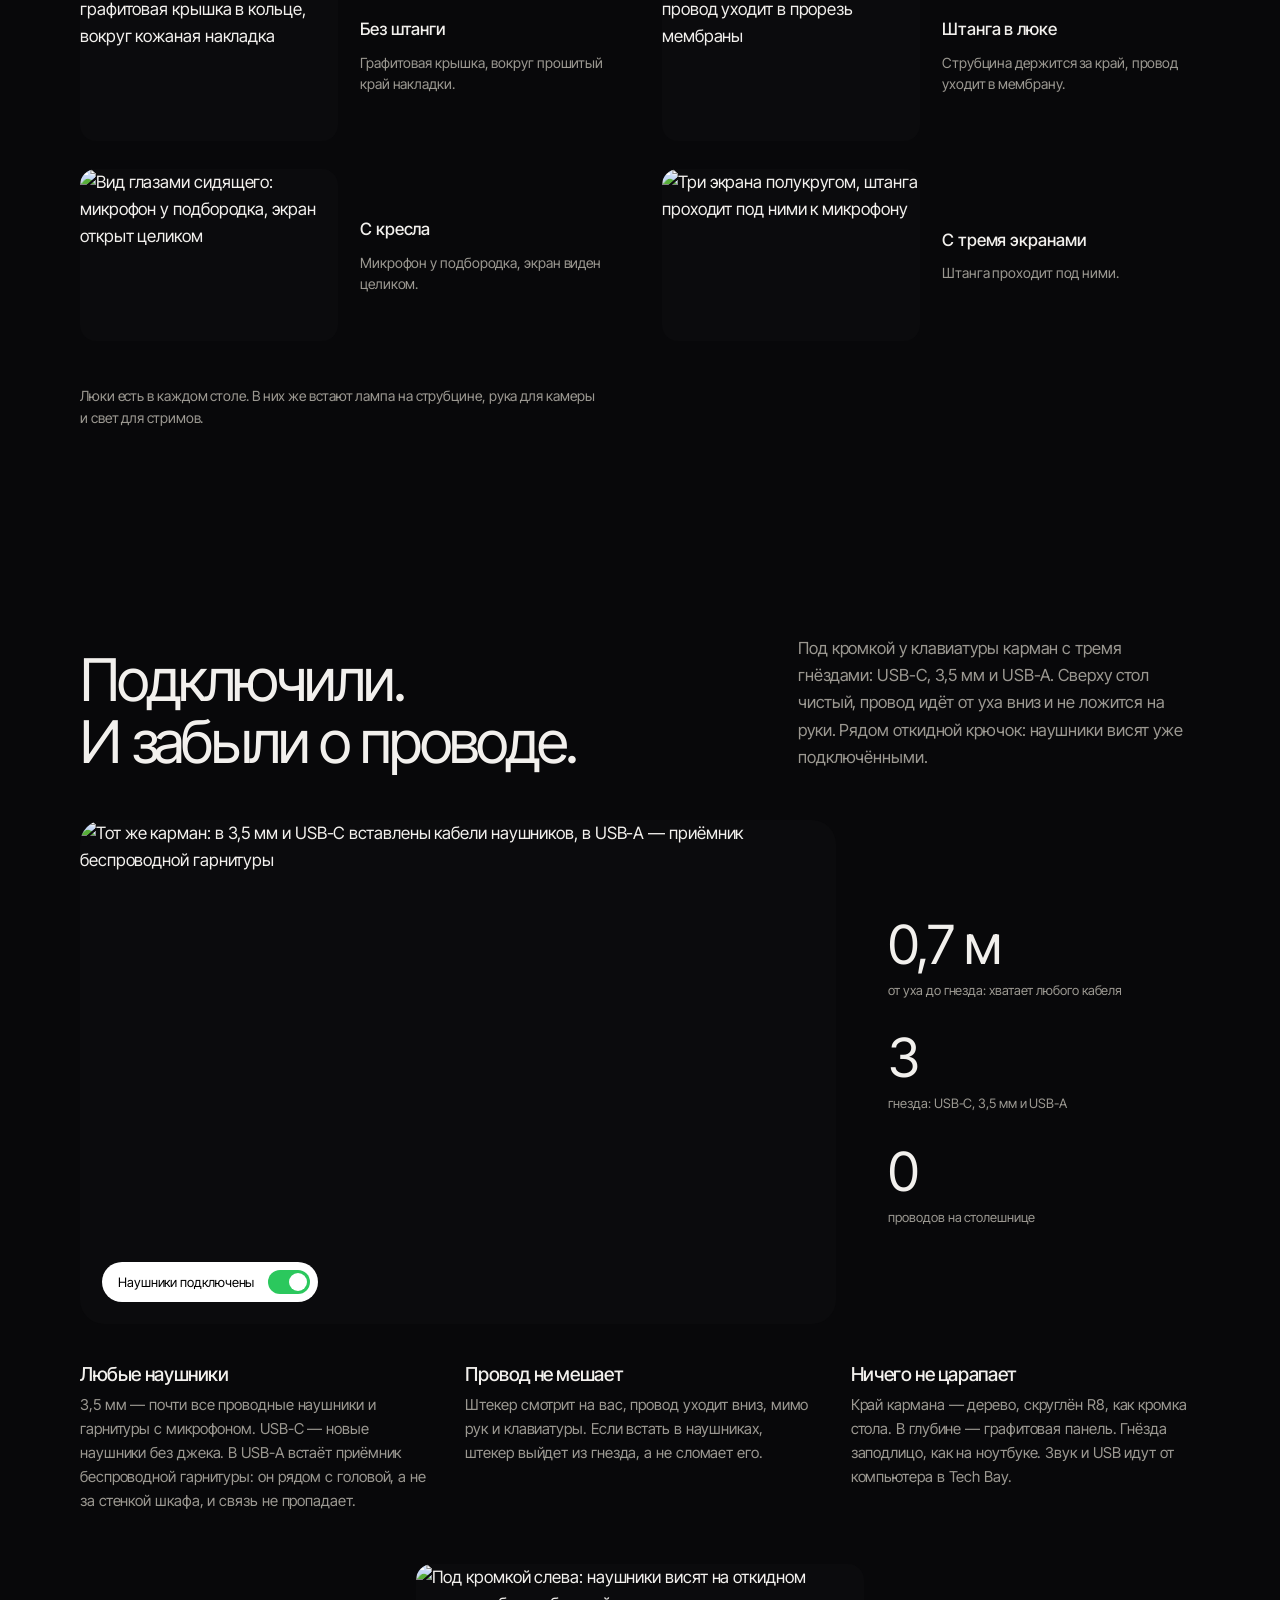
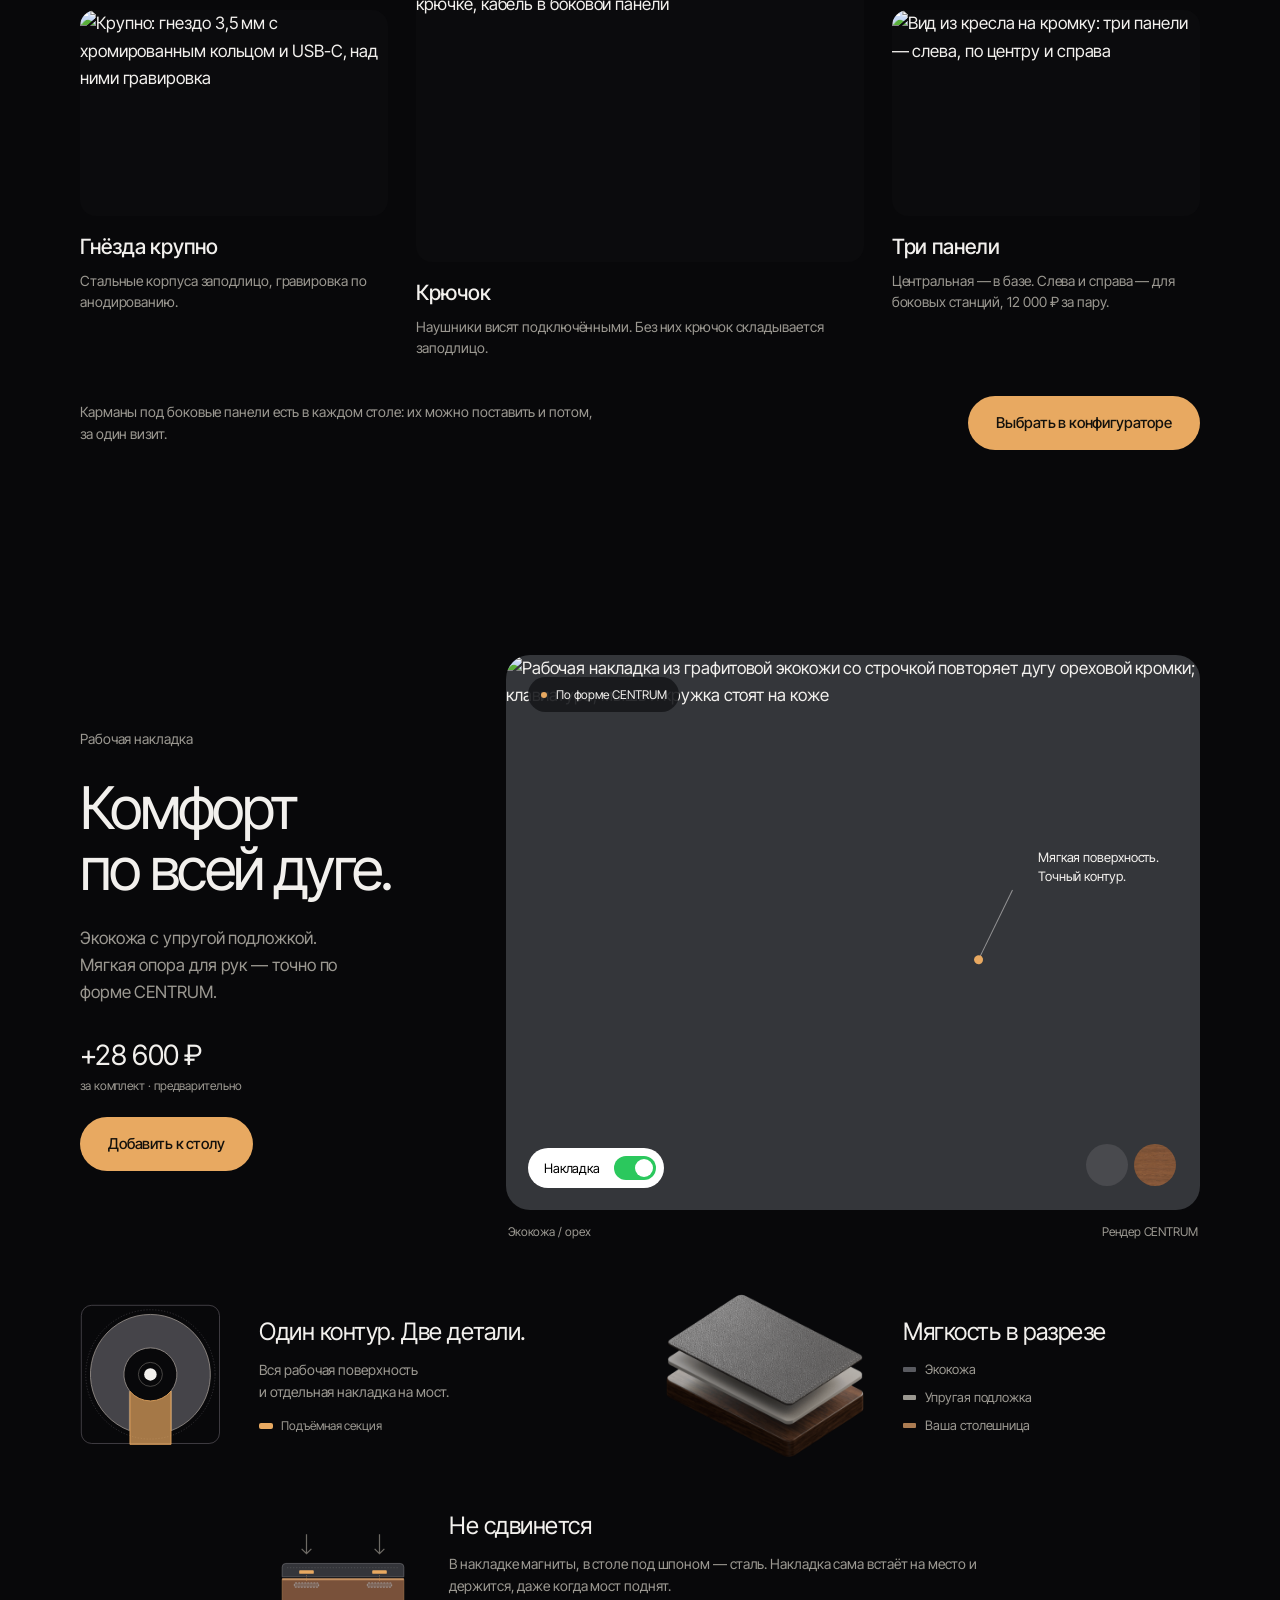
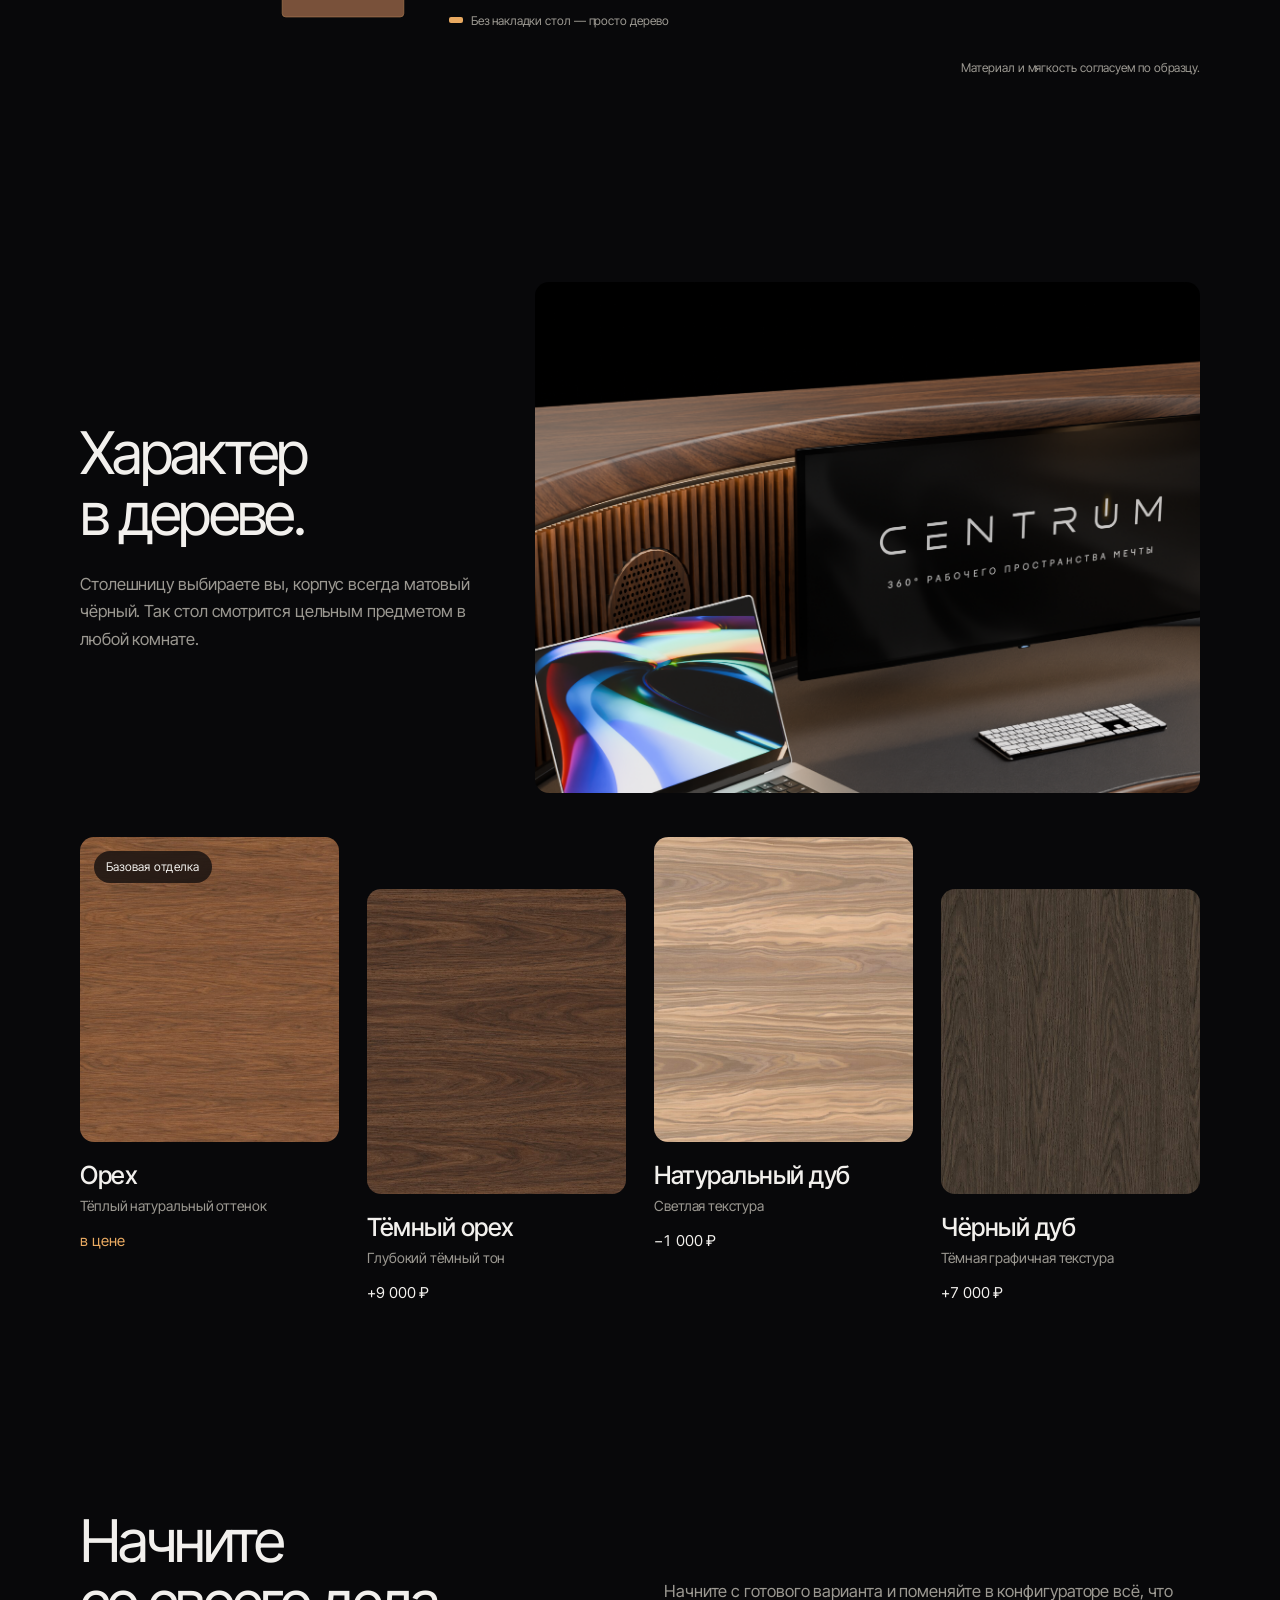
==== commit ea1f6aa9: "Обновить 3D-комплектацию, конфигуратор и материалы CENTRUM" ====
--- a/index.html
+++ b/index.html
@@ -20,7 +20,7 @@
     <title>CENTRUM — кольцевая рабочая станция. Предзаказ</title>
     <meta
       name="description"
-      content="CENTRUM — кольцевая рабочая станция 2700 × 2700 мм: два уровня, скрытый компьютер, встроенный звук 5.1, свет, хранение и холодильник внутри корпуса. Лимитированная партия, предзаказ открыт."
+      content="CENTRUM — кольцевая рабочая станция 2700 × 2700 мм: два уровня, скрытый компьютер, свет, хранение, холодильник и акустические панели внутри корпуса. Объёмный звук 5.1 — по желанию. Лимитированная партия, предзаказ открыт."
     />
     <meta name="robots" content="index, follow" />
     <link rel="canonical" href="https://centrum360.ru/" />
@@ -29,7 +29,7 @@
     <meta property="og:title" content="CENTRUM — кольцевая рабочая станция. Предзаказ" />
     <meta
       property="og:description"
-      content="Кольцевая рабочая станция 2700 × 2700 мм: два уровня, скрытый компьютер, звук 5.1, свет и хранение внутри корпуса. Лимитированная партия — 10 столов, предзаказ открыт."
+      content="Кольцевая рабочая станция 2700 × 2700 мм: два уровня, скрытый компьютер, свет и хранение внутри корпуса, объёмный звук 5.1 по желанию. Лимитированная партия — 10 столов, предзаказ открыт."
     />
     <meta property="og:image" content="https://centrum360.ru/assets/landing/hero.png" />
     <meta property="og:url" content="https://centrum360.ru/" />
@@ -43,7 +43,8 @@
       rel="stylesheet"
     />
     <link rel="stylesheet" href="toggle.css" />
-    <link rel="stylesheet" href="landing.css" />
+    <link rel="stylesheet" href="landing.css?v=20260926-phones" />
+    <link rel="stylesheet" href="landing-composition.css?v=20260927" />
   </head>
   <body>
     <a class="skip" href="#configurator">Перейти к конфигуратору</a>
@@ -55,6 +56,9 @@
         <a href="#ergonomics">Эргономика</a>
         <a href="#engineering">Инженерия</a>
         <a href="#sound">Звук</a>
+        <a href="#monitors">Мониторы</a>
+        <a href="#mic">Микрофон</a>
+        <a href="#headphones">Наушники</a>
         <a href="#presets">Пресеты</a>
       </nav>
       <a class="btn btn-primary btn-sm" href="#configurator">Открыть конфигуратор</a>
@@ -98,7 +102,7 @@
       <!-- ================= КОНСТРУКЦИЯ / ЧИСЛА ================= -->
       <section class="section" id="construction">
         <div class="section-head reveal">
-          <h2>Рабочая поверхность со всех сторон</h2>
+          <h2>В центре.<br />Всё вокруг.</h2>
           <p>
             Вы сидите в центре, стол окружает вас кольцом. Нужная зона
             оказывается перед вами после поворота кресла, вставать и тянуться
@@ -124,7 +128,7 @@
           />
           <figcaption>
             Внизу стол, сверху полка по всей дуге. В нише между ними спрятаны
-            техника, свет и динамики.
+            техника, провода и свет.
           </figcaption>
         </figure>
       </section>
@@ -132,7 +136,7 @@
       <!-- ================= ЭРГОНОМИКА ================= -->
       <section class="section" id="ergonomics">
         <div class="section-head reveal">
-          <h2>Вещи больше не расползаются по комнате</h2>
+          <h2>Всё нужное —<br />на расстоянии руки.</h2>
           <p>
             Обычный стол быстро заканчивается, и всё лишнее уезжает на полки и
             подоконник. В CENTRUM техника, документы и мелочи лежат вокруг вас.
@@ -144,16 +148,16 @@
             <img
               data-ergonomics-image
               src="output/render/premium/camera-premium-02-workspace-1600.png"
-              alt="Вид от кресла: монитор в нише верхнего яруса, рабочая поверхность пустая"
+              alt="Вид от кресла: монитор в нише под верхним ярусом, на рабочей поверхности накладка из экокожи"
               loading="lazy"
             />
             <button class="ergo-spot tip-below" type="button" style="left: 72%; top: 60.1%" data-spot="1" aria-label="Всё в пределах вытянутой руки">
               1
               <span class="ergo-tip" aria-hidden="true"><b>Всё в пределах вытянутой руки</b>Не нужно вставать или кататься на кресле от одного края стола к другому. Повернулись, и нужная зона уже перед вами.</span>
             </button>
-            <button class="ergo-spot tip-below" type="button" style="left: 70%; top: 22.1%" data-spot="2" aria-label="Наверху хранение, внизу работа">
+            <button class="ergo-spot tip-below" type="button" style="left: 58%; top: 40%" data-spot="2" aria-label="Экран на уровне глаз">
               2
-              <span class="ergo-tip" aria-hidden="true"><b>Наверху хранение, внизу работа</b>Мониторы, техника, книги и декор переезжают на верхнюю полку. Перед вами остаётся большая свободная столешница.</span>
+              <span class="ergo-tip" aria-hidden="true"><b>Экран на уровне глаз</b>Монитор стоит в нише под полкой, и верх экрана как раз на уровне глаз: шея не задирается. Книги, техника и декор переезжают на верхнюю полку, а перед вами остаётся свободная столешница.</span>
             </button>
             <button class="ergo-spot tip-above" type="button" style="left: 29%; top: 80.2%" data-spot="3" aria-label="Край стола не давит на руки">
               3
@@ -170,8 +174,8 @@
               <p>Не нужно вставать или кататься на кресле от одного края стола к другому. Повернулись, и нужная зона уже перед вами.</p>
             </li>
             <li data-spot="2">
-              <h3>Наверху хранение, внизу работа</h3>
-              <p>Мониторы, техника, книги и декор переезжают на верхнюю полку. Перед вами остаётся большая свободная столешница.</p>
+              <h3>Экран на уровне глаз</h3>
+              <p>Монитор стоит в нише под полкой, и верх экрана как раз на уровне глаз: шея не задирается. Книги, техника и декор переезжают на верхнюю полку, а перед вами остаётся свободная столешница.</p>
             </li>
             <li data-spot="3">
               <h3>Край стола не давит на руки</h3>
@@ -200,10 +204,10 @@
       <!-- ================= ИНЖЕНЕРИЯ ================= -->
       <section class="section" id="engineering">
         <div class="section-head reveal">
-          <h2>Провода и техника спрятаны в корпус</h2>
+          <h2>Снаружи — мебель.<br />Внутри — инженерия.</h2>
           <p>
             Снаружи видно только дерево и матовые чёрные фасады без ручек.
-            Компьютер, провода, динамики и блоки питания стоят внутри стола.
+            Компьютер, провода и блоки питания стоят внутри стола.
           </p>
         </div>
 
@@ -229,7 +233,7 @@
                 />
               </div>
               <label class="toggle-pill light-toggle">
-                <span>Подсветка</span>
+                <span>Выключить LED-ленту</span>
                 <input type="checkbox" class="toggle-input" data-light-toggle aria-label="Включить LED-подсветку" checked />
                 <span class="toggle" aria-hidden="true"></span>
               </label>
@@ -267,7 +271,7 @@
                 />
               </div>
               <label class="toggle-pill light-toggle">
-                <span>Поднять секцию</span>
+                <span>Поднять мост</span>
                 <input type="checkbox" class="toggle-input" data-light-toggle aria-label="Поднять подъёмную секцию" />
                 <span class="toggle" aria-hidden="true"></span>
               </label>
@@ -282,20 +286,37 @@
           </article>
 
           <article class="tile">
-            <div class="tile-media card-media">
-              <img
-                data-storage-image
-                src="output/render/premium/drawers-detail-1600.png"
-                alt="CENTRUM с ящиками на наружном фасаде"
-                loading="lazy"
-              />
+            <div class="light-demo tile-media" data-light-demo data-state="off">
+              <div class="light-demo-media">
+                <img
+                  data-light-image
+                  data-light-state="off"
+                  data-storage-image
+                  src="output/render/premium/drawers-light-off-1600.png"
+                  alt="CENTRUM с выдвинутым ящиком без подсветки"
+                  loading="lazy"
+                />
+                <img
+                  data-light-image
+                  data-light-state="on"
+                  src="output/render/premium/drawers-light-on-1600.png"
+                  alt="CENTRUM с выдвинутым ящиком: мягкий тёплый свет внутри"
+                  loading="lazy"
+                />
+              </div>
+              <label class="toggle-pill light-toggle">
+                <span>Подсветка ящиков</span>
+                <input type="checkbox" class="toggle-input" data-light-toggle aria-label="Включить подсветку ящиков" />
+                <span class="toggle" aria-hidden="true"></span>
+              </label>
             </div>
             <div class="tile-body">
               <h3>До девяти ящиков без ручек</h3>
               <p>
                 Ящики стоят на внешней стороне стола сеткой 3 × 3. Фасады ровные,
                 вместо ручек углубления под пальцы. Три ящика входят в цену,
-                остальные можно добавить в конфигураторе.
+                остальные можно добавить в конфигураторе. С подсветкой ящик
+                мягко светится изнутри, когда его выдвигают.
               </p>
             </div>
           </article>
@@ -318,10 +339,10 @@
           </article>
 
           <article class="tile">
-            <div class="tile-media tile-diagram">
+            <div class="tile-media card-media">
               <img
-                src="assets/landing/tech-bay.svg"
-                alt="Разрез отсека: воздух заходит через фильтр в фасаде, проходит через системный блок и выходит в боковую стенку"
+                src="output/render/premium/techbay-open-1600.png"
+                alt="Tech Bay открыт: панели фасада ушли вверх, поддон с системным блоком выдвинут из стола"
                 loading="lazy"
               />
             </div>
@@ -338,8 +359,8 @@
           <article class="tile tile-row">
             <div class="tile-media card-media">
               <img
-                src="assets/photo/led.png"
-                alt="LED-линия в пазу верхнего выступа, розетка и USB в нише"
+                src="output/render/premium/details-sockets-1600.png"
+                alt="Розетки и USB в нише на рейках, LED-линия в пазу верхнего выступа"
                 loading="lazy"
               />
             </div>
@@ -363,80 +384,548 @@
         </div>
       </section>
 
+      <!-- ================= ЭЛЕКТРИКА ================= -->
+      <section class="section section-power" id="power" aria-labelledby="power-heading">
+        <div class="power-showcase reveal" data-power-demo data-state="base">
+          <figure class="power-material no-photo-zoom">
+            <div class="power-photo">
+              <div class="power-media">
+                <img data-power-image data-power-state="base" src="output/render/premium/power-base-1600.png" width="1600" height="1067"
+                  alt="Пакет BASE: справа от сидящего в реечной стенке две розетки и модуль USB, рядом кружка и телефон на накладке" loading="lazy" />
+                <img data-power-image data-power-state="advanced" src="output/render/premium/power-advanced-1600.png" width="1600" height="1067"
+                  alt="Пакет ADVANCED: справа три розетки и модуль USB" loading="lazy" />
+                <img data-power-image data-power-state="max" src="output/render/premium/power-max-1600.png" width="1600" height="1067"
+                  alt="Пакет MAX: справа четыре розетки и модуль USB" loading="lazy" />
+              </div>
+              <span class="power-photo-label"><i></i> Пост справа от вас</span>
+              <div class="power-tabs" role="tablist" aria-label="Пакет электрики">
+                <span class="power-tabs-thumb" aria-hidden="true"></span>
+                <button type="button" role="tab" data-power-tab="base" aria-selected="true">BASE</button>
+                <button type="button" role="tab" data-power-tab="advanced" aria-selected="false" tabindex="-1">ADVANCED</button>
+                <button type="button" role="tab" data-power-tab="max" aria-selected="false" tabindex="-1">MAX</button>
+              </div>
+            </div>
+            <figcaption>Орех, экокожа, LED 3000 K <span>Рендер CENTRUM</span></figcaption>
+          </figure>
+
+          <div class="power-copy">
+            <span class="power-label">Электрика</span>
+            <h2 id="power-heading">Розетка там,<br />где рука.</h2>
+            <p class="power-intro">Два поста в стенке, справа и слева от вас. Зарядка Qi прямо в столешнице. Провода уходят в корпус и не тянутся по столу.</p>
+
+            <dl class="power-stats" aria-live="polite">
+              <div><dt data-power-count="sockets220">4</dt><dd>розетки 220 В</dd></div>
+              <div><dt data-power-count="usbC">2</dt><dd>USB-C, до 100 Вт</dd></div>
+              <div><dt data-power-count="usbA">2</dt><dd>USB-A с быстрой зарядкой</dd></div>
+              <div><dt data-power-count="qi">1</dt><dd>Qi в столешнице</dd></div>
+            </dl>
+
+            <div class="power-posts" data-power-posts aria-hidden="true"></div>
+
+            <div class="power-purchase">
+              <div class="power-price"><strong data-power-price>В базе</strong><span data-power-note>входит в стоимость стола</span></div>
+              <a class="btn btn-primary" data-power-link href="configurator.html?power=base&amp;step=electricity">Выбрать пакет</a>
+            </div>
+          </div>
+        </div>
+      </section>
+
       <!-- ================= ЗВУК ================= -->
       <section class="section section-sound" id="sound">
         <div class="section-head reveal">
-          <h2>Объёмный звук без колонок на столе</h2>
+          <h2>Стенка, которая<br />работает на звук</h2>
           <p>
-            Пять динамиков спрятаны в стенке стола. Столешница остаётся
-            свободной, а звук идёт со всех сторон.
+            Стол окружает вас дугой. В базе мы гасим в ней лишнее эхо. По
+            желанию прячем в неё пять динамиков, и звук начинает идти со всех
+            сторон.
           </p>
         </div>
 
         <div class="sound reveal">
-          <figure class="sound-plan">
-            <img
-              src="assets/landing/sound-plan.svg"
-              alt="План стола сверху: пять динамиков 5.1 и 34 поглощающие панели по внутренней стенке, в центре — место человека"
-              width="2700"
-              height="2700"
-              loading="lazy"
-            />
-            <figcaption class="sound-legend">
-              <span><i class="dot dot-speaker"></i>Динамики 5.1</span>
-              <span><i class="dot dot-panel"></i>Поглощающие панели</span>
-              <span><i class="dot dot-you"></i>Ваше место</span>
-            </figcaption>
+          <figure class="sound-plan no-photo-zoom">
+            <div class="sound-photo light-demo" data-light-demo data-state="on">
+              <div class="light-demo-media">
+                <img
+                  data-light-image
+                  data-light-state="off"
+                  src="output/render/premium/sound-wall-off-1600.png"
+                  width="1600" height="1067"
+                  alt="Внутренняя стенка CENTRUM без динамиков: сплошные ореховые рейки на войлоке по всей дуге"
+                  loading="lazy"
+                />
+                <img
+                  data-light-image
+                  data-light-state="on"
+                  src="output/render/premium/sound-wall-on-1600.png"
+                  width="1600" height="1067"
+                  alt="Внутренняя стенка CENTRUM с опцией 5.1: круглые решётки динамиков в рейках по обе стороны от монитора и по бокам от кресла"
+                  loading="lazy"
+                />
+              </div>
+              <label class="toggle-pill light-toggle">
+                <span>Динамики 5.1</span>
+                <input type="checkbox" class="toggle-input" data-light-toggle aria-label="Показать стол с динамиками 5.1" checked />
+                <span class="toggle" aria-hidden="true"></span>
+              </label>
+            </div>
           </figure>
 
           <div class="sound-body">
             <dl class="sound-stats">
-              <div><dt>5.1</dt><dd>каналов вокруг вас</dd></div>
-              <div><dt>34</dt><dd>панели в стенке</dd></div>
-              <div><dt>0</dt><dd>колонок на столе</dd></div>
+              <div><dt>34</dt><dd>панели в стенке входят в цену</dd></div>
+              <div><dt>390</dt><dd>мм — высота ниши под ваши колонки</dd></div>
+              <div><dt>0</dt><dd>проводов на столешнице</dd></div>
             </dl>
 
             <ol class="sound-points">
-              <li>
-                <h3>Система 5.1 вокруг рабочего места</h3>
-                <p>
-                  Фронтальные, центральный и тыловые динамики уже стоят вокруг
-                  вас. Фильмы, игры, музыка и монтаж звучат объёмно без
-                  отдельной акустики на полкомнаты.
-                </p>
-              </li>
               <li>
                 <h3>Меньше эха от голоса и клавиатуры</h3>
                 <p>
-                  Форму стенки рассчитали так, чтобы голос, музыка и стук клавиш
-                  не сливались в гулкий фон.
+                  Вогнутая стенка собирает отражения прямо в голову. Панели
+                  гасят их, и голос, музыка и стук клавиш не сливаются в гулкий
+                  фон.
                 </p>
               </li>
               <li>
                 <h3>Звонки и запись без гула</h3>
                 <p>
-                  34 съёмные поглощающие панели гасят лишние отражения вокруг
-                  вас. Они пригодятся на созвонах, при записи голоса и в комнате
-                  с гулкой акустикой.
+                  Микрофон слышит вас, а не комнату. Это заметно на созвонах, при
+                  записи голоса и в квартире с голыми стенами.
+                </p>
+              </li>
+              <li>
+                <h3>Любимые колонки встанут в нишу</h3>
+                <p>
+                  Поставьте свою акустику под верхнюю полку. Провода уйдут в
+                  корпус, розетки рядом, а панели вокруг сработают с любыми
+                  колонками.
                 </p>
               </li>
             </ol>
-
-            <div class="sound-note">
-              <div class="sound-tags">
-                <span class="tag tag-in">Панели — в цене</span>
-                <span class="tag">Динамики 5.1 — опция</span>
+          </div>
+        </div>
+
+        <article class="surround reveal">
+          <span class="surround-mark" aria-hidden="true">5.1</span>
+          <div class="surround-head">
+            <span class="tag tag-in">Опция <span data-audio-price></span></span>
+            <h3>Включите альбом и окажитесь внутри него</h3>
+            <p>
+              Обычные колонки стоят перед вами, и звук приходит из одной точки.
+              С опцией 5.1 пять динамиков прячутся в стенке вокруг головы, а
+              сабвуфер добавляет глубокий бас. Звук перестаёт быть фоном и превращается
+              в пространство, в котором вы сидите.
+            </p>
+          </div>
+
+          <ul class="surround-cases">
+            <li>
+              <span class="preset-icon"><svg viewBox="0 0 24 24" aria-hidden="true"><path d="M9 18V5l12-2v13"/><circle cx="6" cy="18" r="3"/><circle cx="18" cy="16" r="3"/></svg></span>
+              <h4>Музыка</h4>
+              <p>Концертная запись звучит как из зала: вокал впереди, аплодисменты по бокам.</p>
+            </li>
+            <li>
+              <span class="preset-icon"><svg viewBox="0 0 24 24" aria-hidden="true"><rect width="18" height="18" x="3" y="3" rx="2"/><path d="M7 3v18"/><path d="M3 7.5h4"/><path d="M3 12h18"/><path d="M3 16.5h4"/><path d="M17 3v18"/><path d="M17 7.5h4"/><path d="M17 16.5h4"/></svg></span>
+              <h4>Кино и сериалы</h4>
+              <p>Дождь идёт вокруг вас, машина проносится слева направо, а диалог остаётся чётким в центре.</p>
+            </li>
+            <li>
+              <span class="preset-icon"><svg viewBox="0 0 24 24" aria-hidden="true"><path d="M6 11h4"/><path d="M8 9v4"/><path d="M15 12h.01"/><path d="M18 10h.01"/><path d="M17.5 7h-11A4.5 4.5 0 0 0 2 11.5v1A4.5 4.5 0 0 0 6.5 17c1.5 0 2.5-1 3.5-2h4c1 1 2 2 3.5 2a4.5 4.5 0 0 0 4.5-4.5v-1A4.5 4.5 0 0 0 17.5 7Z"/></svg></span>
+              <h4>Игры</h4>
+              <p>Шаги сбоку слышно раньше, чем противник появляется в кадре.</p>
+            </li>
+          </ul>
+
+          <div class="surround-foot">
+            <p>В комплекте динамики, сабвуфер и ресивер. Мы подключаем и настраиваем всё на месте, вам остаётся включить музыку.</p>
+            <a class="btn btn-primary" href="#configurator">Добавить в конфигураторе</a>
+          </div>
+        </article>
+      </section>
+
+      <!-- ================= МОНИТОРЫ ================= -->
+      <section class="section section-sound" id="monitors">
+        <div class="section-head reveal">
+          <h2>Ваши экраны.<br />Ваша орбита.</h2>
+          <p>
+            В стенке по всей дуге идут две тонкие шины. Между ними защёлкивается
+            стойка с рукой, и экран встаёт прямо, сбоку, по два, по три и по четыре.
+            Одна стойка уже в столе.
+          </p>
+        </div>
+
+        <div class="sound reveal">
+          <figure class="sound-plan no-photo-zoom">
+            <div class="sound-photo light-demo" data-light-demo data-state="on">
+              <div class="light-demo-media">
+                <img
+                  data-light-image
+                  data-light-state="off"
+                  src="output/render/premium/monitor-none-1600.png"
+                  width="1600" height="1067"
+                  alt="Вид от кресла без монитора: рейки по дуге, внизу стенки тонкая тёмная шина"
+                  loading="lazy"
+                />
+                <img
+                  data-light-image
+                  data-light-state="on"
+                  src="output/render/premium/monitor-one-1600.png"
+                  width="1600" height="1067"
+                  alt="Тот же вид с монитором на стойке: экран висит над столом, стойку за ним не видно"
+                  loading="lazy"
+                />
               </div>
-              <p>До запуска серии мы проверим и настроим звук на прототипе.</p>
-            </div>
-          </div>
-        </div>
+              <label class="toggle-pill light-toggle">
+                <span>Экран на стойке</span>
+                <input type="checkbox" class="toggle-input" data-light-toggle aria-label="Показать стол с монитором на стойке" checked />
+                <span class="toggle" aria-hidden="true"></span>
+              </label>
+            </div>
+          </figure>
+
+          <div class="sound-body">
+            <dl class="sound-stats">
+              <div><dt>30 с</dt><dd>переставить экран в другое место</dd></div>
+              <div><dt>4</dt><dd>экрана максимум, по стойке на каждый</dd></div>
+              <div><dt>0</dt><dd>проводов на столешнице</dd></div>
+            </dl>
+
+            <ol class="sound-points">
+              <li>
+                <h3>В любом месте дуги</h3>
+                <p>
+                  Вы сидите в центре круга, поэтому экран в любой точке шины
+                  смотрит прямо на вас и стоит на том же расстоянии. Открыли два
+                  рычага, сдвинули стойку, закрыли.
+                </p>
+              </li>
+              <li>
+                <h3>Не качается, когда печатаете</h3>
+                <p>
+                  Стойка держится сверху и снизу, а не на одной струбцине.
+                  Рука на газлифте поднимает, наклоняет и выдвигает экран, верх
+                  экрана встаёт на уровень глаз.
+                </p>
+              </li>
+              <li>
+                <h3>Провода уходят в стенку</h3>
+                <p>
+                  Видео и питание идут внутри руки и стойки, дальше в стенке
+                  к компьютеру. У каждой стойки своя дорожка, поэтому кабели
+                  четырёх экранов не путаются. Докупили стойку — кабели проложит
+                  наш монтажник.
+                </p>
+              </li>
+            </ol>
+          </div>
+        </div>
+
+        <ul class="monitor-cases reveal">
+          <li>
+            <img src="output/render/premium/monitor-side-1600.png" width="1600" height="1067" alt="Один экран справа, под углом к оси стола" loading="lazy" />
+            <h4>Сбоку</h4>
+            <p>Экран справа, перед вами свободная столешница.</p>
+          </li>
+          <li>
+            <img src="output/render/premium/monitor-two-1600.png" width="1600" height="1067" alt="Два экрана рядом, сходятся краями" loading="lazy" />
+            <h4>Два экрана</h4>
+            <p>Сходятся краями и оба смотрят на вас.</p>
+          </li>
+          <li>
+            <img src="output/render/premium/monitor-four-1600.png" width="1600" height="1067" alt="Четыре экрана полукругом, вид от кресла" loading="lazy" />
+            <h4>Четыре экрана</h4>
+            <p>Полукругом, как в кабине. Это предел.</p>
+          </li>
+          <li>
+            <img src="output/render/premium/monitor-post-1600.png" width="1600" height="1067" alt="Стойка за экраном крупно: каретки в шинах, рука на газлифте" loading="lazy" />
+            <h4>Стойка крупно</h4>
+            <p>Каретки держатся за шины, стойка не касается реек.</p>
+          </li>
+        </ul>
+
+        <div class="surround-foot reveal">
+          <p>Одна стойка с рукой и кабелями входит в стол. Каждая следующая, до четырёх, — <span data-monitor-price></span>, прокладку кабелей делает наш монтажник. Монитор ваш: подойдёт любой с креплением VESA.</p>
+          <a class="btn btn-primary" href="configurator.html?step=monitor">Выбрать в конфигураторе</a>
+        </div>
+      </section>
+
+      <!-- ================= МИКРОФОН ================= -->
+      <section class="section section-sound" id="mic">
+        <div class="section-head reveal">
+          <h2>Место для<br />вашего микрофона</h2>
+          <p>
+            В столешнице два люка, справа и слева. За край люка хватается
+            струбцина любой штанги, провод уходит в тот же люк и дальше к
+            компьютеру. Пока штанги нет, люк закрыт графитовой крышкой.
+          </p>
+        </div>
+
+        <div class="sound reveal">
+          <figure class="sound-plan no-photo-zoom">
+            <div class="sound-photo light-demo" data-light-demo data-state="on">
+              <div class="light-demo-media">
+                <img
+                  data-light-image
+                  data-light-state="off"
+                  src="output/render/premium/mic-closed-1600.png"
+                  width="1600" height="1067"
+                  alt="Вид от кресла: справа от мыши в столешнице закрытый графитовый люк"
+                  loading="lazy"
+                />
+                <img
+                  data-light-image
+                  data-light-state="on"
+                  src="output/render/premium/mic-arm-1600.png"
+                  width="1600" height="1067"
+                  alt="Тот же вид: из правого люка поднимается пружинная штанга, микрофон висит перед креслом"
+                  loading="lazy"
+                />
+              </div>
+              <label class="toggle-pill light-toggle">
+                <span>Штанга в люке</span>
+                <input type="checkbox" class="toggle-input" data-light-toggle aria-label="Показать стол со штангой микрофона" checked />
+                <span class="toggle" aria-hidden="true"></span>
+              </label>
+            </div>
+          </figure>
+
+          <div class="sound-body">
+            <dl class="sound-stats">
+              <div><dt>2</dt><dd>люка: штанга встаёт там, где нет ноутбука</dd></div>
+              <div><dt>40 мм</dt><dd>плита у люка: берёт любая струбцина</dd></div>
+              <div><dt>0</dt><dd>проводов на столешнице</dd></div>
+            </dl>
+
+            <ol class="sound-points">
+              <li>
+                <h3>Подойдёт штанга, которая у вас уже есть</h3>
+                <p>
+                  Струбцины рассчитаны на край 50–70 мм, а столешница толще.
+                  У люка плита тоньше, снизу стальное кольцо: струбцина держит
+                  крепко и не мнёт стол. Штанга на втулке тоже встанет.
+                </p>
+              </li>
+              <li>
+                <h3>Микрофон у рта, экран открыт</h3>
+                <p>
+                  От люка до микрофона около 70 см — обычный вылет штанги.
+                  Она проходит сбоку и ниже экрана, над мышью и кружкой.
+                </p>
+              </li>
+              <li>
+                <h3>Провод уходит в стол</h3>
+                <p>
+                  По каналу штанги вниз, сквозь мембрану — в окно в стенке люка
+                  и дальше трубой внутри столешницы прямо в Tech Bay. Снизу не
+                  видно ни провода, ни планок, ногам ничего не мешает.
+                </p>
+              </li>
+            </ol>
+          </div>
+        </div>
+
+        <ul class="monitor-cases reveal">
+          <li>
+            <img src="output/render/premium/mic-hatch-closed-1600.png" width="1600" height="1067" alt="Закрытый люк крупно: графитовая крышка в кольце, вокруг кожаная накладка" loading="lazy" />
+            <h4>Без штанги</h4>
+            <p>Графитовая крышка, вокруг прошитый край накладки.</p>
+          </li>
+          <li>
+            <img src="output/render/premium/mic-hatch-open-1600.png" width="1600" height="1067" alt="Струбцина штанги в люке, провод уходит в прорезь мембраны" loading="lazy" />
+            <h4>Штанга в люке</h4>
+            <p>Струбцина держится за край, провод уходит в мембрану.</p>
+          </li>
+          <li>
+            <img src="output/render/premium/mic-pov-1600.png" width="1600" height="1067" alt="Вид глазами сидящего: микрофон у подбородка, экран открыт целиком" loading="lazy" />
+            <h4>С кресла</h4>
+            <p>Микрофон у подбородка, экран виден целиком.</p>
+          </li>
+          <li>
+            <img src="output/render/premium/mic-three-1600.png" width="1600" height="1067" alt="Три экрана полукругом, штанга проходит под ними к микрофону" loading="lazy" />
+            <h4>С тремя экранами</h4>
+            <p>Штанга проходит под ними.</p>
+          </li>
+        </ul>
+
+        <div class="surround-foot reveal">
+          <p>Люки есть в каждом столе. В них же встают лампа на струбцине, рука для камеры и свет для стримов.</p>
+        </div>
+      </section>
+
+      <!-- ================= НАУШНИКИ ================= -->
+      <section class="section section-sound" id="headphones">
+        <div class="section-head reveal">
+          <h2>Подключили.<br />И забыли о проводе.</h2>
+          <p>
+            Под кромкой у клавиатуры карман с тремя гнёздами: USB-C, 3,5&nbsp;мм и USB-A.
+            Сверху стол чистый, провод идёт от уха вниз и не ложится на руки.
+            Рядом откидной крючок: наушники висят уже подключёнными.
+          </p>
+        </div>
+
+        <div class="sound reveal">
+          <figure class="sound-plan no-photo-zoom">
+            <div class="sound-photo light-demo" data-light-demo data-state="on">
+              <div class="light-demo-media">
+                <img
+                  data-light-image
+                  data-light-state="off"
+                  src="output/render/premium/audio-panel-1600.png"
+                  width="1600" height="1067"
+                  alt="Карман под кромкой стола со скруглённым деревянным краем, в глубине графитовая панель с гнёздами USB-A, 3,5 мм и USB-C"
+                  loading="lazy"
+                />
+                <img
+                  data-light-image
+                  data-light-state="on"
+                  src="output/render/premium/audio-plugs-1600.png"
+                  width="1600" height="1067"
+                  alt="Тот же карман: в 3,5 мм и USB-C вставлены кабели наушников, в USB-A — приёмник беспроводной гарнитуры"
+                  loading="lazy"
+                />
+              </div>
+              <label class="toggle-pill light-toggle">
+                <span>Наушники подключены</span>
+                <input type="checkbox" class="toggle-input" data-light-toggle aria-label="Показать панель с подключёнными наушниками" checked />
+                <span class="toggle" aria-hidden="true"></span>
+              </label>
+            </div>
+          </figure>
+
+          <div class="sound-body">
+            <dl class="sound-stats">
+              <div><dt>0,7 м</dt><dd>от уха до гнезда: хватает любого кабеля</dd></div>
+              <div><dt>3</dt><dd>гнезда: USB-C, 3,5 мм и USB-A</dd></div>
+              <div><dt>0</dt><dd>проводов на столешнице</dd></div>
+            </dl>
+
+            <ol class="sound-points">
+              <li>
+                <h3>Любые наушники</h3>
+                <p>
+                  3,5&nbsp;мм — почти все проводные наушники и гарнитуры с микрофоном.
+                  USB-C — новые наушники без джека. В USB-A встаёт приёмник беспроводной
+                  гарнитуры: он рядом с головой, а не за стенкой шкафа, и связь не пропадает.
+                </p>
+              </li>
+              <li>
+                <h3>Провод не мешает</h3>
+                <p>
+                  Штекер смотрит на вас, провод уходит вниз, мимо рук и клавиатуры. Если
+                  встать в наушниках, штекер выйдет из гнезда, а не сломает его.
+                </p>
+              </li>
+              <li>
+                <h3>Ничего не царапает</h3>
+                <p>
+                  Край кармана — дерево, скруглён R8, как кромка стола. В глубине — графитовая панель.
+                  Гнёзда заподлицо, как на ноутбуке. Звук и USB идут от компьютера в Tech Bay.
+                </p>
+              </li>
+            </ol>
+          </div>
+        </div>
+
+        <ul class="monitor-cases cases-3 reveal">
+          <li>
+            <img src="output/render/premium/audio-ports-1600.png" width="1600" height="1067" alt="Крупно: гнездо 3,5 мм с хромированным кольцом и USB-C, над ними гравировка" loading="lazy" />
+            <h4>Гнёзда крупно</h4>
+            <p>Стальные корпуса заподлицо, гравировка по анодированию.</p>
+          </li>
+          <li>
+            <img src="output/render/premium/audio-hook-1600.png" width="1600" height="1067" alt="Под кромкой слева: наушники висят на откидном крючке, кабель в боковой панели" loading="lazy" />
+            <h4>Крючок</h4>
+            <p>Наушники висят подключёнными. Без них крючок складывается заподлицо.</p>
+          </li>
+          <li>
+            <img src="output/render/premium/audio-three-1600.png" width="1600" height="1067" alt="Вид из кресла на кромку: три панели — слева, по центру и справа" loading="lazy" />
+            <h4>Три панели</h4>
+            <p>Центральная — в базе. Слева и справа — для боковых станций, <span data-phones-price></span> за пару.</p>
+          </li>
+        </ul>
+
+        <div class="surround-foot reveal">
+          <p>Карманы под боковые панели есть в каждом столе: их можно поставить и потом, за один визит.</p>
+          <a class="btn btn-primary" href="configurator.html?step=audio">Выбрать в конфигураторе</a>
+        </div>
+      </section>
+
+      <!-- ================= РАБОЧАЯ НАКЛАДКА ================= -->
+      <section class="section section-pad" id="worktop-pad" aria-labelledby="pad-heading">
+        <div class="pad-showcase">
+          <div class="pad-copy">
+            <span class="pad-label">Рабочая накладка</span>
+            <h2 id="pad-heading">Комфорт<br />по всей дуге.</h2>
+            <p class="pad-intro">Экокожа с упругой подложкой.<br />Мягкая опора для рук — точно по форме CENTRUM.</p>
+            <div class="pad-purchase">
+              <div class="pad-price"><strong data-pad-price>+28 600 ₽</strong><span>за комплект · предварительно</span></div>
+              <a class="btn btn-primary" href="configurator.html?pad=1&amp;step=worktopPad">Добавить к столу</a>
+            </div>
+          </div>
+          <figure class="pad-material no-photo-zoom">
+            <div class="pad-photo light-demo" data-light-demo data-state="on">
+              <div class="light-demo-media">
+                <img
+                  data-light-image
+                  data-light-state="off"
+                  src="output/render/premium/worktop-pad-off-1600.png"
+                  width="1600" height="1067"
+                  alt="Ореховая столешница CENTRUM у кромки отверстия без накладки: клавиатура, мышь и кружка стоят на дереве"
+                  loading="lazy"
+                />
+                <img
+                  data-light-image
+                  data-light-state="on"
+                  src="output/render/premium/worktop-pad-on-1600.png"
+                  width="1600" height="1067"
+                  alt="Рабочая накладка из графитовой экокожи со строчкой повторяет дугу ореховой кромки; клавиатура, мышь и кружка стоят на коже"
+                  loading="lazy"
+                />
+              </div>
+              <span class="pad-photo-label"><i></i> По форме CENTRUM</span>
+              <div class="pad-photo-note" aria-hidden="true"><span></span>Мягкая поверхность.<br />Точный контур.</div>
+              <label class="toggle-pill light-toggle">
+                <span>Накладка</span>
+                <input type="checkbox" class="toggle-input" data-light-toggle aria-label="Показать стол с накладкой" checked />
+                <span class="toggle" aria-hidden="true"></span>
+              </label>
+              <div class="pad-swatches" aria-hidden="true"><i></i><i></i></div>
+            </div>
+            <figcaption>Экокожа / орех <span>Рендер CENTRUM</span></figcaption>
+          </figure>
+        </div>
+        <div class="pad-details">
+          <div class="pad-detail pad-coverage">
+            <div class="pad-plan" data-pad-plan></div>
+            <div><h3>Один контур. Две детали.</h3><p>Вся рабочая поверхность<br />и отдельная накладка на мост.</p><span class="pad-key"><i></i> Подъёмная секция</span></div>
+          </div>
+          <div class="pad-detail pad-composition">
+            <img class="pad-layers" src="assets/landing/pad-layers.png" width="960" height="800" alt="Слои накладки по отдельности: экокожа со строчкой, упругая подложка и ореховая столешница" loading="lazy" />
+            <div><h3>Мягкость в разрезе</h3><ul class="pad-layer-key"><li><i></i>Экокожа</li><li><i></i>Упругая подложка</li><li><i></i>Ваша столешница</li></ul></div>
+          </div>
+          <div class="pad-detail pad-fixing">
+            <svg class="pad-magnets" viewBox="0 0 240 180" role="img" aria-label="Схема крепления: магниты в накладке притягиваются к стальным шайбам, скрытым в столешнице">
+              <path d="M20 104 H220 V160 Q220 166 214 166 H26 Q20 166 20 160Z" fill="#79513a" stroke="#ac7c52"/>
+              <path d="M20 104 H220" stroke="#c39062" stroke-width="3"/>
+              <rect x="40" y="110" width="40" height="7" rx="1.5" fill="#8b8e94" fill-opacity=".35" stroke="#b9bcc2" stroke-dasharray="3 2"/>
+              <rect x="160" y="110" width="40" height="7" rx="1.5" fill="#8b8e94" fill-opacity=".35" stroke="#b9bcc2" stroke-dasharray="3 2"/>
+              <path d="M20 84 Q20 78 26 78 H214 Q220 78 220 84 V100 H20Z" fill="#34353a" stroke="#727378"/>
+              <path d="M28 85 H212" stroke="#aaa9a5" stroke-opacity=".35" stroke-dasharray="2 3"/>
+              <rect x="48" y="89" width="24" height="6" rx="1.5" fill="#e8a961"/>
+              <rect x="168" y="89" width="24" height="6" rx="1.5" fill="#e8a961"/>
+              <path d="M60 97 V108 M180 97 V108" stroke="#e8a961" stroke-opacity=".6" stroke-dasharray="2 2"/>
+              <path d="M60 30 V62 M52 54 L60 62 L68 54 M180 30 V62 M172 54 L180 62 L188 54" fill="none" stroke="#6d6a65" stroke-width="2"/>
+            </svg>
+            <div><h3>Не сдвинется</h3><p>В накладке магниты, в столе под шпоном — сталь. Накладка сама встаёт на место и держится, даже когда мост поднят.</p><span class="pad-key"><i></i> Без накладки стол — просто дерево</span></div>
+          </div>
+        </div>
+        <p class="pad-footnote">Материал и мягкость согласуем по образцу.</p>
       </section>
 
       <!-- ================= ОТДЕЛКИ ================= -->
       <section class="section" id="finishes">
         <div class="section-head reveal">
-          <h2>Четыре вида дерева под ваш интерьер</h2>
+          <h2>Характер<br />в дереве.</h2>
           <p>
             Столешницу выбираете вы, корпус всегда матовый чёрный. Так стол
             смотрится цельным предметом в любой комнате.
@@ -460,7 +949,7 @@
             </div>
             <div class="finish-info">
               <h3>Тёмный орех</h3>
-              <em>+15 000 ₽</em>
+              <em data-finish-price="darkWalnut">+9 000 ₽</em>
               <p>Глубокий тёмный тон</p>
             </div>
           </article>
@@ -470,7 +959,7 @@
             </div>
             <div class="finish-info">
               <h3>Натуральный дуб</h3>
-              <em>+12 000 ₽</em>
+              <em data-finish-price="naturalOak">−1 000 ₽</em>
               <p>Светлая текстура</p>
             </div>
           </article>
@@ -480,15 +969,16 @@
             </div>
             <div class="finish-info">
               <h3>Чёрный дуб</h3>
-              <em>+18 000 ₽</em>
+              <em data-finish-price="blackOak">+7 000 ₽</em>
               <p>Тёмная графичная текстура</p>
             </div>
           </article>
         </div>
         <figure class="figure figure-wide reveal no-photo-zoom">
           <img
+            data-material-image
             src="output/render/premium/camera-premium-03-material-detail-1600.png"
-            alt="Крупный план: шпон рабочей поверхности и вертикальной стенки"
+            alt="Боковой ракурс: накладка из графитовой экокожи на рабочей поверхности, деревянная кромка, ноутбук и монитор"
             loading="lazy"
           />
         </figure>
@@ -497,61 +987,74 @@
       <!-- ================= ПРЕСЕТЫ ================= -->
       <section class="section" id="presets">
         <div class="section-head reveal">
-          <h2>Готовые сборки под вашу задачу</h2>
+          <h2>Начните<br />со своего дела.</h2>
           <p>
             Начните с готового варианта и поменяйте в конфигураторе всё, что
             нужно.
           </p>
         </div>
         <div class="presets reveal">
-          <article class="preset">
-            <svg class="preset-icon" viewBox="0 0 24 24" aria-hidden="true"><path d="M6 11h4"/><path d="M8 9v4"/><path d="M15 12h.01"/><path d="M18 10h.01"/><path d="M17.5 7h-11A4.5 4.5 0 0 0 2 11.5v1A4.5 4.5 0 0 0 6.5 17c1.5 0 2.5-1 3.5-2h4c1 1 2 2 3.5 2a4.5 4.5 0 0 0 4.5-4.5v-1A4.5 4.5 0 0 0 17.5 7Z"/></svg>
+          <a class="preset" href="configurator.html?wood=blackOak&amp;drawers=3&amp;power=max&amp;light=rgb&amp;rgb=8b6cf0&amp;audio=1&amp;screens=3" data-preset>
+            <span class="preset-icon"><svg viewBox="0 0 24 24" aria-hidden="true"><path d="M6 11h4"/><path d="M8 9v4"/><path d="M15 12h.01"/><path d="M18 10h.01"/><path d="M17.5 7h-11A4.5 4.5 0 0 0 2 11.5v1A4.5 4.5 0 0 0 6.5 17c1.5 0 2.5-1 3.5-2h4c1 1 2 2 3.5 2a4.5 4.5 0 0 0 4.5-4.5v-1A4.5 4.5 0 0 0 17.5 7Z"/></svg></span>
             <h3>Стример и геймер</h3>
-            <p>
-              Максимум розеток, RGB-подсветка, скрытый звук 5.1 и отсек под
-              мощный ПК с отдельной вентиляцией.
-            </p>
-          </article>
-          <article class="preset">
-            <svg class="preset-icon" viewBox="0 0 24 24" aria-hidden="true"><path d="m18 16 4-4-4-4"/><path d="m6 8-4 4 4 4"/><path d="m14.5 4-5 16"/></svg>
+            <p>Максимум розеток, RGB-подсветка, объёмный звук 5.1 и отсек под мощный ПК с отдельной вентиляцией.</p>
+            <ul class="preset-tags" data-preset-tags aria-label="Опции сборки"></ul>
+            <span class="preset-foot">
+              <span class="preset-price"><small>Сборка</small><b data-preset-price>—</b></span>
+              <span class="preset-go">Собрать<svg class="preset-arrow" viewBox="0 0 24 24" aria-hidden="true"><path d="M5 12h14"/><path d="m13 6 6 6-6 6"/></svg></span>
+            </span>
+          </a>
+          <a class="preset" href="configurator.html?wood=naturalOak&amp;drawers=5&amp;power=advanced&amp;light=neutral&amp;screens=2" data-preset>
+            <span class="preset-icon"><svg viewBox="0 0 24 24" aria-hidden="true"><path d="m18 16 4-4-4-4"/><path d="m6 8-4 4 4 4"/><path d="m14.5 4-5 16"/></svg></span>
             <h3>Работа и разработка</h3>
-            <p>
-              Нейтральный свет 4000 K, максимум свободной столешницы, кронштейн
-              под широкий монитор и тихое охлаждение компьютера.
-            </p>
-          </article>
-          <article class="preset">
-            <svg class="preset-icon" viewBox="0 0 24 24" aria-hidden="true"><circle cx="8" cy="18" r="4"/><path d="M12 18V2l7 4"/><path d="M19 6v8"/></svg>
+            <p>Нейтральный свет 4000 K, максимум свободной столешницы, два экрана на стойках и тихое охлаждение компьютера.</p>
+            <ul class="preset-tags" data-preset-tags aria-label="Опции сборки"></ul>
+            <span class="preset-foot">
+              <span class="preset-price"><small>Сборка</small><b data-preset-price>—</b></span>
+              <span class="preset-go">Собрать<svg class="preset-arrow" viewBox="0 0 24 24" aria-hidden="true"><path d="M5 12h14"/><path d="m13 6 6 6-6 6"/></svg></span>
+            </span>
+          </a>
+          <a class="preset" href="configurator.html?wood=walnut&amp;drawers=3&amp;power=advanced&amp;light=warm" data-preset>
+            <span class="preset-icon"><svg viewBox="0 0 24 24" aria-hidden="true"><circle cx="8" cy="18" r="4"/><path d="M12 18V2l7 4"/><path d="M19 6v8"/></svg></span>
             <h3>Музыка и звук</h3>
-            <p>
-              Акустические панели в стенке, место под клавиши и контроллеры,
-              отдельная проводка для аудио, чтобы в звук не попадали наводки.
-            </p>
-          </article>
-          <article class="preset">
-            <svg class="preset-icon" viewBox="0 0 24 24" aria-hidden="true"><path d="M6 9V2h12v7"/><path d="M6 18H4a2 2 0 0 1-2-2v-5a2 2 0 0 1 2-2h16a2 2 0 0 1 2 2v5a2 2 0 0 1-2 2h-2"/><path d="M6 14h12v8H6z"/></svg>
+            <p>Акустические панели в стенке, ниша под ваши колонки, место под клавиши и контроллеры, отдельная проводка для аудио без наводок.</p>
+            <ul class="preset-tags" data-preset-tags aria-label="Опции сборки"></ul>
+            <span class="preset-foot">
+              <span class="preset-price"><small>Сборка</small><b data-preset-price>—</b></span>
+              <span class="preset-go">Собрать<svg class="preset-arrow" viewBox="0 0 24 24" aria-hidden="true"><path d="M5 12h14"/><path d="m13 6 6 6-6 6"/></svg></span>
+            </span>
+          </a>
+          <a class="preset" href="configurator.html?wood=darkWalnut&amp;drawers=9&amp;power=max&amp;light=cold&amp;drawerLight=1" data-preset>
+            <span class="preset-icon"><svg viewBox="0 0 24 24" aria-hidden="true"><path d="M6 9V2h12v7"/><path d="M6 18H4a2 2 0 0 1-2-2v-5a2 2 0 0 1 2-2h16a2 2 0 0 1 2 2v5a2 2 0 0 1-2 2h-2"/><path d="M6 14h12v8H6z"/></svg></span>
             <h3>3D-печать и мейкер</h3>
-            <p>
-              Принтер на верхней полке, вытяжка из корпуса, ящики под филамент и
-              инструменты, дополнительные розетки.
-            </p>
-          </article>
-          <article class="preset">
-            <svg class="preset-icon" viewBox="0 0 24 24" aria-hidden="true"><path d="m22 8-6 4 6 4V8Z"/><rect width="14" height="12" x="2" y="6" rx="2" ry="2"/></svg>
+            <p>Принтер на верхней полке, вытяжка из корпуса, ящики под филамент и инструменты, дополнительные розетки.</p>
+            <ul class="preset-tags" data-preset-tags aria-label="Опции сборки"></ul>
+            <span class="preset-foot">
+              <span class="preset-price"><small>Сборка</small><b data-preset-price>—</b></span>
+              <span class="preset-go">Собрать<svg class="preset-arrow" viewBox="0 0 24 24" aria-hidden="true"><path d="M5 12h14"/><path d="m13 6 6 6-6 6"/></svg></span>
+            </span>
+          </a>
+          <a class="preset" href="configurator.html?wood=walnut&amp;drawers=5&amp;power=max&amp;light=warm&amp;audio=1&amp;screens=2" data-preset>
+            <span class="preset-icon"><svg viewBox="0 0 24 24" aria-hidden="true"><path d="m22 8-6 4 6 4V8Z"/><rect width="14" height="12" x="2" y="6" rx="2" ry="2"/></svg></span>
             <h3>Видео и монтаж</h3>
-            <p>
-              Тёплый свет для просмотра, 5.1 для сведения, ящики под диски и
-              карты памяти, питание для мощного компьютера.
-            </p>
-          </article>
+            <p>Тёплый свет для просмотра, объёмный звук 5.1, ящики под диски и карты памяти, питание для мощного компьютера.</p>
+            <ul class="preset-tags" data-preset-tags aria-label="Опции сборки"></ul>
+            <span class="preset-foot">
+              <span class="preset-price"><small>Сборка</small><b data-preset-price>—</b></span>
+              <span class="preset-go">Собрать<svg class="preset-arrow" viewBox="0 0 24 24" aria-hidden="true"><path d="M5 12h14"/><path d="m13 6 6 6-6 6"/></svg></span>
+            </span>
+          </a>
           <article class="preset preset-cta">
-            <svg class="preset-icon" viewBox="0 0 24 24" aria-hidden="true"><path d="M4 21v-7"/><path d="M4 10V3"/><path d="M12 21v-9"/><path d="M12 8V3"/><path d="M20 21v-5"/><path d="M20 12V3"/><path d="M1 14h6"/><path d="M9 8h6"/><path d="M17 16h6"/></svg>
+            <span class="preset-icon"><svg viewBox="0 0 24 24" aria-hidden="true"><path d="M4 21v-7"/><path d="M4 10V3"/><path d="M12 21v-9"/><path d="M12 8V3"/><path d="M20 21v-5"/><path d="M20 12V3"/><path d="M1 14h6"/><path d="M9 8h6"/><path d="M17 16h6"/></svg></span>
             <h3>Свой сценарий</h3>
             <p>
-              Соберите стол с нуля: отделка, ящики, свет, звук и кронштейн.
+              Соберите стол с нуля: отделка, ящики, свет, звук и стойки под экраны.
               Цену увидите сразу.
             </p>
-            <a class="btn btn-primary btn-sm" href="#configurator">Открыть конфигуратор</a>
+            <span class="preset-foot">
+              <span class="preset-price"><small>Базовая комплектация</small><b>от 589 000 ₽</b></span>
+            </span>
+            <a class="btn btn-primary" href="#configurator">Открыть конфигуратор</a>
           </article>
         </div>
       </section>
@@ -568,10 +1071,10 @@
         </div>
         <div class="configurator-frame reveal">
           <div class="frame-loader" data-frame-loader>
-            <strong>CENTRUM</strong><span>Загрузка конфигуратора…</span>
+            <img class="frame-loader-logo" src="assets/logo.svg" alt="CENTRUM" /><span>Загрузка конфигуратора…</span>
           </div>
           <iframe
-            data-src="configurator.html"
+            data-src="configurator.html?embed"
             title="Конфигуратор CENTRUM"
             loading="lazy"
             allowfullscreen
@@ -588,7 +1091,7 @@
         <div class="preorder-card reveal">
           <div class="preorder-main">
             <span class="preorder-status"><i></i>Предзаказ открыт</span>
-            <h2>В первой партии 10&nbsp;столов</h2>
+            <h2><span class="batch-count">10</span> столов<br />в первой партии</h2>
             <p class="lead">
               Продажи стартуют во втором полугодии 2027 года. Предзаказ
               закрепляет за вами место в партии и цену на день заявки.
@@ -647,8 +1150,9 @@
             <p>
               Компьютер и монитор покупаются отдельно. Отсек под компьютер уже
               готов: в нём есть вентиляция, проводка и доступ для обслуживания.
-              Скрытый кронштейн для монитора с проводкой внутри можно добавить в
-              конфигураторе.
+              Стойка с рукой для одного монитора уже входит в стол: экран
+              ставится в любое место дуги, провода уходят в стенку. Для второго
+              и следующих экранов, до четырёх, стойки добавляются в конфигураторе. Докупить их можно и потом: кабели прокладывает наш монтажник.
             </p>
           </details>
           <details>
@@ -659,11 +1163,23 @@
             </p>
           </details>
           <details>
-            <summary>Встроенный звук уже работает?</summary>
+            <summary>Что даёт объёмный звук 5.1?</summary>
             <p>
-              Расположение динамиков, их корпуса и поглощающие панели уже
-              спроектированы. До запуска серии мы соберём прототип, замерим, как
-              он звучит, и только потом запустим производство.
+              Пять динамиков в стенке и сабвуфер под столешницей окружают ваше
+              место. Ресивер стоит в отсеке рядом с компьютером.
+              Фильмы, игры и концертные записи звучат вокруг вас, а не из одной
+              точки. Это опция: добавьте её в конфигураторе, когда соберёте
+              стол. Места и корпуса динамиков уже спроектированы, а перед серией
+              мы соберём прототип и проверим звучание замерами.
+            </p>
+          </details>
+          <details>
+            <summary>Можно поставить свои колонки?</summary>
+            <p>
+              Да. Ниша под верхней полкой высотой 390 мм, в неё встают
+              настольные колонки. Провода уходят в кабельные каналы корпуса,
+              розетки рядом. Акустические панели в стенке входят в цену и гасят
+              эхо с любой акустикой.
             </p>
           </details>
           <details>
@@ -697,6 +1213,6 @@
       <a class="btn btn-primary btn-sm" href="#configurator">Собрать</a>
     </div>
 
-    <script type="module" src="js/landing.js"></script>
+    <script type="module" src="js/landing.js?v=20260927-prices"></script>
   </body>
 </html>
--- a/toggle.css
+++ b/toggle.css
@@ -51,10 +51,10 @@
   gap: 14px;
   padding: 8px 8px 8px 16px;
   border-radius: 999px;
-  background: rgba(10, 10, 12, 0.66);
+  background: #fff;
   -webkit-backdrop-filter: blur(12px);
   backdrop-filter: blur(12px);
-  color: #dedbd4;
+  color: #000;
   font-size: 13px;
   cursor: pointer;
   user-select: none;
--- a/landing.css
+++ b/landing.css
@@ -338,7 +338,14 @@
   background: var(--bg-soft);
 }
 .photo-zoom-target { position: relative; }
-.photo-zoom-target > img { cursor: zoom-in; }
+.photo-zoom-target > img {
+  cursor: zoom-in;
+  pointer-events: none;
+}
+.light-demo-media img,
+.card-media img {
+  pointer-events: none;
+}
 .photo-zoom-button {
   position: absolute;
   top: 50%;
@@ -453,20 +460,9 @@
   align-items: center;
 }
 .sound-plan { margin: 0; }
-.sound-plan img { width: 100%; height: auto; }
-.sound-legend {
-  display: flex;
-  flex-wrap: wrap;
-  gap: 10px 22px;
-  margin-top: 20px;
-  font-size: 13px;
-  color: var(--muted);
-}
-.sound-legend span { display: inline-flex; align-items: center; gap: 8px; }
-.sound-legend .dot { display: inline-block; flex: none; }
-.dot-speaker { width: 16px; height: 6px; border-radius: 2px; background: var(--accent); }
-.dot-panel { width: 16px; height: 6px; border-radius: 2px; background: #56565f; }
-.dot-you { width: 9px; height: 9px; border-radius: 50%; background: var(--text); }
+.sound-photo { position: relative; overflow: hidden; border-radius: 24px; background: #0b0b0d; }
+.sound-photo .light-demo-media { aspect-ratio: 3 / 2; }
+.sound-photo .light-toggle { position: absolute; z-index: 3; left: 22px; bottom: 22px; }
 
 .sound-stats {
   display: grid;
@@ -511,15 +507,38 @@
 .sound-points h3 { margin-bottom: 8px; }
 .sound-points p { color: var(--muted); font-size: 16px; }
 
-.sound-note {
+.surround {
+  margin-top: clamp(40px, 5vw, 72px);
+  padding: clamp(26px, 3.4vw, 52px);
+  border-radius: var(--radius);
+  background: var(--bg-card);
+}
+.surround-head { max-width: 760px; }
+.surround-head h3 { margin: 18px 0 14px; font-size: clamp(24px, 2.4vw, 34px); }
+.surround-head p { color: var(--muted); font-size: 16px; }
+.surround-cases {
+  list-style: none;
+  margin: clamp(28px, 3vw, 40px) 0 0;
+  padding: 0;
+  display: grid;
+  grid-template-columns: repeat(3, minmax(0, 1fr));
+  gap: clamp(20px, 3vw, 44px);
+}
+.surround-cases .preset-icon { width: auto; height: auto; place-items: start; background: none; color: var(--accent); }
+.surround-cases h4 { margin: 16px 0 8px; font-size: 18px; font-weight: 500; }
+.surround-cases p { color: var(--muted); font-size: 15px; line-height: 1.55; }
+.surround-foot {
+  display: flex;
+  flex-wrap: wrap;
+  align-items: center;
+  justify-content: space-between;
+  gap: 16px 32px;
   margin-top: clamp(28px, 3vw, 40px);
   padding-top: 24px;
   border-top: 1px solid var(--line);
-  font-size: 14px;
-  line-height: 1.55;
-  color: var(--dim);
-}
-.sound-tags { display: flex; flex-wrap: wrap; gap: 8px; margin-bottom: 14px; }
+}
+.surround-foot p { margin: 0; font-size: 14px; color: var(--dim); }
+
 .tag {
   display: inline-block;
   padding: 5px 12px;
@@ -703,7 +722,7 @@
 .tile.tile-wide .tile-media { flex: 1; aspect-ratio: auto; min-height: 280px; }
 .bento > .tile:nth-child(-n + 2) > .tile-media {
   flex: none;
-  height: clamp(280px, 32vw, 500px);
+  height: clamp(240px, 28vw, 440px);
   min-height: 0;
   aspect-ratio: auto;
 }
@@ -719,8 +738,6 @@
   aspect-ratio: auto;
   border-radius: 0;
 }
-.tile-diagram { background: #141418; }
-.tile-diagram img { object-fit: contain; }
 .tile-body { display: flex; flex-direction: column; gap: 12px; padding: clamp(22px, 2.2vw, 30px); }
 .tile-body p { color: var(--muted); font-size: 15.5px; }
 
@@ -868,36 +885,153 @@
 
 .presets {
   display: grid;
-  grid-template-columns: repeat(auto-fit, minmax(290px, 1fr));
-  gap: clamp(16px, 2vw, 24px);
+  grid-template-columns: repeat(3, minmax(0, 1fr));
+  gap: clamp(14px, 1.6vw, 20px);
 }
 .preset {
+  position: relative;
   display: flex;
   flex-direction: column;
-  gap: 14px;
-  padding: clamp(26px, 2.6vw, 34px);
+  gap: 12px;
+  padding: clamp(24px, 2.4vw, 32px);
   border-radius: var(--radius);
   background: var(--bg-soft);
-}
-.preset p { color: var(--muted); font-size: 15.5px; }
+  color: var(--text);
+  text-decoration: none;
+  overflow: hidden;
+  isolation: isolate;
+  transition: background 0.3s ease, transform 0.3s ease;
+}
+/* Мягкое тёплое свечение из угла вместо рамки: проявляется на hover. */
+.preset::before {
+  content: "";
+  position: absolute;
+  inset: 0;
+  z-index: -1;
+  background: radial-gradient(120% 80% at 0% 0%, var(--accent-soft), transparent 60%);
+  opacity: 0;
+  transition: opacity 0.35s ease;
+}
+a.preset:hover { background: var(--bg-card); transform: translateY(-2px); }
+a.preset:hover::before,
+a.preset:focus-visible::before { opacity: 1; }
+a.preset:focus-visible { outline: 2px solid var(--accent); outline-offset: 3px; }
+
+.preset h3 { margin-top: 10px; font-size: clamp(20px, 1.7vw, 23px); }
+.preset p { color: var(--muted); font-size: 15px; line-height: 1.55; }
+
 .preset-icon {
+  display: grid;
+  place-items: center;
+  width: 46px;
+  height: 46px;
+  border-radius: 12px;
+  background: rgba(255, 255, 255, 0.05);
+  color: var(--text);
+  transition: background 0.3s ease, color 0.3s ease;
+}
+.preset-icon svg {
   width: 22px;
   height: 22px;
-  color: var(--dim);
   fill: none;
   stroke: currentColor;
-  stroke-width: 1.7;
+  stroke-width: 1.6;
   stroke-linecap: round;
   stroke-linejoin: round;
 }
+a.preset:hover .preset-icon { background: var(--accent-soft); color: var(--accent); }
+
+.preset-tags {
+  display: flex;
+  flex-wrap: wrap;
+  gap: 6px;
+  margin: 6px 0 0;
+  padding: 0;
+  list-style: none;
+}
+.preset-tags li {
+  display: inline-flex;
+  align-items: center;
+  gap: 6px;
+  padding: 5px 11px;
+  border-radius: 999px;
+  background: rgba(255, 255, 255, 0.05);
+  color: var(--muted);
+  font-size: 12.5px;
+  line-height: 1.3;
+  white-space: nowrap;
+}
+.preset-tags i {
+  width: 8px;
+  height: 8px;
+  border-radius: 50%;
+  box-shadow: inset 0 0 0 1px rgba(255, 255, 255, 0.22);
+  flex: none;
+}
+
+.preset-foot {
+  display: flex;
+  align-items: flex-end;
+  justify-content: space-between;
+  gap: 16px;
+  margin-top: auto;
+  padding-top: 22px;
+}
+.preset-price { display: flex; flex-direction: column; gap: 3px; }
+.preset-price small { color: var(--dim); font-size: 12.5px; }
+.preset-price b {
+  font-size: 19px;
+  font-weight: 500;
+  letter-spacing: -0.01em;
+  font-variant-numeric: tabular-nums;
+  white-space: nowrap;
+}
+.preset-go {
+  display: inline-flex;
+  align-items: center;
+  gap: 8px;
+  padding: 9px 14px 9px 16px;
+  border-radius: 999px;
+  background: rgba(255, 255, 255, 0.06);
+  font-size: 14px;
+  font-weight: 500;
+  white-space: nowrap;
+  transition: background 0.3s ease, color 0.3s ease;
+}
+.preset-arrow {
+  width: 16px;
+  height: 16px;
+  fill: none;
+  stroke: currentColor;
+  stroke-width: 1.8;
+  stroke-linecap: round;
+  stroke-linejoin: round;
+  transition: transform 0.3s ease;
+}
+a.preset:hover .preset-go { background: var(--accent); color: #14110c; }
+a.preset:hover .preset-arrow { transform: translateX(3px); }
+
+/* «Свой сценарий»: тёплая подложка вместо белой — выделяется, но не рвёт тёмную сетку. */
 .preset-cta {
-  background: #fff;
-  color: #111114;
-  justify-content: space-between;
-}
-.preset-cta p { color: #5d5d63; }
-.preset-cta .preset-icon { color: #5d5d63; }
-.preset-cta .btn { align-self: flex-start; margin-top: 6px; }
+  background:
+    radial-gradient(120% 90% at 100% 0%, rgba(232, 169, 97, 0.22), transparent 62%),
+    #17130f;
+}
+.preset-cta .preset-icon { background: var(--accent-soft); color: var(--accent); }
+.preset-cta p { color: #b3aca3; }
+.preset-cta .preset-foot { padding-top: 22px; }
+.preset-cta .btn { align-self: stretch; margin-top: 16px; }
+
+@media (max-width: 1080px) {
+  .presets { grid-template-columns: repeat(2, minmax(0, 1fr)); }
+}
+@media (max-width: 680px) {
+  .presets { grid-template-columns: 1fr; }
+}
+@media (prefers-reduced-motion: reduce) {
+  a.preset:hover { transform: none; }
+  a.preset:hover .preset-arrow { transform: none; }
+}
 
 /* ---- Чертежи ---- */
 
@@ -936,10 +1070,12 @@
 
 .frame-loader {
   position: absolute;
-  inset: 0;
+  inset: 0 auto 0 50%;
+  width: max-content;
+  transform: translateX(-50%);
   display: flex;
   flex-direction: column;
-  align-items: center;
+  align-items: stretch;
   justify-content: center;
   gap: 12px;
   color: var(--dim);
@@ -947,7 +1083,8 @@
   pointer-events: none;
   transition: opacity 0.4s ease;
 }
-.frame-loader strong { letter-spacing: 0.34em; font-weight: 500; color: var(--muted); }
+.frame-loader-logo { align-self: flex-start; display: block; width: 120px; height: auto; opacity: .62; }
+.frame-loader span { white-space: nowrap; text-align: left; }
 .frame-loader.is-hidden { opacity: 0; }
 
 .frame-hint { margin-top: 18px; font-size: 14px; color: var(--dim); }
@@ -1179,6 +1316,7 @@
   body { font-size: 16px; }
   html { scroll-padding-top: 68px; }
   .split, .duo, .sound { grid-template-columns: 1fr; }
+  .surround-cases { grid-template-columns: 1fr; }
   .bento { grid-template-columns: 1fr 1fr; }
   .ergo-points { grid-template-columns: 1fr 1fr; }
   .ergo-tip { display: none; }
@@ -1230,3 +1368,174 @@
   .sticky-cta { left: 12px; right: 12px; bottom: 12px; justify-content: space-between; }
   .site-foot { padding-bottom: 104px; }
 }
+
+/* Рабочая накладка: предметный кадр, контур комплекта и слои материала. */
+.pad-showcase { display: grid; grid-template-columns: .82fr 1.18fr; gap: clamp(28px, 4vw, 56px); align-items: center; }
+.pad-label { display: inline-flex; align-items: center; gap: 10px; color: var(--muted); font-size: 14px; margin-bottom: 26px; }
+.pad-label::before { content: ''; width: 22px; height: 12px; border: 1px solid var(--accent); border-radius: 50%; transform: rotate(-28deg); }
+.pad-copy h2 { font-size: clamp(40px, 4.5vw, 64px); font-weight: 400; line-height: 1.04; letter-spacing: -.045em; margin-bottom: 26px; }
+.pad-intro { color: var(--muted); font-size: 17px; line-height: 1.6; max-width: 29ch; }
+.pad-purchase { margin-top: 32px; display: flex; flex-direction: column; align-items: flex-start; gap: 22px; }
+.pad-price { display: flex; flex-direction: column; gap: 4px; }
+.pad-price strong { font-size: 28px; font-weight: 400; line-height: 1.2; letter-spacing: -.025em; }
+.pad-price span { color: var(--muted); font-size: 12px; }
+.pad-material { margin: 0; min-width: 0; }
+.pad-photo { position: relative; overflow: hidden; border-radius: 24px; border: 1px solid var(--line-strong); background: #34363a; }
+.pad-photo .light-demo-media { aspect-ratio: 3 / 2; }
+/* Переключатель «с накладкой / без» — тот же, что у подсветки и Bridge. */
+.pad-photo .light-toggle { position: absolute; z-index: 3; left: 22px; bottom: 22px; }
+.pad-photo-label { position: absolute; z-index: 1; left: 22px; top: 22px; display: flex; align-items: center; gap: 9px; font-size: 12px; background: #17181be6; border: 1px solid #ffffff24; border-radius: 30px; padding: 8px 13px; }
+.pad-photo-label i { width: 6px; height: 6px; background: var(--accent); border-radius: 50%; }
+/* Точка выноски ложится на строчку накладки: смещение точки от блока текста — (−60, +112) px. */
+.pad-photo-note { position: absolute; top: calc(55% - 112px); left: calc(68% + 60px); color: #f2f0ed; font-size: 13px; line-height: 1.4; transition: opacity .5s ease; }
+/* Выноска про мягкую поверхность — только когда накладка показана. */
+.pad-photo[data-state="off"] .pad-photo-note { opacity: 0; }
+.pad-photo-note > span { position: absolute; top: 42px; left: -26px; width: 1px; height: 78px; background: #f2f0ed80; transform: rotate(26deg); transform-origin: top; }
+.pad-photo-note > span::after { content: ''; position: absolute; bottom: -4px; left: -4px; width: 9px; height: 9px; background: var(--accent); border: 3px solid #34363a; outline: 1px solid #e8a96180; border-radius: 50%; }
+.pad-swatches { position: absolute; bottom: 24px; right: 24px; display: flex; }
+.pad-swatches i { width: 42px; height: 42px; border: 3px solid #27282c; border-radius: 50%; background: #494a4e; box-shadow: 0 0 0 1px #ffffff30; }
+.pad-swatches i + i { margin-left: -10px; background: url('assets/landing/finish-walnut.jpg') center / cover; }
+.pad-material figcaption { display: flex; justify-content: space-between; gap: 16px; margin-top: 12px; padding-inline: 2px; color: var(--muted); font-size: 12px; }
+.pad-details { margin-top: 32px; display: grid; grid-template-columns: 1fr 1fr; gap: 16px; }
+.pad-fixing { grid-column: 1 / -1; }
+.pad-detail { display: flex; align-items: center; gap: clamp(18px, 2.6vw, 36px); padding: 24px 28px; border-radius: var(--radius); background: var(--bg-card); min-width: 0; }
+.pad-detail h3 { font-size: 20px; font-weight: 400; line-height: 1.2; margin-bottom: 12px; }
+.pad-detail p { font-size: 14px; color: var(--muted); line-height: 1.55; }
+.pad-plan { flex: 0 0 146px; }
+.pad-plan svg { display: block; width: 100%; height: auto; }
+.pad-key { display: flex; align-items: center; gap: 8px; font-size: 12px; color: var(--muted); margin-top: 14px; }
+.pad-key i { width: 14px; height: 6px; border-radius: 2px; background: var(--accent); }
+.pad-layers { flex: 0 0 45%; width: 45%; max-width: 210px; height: auto; display: block; }
+.pad-magnets { flex: 0 0 146px; width: 146px; }
+.pad-layer-key { list-style: none; margin: 0; padding: 0; display: grid; gap: 7px; color: var(--muted); font-size: 13px; }
+.pad-layer-key li { display: flex; align-items: center; gap: 9px; }
+.pad-layer-key i { width: 13px; height: 5px; background: #595a60; border-radius: 1px; }
+.pad-layer-key li:nth-child(2) i { background: #9b9891; }
+.pad-layer-key li:nth-child(3) i { background: #ac7c52; }
+.pad-footnote { color: var(--muted); font-size: 12px; margin-top: 16px; text-align: right; }
+@media (max-width: 1000px) {
+  .pad-detail { padding: 22px 20px; gap: 18px; }
+  .pad-plan { flex-basis: 115px; }
+  .pad-detail h3 { font-size: 18px; }
+}
+@media (max-width: 760px) {
+  .pad-showcase { grid-template-columns: 1fr; gap: 28px; }
+  .pad-copy h2 { font-size: clamp(40px, 9vw, 58px); margin-bottom: 20px; }
+  .pad-label { margin-bottom: 18px; }
+  .pad-intro { max-width: 34ch; font-size: 16px; }
+  .pad-purchase { flex-direction: row; align-items: center; flex-wrap: wrap; gap: 20px; margin-top: 26px; }
+  .pad-price strong { font-size: 24px; }
+  .pad-price span { font-size: 11px; }
+  .pad-purchase .btn { padding: 14px 22px; font-size: 14px; }
+  .pad-photo { border-radius: 18px; }
+  .pad-photo .light-toggle { left: 14px; bottom: 14px; }
+  .sound-photo { border-radius: 18px; }
+  .sound-photo .light-toggle { left: 14px; bottom: 14px; }
+  .pad-swatches { right: 14px; bottom: 16px; }
+  .pad-swatches i { width: 34px; height: 34px; }
+  .pad-photo-label { left: 16px; top: 16px; }
+  /* На узком кадре выноске негде встать, не закрыв клавиатуру и мышь. */
+  .pad-photo-note { display: none; }
+  .pad-details { grid-template-columns: 1fr; margin-top: 24px; gap: 12px; }
+  .pad-detail { padding: 22px; gap: 24px; }
+  .pad-plan { flex-basis: 120px; }
+  .pad-layers, .pad-fixing .pad-magnets { flex-basis: 120px; width: 120px; }
+  .pad-footnote { text-align: left; }
+}
+@media (max-width: 380px) {
+  .pad-detail { padding: 18px 16px; gap: 16px; }
+  .pad-plan { flex-basis: 94px; }
+  .pad-layers, .pad-fixing .pad-magnets { flex-basis: 94px; width: 94px; }
+  .pad-detail h3 { font-size: 17px; }
+  .pad-detail p { font-size: 13px; }
+}
+
+/* ---- Электрика: пакеты BASE / ADVANCED / MAX (лист 43) ---- */
+.power-showcase { display: grid; grid-template-columns: 1.18fr .82fr; gap: clamp(28px, 4vw, 56px); align-items: center; }
+.power-material, .power-copy { margin: 0; min-width: 0; }
+.power-photo { position: relative; overflow: hidden; border-radius: 24px; background: #1a1714; }
+.power-media { position: relative; aspect-ratio: 3 / 2; }
+.power-media img { position: absolute; inset: 0; width: 100%; height: 100%; object-fit: cover; display: block; opacity: 0; transform: scale(1.012); transition: opacity .6s ease, transform 1.2s cubic-bezier(.2, .7, .2, 1); }
+.power-showcase[data-state="base"] img[data-power-state="base"],
+.power-showcase[data-state="advanced"] img[data-power-state="advanced"],
+.power-showcase[data-state="max"] img[data-power-state="max"] { opacity: 1; transform: none; }
+.power-photo::after { content: ''; position: absolute; inset: auto 0 0; height: 34%; background: linear-gradient(to top, #0b0a09b3, transparent); pointer-events: none; }
+.power-photo-label { position: absolute; z-index: 2; left: 22px; top: 22px; display: flex; align-items: center; gap: 9px; font-size: 12px; background: #17181be6; border: 1px solid #ffffff24; border-radius: 30px; padding: 8px 13px; }
+.power-photo-label i { width: 6px; height: 6px; background: var(--accent); border-radius: 50%; box-shadow: 0 0 10px var(--accent); }
+.power-tabs { position: absolute; z-index: 2; left: 22px; bottom: 22px; display: flex; padding: 4px; border-radius: 999px; background: #17181be6; border: 1px solid #ffffff24; backdrop-filter: blur(10px); -webkit-backdrop-filter: blur(10px); }
+.power-tabs button { position: relative; z-index: 1; border: 0; background: none; color: var(--muted); font: inherit; font-size: 13px; font-weight: 600; letter-spacing: .06em; padding: 10px 18px; border-radius: 999px; cursor: pointer; transition: color .35s ease; }
+.power-tabs button:hover { color: var(--text); }
+.power-tabs button[aria-selected="true"] { color: #141210; }
+.power-tabs button:focus-visible { outline: 2px solid var(--text); outline-offset: 2px; }
+.power-tabs-thumb { position: absolute; z-index: 0; top: 4px; bottom: 4px; left: 0; width: 0; border-radius: 999px; background: var(--accent); box-shadow: 0 4px 18px #e8a96155; transition: transform .45s cubic-bezier(.3, .8, .2, 1), width .45s cubic-bezier(.3, .8, .2, 1); }
+.power-material figcaption { display: flex; justify-content: space-between; gap: 16px; margin-top: 12px; padding-inline: 2px; color: var(--muted); font-size: 12px; }
+
+.power-label { display: inline-flex; align-items: center; gap: 10px; color: var(--muted); font-size: 14px; margin-bottom: 26px; }
+.power-label::before { content: ''; width: 9px; height: 13px; border: 1px solid var(--accent); border-radius: 3px; box-shadow: inset 0 -4px 0 -2px var(--accent); }
+.power-copy h2 { font-size: clamp(40px, 4.5vw, 64px); font-weight: 400; line-height: 1.04; letter-spacing: -.045em; margin-bottom: 26px; }
+.power-intro { color: var(--muted); font-size: 17px; line-height: 1.6; max-width: 32ch; }
+.power-stats { display: grid; grid-template-columns: repeat(4, 1fr); margin: 34px 0 0; padding: 22px 0; border-top: 1px solid var(--line); border-bottom: 1px solid var(--line); }
+.power-stats > div + div { padding-left: clamp(12px, 1.6vw, 20px); border-left: 1px solid var(--line); }
+.power-stats dt { font-size: clamp(30px, 3vw, 42px); line-height: 1; letter-spacing: -.04em; color: var(--text); transition: color .4s ease; }
+.power-stats dt.is-up { color: var(--accent); }
+.power-stats dt.is-changing { animation: power-count .45s ease; }
+@keyframes power-count { 0% { opacity: 0; transform: translateY(8px); } 100% { opacity: 1; transform: none; } }
+.power-stats dd { margin: 10px 0 0; font-size: 12px; color: var(--muted); line-height: 1.35; }
+
+.power-posts { display: flex; align-items: center; gap: 10px; margin-top: 22px; font-size: 11px; color: var(--dim); letter-spacing: .04em; }
+.power-post { display: flex; gap: 3px; }
+.power-post i { position: relative; width: 17px; height: 17px; border-radius: 3px; background: #2a2a2d; transition: background .4s ease, box-shadow .4s ease, opacity .4s ease; }
+.power-post i::after { content: ''; position: absolute; inset: 5px; border-radius: 50%; border: 1px solid #77767a; }
+.power-post i[data-kind="U"]::after, .power-post i[data-kind="C"]::after { inset: 4px 3px auto; height: 3px; border-radius: 2px; border: 0; background: var(--accent); }
+.power-post i[data-kind="C"]::after { background: #8fb6cc; }
+.power-post i.is-new { box-shadow: 0 0 0 1px var(--accent), 0 0 12px #e8a96166; }
+.power-post i.is-empty { background: transparent; box-shadow: inset 0 0 0 1px #ffffff1c; }
+.power-post i.is-empty::after { display: none; }
+.power-posts .power-screen { flex: 0 0 34px; height: 3px; border-radius: 2px; background: #4a4946; }
+
+.power-purchase { margin-top: 30px; display: flex; align-items: center; justify-content: space-between; flex-wrap: wrap; gap: 20px; }
+.power-price { display: flex; flex-direction: column; gap: 4px; }
+.power-price strong { font-size: 28px; font-weight: 400; line-height: 1.2; letter-spacing: -.025em; }
+.power-price span { color: var(--muted); font-size: 12px; }
+
+@media (max-width: 900px) {
+  .power-showcase { grid-template-columns: 1fr; gap: 28px; }
+  .power-copy h2 { font-size: clamp(40px, 9vw, 58px); margin-bottom: 20px; }
+  .power-label { margin-bottom: 18px; }
+  .power-photo { border-radius: 18px; }
+  .power-tabs { left: 12px; bottom: 12px; }
+  .power-tabs button { padding: 9px 13px; font-size: 12px; }
+  .power-photo-label { left: 14px; top: 14px; }
+  .power-posts { gap: 6px; }
+  .power-post { gap: 2px; }
+  .power-post i { width: 14px; height: 14px; }
+  .power-post i::after { inset: 4px; }
+  .power-posts .power-screen { flex-basis: 18px; }
+}
+@media (max-width: 520px) {
+  .power-stats { grid-template-columns: repeat(2, 1fr); row-gap: 20px; }
+  .power-stats > div:nth-child(3) { padding-left: 0; border-left: 0; }
+}
+@media (prefers-reduced-motion: reduce) {
+  .power-media img, .power-tabs-thumb, .power-stats dt { transition: none; animation: none; }
+}
+
+/* Мониторы: сценарии установки экранов */
+.monitor-cases {
+  list-style: none;
+  margin: clamp(32px, 4vw, 56px) 0 0;
+  padding: 0;
+  display: grid;
+  grid-template-columns: repeat(4, minmax(0, 1fr));
+  gap: clamp(16px, 2vw, 28px);
+}
+.monitor-cases img { display: block; width: 100%; height: auto; aspect-ratio: 3 / 2; object-fit: cover; border-radius: 16px; background: #0b0b0d; }
+.monitor-cases h4 { margin: 14px 0 6px; font-size: 17px; font-weight: 500; }
+.monitor-cases p { margin: 0; color: var(--muted); font-size: 14px; line-height: 1.5; }
+.monitor-cases.cases-3 { grid-template-columns: repeat(3, minmax(0, 1fr)); }
+@media (max-width: 1000px) { .monitor-cases, .monitor-cases.cases-3 { grid-template-columns: repeat(2, minmax(0, 1fr)); } }
+@media (max-width: 520px) { .monitor-cases, .monitor-cases.cases-3 { grid-template-columns: 1fr; } }
+#monitors .section-head,
+#monitors .section-head p,
+#mic .section-head,
+#mic .section-head p { max-width: none; }
--- a/landing-composition.css
+++ b/landing-composition.css
@@ -0,0 +1,331 @@
+/* Композиции предметного лендинга. Hero и общая шапка остаются в landing.css.
+   Палитра: #08080a фон, #111114 поверхность, #f2f0ed текст,
+   #9b9891 подписи, #e8a961 акцент. Inter Tight, открытые сетки и крупные кадры. */
+
+.section { padding-block: clamp(64px, 8vw, 116px); }
+.section .reveal { opacity: 1; transform: none; transition: none; }
+.section h2 { font-size: clamp(36px, 4.6vw, 66px); font-weight: 400; letter-spacing: -.045em; line-height: 1.04; text-wrap: balance; }
+.section .section-head { margin-bottom: 48px; }
+.section .section-head p { max-width: 44ch; line-height: 1.65; }
+.section .section-head { display: grid; grid-template-columns: 1.2fr .8fr; gap: 48px; align-items: end; }
+.section .section-head p { margin: 0; }
+.section .figure img, .section .pad-photo, .section .tag,
+.section .power-photo-label, .section .power-tabs, .section .pad-photo-label,
+.section .sound-stats, .section .sound-stats > div,
+.section .power-stats, .section .power-stats > div,
+.section .surround-foot, .section .faq details,
+.section .btn, .section .photo-zoom-button { border: 0; }
+.section .ergo-spot, .section .ergo-tip, .section .power-tabs-thumb,
+.section .power-photo-label i, .section .power-post i,
+.section .pad-swatches i, .section .preset-tags i,
+.section .toggle::after, .section .preorder-status i { box-shadow: none; }
+.section .ergo-spot::after, .section .preset::before,
+.section .finish-media::before, .section .power-photo::after,
+.section .pad-label::before, .section .power-label::before { content: none; }
+.section .preorder-status i { animation: none; }
+.section .power-post i.is-new { background: var(--accent); }
+.section .power-post i.is-empty { background: #202023; opacity: .35; }
+.section .power-post i::after { border: 0; background: #77767a; }
+.section .pad-swatches i { border: 0; }
+.section .pad-swatches i + i { margin-left: 6px; }
+.section .pad-photo-note > span::after { border: 0; outline: 0; }
+.section .btn-ghost { background: #222226; }
+.section .sound-points li { display: block; }
+.section .sound-points li::before { content: none; }
+.section .sound-points p { font-size: 15px; line-height: 1.6; }
+.section .sound-stats { gap: 24px; }
+.section .sound-stats > div { padding: 0; }
+.section .sound-stats dt { color: var(--text); }
+.section .surround-foot { padding-top: 0; }
+.section .surround-foot p { max-width: 65ch; color: var(--muted); }
+.section .light-toggle { max-width: calc(100% - 32px); }
+
+/* Конструкция: один предметный кадр и вертикальная шкала размеров. */
+#construction { display: grid; grid-template-columns: minmax(0, 1fr) 270px; gap: 44px 52px; }
+#construction .section-head { grid-column: 1 / -1; margin: 0; }
+#construction .figure { grid-column: 1; grid-row: 2; align-self: center; }
+#construction .figure img { aspect-ratio: 1.12; object-fit: cover; }
+#construction .figure figcaption { white-space: normal; max-width: 48ch; }
+#construction .specs { grid-column: 2; grid-row: 2; display: flex; flex-direction: column; justify-content: center; gap: 27px; margin: 0; }
+#construction .specs > div { padding: 0; background: none; }
+#construction .specs dt { font-size: 30px; line-height: 1.2; }
+#construction .specs > div:first-child dt { color: var(--accent); }
+#construction .specs dd { color: var(--muted); letter-spacing: 0; }
+
+/* Эргономика: пояснения сбоку привязаны к точкам в большом кадре. */
+#ergonomics .section-head { grid-template-columns: 1fr 1fr; }
+#ergonomics .ergo { display: grid; grid-template-columns: minmax(0, 1.8fr) minmax(0, 1fr); gap: 44px; align-items: start; }
+#ergonomics .ergo-figure { aspect-ratio: 16 / 9; position: sticky; top: 106px; }
+#ergonomics .ergo-figure img { object-fit: cover; }
+#ergonomics .ergo-points { grid-template-columns: 1fr; margin: 0; gap: 24px; }
+#ergonomics .ergo-points li { display: grid; grid-template-columns: 28px 1fr; gap: 0 16px; }
+#ergonomics .ergo-points li::before { grid-row: span 2; margin: 0; }
+#ergonomics .ergo-points h3 { font-size: 21px; }
+#ergonomics .callout { background: none; padding: 40px 0 0; grid-template-columns: 1fr 1.4fr auto; }
+#ergonomics .callout-num { font-size: clamp(78px, 10vw, 140px); color: var(--text); }
+
+/* Инженерия: разные масштабы модулей, подписи вне изображений. */
+#engineering .section-head { display: block; text-align: center; margin-bottom: 56px; }
+#engineering .section-head p { max-width: 52ch; margin: 24px auto 0; }
+#engineering .bento { grid-template-columns: repeat(12, minmax(0, 1fr)); gap: 48px 28px; align-items: start; }
+#engineering .tile { grid-column: span 4; background: none; overflow: visible; }
+#engineering .tile:nth-child(1) { grid-column: span 7; }
+#engineering .tile:nth-child(2) { grid-column: span 5; margin-top: 90px; }
+#engineering .tile .tile-media { flex: none; height: auto; min-height: 0; aspect-ratio: 3 / 2; border-radius: 18px; }
+#engineering .tile:first-child .tile-media { aspect-ratio: 1.32; }
+#engineering .tile-body { padding: 24px 0 0; gap: 14px; }
+#engineering .tile:first-child h3 { font-size: 30px; }
+#engineering .tile-body p { max-width: 54ch; }
+#engineering .tile-row { grid-column: 1 / -1; grid-template-columns: .7fr 1fr; gap: 48px; align-items: center; margin-top: 12px; }
+#engineering .tile-row .tile-body { padding: 0; }
+#engineering .tile-row .tile-media { aspect-ratio: 3 / 2; }
+
+/* Электрика: компактный пульт слева, предметный кадр справа. */
+#power .power-showcase { grid-template-columns: .8fr 1.2fr; gap: 48px; }
+#power .power-copy { grid-column: 1; grid-row: 1; }
+#power .power-material { grid-column: 2; grid-row: 1; }
+#power .power-media { aspect-ratio: 1.15; }
+#power .power-label { margin-bottom: 18px; }
+#power .power-stats { padding: 0; gap: 24px 16px; grid-template-columns: 1fr 1fr; }
+#power .power-stats > div { padding-left: 0; }
+#power .power-stats dt { font-size: 46px; }
+#power .power-purchase { align-items: flex-start; }
+
+/* Акустика: панорама реек и отдельный разворот объёмного звука. */
+#sound .sound { grid-template-columns: 1fr; gap: 32px; }
+#sound .sound-photo .light-demo-media { aspect-ratio: 2 / 1; }
+#sound .sound-body { display: grid; grid-template-columns: .6fr 1.4fr; gap: 60px; }
+#sound .sound-stats { grid-template-columns: 1fr; gap: 25px; margin: 0; }
+#sound .sound-stats dt { font-size: 54px; }
+#sound .sound-points { grid-template-columns: 1fr 1fr; gap: 28px 40px; }
+#sound .sound-points li:first-child { grid-column: 1 / -1; max-width: 58ch; }
+#sound .surround { display: grid; grid-template-columns: .65fr 1.35fr; gap: 32px 56px; padding: 48px; margin-top: 64px; background: #141416; border-radius: 24px; }
+.surround-mark { font-size: clamp(100px, 15vw, 210px); font-weight: 300; line-height: .9; letter-spacing: -.08em; align-self: center; color: var(--accent); }
+#sound .surround-head h3 { font-size: 34px; }
+#sound .surround-cases { grid-column: 1 / -1; margin: 12px 0 0; gap: 36px; }
+#sound .surround-foot { grid-column: 1 / -1; margin-top: 8px; }
+
+/* Экраны: широкая сцена и асимметричная галерея конфигураций. */
+#monitors .section-head { grid-template-columns: 1fr 1fr; }
+#monitors .sound { grid-template-columns: 1fr; gap: 36px; }
+#monitors .sound-photo .light-demo-media { aspect-ratio: 2 / 1; }
+#monitors .sound-body { display: grid; grid-template-columns: 1fr; gap: 32px; }
+#monitors .sound-stats { margin: 0; padding: 0; max-width: 800px; }
+#monitors .sound-stats dt { font-size: 64px; }
+#monitors .sound-points { grid-template-columns: repeat(3, minmax(0, 1fr)); gap: 36px; }
+#monitors .monitor-cases { grid-template-columns: 1.3fr 1fr; gap: 40px 32px; align-items: start; margin-top: 56px; }
+#monitors .monitor-cases li:nth-child(even) { margin-top: 64px; }
+#monitors .monitor-cases h4 { font-size: 25px; font-weight: 400; }
+#monitors .monitor-cases img { aspect-ratio: 3 / 2; }
+
+/* Микрофон: вступление рядом с узлом, параметры и контактный лист ниже. */
+#mic { display: grid; grid-template-columns: .9fr 1.1fr; gap: 44px 48px; }
+#mic .section-head { display: block; grid-column: 1; grid-row: 1; margin: 0; align-self: center; }
+#mic .section-head p { margin-top: 26px; }
+#mic .sound { display: contents; }
+#mic .sound-plan { grid-column: 2; grid-row: 1; }
+#mic .sound-body { grid-column: 1 / -1; display: grid; grid-template-columns: .6fr 1.4fr; gap: 48px; }
+#mic .sound-photo .light-demo-media { aspect-ratio: 1.2; }
+#mic .sound-points { grid-template-columns: 1fr 1fr; gap: 28px 36px; }
+#mic .sound-points li:first-child { grid-column: 1 / -1; }
+#mic .sound-stats { grid-template-columns: 1fr; gap: 26px; margin: 0; }
+#mic .sound-stats dt { font-size: 44px; }
+#mic .monitor-cases { grid-column: 1 / -1; grid-template-columns: 1fr 1fr; gap: 28px 44px; margin: 0; }
+#mic > .surround-foot { grid-column: 1 / -1; margin: 0; }
+#mic .monitor-cases li { display: grid; grid-template-columns: 1fr 1fr; gap: 8px 22px; align-content: center; }
+#mic .monitor-cases img { grid-row: span 2; align-self: center; }
+#mic .monitor-cases h4 { margin: 0; align-self: end; }
+
+/* Наушники: крупная деталь, три факта и небольшая галерея под ней. */
+#headphones .section-head { grid-template-columns: 1.25fr .75fr; }
+#headphones .sound { grid-template-columns: 1.7fr .7fr; gap: 40px 52px; }
+#headphones .sound-body { display: contents; }
+#headphones .sound-stats { grid-template-columns: 1fr; gap: 32px; margin: 0; }
+#headphones .sound-stats dt { font-size: 54px; }
+#headphones .sound-points { grid-column: 1 / -1; grid-template-columns: repeat(3, minmax(0, 1fr)); gap: 36px; }
+#headphones .monitor-cases { grid-template-columns: 1fr 1.45fr 1fr; gap: 28px; align-items: center; }
+#headphones .monitor-cases h4 { font-size: 21px; }
+
+/* Накладка: мягкость в большом кадре, устройство — на открытом фоне. */
+#worktop-pad .pad-showcase { grid-template-columns: .7fr 1.3fr; gap: 52px; }
+#worktop-pad .pad-photo .light-demo-media { aspect-ratio: 1.25; }
+#worktop-pad .pad-details { grid-template-columns: 1fr 1fr; gap: 40px; margin-top: 48px; }
+#worktop-pad .pad-detail { padding: 0; background: none; align-items: center; }
+#worktop-pad .pad-fixing { grid-column: 1 / -1; max-width: 740px; margin: 8px auto 0; }
+#worktop-pad .pad-detail h3 { font-size: 24px; }
+#worktop-pad .pad-footnote { margin-top: 28px; }
+
+/* Отделки: вертикальные образцы шпона, как в материальной библиотеке. */
+#finishes { display: grid; grid-template-columns: .75fr 1.25fr; gap: 44px 56px; }
+#finishes .section-head { display: block; margin: 0; align-self: center; }
+#finishes .section-head p { margin-top: 26px; }
+#finishes > .figure { grid-column: 2; grid-row: 1; }
+#finishes > .figure img { aspect-ratio: 1.3; }
+#finishes .finishes { grid-column: 1 / -1; grid-row: 2; gap: 28px; margin: 0; align-items: start; }
+#finishes .finish { background: none; overflow: visible; }
+#finishes .finish:nth-child(even) { margin-top: 52px; }
+#finishes .finish-media { aspect-ratio: .85; border-radius: 14px; }
+#finishes .finish-info { padding: 20px 0 0; }
+#finishes .finish-info h3 { font-size: 25px; }
+#finishes .finish-info p { color: var(--muted); }
+#finishes .finish-info em { padding-top: 6px; }
+
+/* Сценарии: читаемый каталог строками, а не ещё шесть одинаковых карточек. */
+#presets .section-head { grid-template-columns: 1fr 1fr; }
+#presets .presets { grid-template-columns: 1fr; gap: 14px; }
+#presets .preset { display: grid; grid-template-columns: 44px minmax(0, .8fr) minmax(0, 1.2fr) 165px; gap: 12px 28px; padding: 30px; background: #111114; align-items: start; }
+#presets .preset-icon { grid-column: 1; grid-row: 1 / span 2; background: none; width: 40px; height: 40px; color: var(--accent); }
+#presets .preset h3 { grid-column: 2; grid-row: 1 / span 2; margin: 5px 0 0; font-size: 26px; max-width: 12ch; }
+#presets .preset > p { grid-column: 3; grid-row: 1; }
+#presets .preset-tags { grid-column: 3; grid-row: 2; margin: 0; }
+#presets .preset-foot { grid-column: 4; grid-row: 1 / span 2; display: flex; flex-direction: column; align-items: flex-end; padding: 0; margin: 0; gap: 16px; text-align: right; }
+#presets .preset:hover { transform: none; background: #1b1b1f; }
+#presets .preset-cta { grid-template-columns: 44px minmax(0, .8fr) minmax(0, 1.2fr) 165px; background: #28231d; }
+#presets .preset-cta .btn { grid-column: 3; grid-row: 2; justify-self: start; margin: 8px 0 0; }
+
+/* Финал: конфигуратор, крупный номер партии и спокойный FAQ в две колонки. */
+#configurator .section-head { grid-template-columns: 1fr .85fr; align-items: center; }
+#configurator h2 { max-width: 12ch; }
+#preorder .preorder-card { grid-template-columns: 1fr; padding: 56px; gap: 48px; border-radius: 24px; background: #eeece7; }
+#preorder .preorder-main { display: grid; grid-template-columns: 1.1fr .9fr; gap: 24px 56px; }
+#preorder .preorder-status { grid-column: 1 / -1; justify-self: start; margin: 0; padding: 0; background: none; }
+#preorder h2 { grid-column: 1; grid-row: 2 / span 2; font-size: 43px; }
+.batch-count { display: block; font-size: clamp(110px, 14vw, 192px); line-height: .9; letter-spacing: -.075em; margin-bottom: 16px; }
+#preorder .lead { grid-column: 2; grid-row: 2; margin: 0; }
+#preorder .preorder-offer { grid-column: 2; grid-row: 3; padding: 0; margin: 0; align-content: start; }
+#preorder .steps { display: grid; grid-template-columns: repeat(3, minmax(0, 1fr)); gap: 28px; }
+#preorder .steps li { display: block; padding: 0; }
+#preorder .steps li::before { margin-bottom: 18px; }
+#preorder .steps li::after { content: none; }
+#preorder .steps h3 { font-size: 21px; margin-bottom: 10px; }
+#faq { display: grid; grid-template-columns: .65fr 1.35fr; gap: 64px; align-items: start; }
+#faq .section-head { display: block; position: sticky; top: 110px; }
+#faq .faq { display: grid; gap: 12px; }
+#faq .faq details { padding: 22px 26px; background: #111114; border-radius: 14px; }
+#faq .faq summary { font-size: 20px; }
+
+@media (max-width: 1050px) {
+  .section .section-head { gap: 32px; }
+  #construction { grid-template-columns: minmax(0, 1fr) 240px; gap: 32px; }
+  #construction .specs dt { font-size: 26px; }
+  #ergonomics .ergo { grid-template-columns: 1.2fr 1fr; gap: 28px; }
+  #ergonomics .callout { grid-template-columns: .7fr 1fr; }
+  #ergonomics .callout .btn { grid-column: 2; justify-self: start; }
+  #power .power-showcase { gap: 32px; }
+  #sound .surround { padding: 36px; gap: 28px; }
+  #mic .sound { gap: 32px; }
+  #mic .monitor-cases li { grid-template-columns: 1fr; }
+  #mic .monitor-cases img { grid-row: auto; }
+  #presets .preset { grid-template-columns: minmax(0, .8fr) minmax(0, 1.2fr) 150px; gap: 14px 24px; }
+  #presets .preset-icon { display: none; }
+  #presets .preset h3 { grid-column: 1; }
+  #presets .preset > p, #presets .preset-tags, #presets .preset-cta .btn { grid-column: 2; }
+  #presets .preset-foot { grid-column: 3; }
+  #preorder .preorder-card { padding: 36px; }
+  #preorder .preorder-main { gap: 24px 36px; }
+  #faq { gap: 36px; }
+}
+
+@media (max-width: 760px) {
+  .section h2 { font-size: clamp(36px, 7.5vw, 54px); }
+  .section .section-head { display: block; margin-bottom: 30px; }
+  .section .section-head p { margin-top: 22px; max-width: 48ch; }
+  #construction { display: flex; flex-direction: column; gap: 28px; }
+  #construction .section-head { margin-bottom: 0; }
+  #construction .figure { order: 1; width: 100%; }
+  #construction .figure img { aspect-ratio: 3 / 2; }
+  #construction .specs { order: 2; display: grid; grid-template-columns: 1fr 1fr; gap: 24px; }
+  #construction .specs dt { font-size: clamp(21px, 4.4vw, 28px); }
+  #ergonomics .ergo { grid-template-columns: 1fr; gap: 28px; }
+  #ergonomics .ergo-figure { position: relative; top: auto; aspect-ratio: 16 / 9; }
+  #ergonomics .ergo-figure img { object-fit: cover; }
+  #ergonomics .ergo-points { grid-template-columns: 1fr 1fr; gap: 24px; }
+  #ergonomics .callout { padding-top: 0; gap: 24px; }
+  #ergonomics .callout-num { font-size: 84px; }
+  #engineering .bento { grid-template-columns: 1fr 1fr; gap: 36px 22px; }
+  #engineering .tile, #engineering .tile:nth-child(1), #engineering .tile:nth-child(2) { grid-column: auto; margin-top: 0; }
+  #engineering .tile:first-child { grid-column: 1 / -1; }
+  #engineering .tile:first-child .tile-media { aspect-ratio: 3 / 2; }
+  #engineering .tile-row { grid-template-columns: 1fr 1fr; gap: 24px; }
+  #power .power-showcase, #worktop-pad .pad-showcase { grid-template-columns: 1fr; gap: 32px; }
+  #power .power-copy, #power .power-material { grid-column: auto; grid-row: auto; }
+  #power .power-copy { order: -1; }
+  #power .power-media { aspect-ratio: 3 / 2; }
+  #power .power-stats { grid-template-columns: repeat(4, minmax(0, 1fr)); }
+  #sound .sound-body { grid-template-columns: 1fr; gap: 32px; }
+  #sound .sound-stats { grid-template-columns: repeat(3, minmax(0, 1fr)); }
+  #sound .sound-stats dt { font-size: 40px; }
+  #sound .sound-photo .light-demo-media, #monitors .sound-photo .light-demo-media { aspect-ratio: 3 / 2; }
+  #sound .surround { grid-template-columns: 1fr; padding: 28px; }
+  .surround-mark { font-size: 110px; }
+  #sound .surround-head h3 { font-size: 29px; }
+  #sound .surround-cases { grid-template-columns: 1fr; gap: 24px; }
+  #sound .surround-cases li { display: grid; grid-template-columns: 28px 1fr; gap: 0 14px; }
+  #sound .surround-cases .preset-icon { grid-row: span 2; margin-top: 3px; }
+  #sound .surround-cases h4 { margin: 0 0 8px; }
+  #monitors .sound-stats dt { font-size: 44px; }
+  #monitors .sound-points { grid-template-columns: 1fr; gap: 24px; }
+  #monitors .monitor-cases { gap: 28px 20px; margin-top: 36px; }
+  #monitors .monitor-cases li:nth-child(even) { margin-top: 32px; }
+  #monitors .monitor-cases h4 { font-size: 21px; }
+  #mic { grid-template-columns: 1fr; gap: 28px; }
+  #mic .section-head, #mic .sound-plan, #mic .sound-body { grid-column: 1; grid-row: auto; }
+  #mic .sound-body { grid-template-columns: 1fr; gap: 28px; }
+  #mic .sound-stats { grid-template-columns: repeat(3, minmax(0, 1fr)); gap: 16px; }
+  #mic .sound-points { grid-template-columns: 1fr; gap: 24px; }
+  #mic .sound-photo .light-demo-media { aspect-ratio: 3 / 2; }
+  #mic .monitor-cases { gap: 28px 20px; }
+  #headphones .sound { grid-template-columns: 1fr; gap: 28px; }
+  #headphones .sound-stats { grid-template-columns: repeat(3, minmax(0, 1fr)); gap: 16px; }
+  #headphones .sound-stats dt { font-size: 38px; }
+  #headphones .sound-points { grid-template-columns: 1fr; gap: 24px; }
+  #headphones .monitor-cases { grid-template-columns: 1fr 1fr; gap: 28px 20px; }
+  #headphones .monitor-cases li:nth-child(2) { grid-column: 1 / -1; grid-row: 1; }
+  #worktop-pad .pad-intro { max-width: 44ch; }
+  #worktop-pad .pad-photo .light-demo-media { aspect-ratio: 3 / 2; }
+  #worktop-pad .pad-details { grid-template-columns: 1fr; gap: 32px; }
+  #worktop-pad .pad-fixing { margin: 0; }
+  #finishes { grid-template-columns: 1fr; gap: 30px; }
+  #finishes > .figure { grid-column: 1; grid-row: 2; }
+  #finishes .finishes { grid-row: 3; grid-template-columns: 1fr 1fr; gap: 24px; }
+  #finishes .finish { display: flex; }
+  #finishes .finish:nth-child(even) { margin-top: 32px; }
+  #finishes .finish-media { aspect-ratio: .95; min-height: 0; }
+  #finishes .finish-info h3 { font-size: 22px; }
+  #presets .preset { grid-template-columns: 1fr auto; padding: 24px; gap: 18px; }
+  #presets .preset h3 { grid-column: 1 / -1; grid-row: 1; max-width: none; margin: 0; }
+  #presets .preset > p { grid-column: 1 / -1; grid-row: 2; }
+  #presets .preset-tags { grid-column: 1 / -1; grid-row: 3; }
+  #presets .preset-foot { grid-column: 1 / -1; grid-row: 4; flex-direction: row; align-items: center; text-align: left; }
+  #presets .preset-cta .btn { grid-column: 1 / -1; grid-row: 5; }
+  #preorder .preorder-main { grid-template-columns: 1fr; }
+  #preorder h2, #preorder .lead, #preorder .preorder-offer { grid-column: 1; grid-row: auto; }
+  #preorder h2 { font-size: 38px; }
+  #preorder .steps { grid-template-columns: 1fr; }
+  #preorder .steps li { display: grid; grid-template-columns: 36px 1fr; gap: 0 18px; }
+  #preorder .steps li::before { width: 36px; height: 36px; }
+  #faq { grid-template-columns: 1fr; gap: 0; }
+  #faq .section-head { position: static; }
+}
+
+@media (max-width: 480px) {
+  #ergonomics .ergo-points { grid-template-columns: 1fr; }
+  #ergonomics .callout { grid-template-columns: 1fr; }
+  #ergonomics .callout .btn { grid-column: 1; }
+  #engineering .bento { grid-template-columns: 1fr; }
+  #engineering .tile-row { grid-template-columns: 1fr; }
+  #power .power-stats { grid-template-columns: 1fr 1fr; }
+  #sound .sound-points { grid-template-columns: 1fr; }
+  #sound .sound-stats { gap: 16px; }
+  #monitors .monitor-cases { grid-template-columns: 1fr; }
+  #monitors .monitor-cases li:nth-child(even) { margin-top: 0; }
+  #mic .sound-stats dt { font-size: 30px; }
+  #mic .monitor-cases { grid-template-columns: 1fr; }
+  #mic .monitor-cases li { grid-template-columns: .85fr 1fr; gap: 8px 18px; }
+  #mic .monitor-cases img { grid-row: span 2; }
+  #headphones .sound-stats dt { font-size: 31px; }
+  #finishes .finish-badge { font-size: 10px; padding: 5px 8px; left: 8px; top: 8px; }
+  #finishes .finish-info h3 { font-size: 20px; }
+  #preorder .preorder-card { padding: 28px 24px; }
+  #faq .faq details { padding: 20px; }
+}
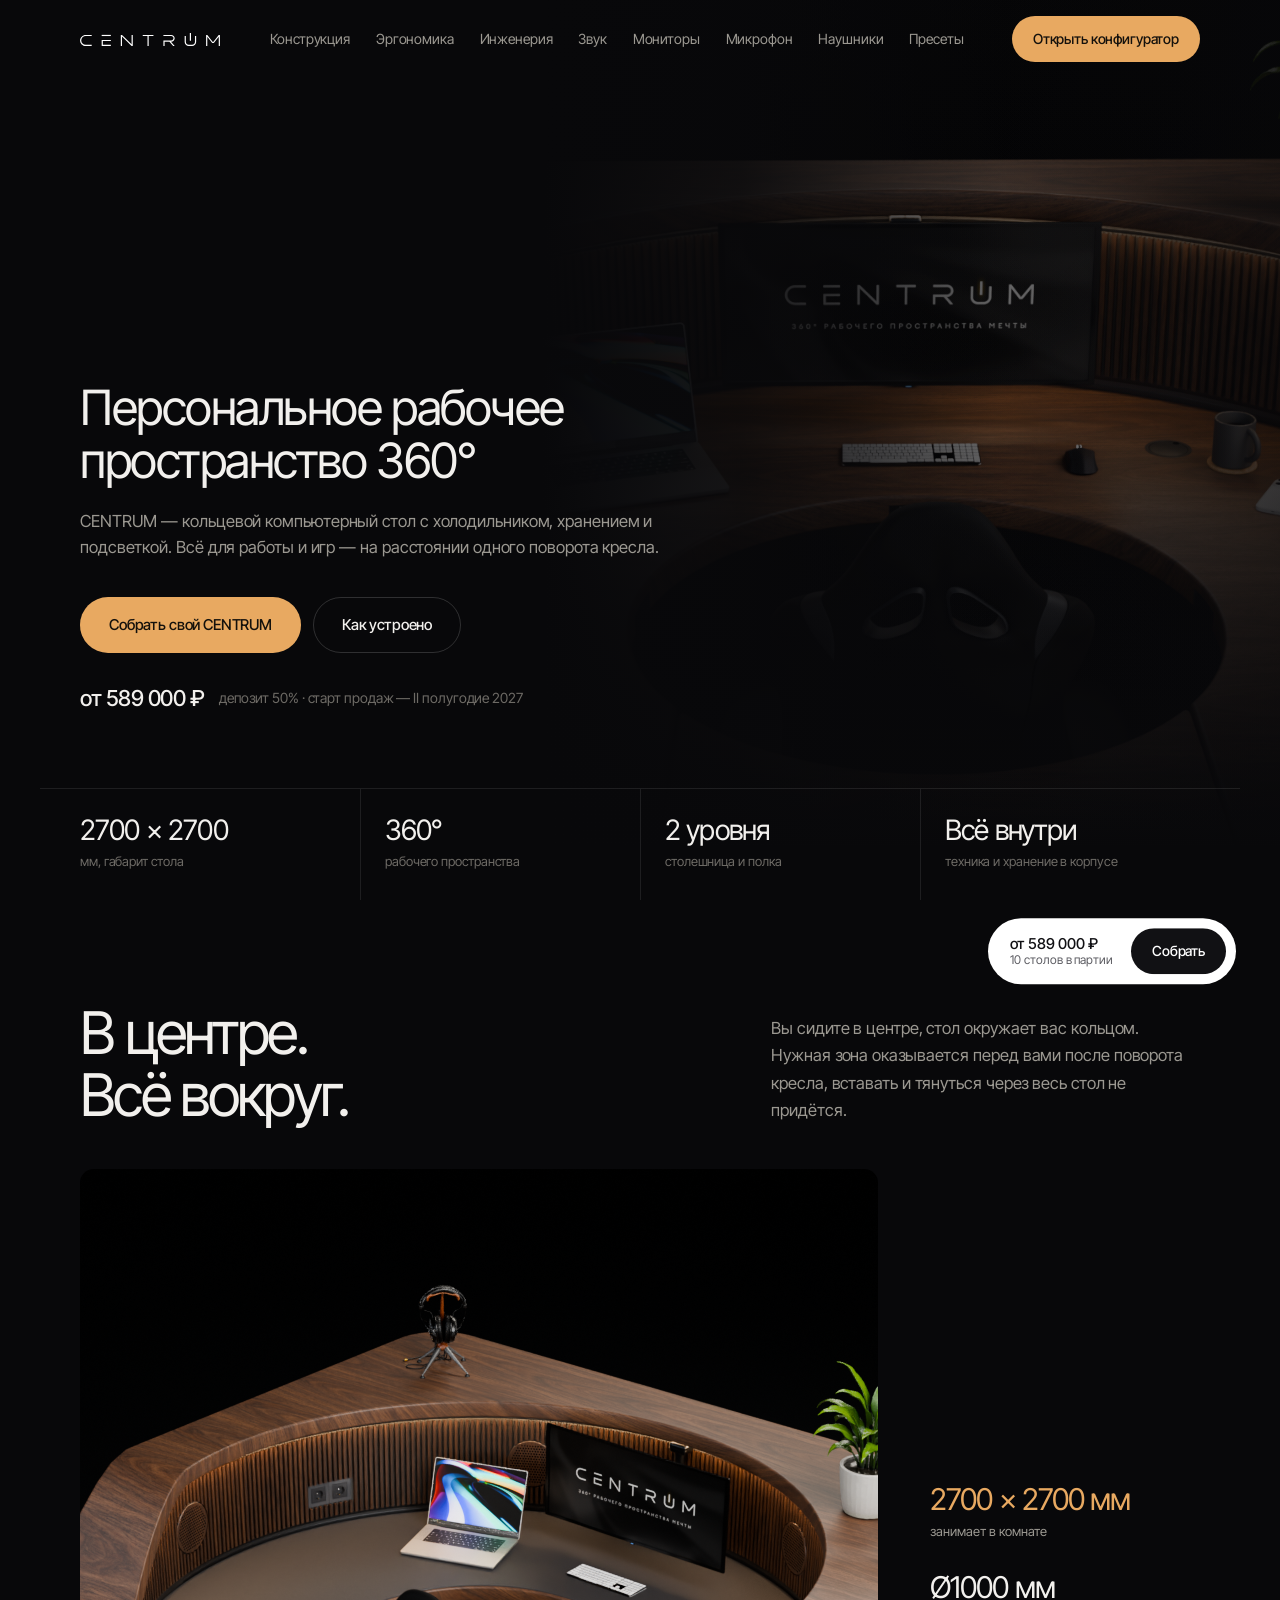
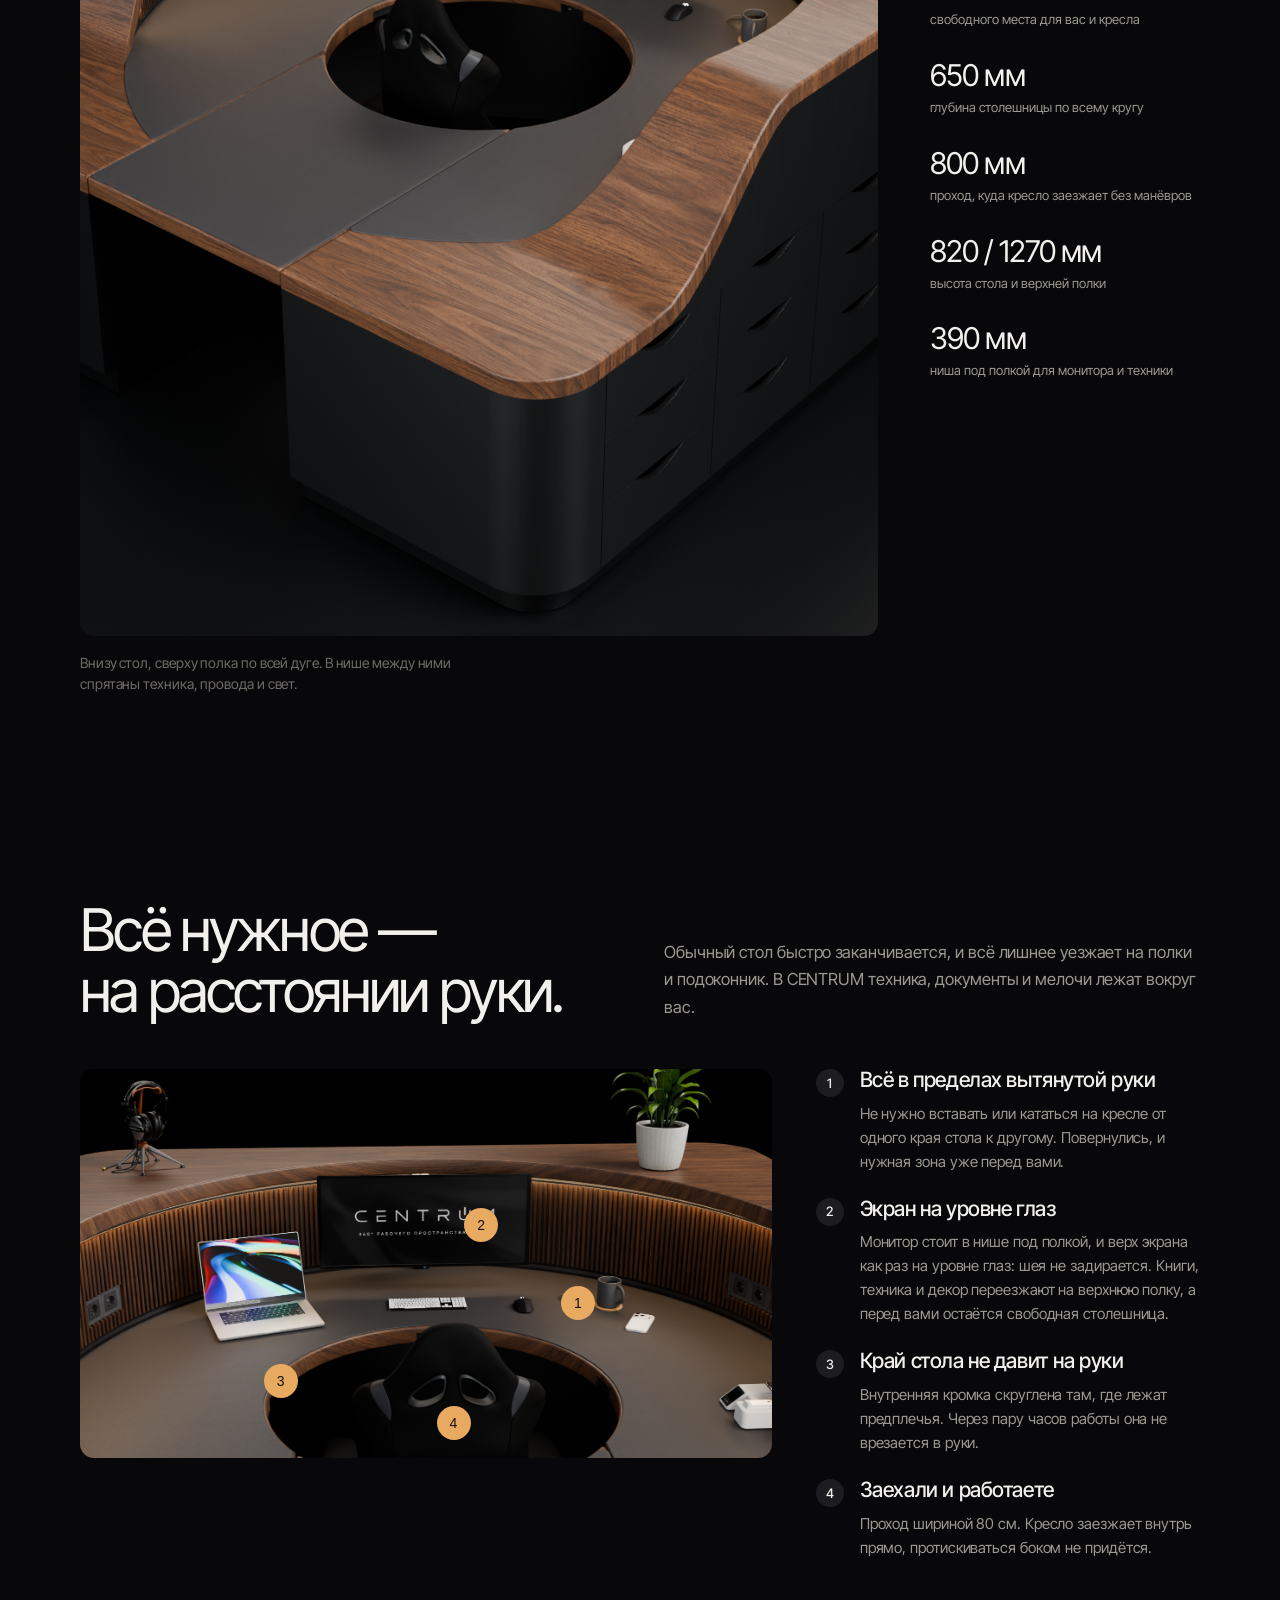
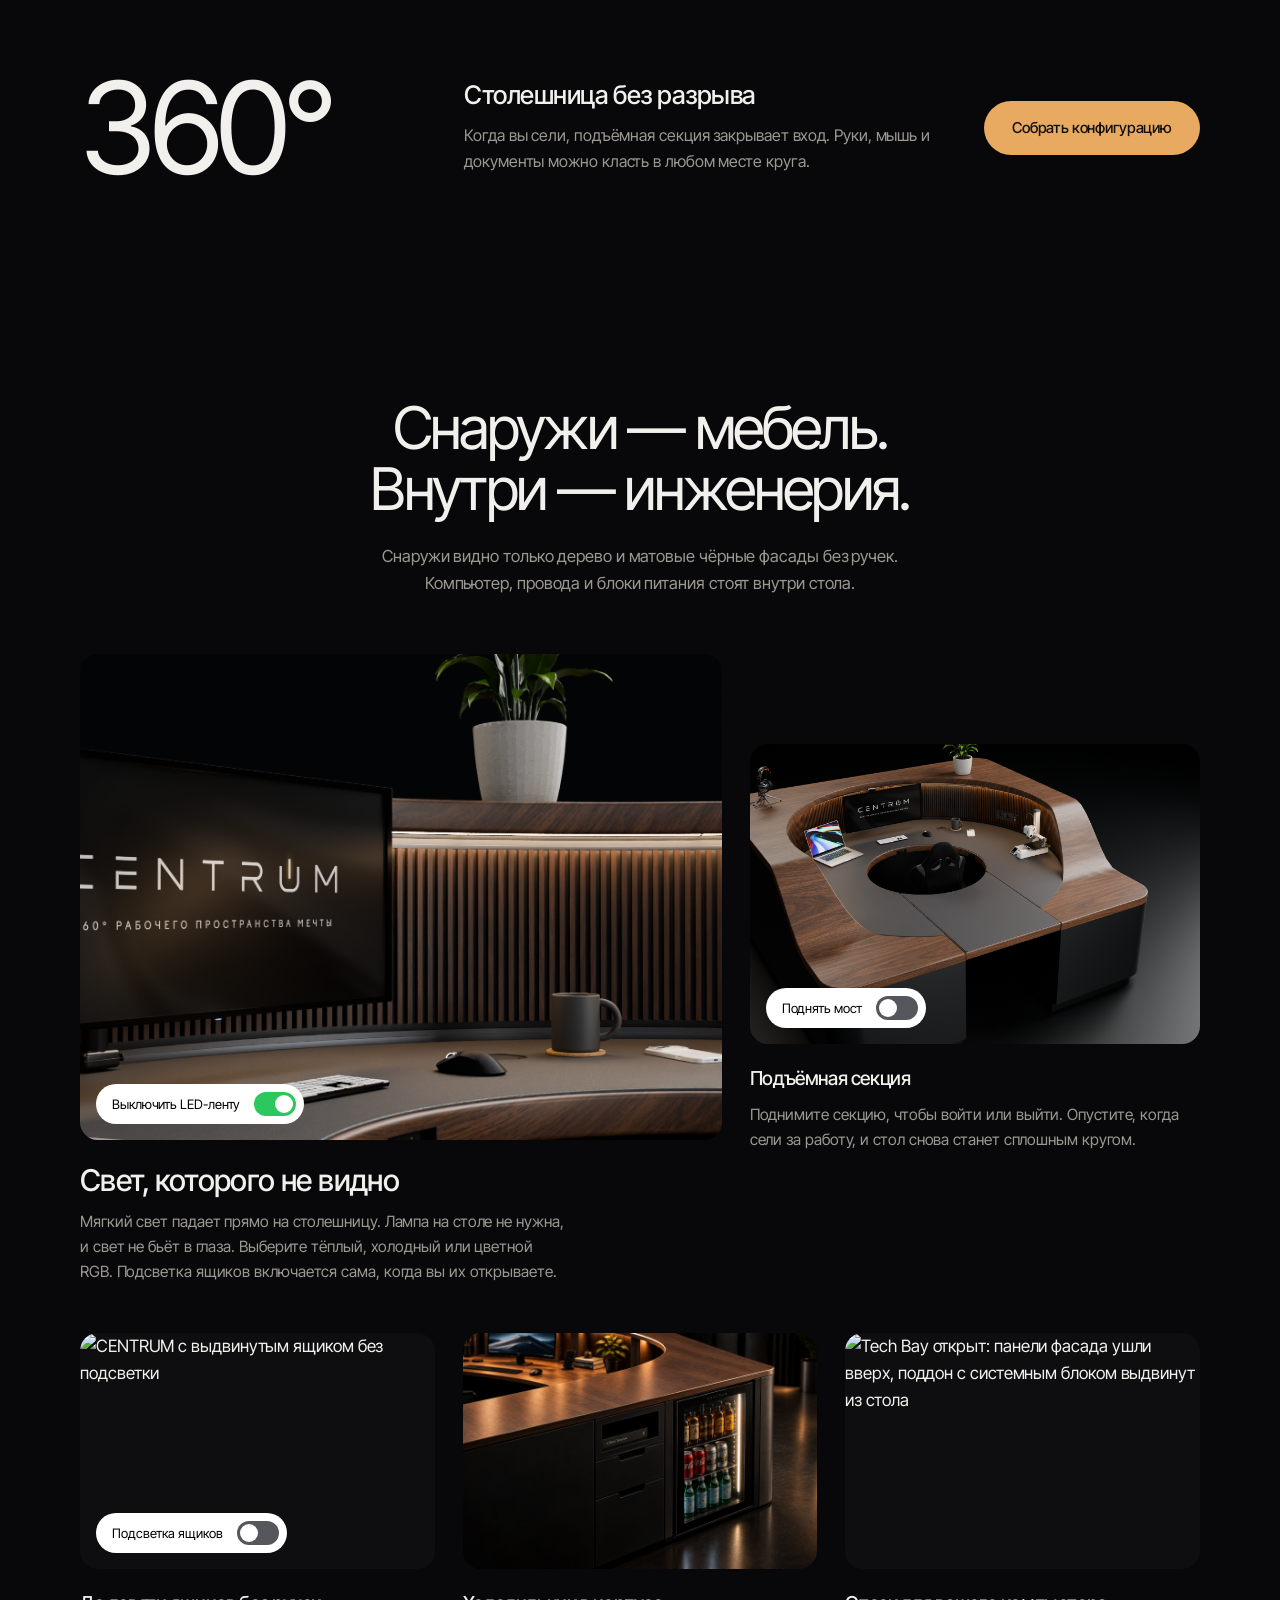
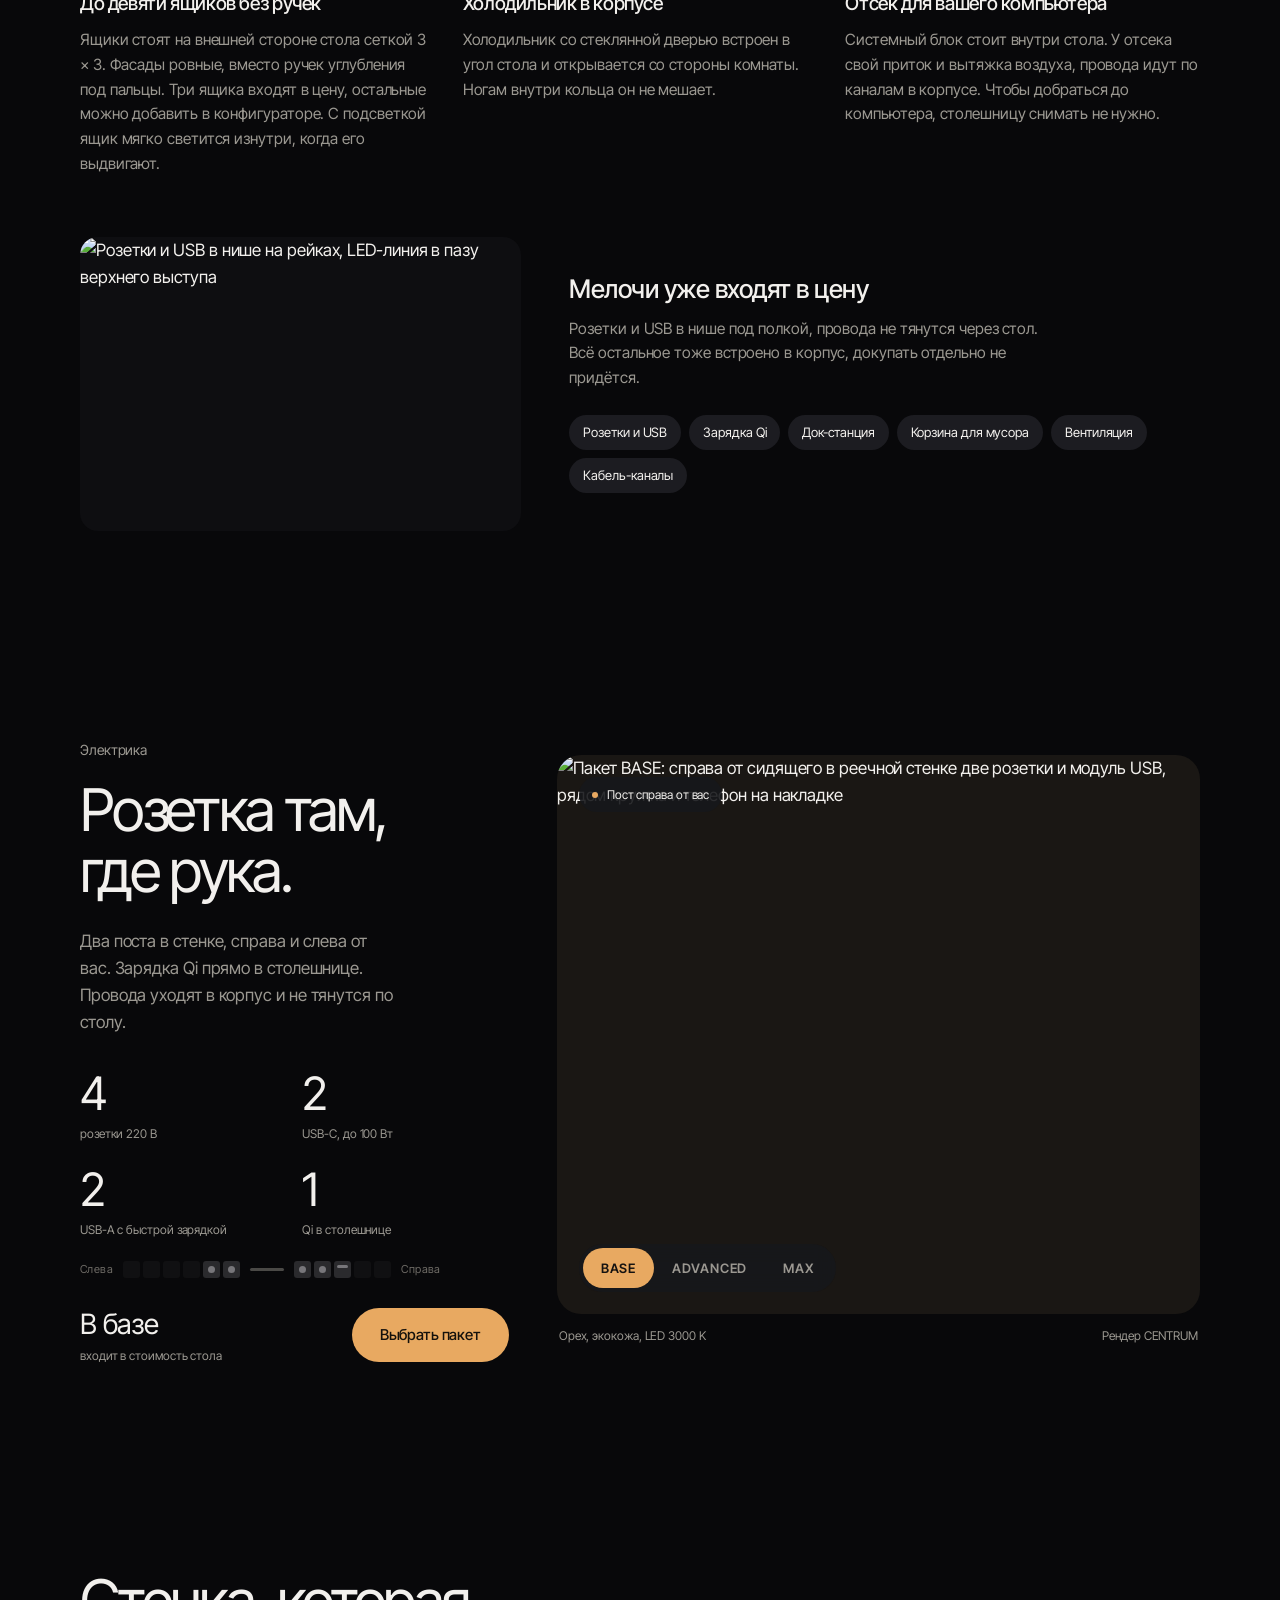
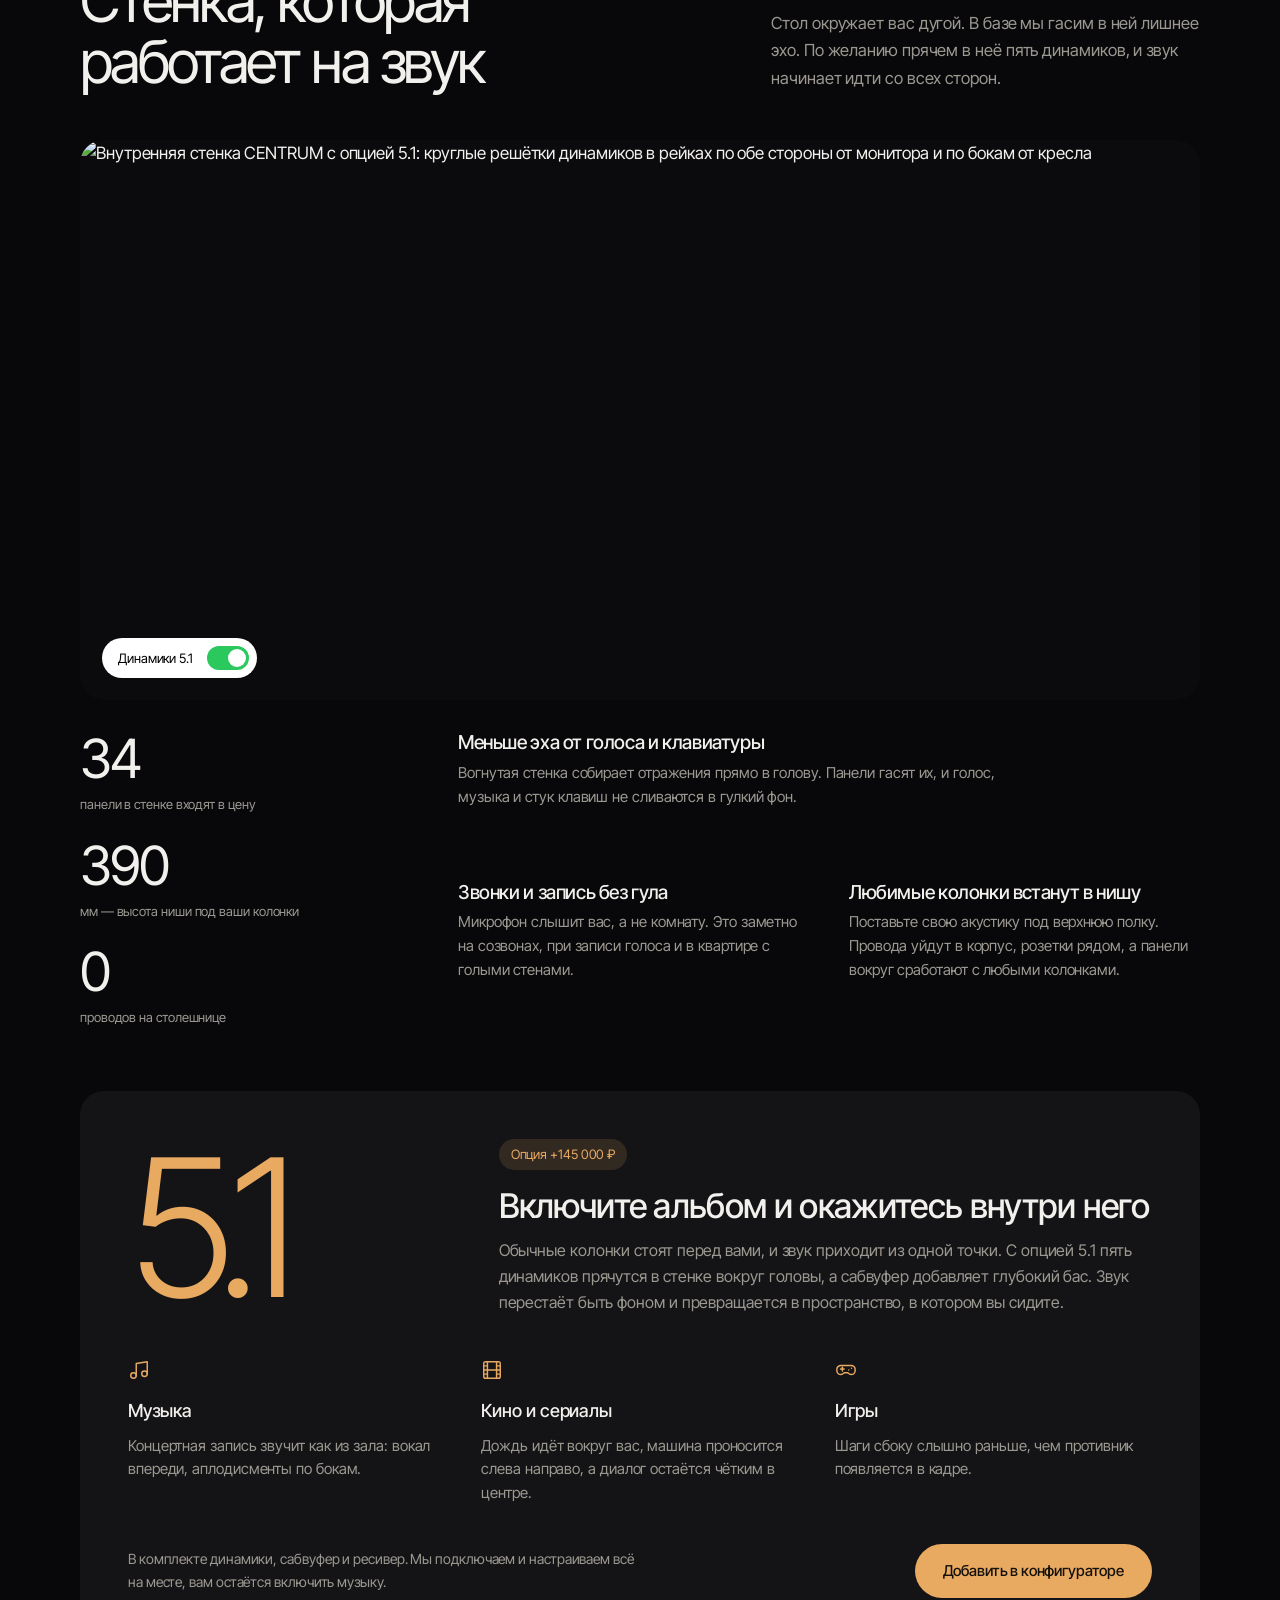
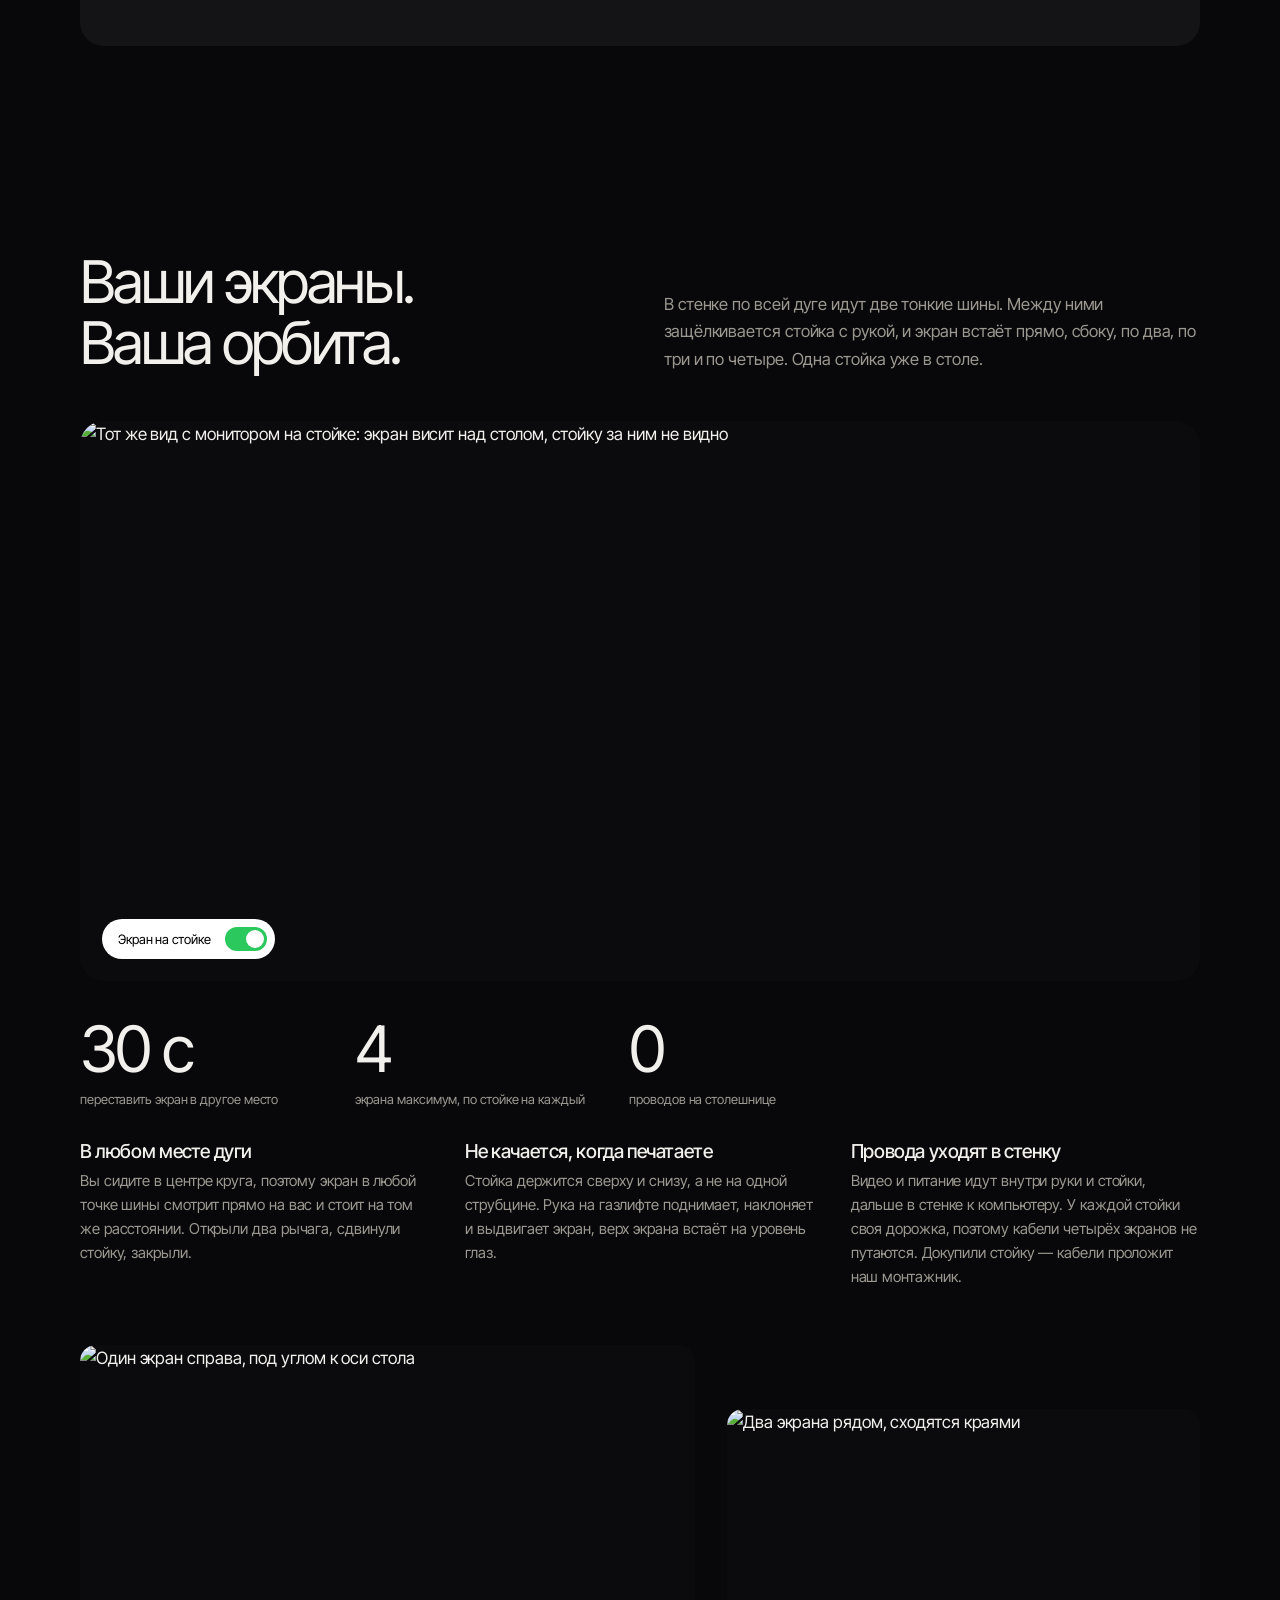
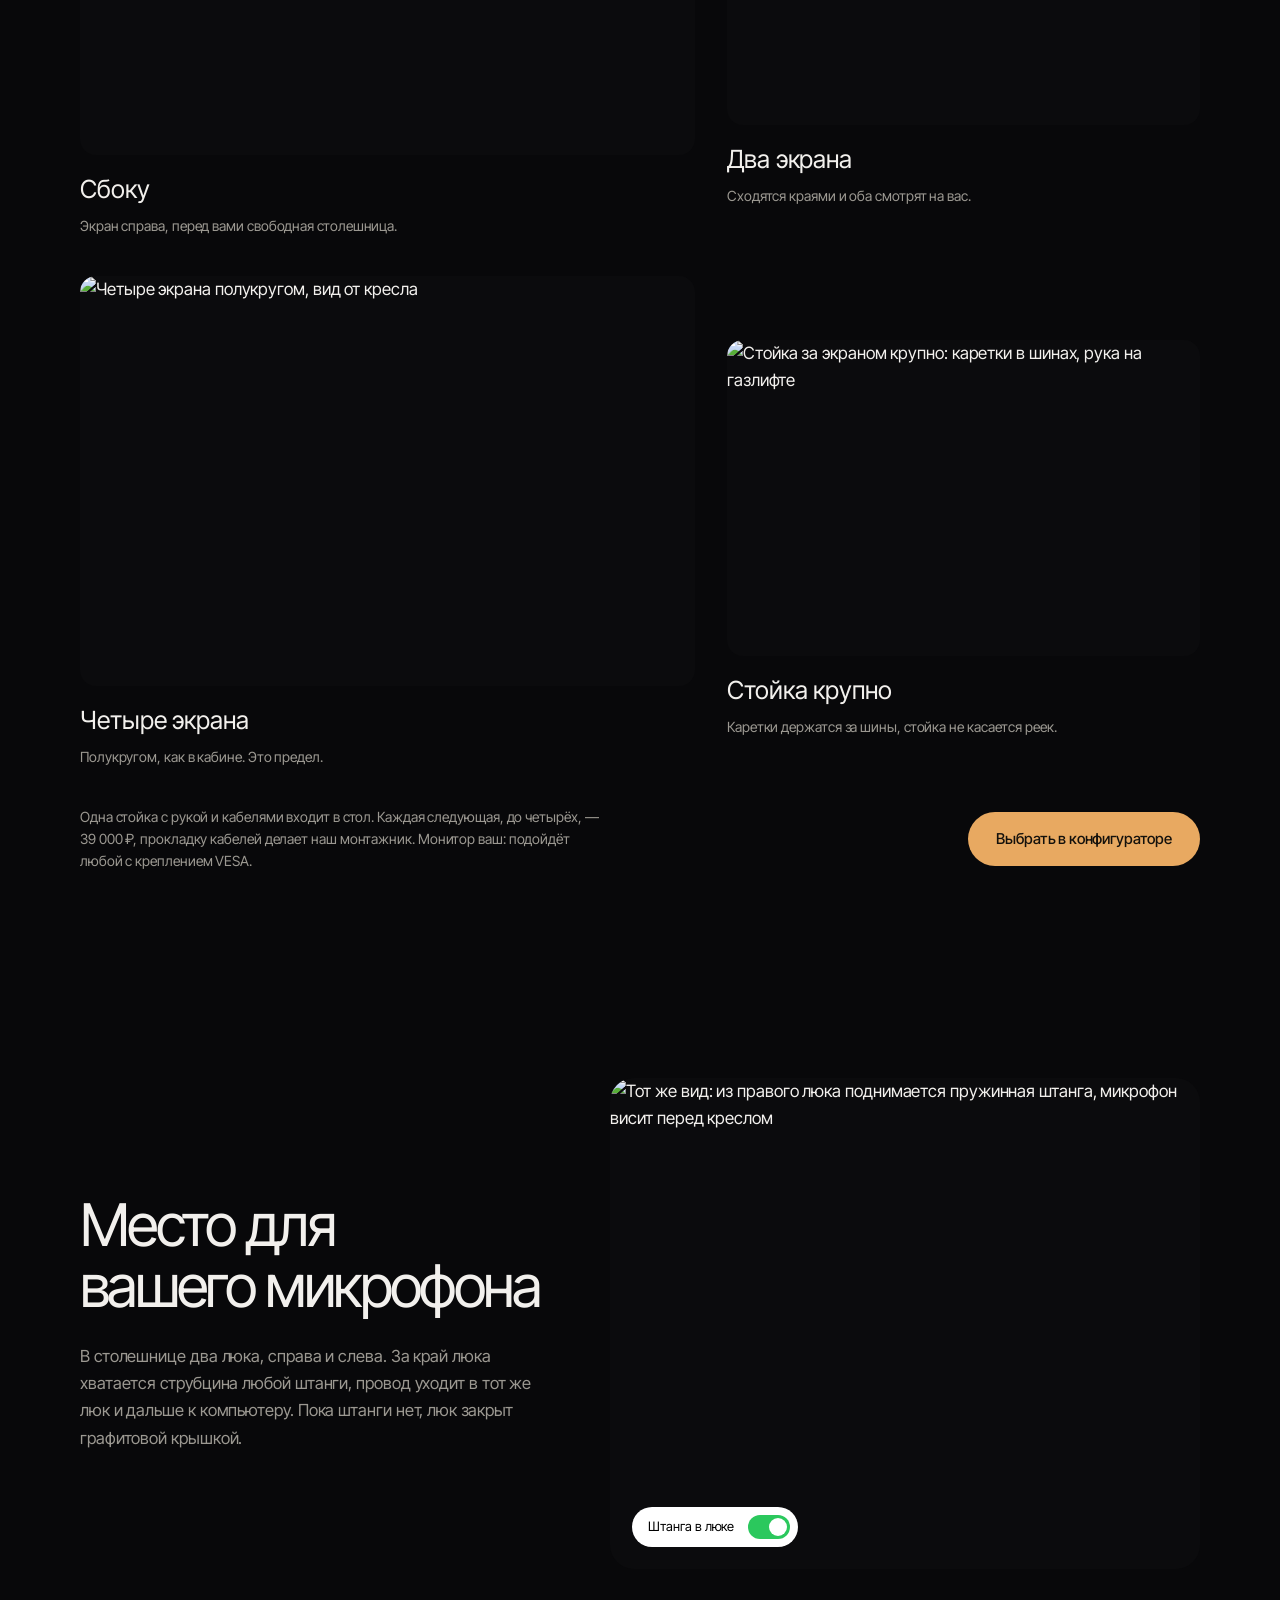
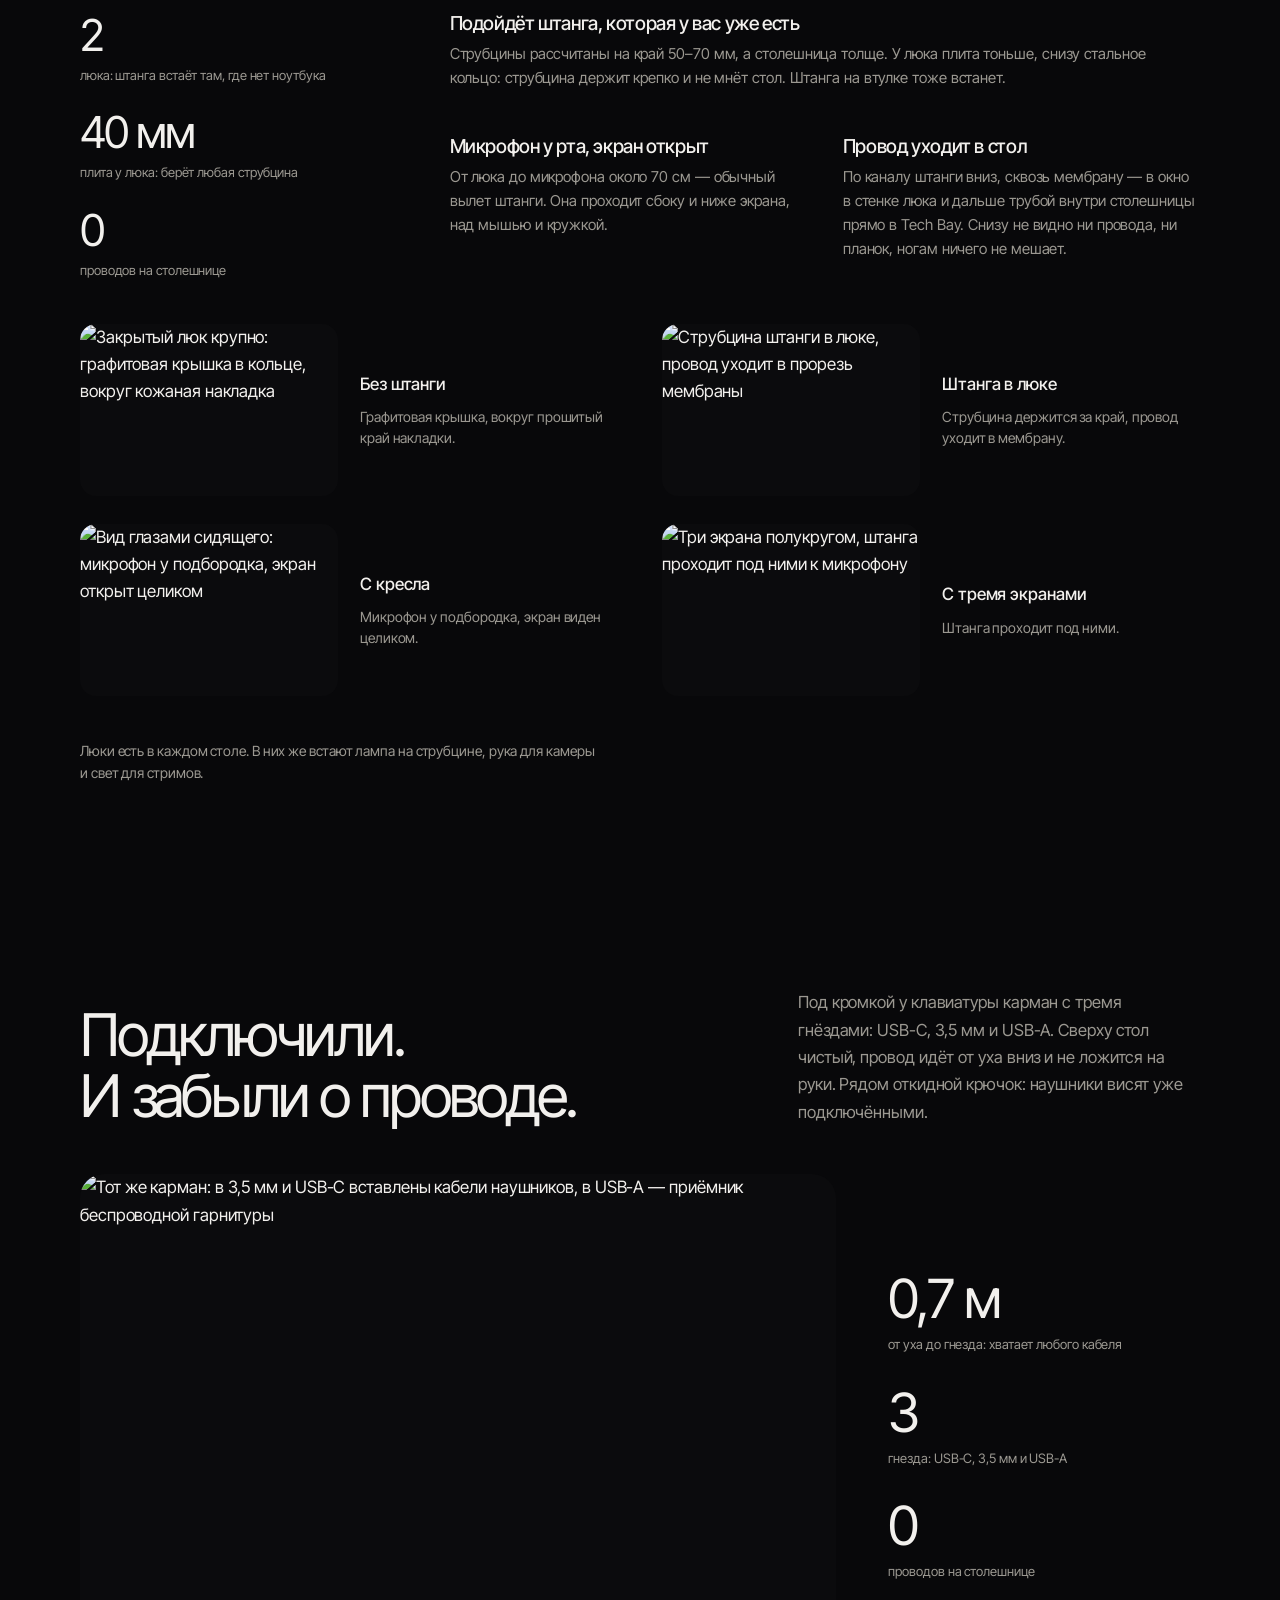
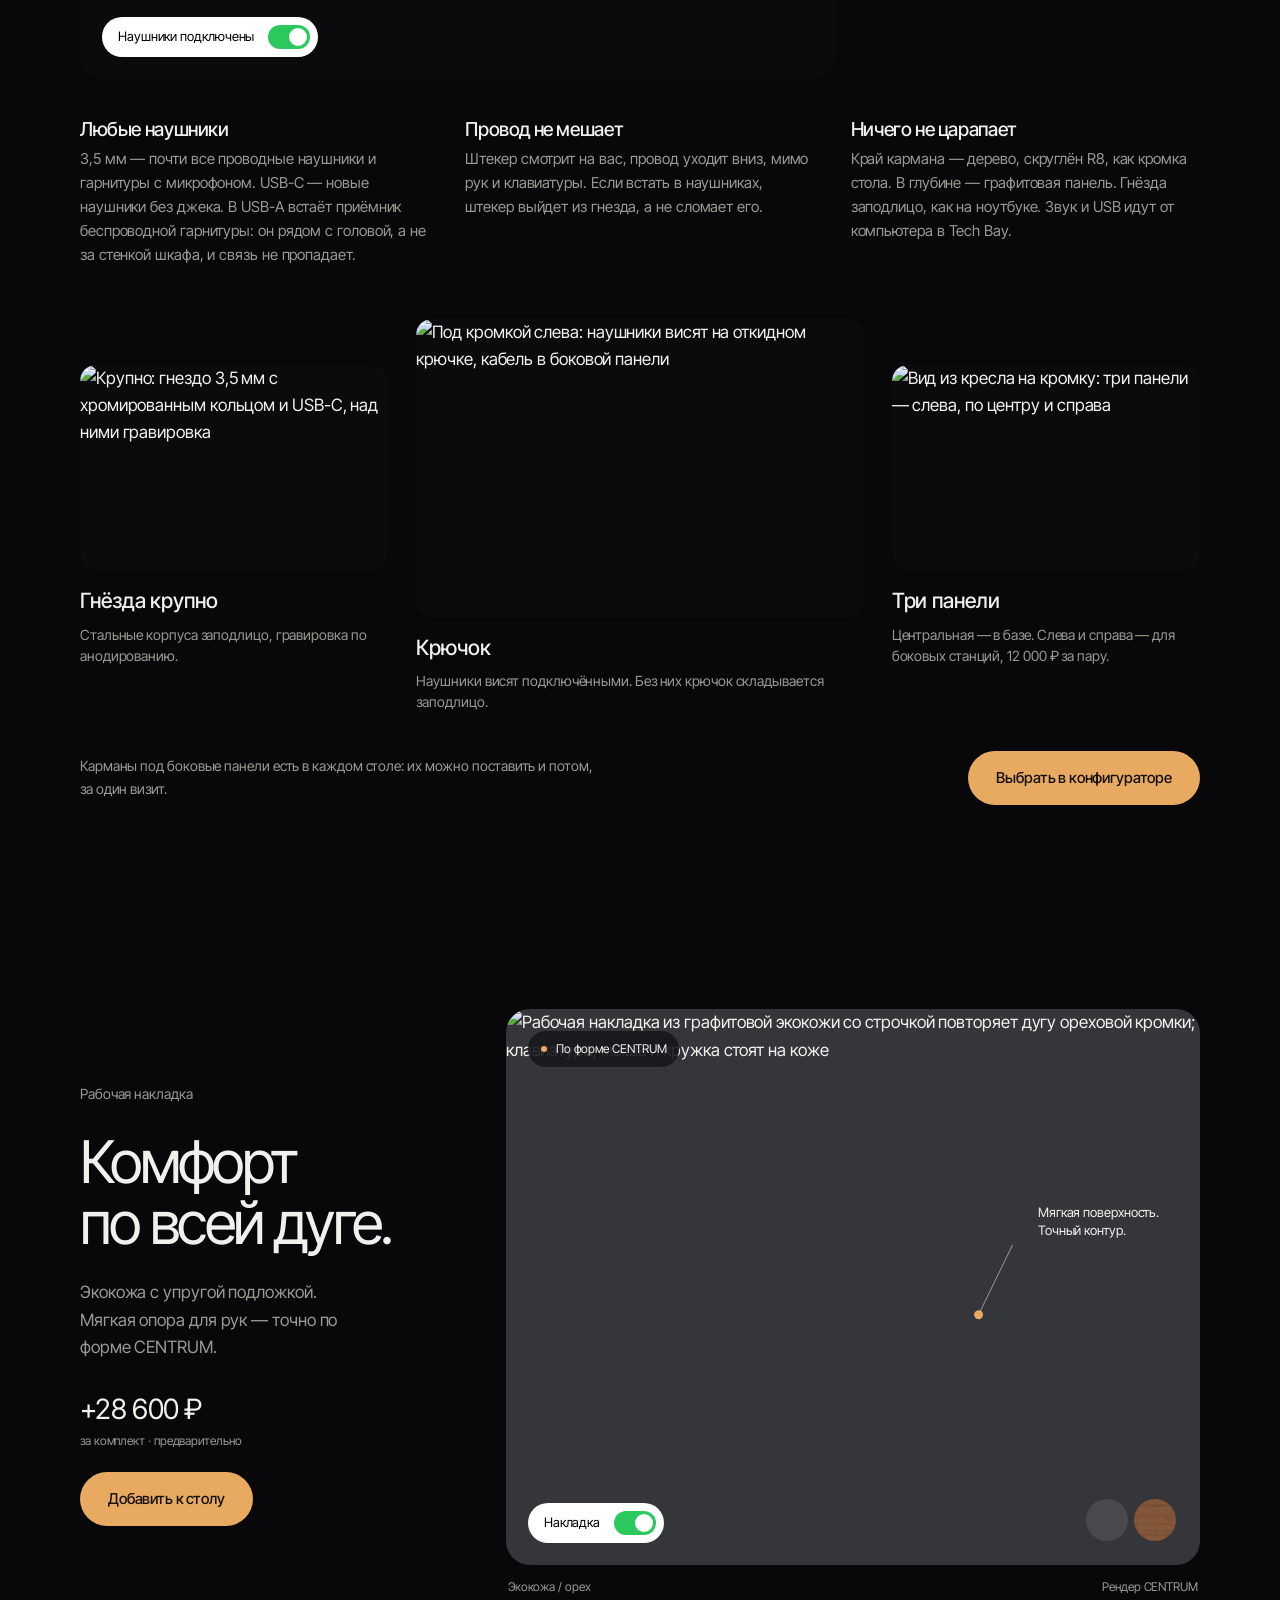
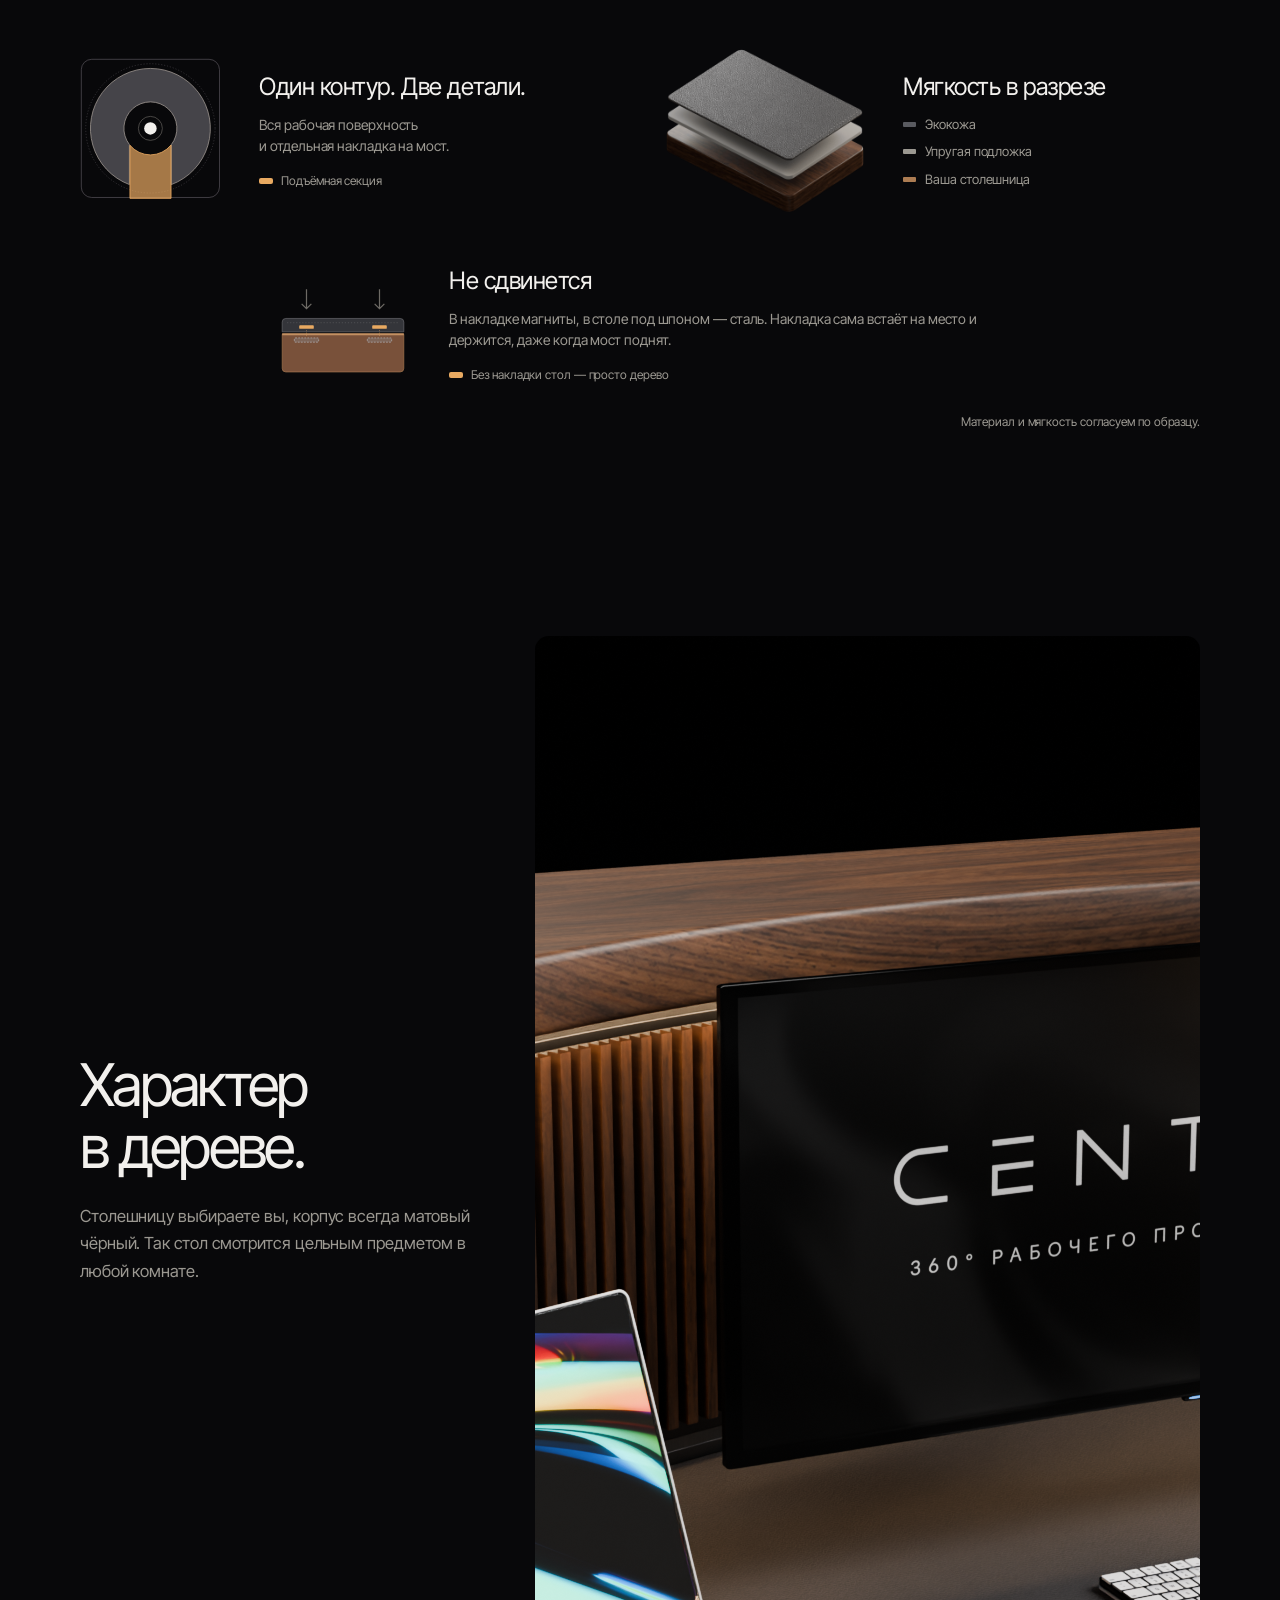
==== commit 155c7ad7: "SEO: мета, JSON-LD, sitemap, 404, llms.txt и страницы размеров, комплектации и FAQ Co-Authored-By: C" ====
--- a/index.html
+++ b/index.html
@@ -1,6 +1,7 @@
 <!doctype html>
 <html lang="ru">
   <head>
+    <meta charset="utf-8" />
     <!-- Yandex.Metrika counter -->
     <script type="text/javascript">
       (function(m,e,t,r,i,k,a){
@@ -12,45 +13,100 @@
 
       ym(112836055, 'init', {ssr:true, webvisor:true, clickmap:true, ecommerce:"dataLayer", referrer: document.referrer, url: location.href, accurateTrackBounce:true, trackLinks:true});
     </script>
-    <noscript><div><img src="https://mc.yandex.ru/watch/112836055" style="position:absolute; left:-9999px;" alt="" /></div></noscript>
     <!-- /Yandex.Metrika counter -->
-    <meta charset="utf-8" />
     <meta name="viewport" content="width=device-width,initial-scale=1" />
     <meta name="theme-color" content="#08080a" />
-    <title>CENTRUM — кольцевая рабочая станция. Предзаказ</title>
+    <title>CENTRUM — кольцевой стол и рабочая станция с холодильником</title>
     <meta
       name="description"
-      content="CENTRUM — кольцевая рабочая станция 2700 × 2700 мм: два уровня, скрытый компьютер, свет, хранение, холодильник и акустические панели внутри корпуса. Объёмный звук 5.1 — по желанию. Лимитированная партия, предзаказ открыт."
+      content="Кольцевой компьютерный стол CENTRUM: рабочая станция 2700 × 2700 мм с холодильником, хранением и подсветкой. Для работы и игр. От 589 000 ₽, предзаказ открыт."
     />
     <meta name="robots" content="index, follow" />
     <link rel="canonical" href="https://centrum360.ru/" />
     <meta property="og:type" content="website" />
     <meta property="og:site_name" content="CENTRUM" />
-    <meta property="og:title" content="CENTRUM — кольцевая рабочая станция. Предзаказ" />
+    <meta property="og:title" content="CENTRUM — кольцевой стол и рабочая станция с холодильником" />
     <meta
       property="og:description"
-      content="Кольцевая рабочая станция 2700 × 2700 мм: два уровня, скрытый компьютер, свет и хранение внутри корпуса, объёмный звук 5.1 по желанию. Лимитированная партия — 10 столов, предзаказ открыт."
+      content="Кольцевой компьютерный стол CENTRUM: рабочая станция 2700 × 2700 мм с холодильником, хранением и подсветкой. Для работы и игр. От 589 000 ₽, предзаказ открыт."
     />
     <meta property="og:image" content="https://centrum360.ru/assets/landing/hero.png" />
+    <meta property="og:image:width" content="1200" />
+    <meta property="og:image:height" content="800" />
+    <meta property="og:image:type" content="image/png" />
+    <meta property="og:image:alt" content="Кольцевой стол CENTRUM — рендер прототипа" />
     <meta property="og:url" content="https://centrum360.ru/" />
     <meta property="og:locale" content="ru_RU" />
     <meta name="twitter:card" content="summary_large_image" />
+    <meta name="twitter:title" content="CENTRUM — кольцевой стол и рабочая станция с холодильником" />
+    <meta name="twitter:description" content="Кольцевой компьютерный стол CENTRUM: рабочая станция 2700 × 2700 мм с холодильником, хранением и подсветкой. Для работы и игр. От 589 000 ₽, предзаказ открыт." />
+    <meta name="twitter:image" content="https://centrum360.ru/assets/landing/hero.png" />
+    <meta name="twitter:image:alt" content="Кольцевой стол CENTRUM — рендер прототипа" />
+    <link rel="preload" as="image" href="output/render/premium/hero-graphite-metal-smooth-corners.png" fetchpriority="high" />
     <link rel="icon" href="assets/favicon.svg" type="image/svg+xml" />
     <link rel="preconnect" href="https://fonts.googleapis.com" />
     <link rel="preconnect" href="https://fonts.gstatic.com" crossorigin />
     <link
-      href="https://fonts.googleapis.com/css2?family=Inter+Tight:wght@300;400;500;600&display=swap"
+      href="https://fonts.googleapis.com/css2?family=Inter+Tight:wght@300;400;500;600&amp;display=swap"
       rel="stylesheet"
     />
     <link rel="stylesheet" href="toggle.css" />
     <link rel="stylesheet" href="landing.css?v=20260926-phones" />
     <link rel="stylesheet" href="landing-composition.css?v=20260927" />
+    <script type="application/ld+json">
+{
+  "@context": "https://schema.org",
+  "@graph": [
+    {
+      "@type": "Organization",
+      "@id": "https://centrum360.ru/#organization",
+      "name": "CENTRUM",
+      "url": "https://centrum360.ru/",
+      "logo": "https://centrum360.ru/assets/logo.svg"
+    },
+    {
+      "@type": "WebSite",
+      "@id": "https://centrum360.ru/#website",
+      "name": "CENTRUM",
+      "url": "https://centrum360.ru/",
+      "inLanguage": "ru-RU",
+      "publisher": {
+        "@id": "https://centrum360.ru/#organization"
+      }
+    },
+    {
+      "@type": "Product",
+      "@id": "https://centrum360.ru/#product",
+      "name": "Кольцевой стол CENTRUM",
+      "description": "Кольцевая рабочая станция 2700 × 2700 мм с холодильником, отсеком для компьютера, тремя ящиками и LED-подсветкой. Компьютер и монитор покупаются отдельно.",
+      "image": [
+        "https://centrum360.ru/assets/landing/hero.png"
+      ],
+      "brand": {
+        "@type": "Brand",
+        "name": "CENTRUM"
+      },
+      "offers": {
+        "@type": "Offer",
+        "url": "https://centrum360.ru/#preorder",
+        "price": 589000,
+        "priceCurrency": "RUB",
+        "availability": "https://schema.org/PreOrder",
+        "seller": {
+          "@id": "https://centrum360.ru/#organization"
+        }
+      }
+    }
+  ]
+}
+    </script>
   </head>
   <body>
+<noscript><div><img src="https://mc.yandex.ru/watch/112836055" style="position:absolute; left:-9999px;" alt="" /></div></noscript>
     <a class="skip" href="#configurator">Перейти к конфигуратору</a>
 
     <header class="site-head" id="site-head">
-      <a class="logo" href="#top" aria-label="CENTRUM"><img src="assets/logo.svg" alt="CENTRUM" /></a>
+      <a class="logo" href="#top" aria-label="CENTRUM"><img src="assets/logo.svg" alt="CENTRUM" width="10519" height="1000" decoding="async" /></a>
       <nav class="site-nav" aria-label="Разделы">
         <a href="#construction">Конструкция</a>
         <a href="#ergonomics">Эргономика</a>
@@ -74,13 +130,15 @@
             fetchpriority="high"
             width="1600"
             height="1067"
+            decoding="async"
           />
         </div>
         <div class="hero-body">
           <h1>Персональное рабочее<br />пространство 360°</h1>
           <p class="lead">
-            Все инструменты вашего рабочего процесса постоянно подключены и
-            находятся на расстоянии одного поворота кресла.
+            CENTRUM — кольцевой компьютерный стол с холодильником,
+            хранением и подсветкой. Всё для работы и игр — на расстоянии
+            одного поворота кресла.
           </p>
           <div class="hero-actions">
             <a class="btn btn-primary" href="#configurator">Собрать свой CENTRUM</a>
@@ -125,6 +183,7 @@
             src="output/render/premium/camera-premium-01-three-quarter-1600.png"
             alt="CENTRUM сверху: кольцо, два уровня, ящики и холодильник по наружному фасаду"
             loading="lazy"
+            width="1600" height="1067" decoding="async"
           />
           <figcaption>
             Внизу стол, сверху полка по всей дуге. В нише между ними спрятаны
@@ -150,6 +209,7 @@
               src="output/render/premium/camera-premium-02-workspace-1600.png"
               alt="Вид от кресла: монитор в нише под верхним ярусом, на рабочей поверхности накладка из экокожи"
               loading="lazy"
+              width="1600" height="1067" decoding="async"
             />
             <button class="ergo-spot tip-below" type="button" style="left: 72%; top: 60.1%" data-spot="1" aria-label="Всё в пределах вытянутой руки">
               1
@@ -222,6 +282,7 @@
                   data-light-src="output/render/premium/led-wall-angle-off.png"
                   alt="Рабочее место CENTRUM с выключенной LED-подсветкой"
                   loading="lazy"
+                  width="1600" height="1067" decoding="async"
                 />
                 <img
                   data-light-image
@@ -230,6 +291,7 @@
                   data-light-src="output/render/premium/led-wall-angle-on.png"
                   alt="Рабочее место CENTRUM с включённой LED-подсветкой"
                   loading="lazy"
+                  width="1600" height="1067" decoding="async"
                 />
               </div>
               <label class="toggle-pill light-toggle">
@@ -259,6 +321,7 @@
                   data-bridge-src="output/render/premium/bridge-front-closed-1600.png"
                   alt="CENTRUM с закрытой подъёмной секцией"
                   loading="lazy"
+                  width="1600" height="1067" decoding="async"
                 />
                 <img
                   data-light-image
@@ -268,6 +331,7 @@
                   data-bridge-src="output/render/premium/bridge-front-open-1600.png"
                   alt="CENTRUM с поднятой подъёмной секцией"
                   loading="lazy"
+                  width="1600" height="1067" decoding="async"
                 />
               </div>
               <label class="toggle-pill light-toggle">
@@ -295,6 +359,7 @@
                   src="output/render/premium/drawers-light-off-1600.png"
                   alt="CENTRUM с выдвинутым ящиком без подсветки"
                   loading="lazy"
+                  width="1600" height="1067" decoding="async"
                 />
                 <img
                   data-light-image
@@ -302,6 +367,7 @@
                   src="output/render/premium/drawers-light-on-1600.png"
                   alt="CENTRUM с выдвинутым ящиком: мягкий тёплый свет внутри"
                   loading="lazy"
+                  width="1600" height="1067" decoding="async"
                 />
               </div>
               <label class="toggle-pill light-toggle">
@@ -327,6 +393,7 @@
                 src="assets/photo/mini-fridge.png"
                 alt="Холодильник со стеклянной дверью и ящики без ручек на наружном фасаде"
                 loading="lazy"
+                width="1536" height="1024" decoding="async"
               />
             </div>
             <div class="tile-body">
@@ -344,6 +411,7 @@
                 src="output/render/premium/techbay-open-1600.png"
                 alt="Tech Bay открыт: панели фасада ушли вверх, поддон с системным блоком выдвинут из стола"
                 loading="lazy"
+                width="1000" height="667" decoding="async"
               />
             </div>
             <div class="tile-body">
@@ -362,6 +430,7 @@
                 src="output/render/premium/details-sockets-1600.png"
                 alt="Розетки и USB в нише на рейках, LED-линия в пазу верхнего выступа"
                 loading="lazy"
+                width="1000" height="667" decoding="async"
               />
             </div>
             <div class="tile-body">
@@ -391,11 +460,11 @@
             <div class="power-photo">
               <div class="power-media">
                 <img data-power-image data-power-state="base" src="output/render/premium/power-base-1600.png" width="1600" height="1067"
-                  alt="Пакет BASE: справа от сидящего в реечной стенке две розетки и модуль USB, рядом кружка и телефон на накладке" loading="lazy" />
+                  alt="Пакет BASE: справа от сидящего в реечной стенке две розетки и модуль USB, рядом кружка и телефон на накладке" loading="lazy" decoding="async" />
                 <img data-power-image data-power-state="advanced" src="output/render/premium/power-advanced-1600.png" width="1600" height="1067"
-                  alt="Пакет ADVANCED: справа три розетки и модуль USB" loading="lazy" />
+                  alt="Пакет ADVANCED: справа три розетки и модуль USB" loading="lazy" decoding="async" />
                 <img data-power-image data-power-state="max" src="output/render/premium/power-max-1600.png" width="1600" height="1067"
-                  alt="Пакет MAX: справа четыре розетки и модуль USB" loading="lazy" />
+                  alt="Пакет MAX: справа четыре розетки и модуль USB" loading="lazy" decoding="async" />
               </div>
               <span class="power-photo-label"><i></i> Пост справа от вас</span>
               <div class="power-tabs" role="tablist" aria-label="Пакет электрики">
@@ -452,6 +521,7 @@
                   width="1600" height="1067"
                   alt="Внутренняя стенка CENTRUM без динамиков: сплошные ореховые рейки на войлоке по всей дуге"
                   loading="lazy"
+                  decoding="async"
                 />
                 <img
                   data-light-image
@@ -460,6 +530,7 @@
                   width="1600" height="1067"
                   alt="Внутренняя стенка CENTRUM с опцией 5.1: круглые решётки динамиков в рейках по обе стороны от монитора и по бокам от кресла"
                   loading="lazy"
+                  decoding="async"
                 />
               </div>
               <label class="toggle-pill light-toggle">
@@ -562,17 +633,19 @@
                   data-light-image
                   data-light-state="off"
                   src="output/render/premium/monitor-none-1600.png"
-                  width="1600" height="1067"
+                  width="800" height="533"
                   alt="Вид от кресла без монитора: рейки по дуге, внизу стенки тонкая тёмная шина"
                   loading="lazy"
+                  decoding="async"
                 />
                 <img
                   data-light-image
                   data-light-state="on"
                   src="output/render/premium/monitor-one-1600.png"
-                  width="1600" height="1067"
+                  width="800" height="533"
                   alt="Тот же вид с монитором на стойке: экран висит над столом, стойку за ним не видно"
                   loading="lazy"
+                  decoding="async"
                 />
               </div>
               <label class="toggle-pill light-toggle">
@@ -622,22 +695,22 @@
 
         <ul class="monitor-cases reveal">
           <li>
-            <img src="output/render/premium/monitor-side-1600.png" width="1600" height="1067" alt="Один экран справа, под углом к оси стола" loading="lazy" />
+            <img src="output/render/premium/monitor-side-1600.png" width="800" height="533" alt="Один экран справа, под углом к оси стола" loading="lazy" decoding="async" />
             <h4>Сбоку</h4>
             <p>Экран справа, перед вами свободная столешница.</p>
           </li>
           <li>
-            <img src="output/render/premium/monitor-two-1600.png" width="1600" height="1067" alt="Два экрана рядом, сходятся краями" loading="lazy" />
+            <img src="output/render/premium/monitor-two-1600.png" width="800" height="533" alt="Два экрана рядом, сходятся краями" loading="lazy" decoding="async" />
             <h4>Два экрана</h4>
             <p>Сходятся краями и оба смотрят на вас.</p>
           </li>
           <li>
-            <img src="output/render/premium/monitor-four-1600.png" width="1600" height="1067" alt="Четыре экрана полукругом, вид от кресла" loading="lazy" />
+            <img src="output/render/premium/monitor-four-1600.png" width="800" height="533" alt="Четыре экрана полукругом, вид от кресла" loading="lazy" decoding="async" />
             <h4>Четыре экрана</h4>
             <p>Полукругом, как в кабине. Это предел.</p>
           </li>
           <li>
-            <img src="output/render/premium/monitor-post-1600.png" width="1600" height="1067" alt="Стойка за экраном крупно: каретки в шинах, рука на газлифте" loading="lazy" />
+            <img src="output/render/premium/monitor-post-1600.png" width="800" height="533" alt="Стойка за экраном крупно: каретки в шинах, рука на газлифте" loading="lazy" decoding="async" />
             <h4>Стойка крупно</h4>
             <p>Каретки держатся за шины, стойка не касается реек.</p>
           </li>
@@ -668,17 +741,19 @@
                   data-light-image
                   data-light-state="off"
                   src="output/render/premium/mic-closed-1600.png"
-                  width="1600" height="1067"
+                  width="1000" height="667"
                   alt="Вид от кресла: справа от мыши в столешнице закрытый графитовый люк"
                   loading="lazy"
+                  decoding="async"
                 />
                 <img
                   data-light-image
                   data-light-state="on"
                   src="output/render/premium/mic-arm-1600.png"
-                  width="1600" height="1067"
+                  width="1000" height="667"
                   alt="Тот же вид: из правого люка поднимается пружинная штанга, микрофон висит перед креслом"
                   loading="lazy"
+                  decoding="async"
                 />
               </div>
               <label class="toggle-pill light-toggle">
@@ -726,22 +801,22 @@
 
         <ul class="monitor-cases reveal">
           <li>
-            <img src="output/render/premium/mic-hatch-closed-1600.png" width="1600" height="1067" alt="Закрытый люк крупно: графитовая крышка в кольце, вокруг кожаная накладка" loading="lazy" />
+            <img src="output/render/premium/mic-hatch-closed-1600.png" width="1000" height="667" alt="Закрытый люк крупно: графитовая крышка в кольце, вокруг кожаная накладка" loading="lazy" decoding="async" />
             <h4>Без штанги</h4>
             <p>Графитовая крышка, вокруг прошитый край накладки.</p>
           </li>
           <li>
-            <img src="output/render/premium/mic-hatch-open-1600.png" width="1600" height="1067" alt="Струбцина штанги в люке, провод уходит в прорезь мембраны" loading="lazy" />
+            <img src="output/render/premium/mic-hatch-open-1600.png" width="1000" height="667" alt="Струбцина штанги в люке, провод уходит в прорезь мембраны" loading="lazy" decoding="async" />
             <h4>Штанга в люке</h4>
             <p>Струбцина держится за край, провод уходит в мембрану.</p>
           </li>
           <li>
-            <img src="output/render/premium/mic-pov-1600.png" width="1600" height="1067" alt="Вид глазами сидящего: микрофон у подбородка, экран открыт целиком" loading="lazy" />
+            <img src="output/render/premium/mic-pov-1600.png" width="1000" height="667" alt="Вид глазами сидящего: микрофон у подбородка, экран открыт целиком" loading="lazy" decoding="async" />
             <h4>С кресла</h4>
             <p>Микрофон у подбородка, экран виден целиком.</p>
           </li>
           <li>
-            <img src="output/render/premium/mic-three-1600.png" width="1600" height="1067" alt="Три экрана полукругом, штанга проходит под ними к микрофону" loading="lazy" />
+            <img src="output/render/premium/mic-three-1600.png" width="1000" height="667" alt="Три экрана полукругом, штанга проходит под ними к микрофону" loading="lazy" decoding="async" />
             <h4>С тремя экранами</h4>
             <p>Штанга проходит под ними.</p>
           </li>
@@ -774,6 +849,7 @@
                   width="1600" height="1067"
                   alt="Карман под кромкой стола со скруглённым деревянным краем, в глубине графитовая панель с гнёздами USB-A, 3,5 мм и USB-C"
                   loading="lazy"
+                  decoding="async"
                 />
                 <img
                   data-light-image
@@ -782,6 +858,7 @@
                   width="1600" height="1067"
                   alt="Тот же карман: в 3,5 мм и USB-C вставлены кабели наушников, в USB-A — приёмник беспроводной гарнитуры"
                   loading="lazy"
+                  decoding="async"
                 />
               </div>
               <label class="toggle-pill light-toggle">
@@ -828,17 +905,17 @@
 
         <ul class="monitor-cases cases-3 reveal">
           <li>
-            <img src="output/render/premium/audio-ports-1600.png" width="1600" height="1067" alt="Крупно: гнездо 3,5 мм с хромированным кольцом и USB-C, над ними гравировка" loading="lazy" />
+            <img src="output/render/premium/audio-ports-1600.png" width="1600" height="1067" alt="Крупно: гнездо 3,5 мм с хромированным кольцом и USB-C, над ними гравировка" loading="lazy" decoding="async" />
             <h4>Гнёзда крупно</h4>
             <p>Стальные корпуса заподлицо, гравировка по анодированию.</p>
           </li>
           <li>
-            <img src="output/render/premium/audio-hook-1600.png" width="1600" height="1067" alt="Под кромкой слева: наушники висят на откидном крючке, кабель в боковой панели" loading="lazy" />
+            <img src="output/render/premium/audio-hook-1600.png" width="1600" height="1067" alt="Под кромкой слева: наушники висят на откидном крючке, кабель в боковой панели" loading="lazy" decoding="async" />
             <h4>Крючок</h4>
             <p>Наушники висят подключёнными. Без них крючок складывается заподлицо.</p>
           </li>
           <li>
-            <img src="output/render/premium/audio-three-1600.png" width="1600" height="1067" alt="Вид из кресла на кромку: три панели — слева, по центру и справа" loading="lazy" />
+            <img src="output/render/premium/audio-three-1600.png" width="1600" height="1067" alt="Вид из кресла на кромку: три панели — слева, по центру и справа" loading="lazy" decoding="async" />
             <h4>Три панели</h4>
             <p>Центральная — в базе. Слева и справа — для боковых станций, <span data-phones-price></span> за пару.</p>
           </li>
@@ -872,6 +949,7 @@
                   width="1600" height="1067"
                   alt="Ореховая столешница CENTRUM у кромки отверстия без накладки: клавиатура, мышь и кружка стоят на дереве"
                   loading="lazy"
+                  decoding="async"
                 />
                 <img
                   data-light-image
@@ -880,6 +958,7 @@
                   width="1600" height="1067"
                   alt="Рабочая накладка из графитовой экокожи со строчкой повторяет дугу ореховой кромки; клавиатура, мышь и кружка стоят на коже"
                   loading="lazy"
+                  decoding="async"
                 />
               </div>
               <span class="pad-photo-label"><i></i> По форме CENTRUM</span>
@@ -900,7 +979,7 @@
             <div><h3>Один контур. Две детали.</h3><p>Вся рабочая поверхность<br />и отдельная накладка на мост.</p><span class="pad-key"><i></i> Подъёмная секция</span></div>
           </div>
           <div class="pad-detail pad-composition">
-            <img class="pad-layers" src="assets/landing/pad-layers.png" width="960" height="800" alt="Слои накладки по отдельности: экокожа со строчкой, упругая подложка и ореховая столешница" loading="lazy" />
+            <img class="pad-layers" src="assets/landing/pad-layers.png" width="960" height="800" alt="Слои накладки по отдельности: экокожа со строчкой, упругая подложка и ореховая столешница" loading="lazy" decoding="async" />
             <div><h3>Мягкость в разрезе</h3><ul class="pad-layer-key"><li><i></i>Экокожа</li><li><i></i>Упругая подложка</li><li><i></i>Ваша столешница</li></ul></div>
           </div>
           <div class="pad-detail pad-fixing">
@@ -934,7 +1013,7 @@
         <div class="finishes reveal">
           <article class="finish finish-base">
             <div class="finish-media">
-              <img src="assets/landing/finish-walnut.jpg" alt="Текстура ореха" loading="lazy" />
+              <img src="assets/landing/finish-walnut.jpg" alt="Текстура ореха" loading="lazy" width="900" height="900" decoding="async" />
               <span class="finish-badge">Базовая отделка</span>
             </div>
             <div class="finish-info">
@@ -945,7 +1024,7 @@
           </article>
           <article class="finish">
             <div class="finish-media">
-              <img src="assets/landing/finish-dark-walnut.jpg" alt="Текстура тёмного ореха" loading="lazy" />
+              <img src="assets/landing/finish-dark-walnut.jpg" alt="Текстура тёмного ореха" loading="lazy" width="900" height="900" decoding="async" />
             </div>
             <div class="finish-info">
               <h3>Тёмный орех</h3>
@@ -955,7 +1034,7 @@
           </article>
           <article class="finish">
             <div class="finish-media">
-              <img src="assets/landing/finish-natural-oak.jpg" alt="Текстура натурального дуба" loading="lazy" />
+              <img src="assets/landing/finish-natural-oak.jpg" alt="Текстура натурального дуба" loading="lazy" width="900" height="900" decoding="async" />
             </div>
             <div class="finish-info">
               <h3>Натуральный дуб</h3>
@@ -965,7 +1044,7 @@
           </article>
           <article class="finish">
             <div class="finish-media">
-              <img src="assets/landing/finish-black-oak.jpg" alt="Текстура чёрного дуба" loading="lazy" />
+              <img src="assets/landing/finish-black-oak.jpg" alt="Текстура чёрного дуба" loading="lazy" width="900" height="900" decoding="async" />
             </div>
             <div class="finish-info">
               <h3>Чёрный дуб</h3>
@@ -980,6 +1059,7 @@
             src="output/render/premium/camera-premium-03-material-detail-1600.png"
             alt="Боковой ракурс: накладка из графитовой экокожи на рабочей поверхности, деревянная кромка, ноутбук и монитор"
             loading="lazy"
+            width="1600" height="1067" decoding="async"
           />
         </figure>
       </section>
@@ -1071,7 +1151,7 @@
         </div>
         <div class="configurator-frame reveal">
           <div class="frame-loader" data-frame-loader>
-            <img class="frame-loader-logo" src="assets/logo.svg" alt="CENTRUM" /><span>Загрузка конфигуратора…</span>
+            <img class="frame-loader-logo" src="assets/logo.svg" alt="CENTRUM" width="10519" height="1000" decoding="async" /><span>Загрузка конфигуратора…</span>
           </div>
           <iframe
             data-src="configurator.html?embed"
@@ -1195,10 +1275,13 @@
 
     <footer class="site-foot">
       <div class="foot-main">
-        <span class="logo"><img src="assets/logo.svg" alt="CENTRUM" /></span>
+        <span class="logo"><img src="assets/logo.svg" alt="CENTRUM" width="10519" height="1000" decoding="async" /></span>
         <p>Рабочее место 360°. Открыт предзаказ первой партии из 10 столов.</p>
       </div>
       <nav class="foot-nav" aria-label="Ссылки">
+        <a href="/razmery/">Размеры</a>
+        <a href="/komplektaciya/">Комплектация</a>
+        <a href="/faq/">Вопросы и ответы</a>
         <a href="#configurator">Конфигуратор</a>
         <a href="#preorder">Предзаказ</a>
       </nav>
